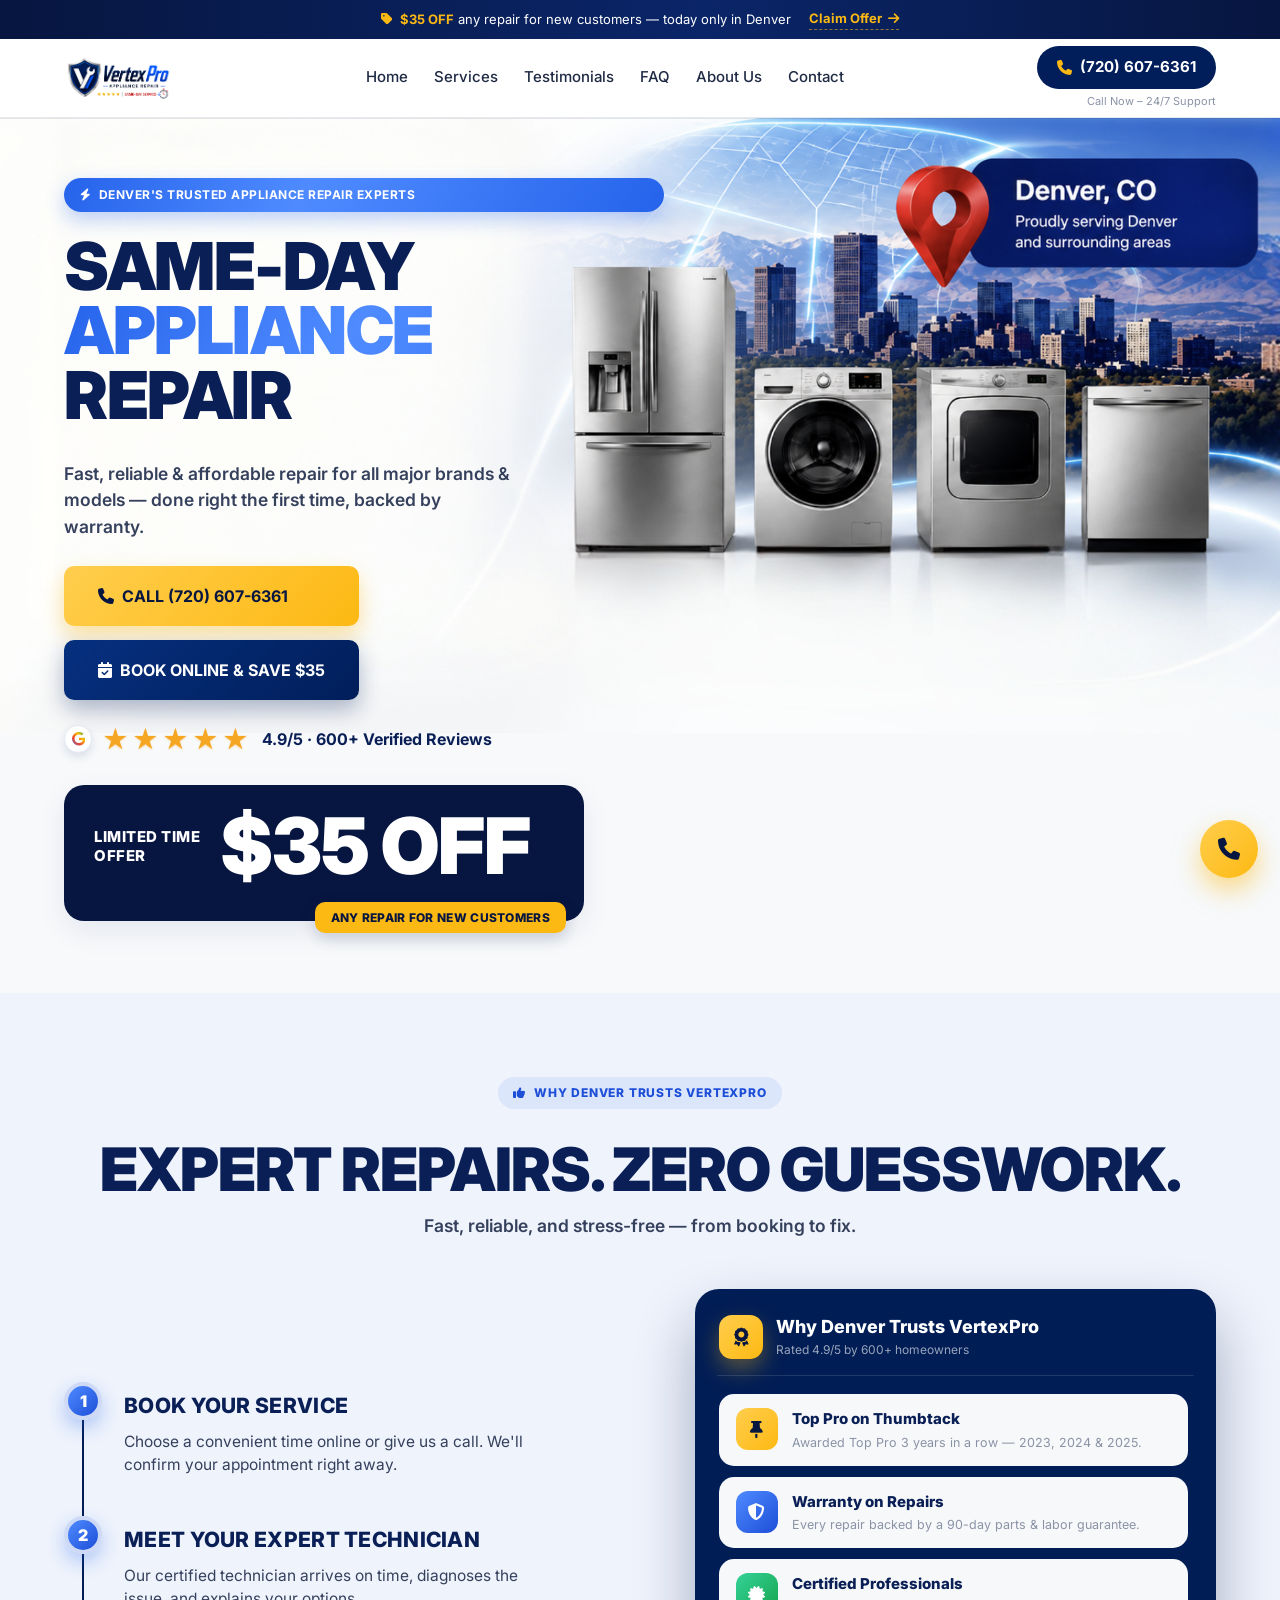
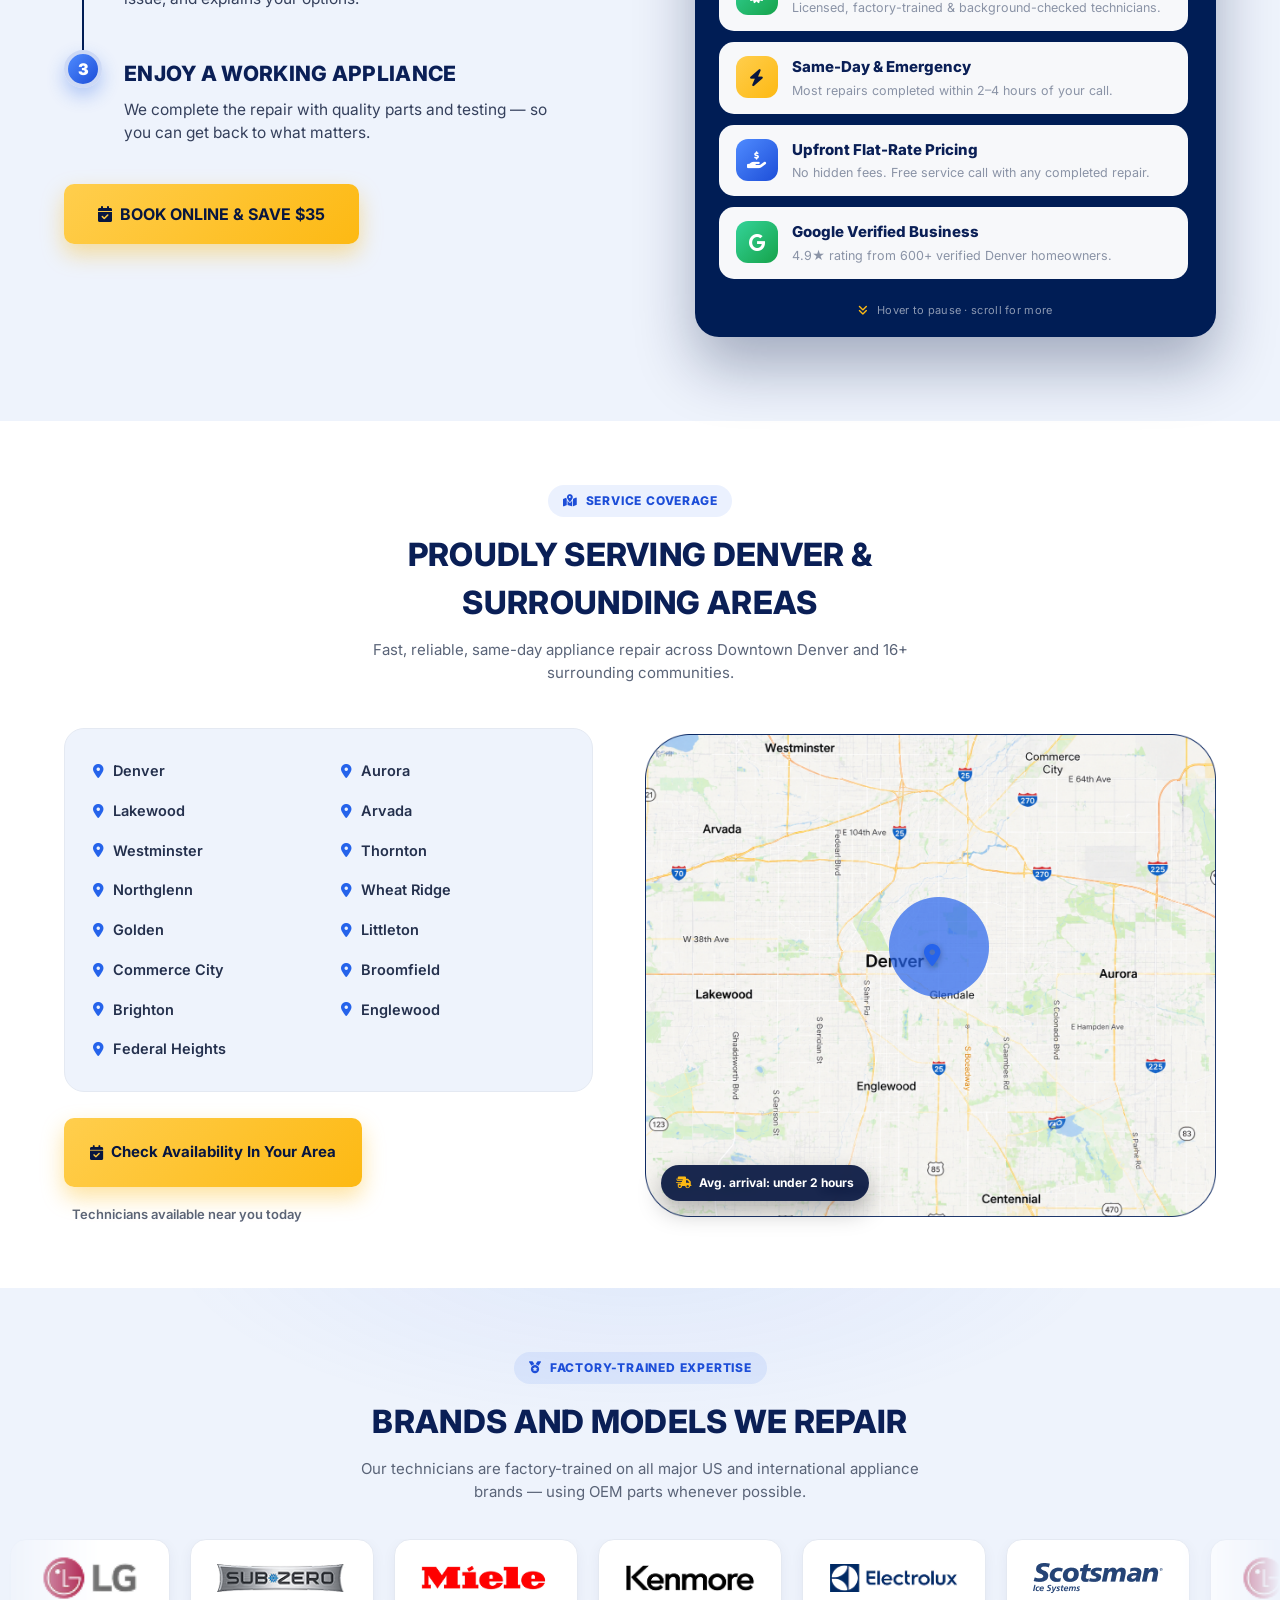
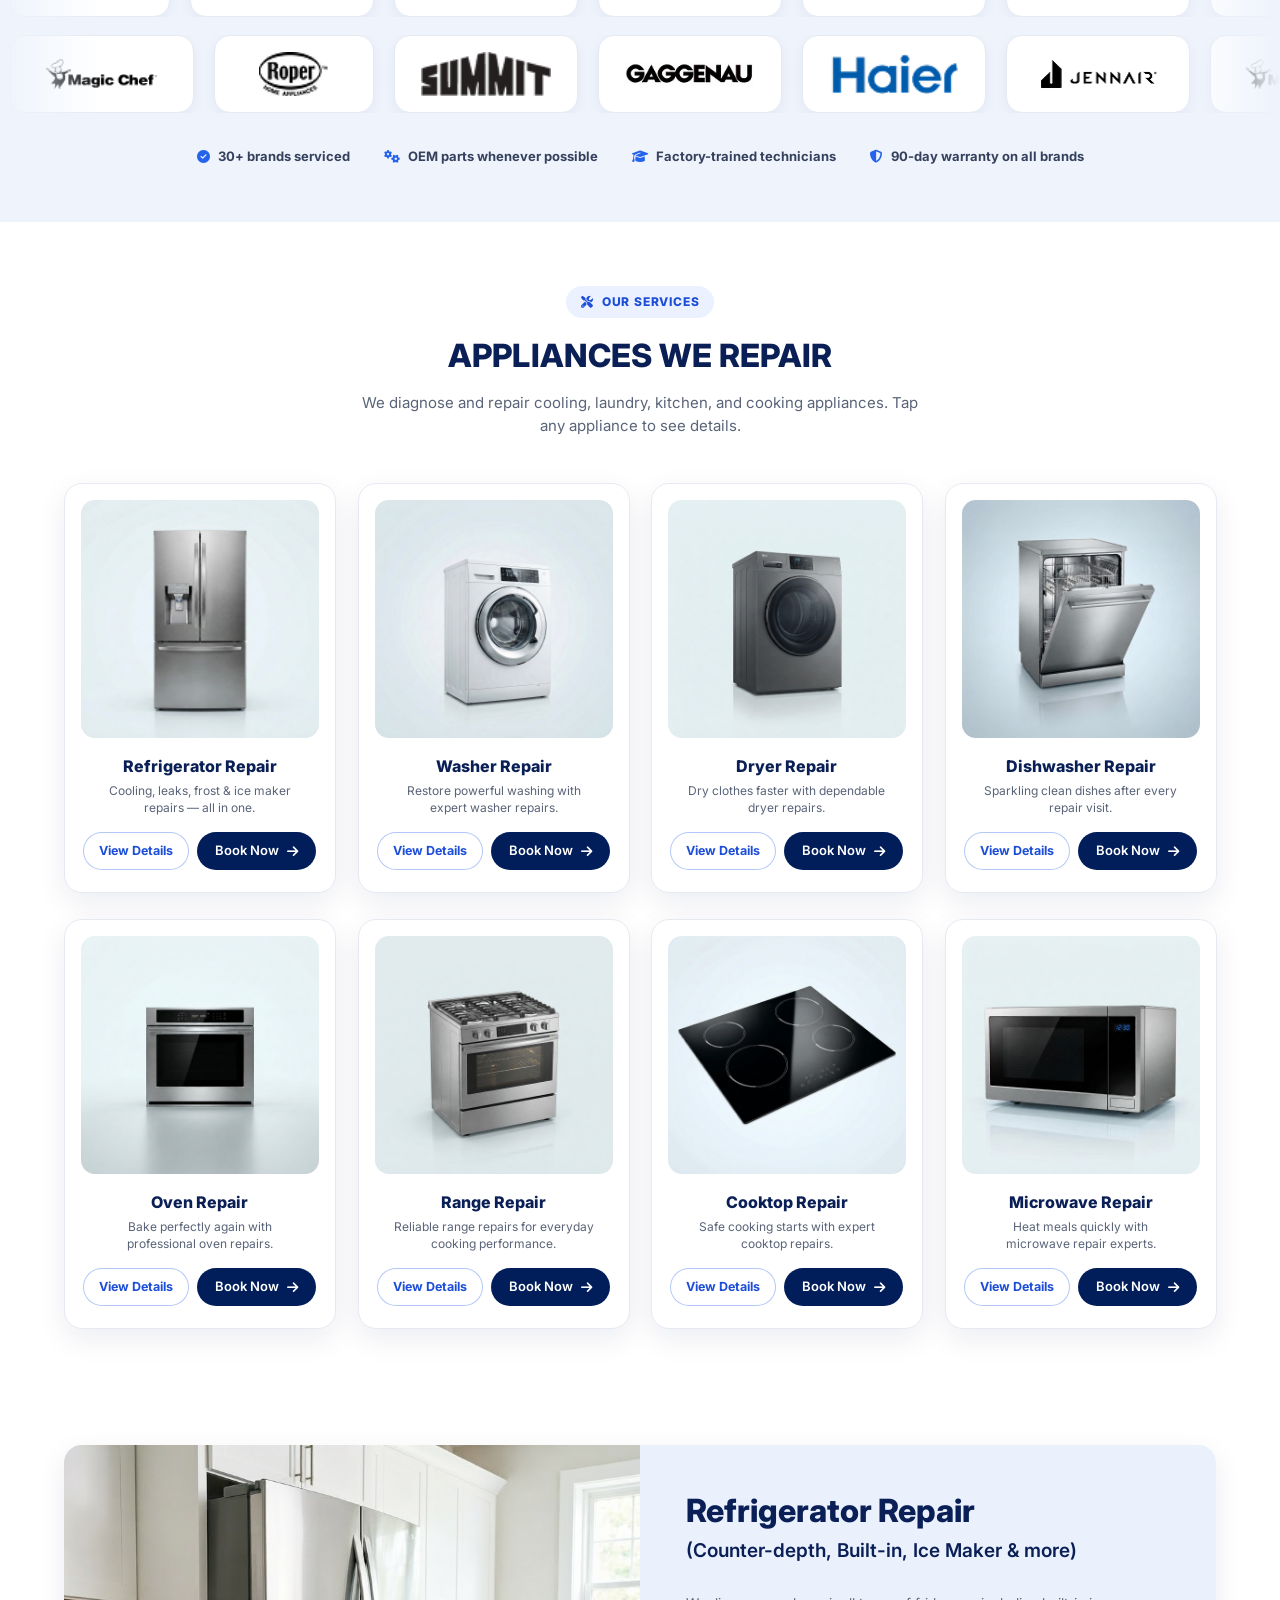
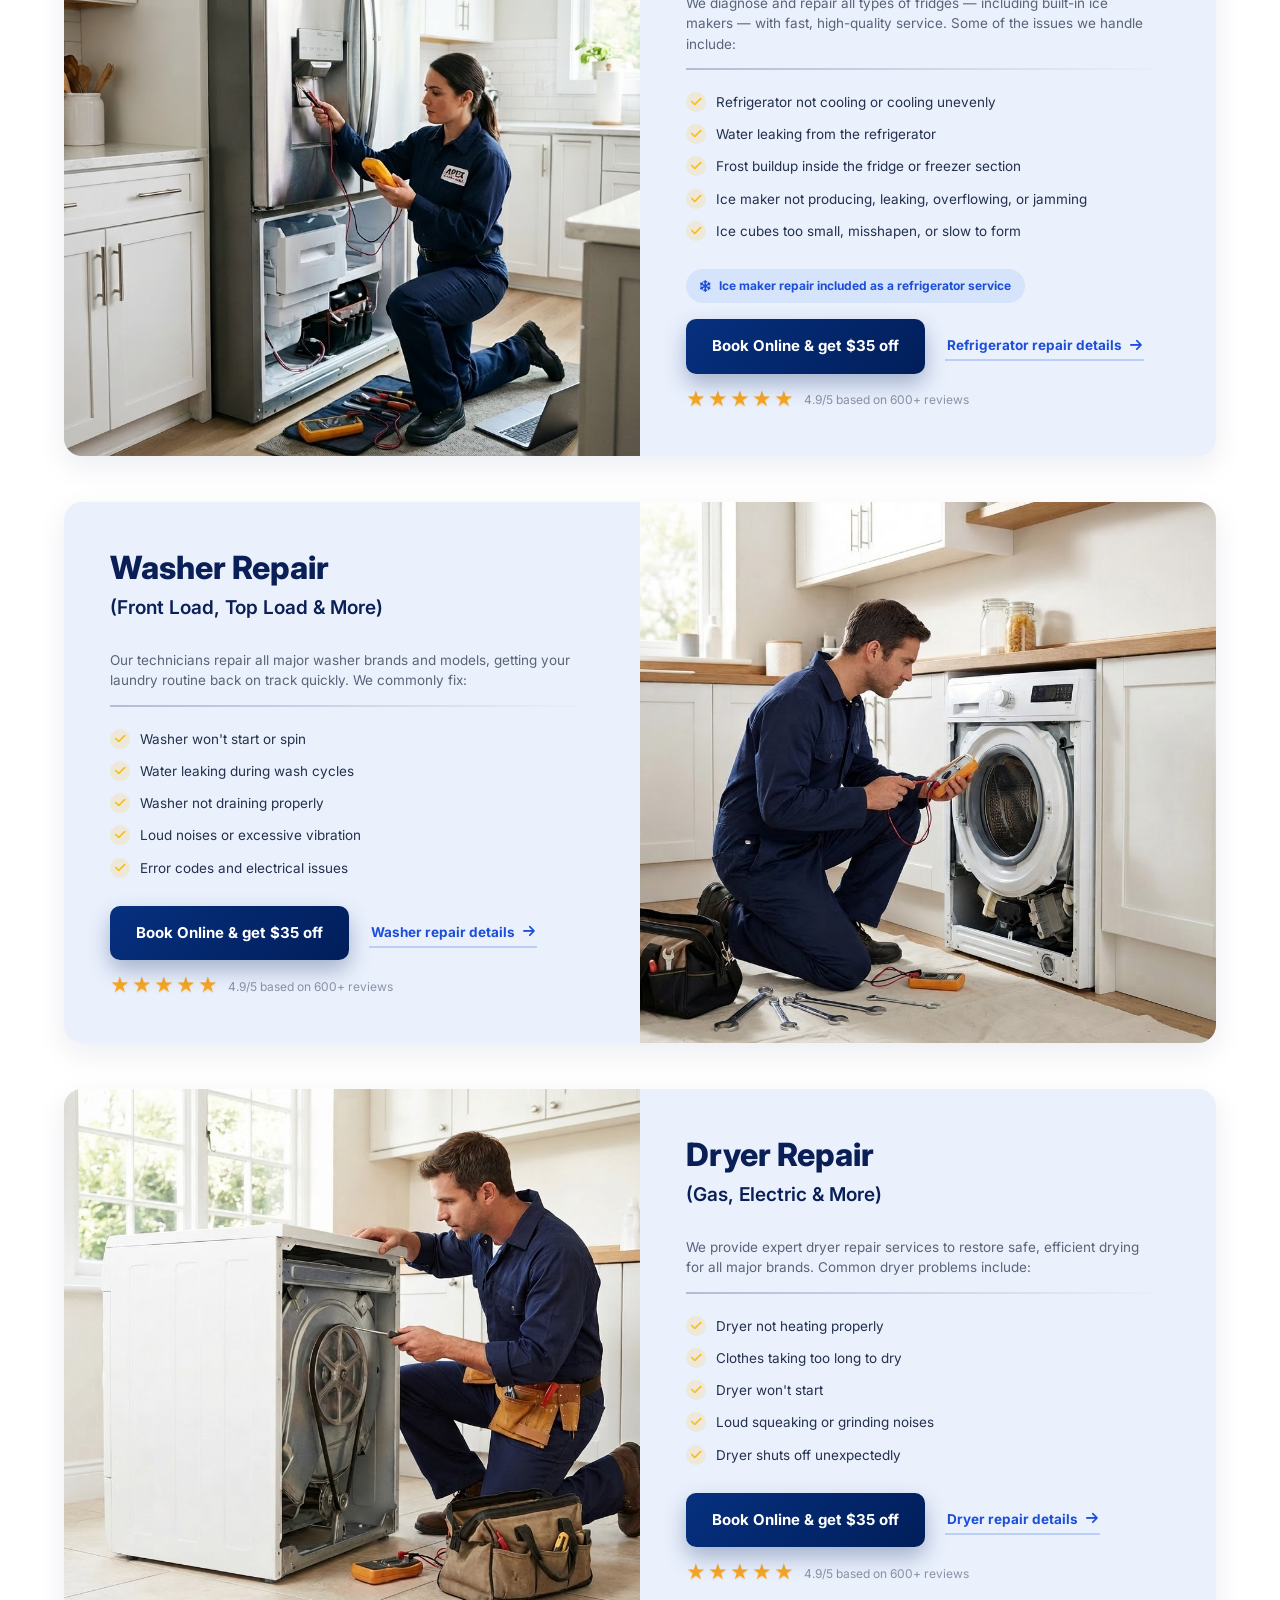
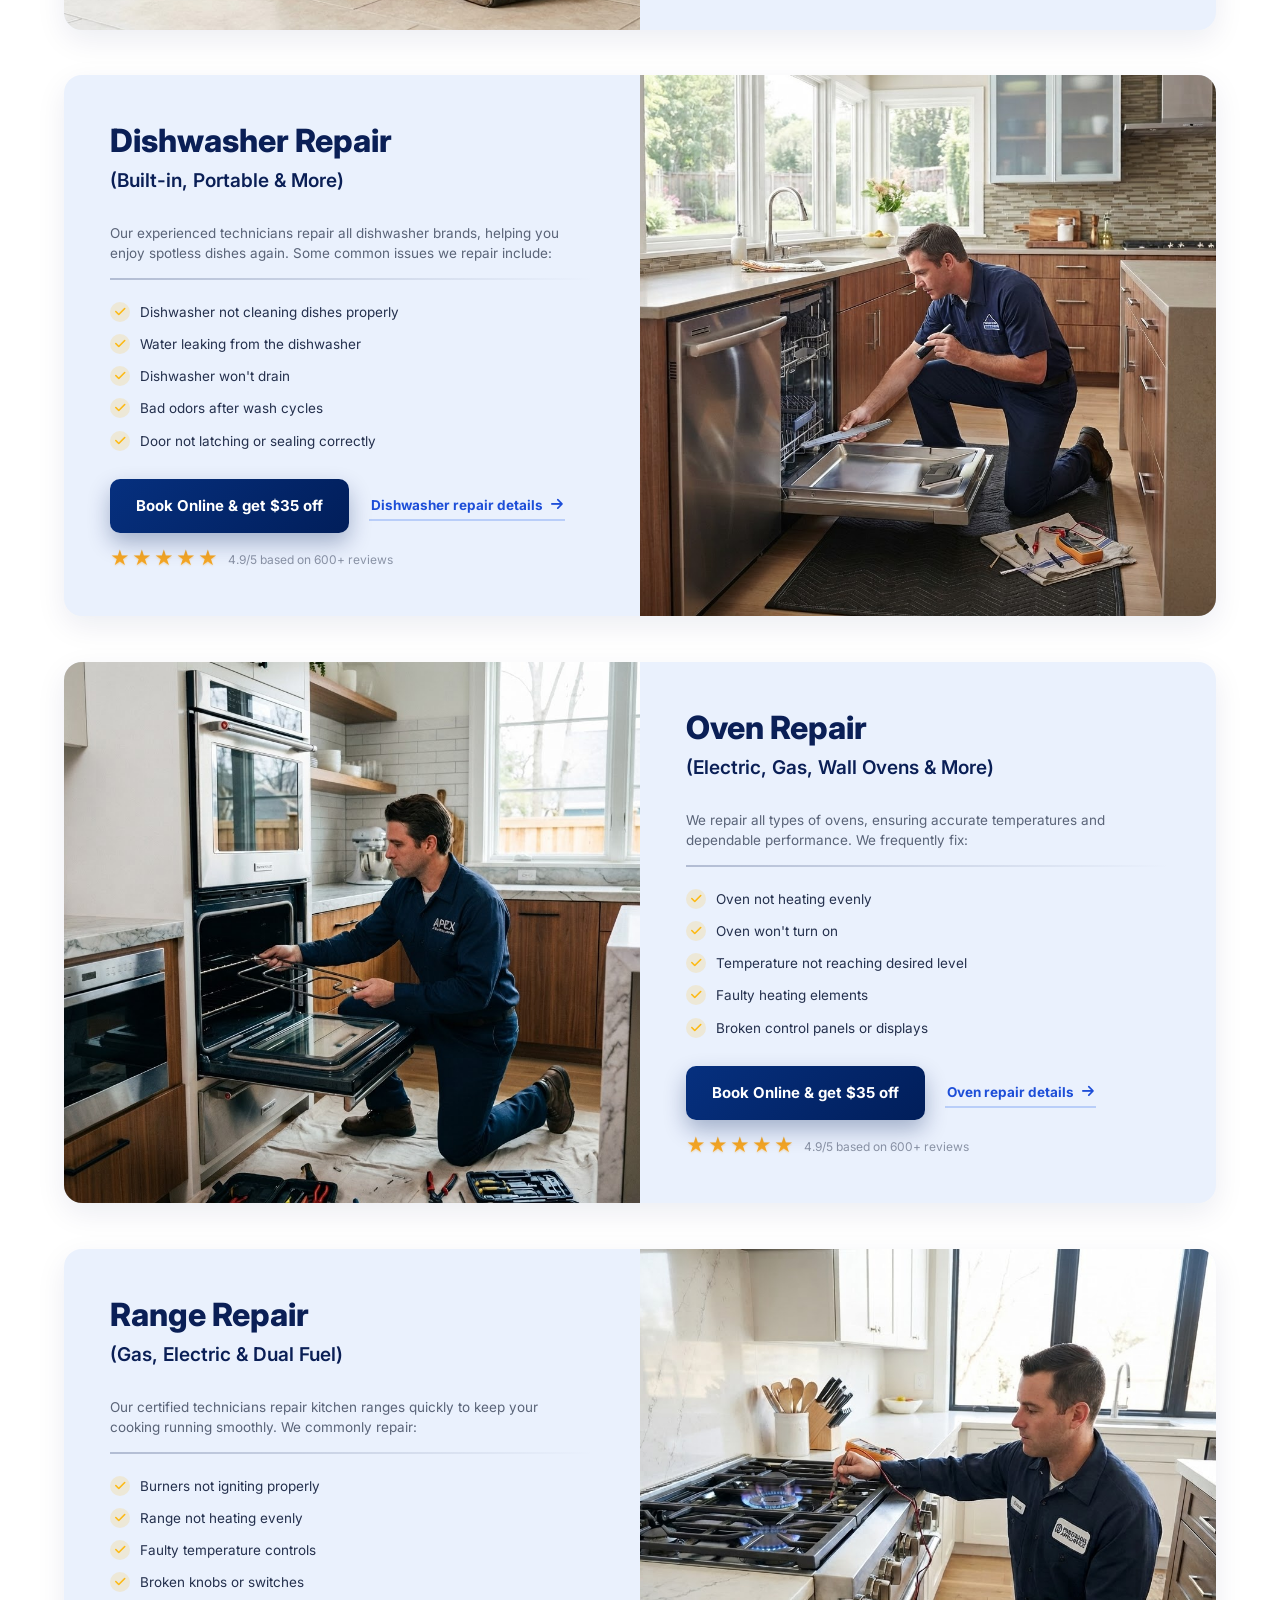
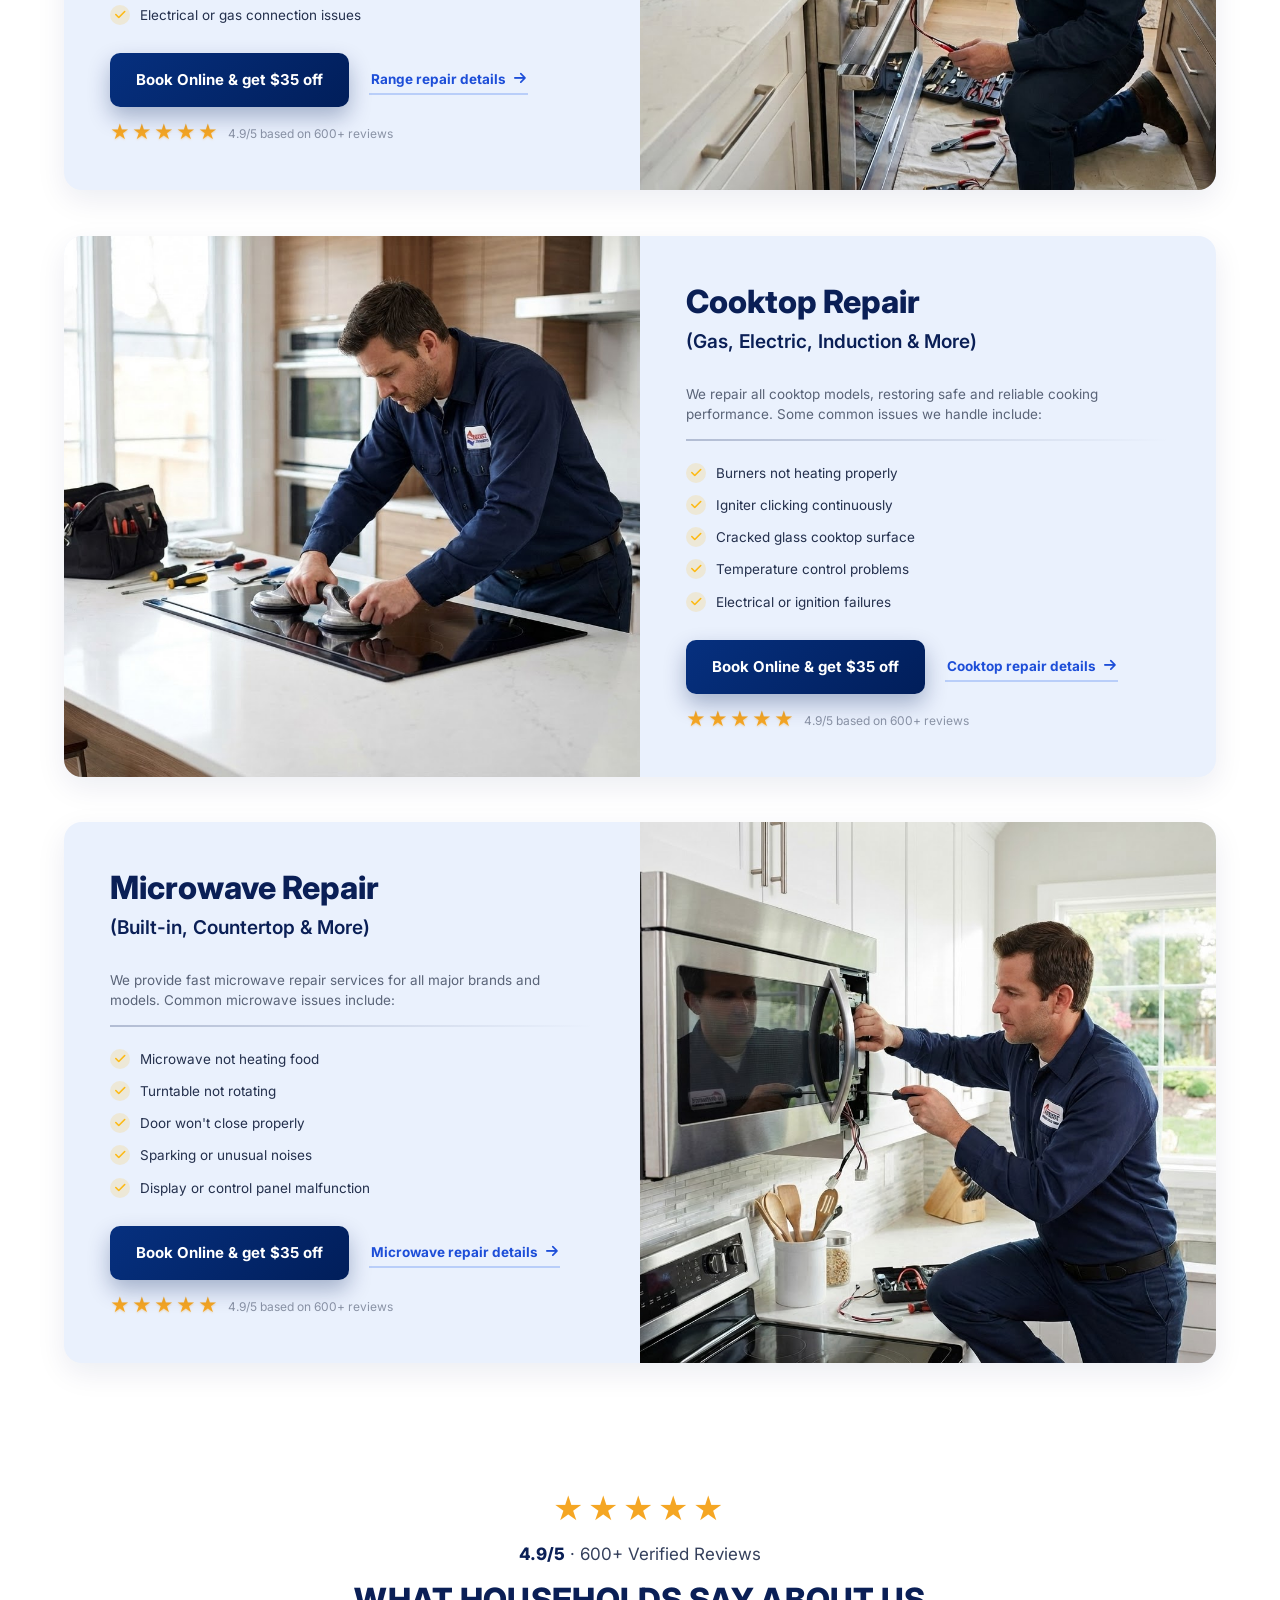
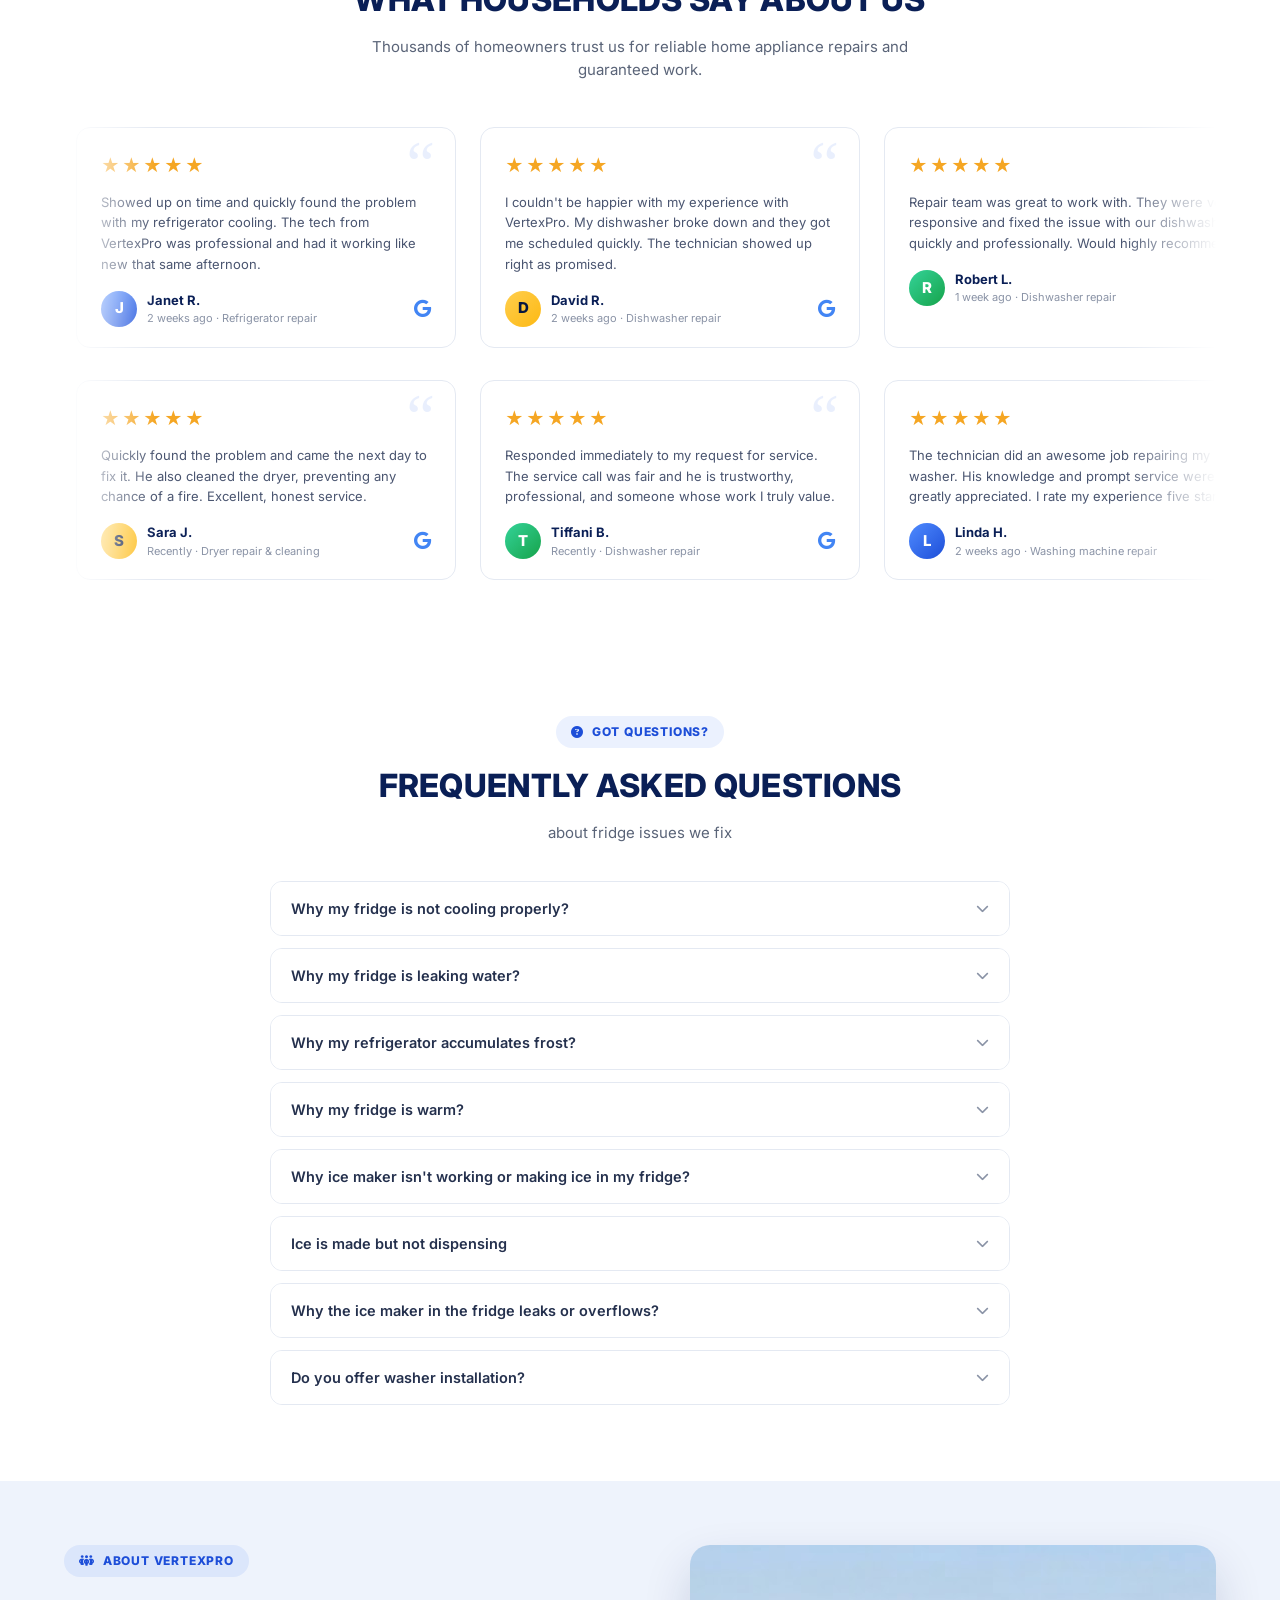
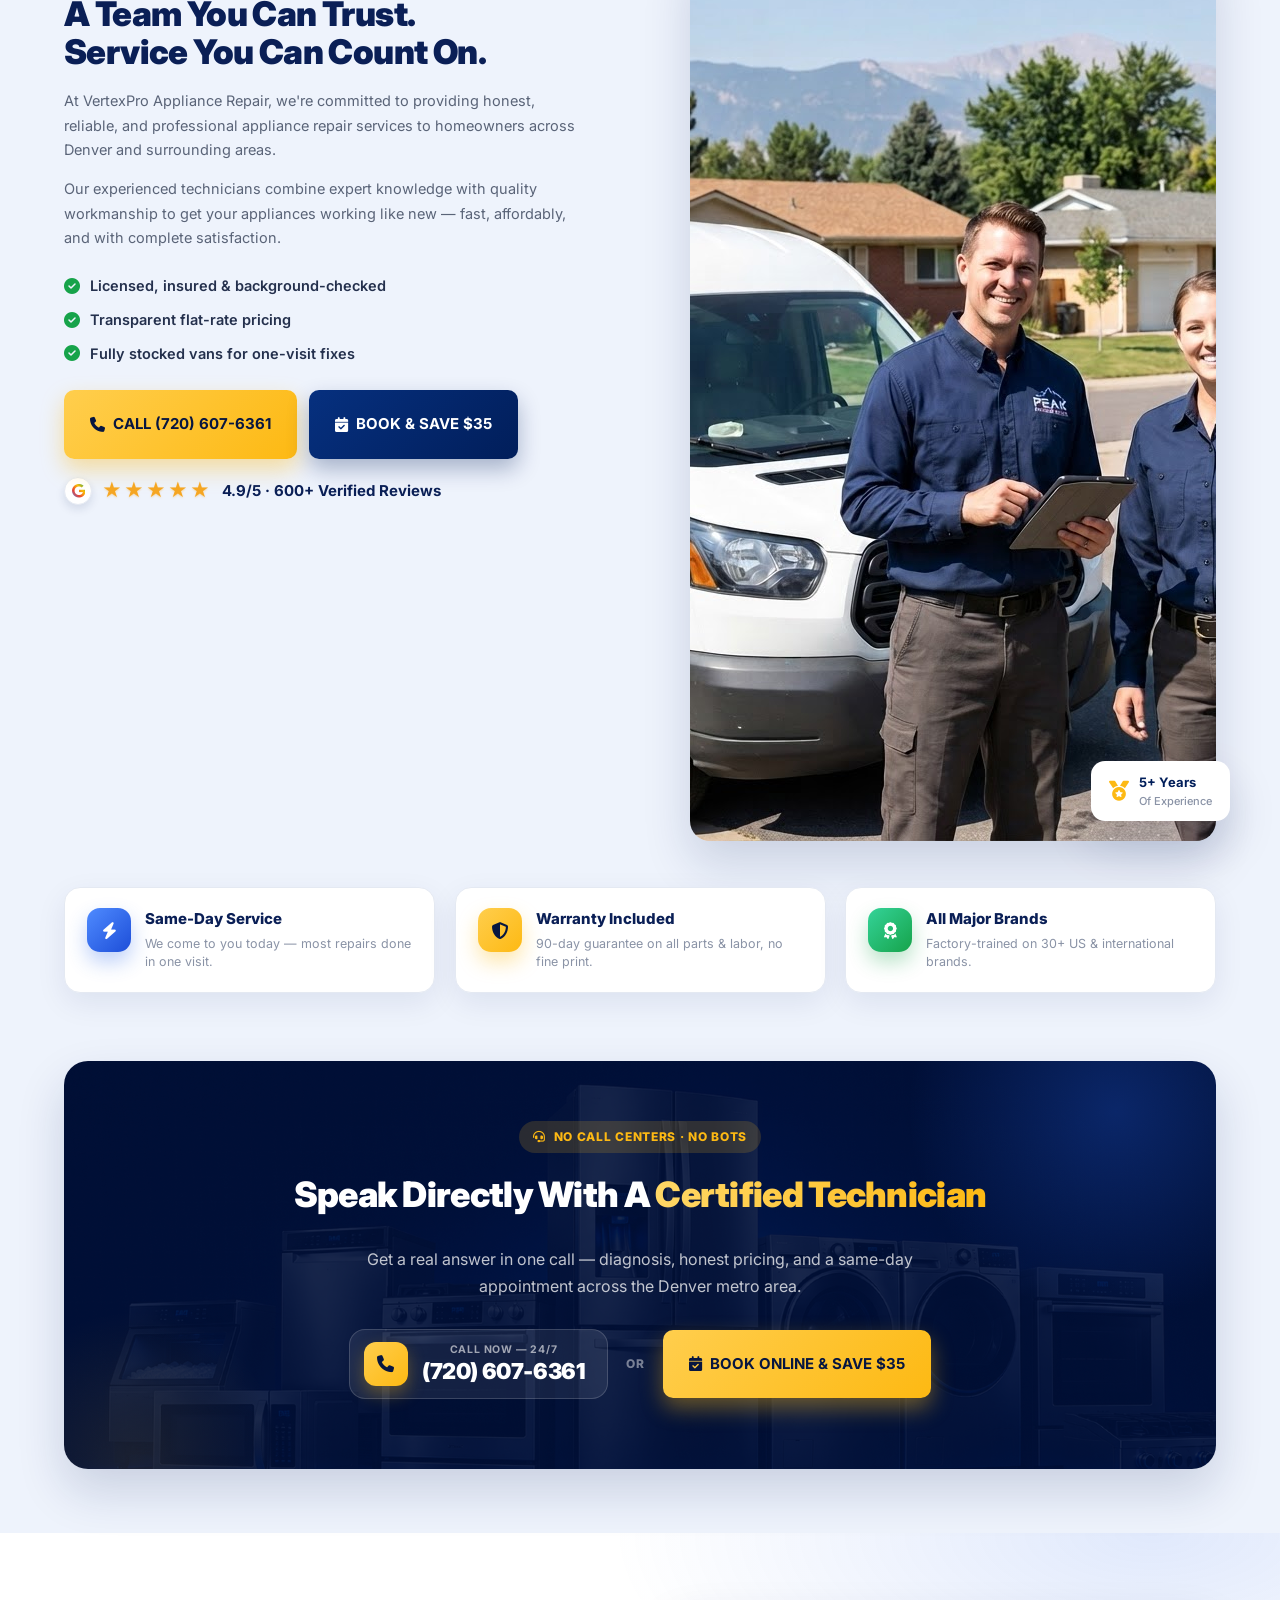
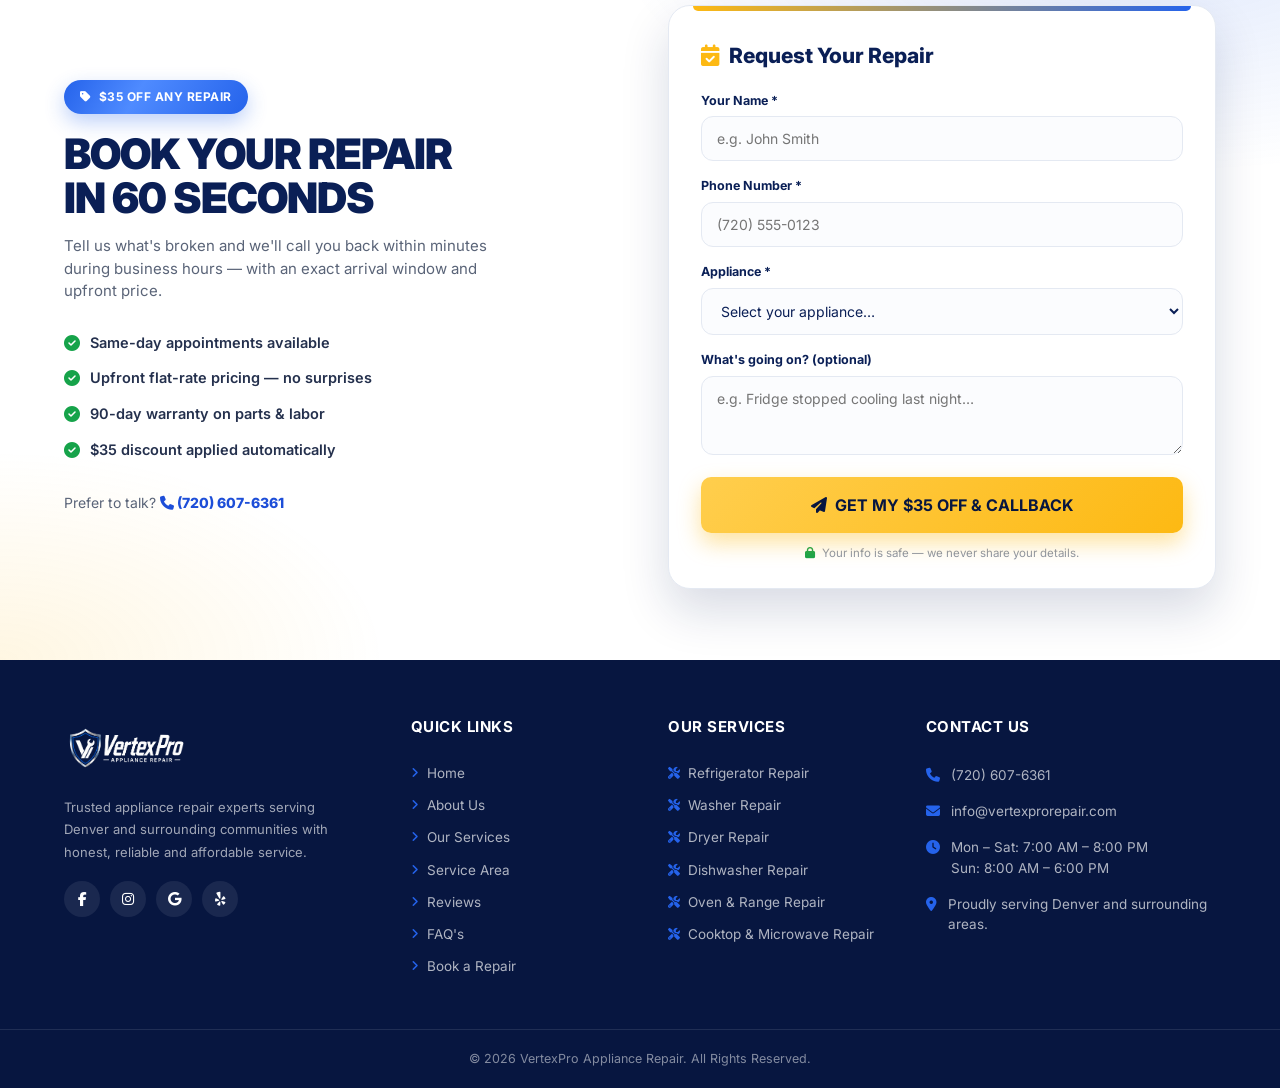
==== index.html @ 07f2de68 "hero section + 2nd section fix + area list change" ====
<!doctype html>
<html lang="en">
  <head>
    <meta charset="UTF-8" />
    <meta name="viewport" content="width=device-width, initial-scale=1.0" />
    <title>
      VertexPro Appliance Repair | Same-Day Appliance Repair in Denver, CO — $35
      OFF
    </title>
    <meta
      name="description"
      content="Denver's trusted same-day appliance repair. Refrigerator, washer, dryer, dishwasher, oven, range, cooktop & microwave. 4.9/5 from 600+ reviews. $35 OFF your first repair — call (720) 607-6361."
    />

    <!-- Open Graph / Facebook Ads -->
    <meta property="og:type" content="website" />
    <meta property="og:site_name" content="VertexPro Appliance Repair" />
    <meta
      property="og:title"
      content="Same-Day Appliance Repair in Denver — $35 OFF Any Repair"
    />
    <meta
      property="og:description"
      content="Top Pro on Thumbtack · 4.9/5 from 600+ verified reviews · Warranty on every repair. Book online in 1 minute or call (720) 607-6361."
    />
    <meta property="og:image" content="images/og-cover.jpg" />
    <meta property="og:image:width" content="1376" />
    <meta property="og:image:height" content="768" />
    <meta property="og:locale" content="en_US" />

    <!-- Twitter -->
    <meta name="twitter:card" content="summary_large_image" />
    <meta
      name="twitter:title"
      content="Same-Day Appliance Repair in Denver — $35 OFF Any Repair"
    />
    <meta
      name="twitter:description"
      content="Top Pro on Thumbtack · 4.9/5 from 600+ verified reviews · Warranty on every repair."
    />
    <meta name="twitter:image" content="images/og-cover.jpg" />

    <meta name="theme-color" content="#071640" />

    <link rel="preconnect" href="https://fonts.googleapis.com" />
    <link rel="preconnect" href="https://fonts.gstatic.com" crossorigin />
    <link
      href="https://fonts.googleapis.com/css2?family=Inter:wght@400;500;600;700;800;900&display=swap"
      rel="stylesheet"
    />
    <link
      rel="stylesheet"
      href="https://cdn.jsdelivr.net/npm/@fortawesome/fontawesome-free@6.4.0/css/all.min.css"
    />
    <link rel="stylesheet" href="./index.css" />
    <link rel="icon" type="image/png" href="images/logo.png" />

    <!-- Local Business structured data -->
    <script type="application/ld+json">
      {
        "@context": "https://schema.org",
        "@type": "HomeAndConstructionBusiness",
        "name": "VertexPro Appliance Repair",
        "image": "images/og-cover.jpg",
        "telephone": "+1-720-607-6361",
        "email": "info@vertexprorepair.com",
        "priceRange": "$$",
        "address": {
          "@type": "PostalAddress",
          "addressLocality": "Denver",
          "addressRegion": "CO",
          "addressCountry": "US"
        },
        "areaServed": "Denver, CO and surrounding areas",
        "aggregateRating": {
          "@type": "AggregateRating",
          "ratingValue": "4.9",
          "reviewCount": "600"
        },
        "openingHours": ["Mo-Sa 07:00-20:00", "Su 08:00-18:00"]
      }
    </script>
  </head>
  <body>
    <!-- ===================== TOP OFFER BAR ===================== -->
    <div class="offer-bar" id="offer-bar">
      <div class="container">
        <span class="offer-text"
          ><i class="fa-solid fa-tag"></i> <strong>$35 OFF</strong> any repair
          for new customers — today only in Denver</span
        >
        <a href="#book" class="offer-link"
          >Claim Offer <i class="fa-solid fa-arrow-right"></i
        ></a>
      </div>
    </div>

    <!-- ===================== NAVBAR ===================== -->
    <header class="navbar" id="navbar">
      <div class="container">
        <a href="#" class="nav-logo" aria-label="VertexPro Appliance Repair">
          <img
            src="images/logo.png"
            alt="VertexPro Appliance Repair logo"
            width="190"
            height="64"
          />
        </a>
        <nav aria-label="Main navigation">
          <ul class="nav-menu" id="nav-menu">
            <li><a href="#">Home</a></li>
            <li><a href="#services">Services</a></li>
            <li><a href="#reviews">Testimonials</a></li>
            <li><a href="#faq">FAQ</a></li>
            <li><a href="#about">About Us</a></li>
            <li><a href="#book">Contact</a></li>
          </ul>
        </nav>
        <div class="nav-cta">
          <a href="tel:+17206076361" class="nav-phone"
            ><i class="fa-solid fa-phone"></i> (720) 607-6361</a
          >
          <div class="nav-support">Call Now – 24/7 Support</div>
        </div>
        <button
          class="nav-burger"
          id="nav-burger"
          aria-label="Open menu"
          aria-expanded="false"
        >
          <i class="fa-solid fa-bars"></i>
        </button>
      </div>
    </header>

    <!-- ===================== HERO (2 balanced columns) ===================== -->
    <section class="hero" id="hero-section">
      <div class="container hero-grid">
        <!-- Left: message + CTAs -->
        <div class="hero-left">
          <span class="hero-pill"
            ><i class="fa-solid fa-bolt"></i> Denver's Trusted Appliance Repair
            Experts</span
          >
          <h1 class="hero-title">
            Same-Day<br /><span class="accent">Appliance</span> Repair
          </h1>
          <p class="hero-sub">
            Fast, reliable &amp; affordable repair for all major brands &amp;
            models — done right the first time, backed by warranty.
          </p>

          <div class="hero-actions">
            <a href="tel:+17206076361" class="btn btn-gold btn-lg"
              ><i class="fa-solid fa-phone"></i> CALL (720) 607-6361</a
            >
            <a href="#book" class="btn btn-navy btn-lg"
              ><i class="fa-solid fa-calendar-check"></i> BOOK ONLINE &amp; SAVE
              $35</a
            >
          </div>

          <div class="hero-reviews">
            <span class="g-badge" aria-hidden="true"
              ><i class="fa-brands fa-google"></i
            ></span>
            <span class="stars-inline stars-lg" aria-label="5 star rating"
              >★★★★★</span
            >
            <span>4.9/5 · 600+ Verified Reviews</span>
          </div>

          <div
            class="hero-coupon"
            role="img"
            aria-label="Limited time offer: $35 off any repair for new customers"
          >
            <span class="coupon-tag">Limited Time<br />Offer</span>
            <span class="coupon-amount">$35 OFF</span>
            <span class="coupon-badge">Any Repair for New Customers</span>
          </div>
        </div>
      </div>
    </section>

    <!-- ===================== WHY / HOW IT WORKS ===================== -->
    <section class="why" id="why">
      <div class="container">
        <div class="why-head reveal">
          <span class="section-eyebrow"
            ><i class="fa-solid fa-thumbs-up"></i> Why Denver Trusts
            VertexPro</span
          >
          <h2 class="why-title">Expert Repairs. Zero Guesswork.</h2>
          <p class="why-sub">
            Fast, reliable, and stress-free — from booking to fix.
          </p>
        </div>

        <div class="why-grid">
          <!-- Left: 3-step process + CTA -->
          <div class="why-left reveal from-left">
            <ol class="steps">
              <li class="step">
                <span class="step-num">1</span>
                <div class="step-body">
                  <h3>Book Your Service</h3>
                  <p>
                    Choose a convenient time online or give us a call. We'll
                    confirm your appointment right away.
                  </p>
                </div>
              </li>
              <li class="step">
                <span class="step-num">2</span>
                <div class="step-body">
                  <h3>Meet Your Expert Technician</h3>
                  <p>
                    Our certified technician arrives on time, diagnoses the
                    issue, and explains your options.
                  </p>
                </div>
              </li>
              <li class="step">
                <span class="step-num">3</span>
                <div class="step-body">
                  <h3>Enjoy a Working Appliance</h3>
                  <p>
                    We complete the repair with quality parts and testing — so
                    you can get back to what matters.
                  </p>
                </div>
              </li>
            </ol>
            <a href="#book" class="btn btn-gold btn-lg"
              ><i class="fa-solid fa-calendar-check"></i> BOOK ONLINE &amp; SAVE
              $35</a
            >
          </div>

          <!-- Right: wide scrollable trust panel -->
          <aside class="hero-card" aria-label="Why Denver trusts VertexPro">
            <div class="hero-card-head">
              <span class="hc-award"><i class="fa-solid fa-award"></i></span>
              <div class="hc-head-text">
                <h4>Why Denver Trusts VertexPro</h4>
                <span class="hc-head-sub">Rated 4.9/5 by 600+ homeowners</span>
              </div>
            </div>

            <div
              class="hero-card-scroll"
              id="trust-scroll"
              tabindex="0"
              aria-label="Trust points — scrolls automatically, hover to pause"
            >
              <div class="trust-track" id="trust-track">
                <div class="trust-row">
                  <span class="trust-icon ti-gold"
                    ><i class="fa-solid fa-thumbtack"></i
                  ></span>
                  <div>
                    <h5>Top Pro on Thumbtack</h5>
                    <p>
                      Awarded Top Pro 3 years in a row — 2023, 2024 &amp; 2025.
                    </p>
                  </div>
                </div>
                <div class="trust-row">
                  <span class="trust-icon ti-blue"
                    ><i class="fa-solid fa-shield-halved"></i
                  ></span>
                  <div>
                    <h5>Warranty on Repairs</h5>
                    <p>
                      Every repair backed by a 90-day parts &amp; labor
                      guarantee.
                    </p>
                  </div>
                </div>
                <div class="trust-row">
                  <span class="trust-icon ti-green"
                    ><i class="fa-solid fa-certificate"></i
                  ></span>
                  <div>
                    <h5>Certified Professionals</h5>
                    <p>
                      Licensed, factory-trained &amp; background-checked
                      technicians.
                    </p>
                  </div>
                </div>
                <div class="trust-row">
                  <span class="trust-icon ti-gold"
                    ><i class="fa-solid fa-bolt"></i
                  ></span>
                  <div>
                    <h5>Same-Day &amp; Emergency</h5>
                    <p>Most repairs completed within 2–4 hours of your call.</p>
                  </div>
                </div>
                <div class="trust-row">
                  <span class="trust-icon ti-blue"
                    ><i class="fa-solid fa-hand-holding-dollar"></i
                  ></span>
                  <div>
                    <h5>Upfront Flat-Rate Pricing</h5>
                    <p>
                      No hidden fees. Free service call with any completed
                      repair.
                    </p>
                  </div>
                </div>
                <div class="trust-row">
                  <span class="trust-icon ti-green"
                    ><i class="fa-brands fa-google"></i
                  ></span>
                  <div>
                    <h5>Google Verified Business</h5>
                    <p>4.9★ rating from 600+ verified Denver homeowners.</p>
                  </div>
                </div>
                <div class="trust-row">
                  <span class="trust-icon ti-gold"
                    ><i class="fa-solid fa-screwdriver-wrench"></i
                  ></span>
                  <div>
                    <h5>All Major Brands</h5>
                    <p>
                      LG, Samsung, Whirlpool, GE, Bosch, Sub-Zero &amp; 30+
                      more.
                    </p>
                  </div>
                </div>
                <div class="trust-row">
                  <span class="trust-icon ti-blue"
                    ><i class="fa-solid fa-house-circle-check"></i
                  ></span>
                  <div>
                    <h5>Respect for Your Home</h5>
                    <p>
                      Clean workspace, shoe covers &amp; friendly, on-time pros.
                    </p>
                  </div>
                </div>
              </div>
            </div>

            <div class="hero-card-foot">
              <i class="fa-solid fa-angles-down"></i> Hover to pause · scroll for
              more
            </div>
          </aside>
        </div>
      </div>
    </section>

    <!-- ===================== SERVICE AREA (merged — list + map design) ===================== -->
    <section class="area" id="area">
      <div class="container">
        <div class="area-head reveal">
          <span class="section-eyebrow"
            ><i class="fa-solid fa-map-location-dot"></i> Service Coverage</span
          >
          <h2 class="section-title">
            Proudly Serving Denver &amp; Surrounding Areas
          </h2>
          <p class="section-sub">
            Fast, reliable, same-day appliance repair across Downtown Denver and
            16+ surrounding communities.
          </p>
        </div>
        <div class="area-inner">
          <div class="area-left reveal from-left">
            <div class="area-lists">
              <div><i class="fa-solid fa-location-dot"></i> Denver</div>
              <div><i class="fa-solid fa-location-dot"></i> Aurora</div>
              <div><i class="fa-solid fa-location-dot"></i> Lakewood</div>
              <div><i class="fa-solid fa-location-dot"></i> Arvada</div>
              <div><i class="fa-solid fa-location-dot"></i> Westminster</div>
              <div><i class="fa-solid fa-location-dot"></i> Thornton</div>
              <div><i class="fa-solid fa-location-dot"></i> Northglenn</div>
              <div><i class="fa-solid fa-location-dot"></i> Wheat Ridge</div>
              <div><i class="fa-solid fa-location-dot"></i> Golden</div>
              <div><i class="fa-solid fa-location-dot"></i> Littleton</div>
              <div><i class="fa-solid fa-location-dot"></i> Commerce City</div>
              <div><i class="fa-solid fa-location-dot"></i> Broomfield</div>
              <div><i class="fa-solid fa-location-dot"></i> Brighton</div>
              <div><i class="fa-solid fa-location-dot"></i> Englewood</div>
              <div><i class="fa-solid fa-location-dot"></i> Federal Heights</div>
            </div>
            <div class="area-cta-row">
              <a href="#book" class="btn btn-gold"
                ><i class="fa-solid fa-calendar-check"></i> Check Availability
                In Your Area</a
              >
              <span class="area-note"
                ><span class="live-dot"></span> Technicians available near you
                today</span
              >
            </div>
          </div>
          <div class="area-map reveal from-right zoom">
            <img
              src="images/location.png"
              alt="Denver service area map"
              loading="lazy"
            />
            <span class="map-pin"
              ><i class="fa-solid fa-location-dot"></i
            ></span>
            <span class="map-tag"
              ><i class="fa-solid fa-truck-fast"></i> Avg. arrival: under 2
              hours</span
            >
          </div>
        </div>
      </div>
    </section>

    <!-- ===================== BRANDS ===================== -->
    <section class="brands">
      <div class="container">
        <span class="section-eyebrow reveal"
          ><i class="fa-solid fa-medal"></i> Factory-Trained Expertise</span
        >
        <h2 class="section-title reveal">Brands and Models We Repair</h2>
        <p class="section-sub reveal d1">
          Our technicians are factory-trained on all major US and international
          appliance brands — using OEM parts whenever possible.
        </p>
      </div>

      <div class="brands-wrap reveal d2">
        <div class="brands-track">
          <span class="brand-chip"
            ><img
              class="brand-logo"
              src="images/logos/LG.png"
              alt="LG logo"
              loading="lazy"
          /></span>
          <span class="brand-chip"
            ><img
              class="brand-logo"
              src="images/logos/Sub%20Zero.png"
              alt="Sub-Zero logo"
              loading="lazy"
          /></span>
          <span class="brand-chip"
            ><img
              class="brand-logo"
              src="images/logos/Miele.png"
              alt="Miele logo"
              loading="lazy"
          /></span>
          <span class="brand-chip"
            ><img
              class="brand-logo"
              src="images/logos/Kenmore.png"
              alt="Kenmore logo"
              loading="lazy"
          /></span>
          <span class="brand-chip"
            ><img
              class="brand-logo"
              src="images/logos/Electrolux.png"
              alt="Electrolux logo"
              loading="lazy"
          /></span>
          <span class="brand-chip"
            ><img
              class="brand-logo"
              src="images/logos/Scotsman%20Ice%20Systems.png"
              alt="Scotsman Ice Systems logo"
              loading="lazy"
          /></span>
          <!-- duplicate for seamless marquee -->
          <span class="brand-chip"
            ><img
              class="brand-logo"
              src="images/logos/LG.png"
              alt="LG logo"
              loading="lazy"
          /></span>
          <span class="brand-chip"
            ><img
              class="brand-logo"
              src="images/logos/Sub%20Zero.png"
              alt="Sub-Zero logo"
              loading="lazy"
          /></span>
          <span class="brand-chip"
            ><img
              class="brand-logo"
              src="images/logos/Miele.png"
              alt="Miele logo"
              loading="lazy"
          /></span>
          <span class="brand-chip"
            ><img
              class="brand-logo"
              src="images/logos/Kenmore.png"
              alt="Kenmore logo"
              loading="lazy"
          /></span>
          <span class="brand-chip"
            ><img
              class="brand-logo"
              src="images/logos/Electrolux.png"
              alt="Electrolux logo"
              loading="lazy"
          /></span>
          <span class="brand-chip"
            ><img
              class="brand-logo"
              src="images/logos/Scotsman%20Ice%20Systems.png"
              alt="Scotsman Ice Systems logo"
              loading="lazy"
          /></span>
        </div>
      </div>

      <div class="brands-wrap brands-wrap-reverse reveal d3">
        <div class="brands-track brands-track-reverse">
          <span class="brand-chip"
            ><img
              class="brand-logo"
              src="images/logos/Magic%20Chef.png"
              alt="Magic Chef logo"
              loading="lazy"
          /></span>
          <span class="brand-chip"
            ><img
              class="brand-logo"
              src="images/logos/Roper.png"
              alt="Roper logo"
              loading="lazy"
          /></span>
          <span class="brand-chip"
            ><img
              class="brand-logo"
              src="images/logos/Summit.png"
              alt="Summit logo"
              loading="lazy"
          /></span>
          <span class="brand-chip"
            ><img
              class="brand-logo"
              src="images/logos/Gaggenau.png"
              alt="Gaggenau logo"
              loading="lazy"
          /></span>
          <span class="brand-chip"
            ><img
              class="brand-logo"
              src="images/logos/Haier.png"
              alt="Haier logo"
              loading="lazy"
          /></span>
          <span class="brand-chip"
            ><img
              class="brand-logo"
              src="images/logos/Jennair.png"
              alt="Jenn-Air logo"
              loading="lazy"
          /></span>
          <!-- duplicate for seamless marquee -->
          <span class="brand-chip"
            ><img
              class="brand-logo"
              src="images/logos/Magic%20Chef.png"
              alt="Magic Chef logo"
              loading="lazy"
          /></span>
          <span class="brand-chip"
            ><img
              class="brand-logo"
              src="images/logos/Roper.png"
              alt="Roper logo"
              loading="lazy"
          /></span>
          <span class="brand-chip"
            ><img
              class="brand-logo"
              src="images/logos/Summit.png"
              alt="Summit logo"
              loading="lazy"
          /></span>
          <span class="brand-chip"
            ><img
              class="brand-logo"
              src="images/logos/Gaggenau.png"
              alt="Gaggenau logo"
              loading="lazy"
          /></span>
          <span class="brand-chip"
            ><img
              class="brand-logo"
              src="images/logos/Haier.png"
              alt="Haier logo"
              loading="lazy"
          /></span>
          <span class="brand-chip"
            ><img
              class="brand-logo"
              src="images/logos/Jennair.png"
              alt="Jenn-Air logo"
              loading="lazy"
          /></span>
        </div>
      </div>

      <div class="container">
        <div class="brands-strip reveal d3">
          <span
            ><i class="fa-solid fa-circle-check"></i> 30+ brands serviced</span
          >
          <span
            ><i class="fa-solid fa-gears"></i> OEM parts whenever possible</span
          >
          <span
            ><i class="fa-solid fa-graduation-cap"></i> Factory-trained
            technicians</span
          >
          <span
            ><i class="fa-solid fa-shield-halved"></i> 90-day warranty on all
            brands</span
          >
        </div>
      </div>
    </section>

    <!-- ===================== APPLIANCES WE REPAIR (real product photos) ===================== -->
    <section class="appliances" id="services">
      <div class="container">
        <span class="section-eyebrow reveal"
          ><i class="fa-solid fa-screwdriver-wrench"></i> Our Services</span
        >
        <h2 class="section-title reveal">Appliances We Repair</h2>
        <p class="section-sub reveal d1">
          We diagnose and repair cooling, laundry, kitchen, and cooking
          appliances. Tap any appliance to see details.
        </p>
        <div class="appliance-grid">
          <article class="appliance-card reveal zoom">
            <a
              href="service.html?s=refrigerator"
              class="thumb-link"
              aria-label="Refrigerator repair details"
            >
              <div class="thumb">
                <img
                  src="images/appliance-refrigerator.jpg"
                  alt="Stainless steel refrigerator"
                  loading="lazy"
                  width="512"
                  height="512"
                />
              </div>
            </a>
            <h4>Refrigerator Repair</h4>
            <p>Cooling, leaks, frost &amp; ice maker repairs — all in one.</p>
            <div class="card-ctas">
              <a href="service.html?s=refrigerator" class="btn btn-pill-outline"
                >View Details</a
              >
              <a href="#book" class="btn btn-pill-navy"
                >Book Now <i class="fa-solid fa-arrow-right"></i
              ></a>
            </div>
          </article>
          <article class="appliance-card reveal zoom d1">
            <a
              href="service.html?s=washer"
              class="thumb-link"
              aria-label="Washer repair details"
            >
              <div class="thumb">
                <img
                  src="images/appliance-washer.jpg"
                  alt="Front-load washing machine"
                  loading="lazy"
                  width="512"
                  height="512"
                />
              </div>
            </a>
            <h4>Washer Repair</h4>
            <p>Restore powerful washing with expert washer repairs.</p>
            <div class="card-ctas">
              <a href="service.html?s=washer" class="btn btn-pill-outline"
                >View Details</a
              >
              <a href="#book" class="btn btn-pill-navy"
                >Book Now <i class="fa-solid fa-arrow-right"></i
              ></a>
            </div>
          </article>
          <article class="appliance-card reveal zoom d2">
            <a
              href="service.html?s=dryer"
              class="thumb-link"
              aria-label="Dryer repair details"
            >
              <div class="thumb">
                <img
                  src="images/appliance-dryer.jpg"
                  alt="Front-load clothes dryer"
                  loading="lazy"
                  width="512"
                  height="512"
                />
              </div>
            </a>
            <h4>Dryer Repair</h4>
            <p>Dry clothes faster with dependable dryer repairs.</p>
            <div class="card-ctas">
              <a href="service.html?s=dryer" class="btn btn-pill-outline"
                >View Details</a
              >
              <a href="#book" class="btn btn-pill-navy"
                >Book Now <i class="fa-solid fa-arrow-right"></i
              ></a>
            </div>
          </article>
          <article class="appliance-card reveal zoom d3">
            <a
              href="service.html?s=dishwasher"
              class="thumb-link"
              aria-label="Dishwasher repair details"
            >
              <div class="thumb">
                <img
                  src="images/appliance-dishwasher.jpg"
                  alt="Built-in stainless dishwasher"
                  loading="lazy"
                  width="512"
                  height="512"
                />
              </div>
            </a>
            <h4>Dishwasher Repair</h4>
            <p>Sparkling clean dishes after every repair visit.</p>
            <div class="card-ctas">
              <a href="service.html?s=dishwasher" class="btn btn-pill-outline"
                >View Details</a
              >
              <a href="#book" class="btn btn-pill-navy"
                >Book Now <i class="fa-solid fa-arrow-right"></i
              ></a>
            </div>
          </article>
          <article class="appliance-card reveal zoom">
            <a
              href="service.html?s=oven"
              class="thumb-link"
              aria-label="Oven repair details"
            >
              <div class="thumb">
                <img
                  src="images/appliance-oven.jpg"
                  alt="Built-in wall oven"
                  loading="lazy"
                  width="512"
                  height="512"
                />
              </div>
            </a>
            <h4>Oven Repair</h4>
            <p>Bake perfectly again with professional oven repairs.</p>
            <div class="card-ctas">
              <a href="service.html?s=oven" class="btn btn-pill-outline"
                >View Details</a
              >
              <a href="#book" class="btn btn-pill-navy"
                >Book Now <i class="fa-solid fa-arrow-right"></i
              ></a>
            </div>
          </article>
          <article class="appliance-card reveal zoom d1">
            <a
              href="service.html?s=range"
              class="thumb-link"
              aria-label="Range repair details"
            >
              <div class="thumb">
                <img
                  src="images/appliance-range.jpg"
                  alt="Stainless steel gas range"
                  loading="lazy"
                  width="512"
                  height="512"
                />
              </div>
            </a>
            <h4>Range Repair</h4>
            <p>Reliable range repairs for everyday cooking performance.</p>
            <div class="card-ctas">
              <a href="service.html?s=range" class="btn btn-pill-outline"
                >View Details</a
              >
              <a href="#book" class="btn btn-pill-navy"
                >Book Now <i class="fa-solid fa-arrow-right"></i
              ></a>
            </div>
          </article>
          <article class="appliance-card reveal zoom d2">
            <a
              href="service.html?s=cooktop"
              class="thumb-link"
              aria-label="Cooktop repair details"
            >
              <div class="thumb">
                <img
                  src="images/appliance-cooktop.jpg"
                  alt="Black glass induction cooktop"
                  loading="lazy"
                  width="512"
                  height="512"
                />
              </div>
            </a>
            <h4>Cooktop Repair</h4>
            <p>Safe cooking starts with expert cooktop repairs.</p>
            <div class="card-ctas">
              <a href="service.html?s=cooktop" class="btn btn-pill-outline"
                >View Details</a
              >
              <a href="#book" class="btn btn-pill-navy"
                >Book Now <i class="fa-solid fa-arrow-right"></i
              ></a>
            </div>
          </article>
          <article class="appliance-card reveal zoom d3">
            <a
              href="service.html?s=microwave"
              class="thumb-link"
              aria-label="Microwave repair details"
            >
              <div class="thumb">
                <img
                  src="images/appliance-microwave.jpg"
                  alt="Stainless steel microwave"
                  loading="lazy"
                  width="512"
                  height="512"
                />
              </div>
            </a>
            <h4>Microwave Repair</h4>
            <p>Heat meals quickly with microwave repair experts.</p>
            <div class="card-ctas">
              <a href="service.html?s=microwave" class="btn btn-pill-outline"
                >View Details</a
              >
              <a href="#book" class="btn btn-pill-navy"
                >Book Now <i class="fa-solid fa-arrow-right"></i
              ></a>
            </div>
          </article>
        </div>
      </div>
    </section>

    <!-- ===================== SERVICE SECTIONS ===================== -->
    <section class="services">
      <div class="container">
        <!-- Refrigerator (Ice maker folded in) — image LEFT -->
        <article class="service reveal">
          <div class="service-photo">
            <img
              src="images/service-refrigerator.jpg"
              alt="Technician repairing a refrigerator ice maker"
              loading="lazy"
              width="1200"
              height="896"
            />
          </div>
          <div class="service-body">
            <h3>Refrigerator Repair</h3>
            <div class="service-subhead">
              (Counter-depth, Built-in, Ice Maker &amp; more)
            </div>
            <p class="service-desc">
              We diagnose and repair all types of fridges — including built-in
              ice makers — with fast, high-quality service. Some of the issues
              we handle include:
            </p>
            <div class="service-divider"></div>
            <ul class="service-list">
              <li>
                <i class="fa-solid fa-check"></i> Refrigerator not cooling or
                cooling unevenly
              </li>
              <li>
                <i class="fa-solid fa-check"></i> Water leaking from the
                refrigerator
              </li>
              <li>
                <i class="fa-solid fa-check"></i> Frost buildup inside the
                fridge or freezer section
              </li>
              <li>
                <i class="fa-solid fa-check"></i> Ice maker not producing,
                leaking, overflowing, or jamming
              </li>
              <li>
                <i class="fa-solid fa-check"></i> Ice cubes too small,
                misshapen, or slow to form
              </li>
            </ul>
            <span class="service-feature-note"
              ><i class="fa-solid fa-snowflake"></i> Ice maker repair included
              as a refrigerator service</span
            >
            <div class="service-cta">
              <div class="service-cta-row">
                <a href="#book" class="btn btn-navy"
                  >Book Online &amp; get $35 off</a
                >
                <a href="service.html?s=refrigerator" class="btn-detail"
                  >Refrigerator repair details
                  <i class="fa-solid fa-arrow-right"></i
                ></a>
              </div>
              <div class="service-rating">
                <span class="stars-inline">★★★★★</span> 4.9/5 based on 600+
                reviews
              </div>
            </div>
          </div>
        </article>

        <!-- Washer — image RIGHT -->
        <article class="service img-right reveal">
          <div class="service-photo">
            <img
              src="images/service-washer.jpg"
              alt="Technician repairing a front-load washing machine"
              loading="lazy"
              width="1200"
              height="896"
            />
          </div>
          <div class="service-body">
            <h3>Washer Repair</h3>
            <div class="service-subhead">(Front Load, Top Load &amp; More)</div>
            <p class="service-desc">
              Our technicians repair all major washer brands and models, getting
              your laundry routine back on track quickly. We commonly fix:
            </p>
            <div class="service-divider"></div>
            <ul class="service-list">
              <li>
                <i class="fa-solid fa-check"></i> Washer won't start or spin
              </li>
              <li>
                <i class="fa-solid fa-check"></i> Water leaking during wash
                cycles
              </li>
              <li>
                <i class="fa-solid fa-check"></i> Washer not draining properly
              </li>
              <li>
                <i class="fa-solid fa-check"></i> Loud noises or excessive
                vibration
              </li>
              <li>
                <i class="fa-solid fa-check"></i> Error codes and electrical
                issues
              </li>
            </ul>
            <div class="service-cta">
              <div class="service-cta-row">
                <a href="#book" class="btn btn-navy"
                  >Book Online &amp; get $35 off</a
                >
                <a href="service.html?s=washer" class="btn-detail"
                  >Washer repair details <i class="fa-solid fa-arrow-right"></i
                ></a>
              </div>
              <div class="service-rating">
                <span class="stars-inline">★★★★★</span> 4.9/5 based on 600+
                reviews
              </div>
            </div>
          </div>
        </article>

        <!-- Dryer — image LEFT -->
        <article class="service reveal">
          <div class="service-photo">
            <img
              src="images/service-dryer.jpg"
              alt="Technician servicing a clothes dryer"
              loading="lazy"
              width="1200"
              height="896"
            />
          </div>
          <div class="service-body">
            <h3>Dryer Repair</h3>
            <div class="service-subhead">(Gas, Electric &amp; More)</div>
            <p class="service-desc">
              We provide expert dryer repair services to restore safe, efficient
              drying for all major brands. Common dryer problems include:
            </p>
            <div class="service-divider"></div>
            <ul class="service-list">
              <li>
                <i class="fa-solid fa-check"></i> Dryer not heating properly
              </li>
              <li>
                <i class="fa-solid fa-check"></i> Clothes taking too long to dry
              </li>
              <li><i class="fa-solid fa-check"></i> Dryer won't start</li>
              <li>
                <i class="fa-solid fa-check"></i> Loud squeaking or grinding
                noises
              </li>
              <li>
                <i class="fa-solid fa-check"></i> Dryer shuts off unexpectedly
              </li>
            </ul>
            <div class="service-cta">
              <div class="service-cta-row">
                <a href="#book" class="btn btn-navy"
                  >Book Online &amp; get $35 off</a
                >
                <a href="service.html?s=dryer" class="btn-detail"
                  >Dryer repair details <i class="fa-solid fa-arrow-right"></i
                ></a>
              </div>
              <div class="service-rating">
                <span class="stars-inline">★★★★★</span> 4.9/5 based on 600+
                reviews
              </div>
            </div>
          </div>
        </article>

        <!-- Dishwasher — image RIGHT -->
        <article class="service img-right reveal">
          <div class="service-photo">
            <img
              src="images/service-dishwasher.jpg"
              alt="Technician repairing a built-in dishwasher"
              loading="lazy"
              width="1200"
              height="896"
            />
          </div>
          <div class="service-body">
            <h3>Dishwasher Repair</h3>
            <div class="service-subhead">(Built-in, Portable &amp; More)</div>
            <p class="service-desc">
              Our experienced technicians repair all dishwasher brands, helping
              you enjoy spotless dishes again. Some common issues we repair
              include:
            </p>
            <div class="service-divider"></div>
            <ul class="service-list">
              <li>
                <i class="fa-solid fa-check"></i> Dishwasher not cleaning dishes
                properly
              </li>
              <li>
                <i class="fa-solid fa-check"></i> Water leaking from the
                dishwasher
              </li>
              <li><i class="fa-solid fa-check"></i> Dishwasher won't drain</li>
              <li>
                <i class="fa-solid fa-check"></i> Bad odors after wash cycles
              </li>
              <li>
                <i class="fa-solid fa-check"></i> Door not latching or sealing
                correctly
              </li>
            </ul>
            <div class="service-cta">
              <div class="service-cta-row">
                <a href="#book" class="btn btn-navy"
                  >Book Online &amp; get $35 off</a
                >
                <a href="service.html?s=dishwasher" class="btn-detail"
                  >Dishwasher repair details
                  <i class="fa-solid fa-arrow-right"></i
                ></a>
              </div>
              <div class="service-rating">
                <span class="stars-inline">★★★★★</span> 4.9/5 based on 600+
                reviews
              </div>
            </div>
          </div>
        </article>

        <!-- Oven — image LEFT -->
        <article class="service reveal">
          <div class="service-photo">
            <img
              src="images/service-oven.jpg"
              alt="Technician repairing a built-in wall oven"
              loading="lazy"
              width="1200"
              height="896"
            />
          </div>
          <div class="service-body">
            <h3>Oven Repair</h3>
            <div class="service-subhead">
              (Electric, Gas, Wall Ovens &amp; More)
            </div>
            <p class="service-desc">
              We repair all types of ovens, ensuring accurate temperatures and
              dependable performance. We frequently fix:
            </p>
            <div class="service-divider"></div>
            <ul class="service-list">
              <li><i class="fa-solid fa-check"></i> Oven not heating evenly</li>
              <li><i class="fa-solid fa-check"></i> Oven won't turn on</li>
              <li>
                <i class="fa-solid fa-check"></i> Temperature not reaching
                desired level
              </li>
              <li><i class="fa-solid fa-check"></i> Faulty heating elements</li>
              <li>
                <i class="fa-solid fa-check"></i> Broken control panels or
                displays
              </li>
            </ul>
            <div class="service-cta">
              <div class="service-cta-row">
                <a href="#book" class="btn btn-navy"
                  >Book Online &amp; get $35 off</a
                >
                <a href="service.html?s=oven" class="btn-detail"
                  >Oven repair details <i class="fa-solid fa-arrow-right"></i
                ></a>
              </div>
              <div class="service-rating">
                <span class="stars-inline">★★★★★</span> 4.9/5 based on 600+
                reviews
              </div>
            </div>
          </div>
        </article>

        <!-- Range — image RIGHT -->
        <article class="service img-right reveal">
          <div class="service-photo">
            <img
              src="images/service-range.jpg"
              alt="Technician servicing a gas range"
              loading="lazy"
              width="1200"
              height="896"
            />
          </div>
          <div class="service-body">
            <h3>Range Repair</h3>
            <div class="service-subhead">(Gas, Electric &amp; Dual Fuel)</div>
            <p class="service-desc">
              Our certified technicians repair kitchen ranges quickly to keep
              your cooking running smoothly. We commonly repair:
            </p>
            <div class="service-divider"></div>
            <ul class="service-list">
              <li>
                <i class="fa-solid fa-check"></i> Burners not igniting properly
              </li>
              <li>
                <i class="fa-solid fa-check"></i> Range not heating evenly
              </li>
              <li>
                <i class="fa-solid fa-check"></i> Faulty temperature controls
              </li>
              <li>
                <i class="fa-solid fa-check"></i> Broken knobs or switches
              </li>
              <li>
                <i class="fa-solid fa-check"></i> Electrical or gas connection
                issues
              </li>
            </ul>
            <div class="service-cta">
              <div class="service-cta-row">
                <a href="#book" class="btn btn-navy"
                  >Book Online &amp; get $35 off</a
                >
                <a href="service.html?s=range" class="btn-detail"
                  >Range repair details <i class="fa-solid fa-arrow-right"></i
                ></a>
              </div>
              <div class="service-rating">
                <span class="stars-inline">★★★★★</span> 4.9/5 based on 600+
                reviews
              </div>
            </div>
          </div>
        </article>

        <!-- Cooktop — image LEFT -->
        <article class="service reveal">
          <div class="service-photo">
            <img
              src="images/service-cooktop.jpg"
              alt="Technician repairing an induction cooktop"
              loading="lazy"
              width="1200"
              height="896"
            />
          </div>
          <div class="service-body">
            <h3>Cooktop Repair</h3>
            <div class="service-subhead">
              (Gas, Electric, Induction &amp; More)
            </div>
            <p class="service-desc">
              We repair all cooktop models, restoring safe and reliable cooking
              performance. Some common issues we handle include:
            </p>
            <div class="service-divider"></div>
            <ul class="service-list">
              <li>
                <i class="fa-solid fa-check"></i> Burners not heating properly
              </li>
              <li>
                <i class="fa-solid fa-check"></i> Igniter clicking continuously
              </li>
              <li>
                <i class="fa-solid fa-check"></i> Cracked glass cooktop surface
              </li>
              <li>
                <i class="fa-solid fa-check"></i> Temperature control problems
              </li>
              <li>
                <i class="fa-solid fa-check"></i> Electrical or ignition
                failures
              </li>
            </ul>
            <div class="service-cta">
              <div class="service-cta-row">
                <a href="#book" class="btn btn-navy"
                  >Book Online &amp; get $35 off</a
                >
                <a href="service.html?s=cooktop" class="btn-detail"
                  >Cooktop repair details <i class="fa-solid fa-arrow-right"></i
                ></a>
              </div>
              <div class="service-rating">
                <span class="stars-inline">★★★★★</span> 4.9/5 based on 600+
                reviews
              </div>
            </div>
          </div>
        </article>

        <!-- Microwave — image RIGHT -->
        <article class="service img-right reveal">
          <div class="service-photo">
            <img
              src="images/service-microwave.jpg"
              alt="Technician repairing a built-in microwave"
              loading="lazy"
              width="1200"
              height="896"
            />
          </div>
          <div class="service-body">
            <h3>Microwave Repair</h3>
            <div class="service-subhead">(Built-in, Countertop &amp; More)</div>
            <p class="service-desc">
              We provide fast microwave repair services for all major brands and
              models. Common microwave issues include:
            </p>
            <div class="service-divider"></div>
            <ul class="service-list">
              <li>
                <i class="fa-solid fa-check"></i> Microwave not heating food
              </li>
              <li><i class="fa-solid fa-check"></i> Turntable not rotating</li>
              <li>
                <i class="fa-solid fa-check"></i> Door won't close properly
              </li>
              <li>
                <i class="fa-solid fa-check"></i> Sparking or unusual noises
              </li>
              <li>
                <i class="fa-solid fa-check"></i> Display or control panel
                malfunction
              </li>
            </ul>
            <div class="service-cta">
              <div class="service-cta-row">
                <a href="#book" class="btn btn-navy"
                  >Book Online &amp; get $35 off</a
                >
                <a href="service.html?s=microwave" class="btn-detail"
                  >Microwave repair details
                  <i class="fa-solid fa-arrow-right"></i
                ></a>
              </div>
              <div class="service-rating">
                <span class="stars-inline">★★★★★</span> 4.9/5 based on 600+
                reviews
              </div>
            </div>
          </div>
        </article>
      </div>
    </section>

    <!-- ===================== REVIEWS ===================== -->
    <section class="reviews" id="reviews">
      <div class="container">
        <div class="reviews-stars reveal">
          <span>★</span><span>★</span><span>★</span><span>★</span><span>★</span>
        </div>
        <div class="reviews-agg reveal d1">
          <strong>4.9/5</strong> · 600+ Verified Reviews
        </div>
        <h2 class="section-title reveal d1">What Households Say About Us</h2>
        <p class="section-sub reveal d2">
          Thousands of homeowners trust us for reliable home appliance repairs
          and guaranteed work.
        </p>
        <div class="reviews-marquee">
          <div class="marquee-row marquee-left">
            <div class="marquee-track">
              <article class="review-card">
                <div class="r-stars">★★★★★</div>
                <p class="r-text">
                  Showed up on time and quickly found the problem with my
                  refrigerator cooling. The tech from VertexPro was professional
                  and had it working like new that same afternoon.
                </p>
                <div class="review-foot">
                  <div class="review-person">
                    <span class="avatar av-blue">J</span>
                    <div>
                      <div class="r-name">Janet R.</div>
                      <div class="r-meta">
                        2 weeks ago · Refrigerator repair
                      </div>
                    </div>
                  </div>
                  <i
                    class="fa-brands fa-google r-google"
                    title="Google review"
                  ></i>
                </div>
              </article>
              <article class="review-card">
                <div class="r-stars">★★★★★</div>
                <p class="r-text">
                  I couldn't be happier with my experience with VertexPro. My
                  dishwasher broke down and they got me scheduled quickly. The
                  technician showed up right as promised.
                </p>
                <div class="review-foot">
                  <div class="review-person">
                    <span class="avatar av-gold">D</span>
                    <div>
                      <div class="r-name">David R.</div>
                      <div class="r-meta">2 weeks ago · Dishwasher repair</div>
                    </div>
                  </div>
                  <i
                    class="fa-brands fa-google r-google"
                    title="Google review"
                  ></i>
                </div>
              </article>
              <article class="review-card">
                <div class="r-stars">★★★★★</div>
                <p class="r-text">
                  Repair team was great to work with. They were very responsive
                  and fixed the issue with our dishwasher quickly and
                  professionally. Would highly recommend!
                </p>
                <div class="review-foot">
                  <div class="review-person">
                    <span class="avatar av-green">R</span>
                    <div>
                      <div class="r-name">Robert L.</div>
                      <div class="r-meta">1 week ago · Dishwasher repair</div>
                    </div>
                  </div>
                  <i
                    class="fa-brands fa-google r-google"
                    title="Google review"
                  ></i>
                </div>
              </article>
              <!-- duplicate set for seamless loop -->
              <article class="review-card" aria-hidden="true">
                <div class="r-stars">★★★★★</div>
                <p class="r-text">
                  Showed up on time and quickly found the problem with my
                  refrigerator cooling. The tech from VertexPro was professional
                  and had it working like new that same afternoon.
                </p>
                <div class="review-foot">
                  <div class="review-person">
                    <span class="avatar av-blue">J</span>
                    <div>
                      <div class="r-name">Janet R.</div>
                      <div class="r-meta">
                        2 weeks ago · Refrigerator repair
                      </div>
                    </div>
                  </div>
                  <i
                    class="fa-brands fa-google r-google"
                    title="Google review"
                  ></i>
                </div>
              </article>
              <article class="review-card" aria-hidden="true">
                <div class="r-stars">★★★★★</div>
                <p class="r-text">
                  I couldn't be happier with my experience with VertexPro. My
                  dishwasher broke down and they got me scheduled quickly. The
                  technician showed up right as promised.
                </p>
                <div class="review-foot">
                  <div class="review-person">
                    <span class="avatar av-gold">D</span>
                    <div>
                      <div class="r-name">David R.</div>
                      <div class="r-meta">2 weeks ago · Dishwasher repair</div>
                    </div>
                  </div>
                  <i
                    class="fa-brands fa-google r-google"
                    title="Google review"
                  ></i>
                </div>
              </article>
              <article class="review-card" aria-hidden="true">
                <div class="r-stars">★★★★★</div>
                <p class="r-text">
                  Repair team was great to work with. They were very responsive
                  and fixed the issue with our dishwasher quickly and
                  professionally. Would highly recommend!
                </p>
                <div class="review-foot">
                  <div class="review-person">
                    <span class="avatar av-green">R</span>
                    <div>
                      <div class="r-name">Robert L.</div>
                      <div class="r-meta">1 week ago · Dishwasher repair</div>
                    </div>
                  </div>
                  <i
                    class="fa-brands fa-google r-google"
                    title="Google review"
                  ></i>
                </div>
              </article>
            </div>
          </div>
          <div class="marquee-row marquee-right">
            <div class="marquee-track">
              <article class="review-card">
                <div class="r-stars">★★★★★</div>
                <p class="r-text">
                  Quickly found the problem and came the next day to fix it. He
                  also cleaned the dryer, preventing any chance of a fire.
                  Excellent, honest service.
                </p>
                <div class="review-foot">
                  <div class="review-person">
                    <span class="avatar av-gold">S</span>
                    <div>
                      <div class="r-name">Sara J.</div>
                      <div class="r-meta">
                        Recently · Dryer repair &amp; cleaning
                      </div>
                    </div>
                  </div>
                  <i
                    class="fa-brands fa-google r-google"
                    title="Google review"
                  ></i>
                </div>
              </article>
              <article class="review-card">
                <div class="r-stars">★★★★★</div>
                <p class="r-text">
                  Responded immediately to my request for service. The service
                  call was fair and he is trustworthy, professional, and someone
                  whose work I truly value.
                </p>
                <div class="review-foot">
                  <div class="review-person">
                    <span class="avatar av-green">T</span>
                    <div>
                      <div class="r-name">Tiffani B.</div>
                      <div class="r-meta">Recently · Dishwasher repair</div>
                    </div>
                  </div>
                  <i
                    class="fa-brands fa-google r-google"
                    title="Google review"
                  ></i>
                </div>
              </article>
              <article class="review-card">
                <div class="r-stars">★★★★★</div>
                <p class="r-text">
                  The technician did an awesome job repairing my washer. His
                  knowledge and prompt service were greatly appreciated. I rate
                  my experience five stars.
                </p>
                <div class="review-foot">
                  <div class="review-person">
                    <span class="avatar av-blue">L</span>
                    <div>
                      <div class="r-name">Linda H.</div>
                      <div class="r-meta">
                        2 weeks ago · Washing machine repair
                      </div>
                    </div>
                  </div>
                  <i
                    class="fa-brands fa-google r-google"
                    title="Google review"
                  ></i>
                </div>
              </article>
              <!-- duplicate set for seamless loop -->
              <article class="review-card" aria-hidden="true">
                <div class="r-stars">★★★★★</div>
                <p class="r-text">
                  Quickly found the problem and came the next day to fix it. He
                  also cleaned the dryer, preventing any chance of a fire.
                  Excellent, honest service.
                </p>
                <div class="review-foot">
                  <div class="review-person">
                    <span class="avatar av-gold">S</span>
                    <div>
                      <div class="r-name">Sara J.</div>
                      <div class="r-meta">
                        Recently · Dryer repair &amp; cleaning
                      </div>
                    </div>
                  </div>
                  <i
                    class="fa-brands fa-google r-google"
                    title="Google review"
                  ></i>
                </div>
              </article>
              <article class="review-card" aria-hidden="true">
                <div class="r-stars">★★★★★</div>
                <p class="r-text">
                  Responded immediately to my request for service. The service
                  call was fair and he is trustworthy, professional, and someone
                  whose work I truly value.
                </p>
                <div class="review-foot">
                  <div class="review-person">
                    <span class="avatar av-green">T</span>
                    <div>
                      <div class="r-name">Tiffani B.</div>
                      <div class="r-meta">Recently · Dishwasher repair</div>
                    </div>
                  </div>
                  <i
                    class="fa-brands fa-google r-google"
                    title="Google review"
                  ></i>
                </div>
              </article>
              <article class="review-card" aria-hidden="true">
                <div class="r-stars">★★★★★</div>
                <p class="r-text">
                  The technician did an awesome job repairing my washer. His
                  knowledge and prompt service were greatly appreciated. I rate
                  my experience five stars.
                </p>
                <div class="review-foot">
                  <div class="review-person">
                    <span class="avatar av-blue">L</span>
                    <div>
                      <div class="r-name">Linda H.</div>
                      <div class="r-meta">
                        2 weeks ago · Washing machine repair
                      </div>
                    </div>
                  </div>
                  <i
                    class="fa-brands fa-google r-google"
                    title="Google review"
                  ></i>
                </div>
              </article>
            </div>
          </div>
        </div>
      </div>
    </section>

    <!-- ===================== FAQ ===================== -->
    <section class="faq" id="faq">
      <div class="container">
        <span class="section-eyebrow reveal"
          ><i class="fa-solid fa-circle-question"></i> Got Questions?</span
        >
        <h2 class="section-title reveal">Frequently Asked Questions</h2>
        <p class="section-sub reveal d1">about fridge issues we fix</p>
        <div class="faq-list">
          <div class="faq-item reveal">
            <button class="faq-q">
              Why my fridge is not cooling properly?
              <i class="fa-solid fa-chevron-down"></i>
            </button>
            <div class="faq-a">
              A fridge that isn't cooling is often caused by dirty condenser
              coils, a faulty evaporator fan, a failing compressor, or a bad
              thermostat. Our technicians diagnose the exact cause and restore
              proper cooling — often the same day.
            </div>
          </div>
          <div class="faq-item reveal">
            <button class="faq-q">
              Why my fridge is leaking water?
              <i class="fa-solid fa-chevron-down"></i>
            </button>
            <div class="faq-a">
              Water leaks are commonly caused by a clogged defrost drain, a
              damaged water line, or a faulty water inlet valve. We locate the
              source and repair it to prevent further damage to your floors.
            </div>
          </div>
          <div class="faq-item reveal">
            <button class="faq-q">
              Why my refrigerator accumulates frost?
              <i class="fa-solid fa-chevron-down"></i>
            </button>
            <div class="faq-a">
              Frost buildup usually points to a faulty defrost heater, defrost
              timer, or a worn door gasket letting warm air in. We repair or
              replace the affected part to stop the frost.
            </div>
          </div>
          <div class="faq-item reveal">
            <button class="faq-q">
              Why my fridge is warm? <i class="fa-solid fa-chevron-down"></i>
            </button>
            <div class="faq-a">
              A warm fridge can result from a failed compressor, low
              refrigerant, blocked vents, or control board issues. Our team
              pinpoints the problem and gets your appliance cold again fast.
            </div>
          </div>
          <div class="faq-item reveal">
            <button class="faq-q">
              Why ice maker isn't working or making ice in my fridge?
              <i class="fa-solid fa-chevron-down"></i>
            </button>
            <div class="faq-a">
              Ice makers stop working due to a frozen water line, faulty water
              inlet valve, or a broken ice maker assembly. We service ice makers
              as part of our refrigerator repair for all major brands.
            </div>
          </div>
          <div class="faq-item reveal">
            <button class="faq-q">
              Ice is made but not dispensing
              <i class="fa-solid fa-chevron-down"></i>
            </button>
            <div class="faq-a">
              If ice is made but won't dispense, the dispenser motor, auger, or
              chute may be jammed or faulty. We repair the mechanism so
              dispensing works smoothly again.
            </div>
          </div>
          <div class="faq-item reveal">
            <button class="faq-q">
              Why the ice maker in the fridge leaks or overflows?
              <i class="fa-solid fa-chevron-down"></i>
            </button>
            <div class="faq-a">
              Overflowing ice makers are usually caused by a misaligned unit, a
              faulty fill valve, or incorrect water pressure. We adjust and
              repair for consistent, leak-free operation.
            </div>
          </div>
          <div class="faq-item reveal">
            <button class="faq-q">
              Do you offer washer installation?
              <i class="fa-solid fa-chevron-down"></i>
            </button>
            <div class="faq-a">
              Yes — in addition to repairs, our technicians can install and set
              up washers and most major home appliances safely and correctly.
              Call us to schedule.
            </div>
          </div>
        </div>
      </div>
    </section>

    <!-- ===================== ABOUT ===================== -->
    <section class="about" id="about">
      <div class="container">
        <div class="about-inner">
          <div class="about-text reveal from-left">
            <span class="section-eyebrow"
              ><i class="fa-solid fa-people-group"></i> About VertexPro</span
            >
            <h2 class="about-title">
              A Team You Can Trust.<br />Service You Can Count On.
            </h2>
            <p class="about-para">
              At VertexPro Appliance Repair, we're committed to providing
              honest, reliable, and professional appliance repair services to
              homeowners across Denver and surrounding areas.
            </p>
            <p class="about-para">
              Our experienced technicians combine expert knowledge with quality
              workmanship to get your appliances working like new — fast,
              affordably, and with complete satisfaction.
            </p>
            <ul class="about-checks">
              <li>
                <i class="fa-solid fa-circle-check"></i> Licensed, insured &amp;
                background-checked
              </li>
              <li>
                <i class="fa-solid fa-circle-check"></i> Transparent flat-rate
                pricing
              </li>
              <li>
                <i class="fa-solid fa-circle-check"></i> Fully stocked vans for
                one-visit fixes
              </li>
            </ul>
            <div class="about-actions">
              <a href="tel:+17206076361" class="btn btn-gold"
                ><i class="fa-solid fa-phone"></i> CALL (720) 607-6361</a
              >
              <a href="#book" class="btn btn-navy"
                ><i class="fa-solid fa-calendar-check"></i> BOOK &amp; SAVE
                $35</a
              >
            </div>
            <div class="about-reviews">
              <span class="g-badge" aria-hidden="true"
                ><i class="fa-brands fa-google"></i
              ></span>
              <span class="stars-inline">★★★★★</span>
              <span>4.9/5 · 600+ Verified Reviews</span>
            </div>
          </div>
          <div class="about-photo reveal from-right zoom">
            <img
              src="images/about-team.jpg"
              alt="VertexPro certified technicians with service van"
              loading="lazy"
              width="1200"
              height="896"
            />
            <div class="about-badge">
              <i class="fa-solid fa-medal"></i>
              <div>5+ Years<span>Of Experience</span></div>
            </div>
          </div>
        </div>
        <div class="about-features">
          <div class="about-feature reveal zoom">
            <div class="af-icon"><i class="fa-solid fa-bolt"></i></div>
            <div>
              <h5>Same-Day Service</h5>
              <p>We come to you today — most repairs done in one visit.</p>
            </div>
          </div>
          <div class="about-feature reveal zoom d1">
            <div class="af-icon af-gold">
              <i class="fa-solid fa-shield-halved"></i>
            </div>
            <div>
              <h5>Warranty Included</h5>
              <p>90-day guarantee on all parts &amp; labor, no fine print.</p>
            </div>
          </div>
          <div class="about-feature reveal zoom d2">
            <div class="af-icon af-green">
              <i class="fa-solid fa-award"></i>
            </div>
            <div>
              <h5>All Major Brands</h5>
              <p>Factory-trained on 30+ US &amp; international brands.</p>
            </div>
          </div>
        </div>
      </div>
    </section>

    <!-- ===================== DARK CTA ===================== -->
    <section class="cta-dark">
      <div class="container">
        <div class="cta-box reveal zoom">
          <div class="cta-main">
            <div class="cta-left">
              <span class="cta-eyebrow"
                ><i class="fa-solid fa-headset"></i> No call centers · No
                bots</span
              >
              <h2>
                Speak directly with a
                <span class="cta-gold">certified technician</span>
              </h2>
              <p class="cta-desc">
                Get a real answer in one call — diagnosis, honest pricing, and a
                same-day appointment across the Denver metro area.
              </p>
              <div class="cta-contact-row">
                <a href="tel:+17206076361" class="cta-phone"
                  ><span class="cta-phone-ic"
                    ><i class="fa-solid fa-phone"></i></span
                  ><span class="cta-phone-txt"
                    ><small>Call now — 24/7</small>(720) 607-6361</span
                  ></a
                >
                <span class="cta-or">or</span>
                <a href="#book" class="btn btn-gold"
                  ><i class="fa-solid fa-calendar-check"></i> BOOK ONLINE &amp;
                  SAVE $35</a
                >
              </div>
              <!-- <div class="cta-note"><span class="live-dot"></span> 53 appliance repairs booked in your area this week</div> -->
            </div>
          </div>
          <!-- <aside class="cta-cred" aria-label="Credentials">
            <div class="cred-row">
              <span class="cred-icon cred-gold"
                ><i class="fa-solid fa-award"></i
              ></span>
              <div>
                <h5>Top Pro on Thumbtack</h5>
                <p>Awarded 3 years in a row — 2023 · 2024 · 2025</p>
              </div>
            </div>
            <div class="cred-row">
              <span class="cred-icon cred-blue"
                ><i class="fa-brands fa-google"></i
              ></span>
              <div>
                <h5>Google Verified Business</h5>
                <p>4.9/5 rating from 600+ verified reviews</p>
              </div>
            </div>
            <div class="cred-row">
              <span class="cred-icon cred-green"
                ><i class="fa-solid fa-house-circle-check"></i
              ></span>
              <div>
                <h5>SuperPro on Housecall Pro</h5>
                <p>Recognized for outstanding service quality</p>
              </div>
            </div>
          </aside> -->
          <!-- <div class="cta-strip">
            <span><i class="fa-solid fa-star"></i> 4.9/5 · 600+ reviews</span>
            <span
              ><i class="fa-solid fa-shield-halved"></i> Warranty on every
              repair</span
            >
            <span><i class="fa-solid fa-bolt"></i> Same-day service</span>
            <span
              ><i class="fa-solid fa-file-invoice-dollar"></i> Upfront flat-rate
              pricing</span
            >
          </div> -->
          
        </div>
      </div>
    </section>

    <!-- ===================== BOOKING / LEAD FORM ===================== -->
    <section class="book" id="book">
      <div class="container book-inner">
        <div class="book-text reveal from-left">
          <span class="hero-pill"
            ><i class="fa-solid fa-tag"></i> $35 OFF Any Repair</span
          >
          <h2 class="book-title">Book Your Repair<br />in 60 Seconds</h2>
          <p class="book-sub">
            Tell us what's broken and we'll call you back within minutes during
            business hours — with an exact arrival window and upfront price.
          </p>
          <ul class="book-points">
            <li>
              <i class="fa-solid fa-circle-check"></i> Same-day appointments
              available
            </li>
            <li>
              <i class="fa-solid fa-circle-check"></i> Upfront flat-rate pricing
              — no surprises
            </li>
            <li>
              <i class="fa-solid fa-circle-check"></i> 90-day warranty on parts
              &amp; labor
            </li>
            <li>
              <i class="fa-solid fa-circle-check"></i> $35 discount applied
              automatically
            </li>
          </ul>
          <div class="book-or">
            Prefer to talk?
            <a href="tel:+17206076361"
              ><i class="fa-solid fa-phone"></i> (720) 607-6361</a
            >
          </div>
        </div>
        <form class="book-form reveal from-right" id="lead-form" novalidate>
          <h3>
            <i class="fa-solid fa-calendar-check"></i> Request Your Repair
          </h3>
          <div class="form-row">
            <label for="lead-name">Your Name *</label>
            <input
              type="text"
              id="lead-name"
              name="name"
              placeholder="e.g. John Smith"
              required
              autocomplete="name"
            />
          </div>
          <div class="form-row">
            <label for="lead-phone">Phone Number *</label>
            <input
              type="tel"
              id="lead-phone"
              name="phone"
              placeholder="(720) 555-0123"
              required
              autocomplete="tel"
            />
          </div>
          <div class="form-row">
            <label for="lead-appliance">Appliance *</label>
            <select id="lead-appliance" name="appliance" required>
              <option value="" disabled selected>Select your appliance…</option>
              <option>Refrigerator</option>
              <option>Washer</option>
              <option>Dryer</option>
              <option>Dishwasher</option>
              <option>Oven</option>
              <option>Range</option>
              <option>Cooktop</option>
              <option>Microwave</option>
              <option>Other</option>
            </select>
          </div>
          <div class="form-row">
            <label for="lead-message">What's going on? (optional)</label>
            <textarea
              id="lead-message"
              name="message"
              rows="3"
              placeholder="e.g. Fridge stopped cooling last night…"
            ></textarea>
          </div>
          <button
            type="submit"
            class="btn btn-gold btn-lg btn-block"
            id="lead-submit"
          >
            <i class="fa-solid fa-paper-plane"></i> GET MY $35 OFF &amp;
            CALLBACK
          </button>
          <p class="form-note">
            <i class="fa-solid fa-lock"></i> Your info is safe — we never share
            your details.
          </p>
          <div class="form-success" id="form-success" hidden>
            <i class="fa-solid fa-circle-check"></i>
            <h4>Request received!</h4>
            <p>
              Thanks — a VertexPro technician will call you back shortly. Your
              <strong>$35 discount</strong> is locked in.
            </p>
          </div>
        </form>
      </div>
    </section>

    <!-- ===================== FOOTER ===================== -->
    <footer class="footer" id="footer">
      <div class="container">
        <div class="footer-grid">
          <div class="footer-brand">
            <div class="footer-logo">
              <img
                src="images/logo-white.png"
                alt="VertexPro Appliance Repair"
                width="200"
                height="68"
                loading="lazy"
              />
            </div>
            <p class="footer-about">
              Trusted appliance repair experts serving Denver and surrounding
              communities with honest, reliable and affordable service.
            </p>
            <div class="footer-social">
              <a href="#" aria-label="Facebook"
                ><i class="fa-brands fa-facebook-f"></i
              ></a>
              <a href="#" aria-label="Instagram"
                ><i class="fa-brands fa-instagram"></i
              ></a>
              <a href="#" aria-label="Google"
                ><i class="fa-brands fa-google"></i
              ></a>
              <a href="#" aria-label="Yelp"
                ><i class="fa-brands fa-yelp"></i
              ></a>
            </div>
          </div>
          <div class="footer-col">
            <h4>QUICK LINKS</h4>
            <ul class="footer-links">
              <li>
                <a href="#"><i class="fa-solid fa-angle-right"></i> Home</a>
              </li>
              <li>
                <a href="#about"
                  ><i class="fa-solid fa-angle-right"></i> About Us</a
                >
              </li>
              <li>
                <a href="#services"
                  ><i class="fa-solid fa-angle-right"></i> Our Services</a
                >
              </li>
              <li>
                <a href="#area"
                  ><i class="fa-solid fa-angle-right"></i> Service Area</a
                >
              </li>
              <li>
                <a href="#reviews"
                  ><i class="fa-solid fa-angle-right"></i> Reviews</a
                >
              </li>
              <li>
                <a href="#faq"><i class="fa-solid fa-angle-right"></i> FAQ's</a>
              </li>
              <li>
                <a href="#book"
                  ><i class="fa-solid fa-angle-right"></i> Book a Repair</a
                >
              </li>
            </ul>
          </div>
          <div class="footer-col">
            <h4>OUR SERVICES</h4>
            <ul class="footer-links">
              <li>
                <a href="service.html?s=refrigerator"
                  ><i class="fa-solid fa-screwdriver-wrench"></i> Refrigerator
                  Repair</a
                >
              </li>
              <li>
                <a href="service.html?s=washer"
                  ><i class="fa-solid fa-screwdriver-wrench"></i> Washer
                  Repair</a
                >
              </li>
              <li>
                <a href="service.html?s=dryer"
                  ><i class="fa-solid fa-screwdriver-wrench"></i> Dryer
                  Repair</a
                >
              </li>
              <li>
                <a href="service.html?s=dishwasher"
                  ><i class="fa-solid fa-screwdriver-wrench"></i> Dishwasher
                  Repair</a
                >
              </li>
              <li>
                <a href="service.html?s=oven"
                  ><i class="fa-solid fa-screwdriver-wrench"></i> Oven &amp;
                  Range Repair</a
                >
              </li>
              <li>
                <a href="service.html?s=cooktop"
                  ><i class="fa-solid fa-screwdriver-wrench"></i> Cooktop &amp;
                  Microwave Repair</a
                >
              </li>
            </ul>
          </div>
          <div class="footer-col">
            <h4>CONTACT US</h4>
            <ul class="footer-links footer-contact">
              <li><i class="fa-solid fa-phone"></i> (720) 607-6361</li>
              <li>
                <i class="fa-solid fa-envelope"></i> info@vertexprorepair.com
              </li>
              <li>
                <i class="fa-solid fa-clock"></i> Mon – Sat: 7:00 AM – 8:00
                PM<br />Sun: 8:00 AM – 6:00 PM
              </li>
              <li>
                <i class="fa-solid fa-location-dot"></i> Proudly serving Denver
                and surrounding areas.
              </li>
            </ul>
          </div>
        </div>
      </div>
      <div class="footer-bottom">
        © 2026 VertexPro Appliance Repair. All Rights Reserved.
      </div>
    </footer>

    <!-- Floating call button -->
    <a href="tel:+17206076361" class="float-call" aria-label="Call VertexPro"
      ><i class="fa-solid fa-phone"></i
    ></a>

    <!-- Mobile sticky action bar -->
    <div class="mobile-bar">
      <a href="tel:+17206076361" class="mb-call"
        ><i class="fa-solid fa-phone"></i> Call Now</a
      >
      <a href="#book" class="mb-book"
        ><i class="fa-solid fa-calendar-check"></i> Book &amp; Save $35</a
      >
    </div>

    <script>
      // ---------- Sticky navbar shadow ----------
      var nav = document.getElementById("navbar");
      window.addEventListener(
        "scroll",
        function () {
          nav.classList.toggle("scrolled", window.scrollY > 12);
        },
        { passive: true },
      );

      // ---------- Mobile menu ----------
      var burger = document.getElementById("nav-burger");
      var menu = document.getElementById("nav-menu");
      burger.addEventListener("click", function () {
        var open = menu.classList.toggle("open");
        burger.setAttribute("aria-expanded", open);
        burger.querySelector("i").className = open
          ? "fa-solid fa-xmark"
          : "fa-solid fa-bars";
      });
      menu.querySelectorAll("a").forEach(function (a) {
        a.addEventListener("click", function () {
          menu.classList.remove("open");
          burger.querySelector("i").className = "fa-solid fa-bars";
        });
      });

      // ---------- Scroll reveal ----------
      var io = new IntersectionObserver(
        function (entries) {
          entries.forEach(function (e) {
            if (e.isIntersecting) {
              e.target.classList.add("in");
              io.unobserve(e.target);
            }
          });
        },
        { threshold: 0.14 },
      );
      document.querySelectorAll(".reveal, .service").forEach(function (el) {
        io.observe(el);
      });

      // ---------- Animated counters (hero stats) ----------
      var counterIO = new IntersectionObserver(
        function (entries) {
          entries.forEach(function (e) {
            if (!e.isIntersecting) return;
            counterIO.unobserve(e.target);
            var el = e.target,
              target = +el.dataset.count,
              suffix = el.dataset.suffix || "";
            var t0 = performance.now(),
              dur = 1600;
            (function tick(now) {
              var p = Math.min((now - t0) / dur, 1);
              var eased = 1 - Math.pow(1 - p, 3);
              el.textContent =
                Math.round(target * eased).toLocaleString() + suffix;
              if (p < 1) requestAnimationFrame(tick);
            })(t0);
          });
        },
        { threshold: 0.6 },
      );
      document.querySelectorAll(".stat-num").forEach(function (el) {
        counterIO.observe(el);
      });

      // ---------- Hero trust panel: infinite auto-scroll ----------
      (function () {
        var box = document.getElementById("trust-scroll");
        var track = document.getElementById("trust-track");
        if (!box || !track) return;
        track.innerHTML += track.innerHTML; // duplicate rows for seamless loop
        var paused = false,
          resumeTimer = null;
        function pause() {
          paused = true;
          clearTimeout(resumeTimer);
        }
        function resumeSoon() {
          clearTimeout(resumeTimer);
          resumeTimer = setTimeout(function () {
            paused = false;
          }, 1800);
        }
        box.addEventListener("mouseenter", pause);
        box.addEventListener("mouseleave", resumeSoon);
        box.addEventListener("touchstart", pause, { passive: true });
        box.addEventListener("touchend", resumeSoon);
        box.addEventListener(
          "wheel",
          function () {
            pause();
            resumeSoon();
          },
          { passive: true },
        );
        var speed = 0.45;
        var reduced = window.matchMedia(
          "(prefers-reduced-motion: reduce)",
        ).matches;
        if (reduced) return;
        (function loop() {
          if (!paused) {
            box.scrollTop += speed;
            var half = track.scrollHeight / 2;
            if (box.scrollTop >= half) box.scrollTop -= half;
          }
          requestAnimationFrame(loop);
        })();
      })();

      // ---------- FAQ accordion ----------
      document.querySelectorAll(".faq-q").forEach(function (btn) {
        btn.addEventListener("click", function () {
          var item = btn.closest(".faq-item");
          var wasOpen = item.classList.contains("open");
          document.querySelectorAll(".faq-item").forEach(function (i) {
            i.classList.remove("open");
          });
          if (!wasOpen) item.classList.add("open");
        });
      });

      // ---------- Lead form → RESTful Table API ----------
      (function () {
        var form = document.getElementById("lead-form");
        if (!form) return;
        var params = new URLSearchParams(location.search);
        var source =
          params.get("utm_source") ||
          (params.get("fbclid") ? "facebook-ad" : "organic");
        var campaign = params.get("utm_campaign");
        if (campaign) source += " / " + campaign;
        // Pre-select appliance when arriving from a detail page (?appliance=Washer)
        var pre = params.get("appliance");
        if (pre) {
          var sel = document.getElementById("lead-appliance");
          for (var i = 0; i < sel.options.length; i++) {
            if (sel.options[i].value.toLowerCase() === pre.toLowerCase()) {
              sel.selectedIndex = i;
              break;
            }
          }
        }

        form.addEventListener("submit", async function (ev) {
          ev.preventDefault();
          var name = document.getElementById("lead-name").value.trim();
          var phone = document.getElementById("lead-phone").value.trim();
          var appliance = document.getElementById("lead-appliance").value;
          var message = document.getElementById("lead-message").value.trim();
          if (!name || !phone || !appliance) {
            form.reportValidity();
            return;
          }

          var btn = document.getElementById("lead-submit");
          btn.disabled = true;
          btn.innerHTML =
            '<i class="fa-solid fa-spinner fa-spin"></i> Sending…';
          try {
            await fetch("tables/leads", {
              method: "POST",
              headers: { "Content-Type": "application/json" },
              body: JSON.stringify({
                name: name,
                phone: phone,
                appliance: appliance,
                message: message,
                source: source,
              }),
            });
            form
              .querySelectorAll(".form-row, .btn-block, .form-note, h3")
              .forEach(function (el) {
                el.style.display = "none";
              });
            document.getElementById("form-success").hidden = false;
          } catch (err) {
            btn.disabled = false;
            btn.innerHTML =
              '<i class="fa-solid fa-paper-plane"></i> GET MY $35 OFF &amp; CALLBACK';
            alert("Something went wrong — please call us at (720) 607-6361.");
          }
        });
      })();
    </script>
  </body>
</html>
---- index.css ----
/* ===================================================================
   VertexPro Appliance Repair — Premium Landing Page (v3 polish)
   Clean, centered, responsive + rich animation system.
   Optimized for Facebook-ad traffic (mobile CTA bar, lead form).
   =================================================================== */

:root {
  --navy: #0a1f56;
  --navy-deep: #071640;
  --navy-mid: #011e5a;
  --gold: #fdb913;
  --gold-hover: #e9a800;
  --blue: #2563eb;
  --blue-deep: #1d4ed8;
  --green: #16a34a;
  --light-blue-bg: #eef3fc;
  --light-blue-card: #eaf1fd;
  --text-dark: #0a1f56;
  --text-body: #5a6478;
  --text-muted: #8a93a6;
  --star: #f5a623;
  --white: #ffffff;
  --border: #e4e9f2;
  --max: 1200px;
  --shadow-soft: 0 10px 30px rgba(10, 31, 86, 0.08);
  --shadow-lift: 0 22px 48px rgba(10, 31, 86, 0.16);
}

* {
  box-sizing: border-box;
}

html {
  scroll-behavior: smooth;
}

body {
  margin: 0;
  font-family: "Inter", sans-serif;
  color: var(--text-body);
  background: var(--white);
  line-height: 1.5;
  -webkit-font-smoothing: antialiased;
  overflow-x: hidden;
}

img {
  max-width: 100%;
  display: block;
}
a {
  text-decoration: none;
  color: inherit;
}

.container {
  max-width: var(--max);
  margin: 0 auto;
  padding: 0 24px;
}

h1,
h2,
h3,
h4 {
  margin: 0;
  color: var(--text-dark);
}

/* ===================================================================
   ANIMATION SYSTEM
   =================================================================== */
.reveal {
  opacity: 0;
  transform: translateY(38px);
  transition:
    opacity 0.7s cubic-bezier(0.22, 0.61, 0.36, 1),
    transform 0.7s cubic-bezier(0.22, 0.61, 0.36, 1);
  will-change: opacity, transform;
}
.reveal.in {
  opacity: 1;
  transform: none;
}
.about-text.reveal.from-left.in {
  position: sticky;
  top: 100px;
}
.reveal.from-left {
  transform: translateX(-48px);
}
.reveal.from-right {
  transform: translateX(48px);
}
.reveal.from-left.in,
.reveal.from-right.in {
  transform: none;
}
.reveal.zoom {
  transform: scale(0.9);
}
.reveal.zoom.in {
  transform: none;
}

.d1 {
  transition-delay: 0.08s;
}
.d2 {
  transition-delay: 0.16s;
}
.d3 {
  transition-delay: 0.24s;
}
.d4 {
  transition-delay: 0.32s;
}
.d5 {
  transition-delay: 0.4s;
}

@media (prefers-reduced-motion: reduce) {
  .reveal {
    opacity: 1 !important;
    transform: none !important;
    transition: none !important;
  }
  * {
    animation: none !important;
  }
}

@keyframes floatY {
  0%,
  100% {
    transform: translateY(0);
  }
  50% {
    transform: translateY(-10px);
  }
}
@keyframes pulseGlow {
  0%,
  100% {
    box-shadow: 0 0 0 0 rgba(253, 185, 19, 0.55);
  }
  70% {
    box-shadow: 0 0 0 16px rgba(253, 185, 19, 0);
  }
}

@keyframes pulseGlowBlue {
  0%,
  100% {
    box-shadow: 0 0 0 0 #071640;
  }
  70% {
    box-shadow: 0 0 0 16px rgba(253, 185, 19, 0);
  }
}
@keyframes shimmer {
  0% {
    background-position: -200% 0;
  }
  100% {
    background-position: 200% 0;
  }
}
@keyframes marquee {
  from {
    transform: translateX(0);
  }
  to {
    transform: translateX(-50%);
  }
}
@keyframes ripple {
  0% {
    transform: scale(0.5);
    opacity: 0.55;
  }
  100% {
    transform: scale(2.4);
    opacity: 0;
  }
}
@keyframes starPop {
  0% {
    transform: scale(0) rotate(-30deg);
    opacity: 0;
  }
  70% {
    transform: scale(1.25) rotate(6deg);
  }
  100% {
    transform: scale(1) rotate(0);
    opacity: 1;
  }
}
@keyframes fadeInUp {
  from {
    opacity: 0;
    transform: translateY(22px);
  }
  to {
    opacity: 1;
    transform: none;
  }
}
@keyframes blink {
  0%,
  100% {
    opacity: 1;
  }
  50% {
    opacity: 0.35;
  }
}
@keyframes nudgeDown {
  0%,
  100% {
    transform: translateY(0);
  }
  50% {
    transform: translateY(3px);
  }
}

/* ---------- Buttons ---------- */
.btn {
  display: inline-flex;
  align-items: center;
  gap: 8px;
  border: none;
  cursor: pointer;
  font-family: inherit;
  font-weight: 700;
  border-radius: 10px;
  transition:
    transform 0.18s ease,
    box-shadow 0.25s ease,
    background 0.2s;
  text-decoration: none;
  white-space: nowrap;
  position: relative;
  overflow: hidden;
}
.btn::after {
  content: "";
  position: absolute;
  top: 0;
  left: -120%;
  width: 60%;
  height: 100%;
  background: linear-gradient(
    120deg,
    transparent,
    rgba(255, 255, 255, 0.45),
    transparent
  );
  transform: skewX(-20deg);
  transition: left 0.6s ease;
}
.btn:hover::after {
  left: 130%;
}
.btn:hover {
  transform: translateY(-3px);
}
.btn:active {
  transform: translateY(-1px);
}

.btn-gold {
  background: linear-gradient(135deg, #ffce4d, var(--gold));
  color: var(--navy-deep);
  padding: 23px 26px;
  font-size: 15px;
  box-shadow: 0 10px 22px rgba(253, 185, 19, 0.4);
}
.btn-gold:hover {
  box-shadow: 0 16px 30px rgba(253, 185, 19, 0.55);
}

.btn-navy {
  background: linear-gradient(135deg, #06307f, var(--navy-mid));
  color: #fff;
  padding: 16px 26px;
  font-size: 15px;
  box-shadow: 0 10px 22px rgba(1, 30, 90, 0.3);
}
.btn-navy:hover {
  box-shadow: 0 16px 30px rgba(1, 30, 90, 0.42);
}

.btn-lg {
  padding: 18px 34px;
  font-size: 16px;
}
.btn-block {
  width: 100%;
  justify-content: center;
}

.btn-pill-navy {
  background: var(--navy-mid);
  color: #fff;
  padding: 9px 18px;
  font-size: 13px;
  border-radius: 22px;
  font-weight: 600;
}
.btn-pill-navy i {
  transition: transform 0.25s;
}
.btn-pill-navy:hover i {
  transform: translateX(4px);
}

/* Section eyebrow chip */
.section-eyebrow {
  display: inline-flex;
  align-items: center;
  gap: 8px;
  background: rgba(37, 99, 235, 0.09);
  color: var(--blue-deep);
  font-size: 12px;
  font-weight: 800;
  letter-spacing: 0.8px;
  text-transform: uppercase;
  padding: 7px 15px;
  border-radius: 20px;
  margin-bottom: 14px;
}
.section-eyebrow i {
  font-size: 12px;
}

/* Detail-link text button */
.btn-detail {
  display: inline-flex;
  align-items: center;
  gap: 8px;
  color: var(--blue-deep);
  font-weight: 700;
  font-size: 13.5px;
  border-bottom: 2px solid rgba(37, 99, 235, 0.25);
  padding: 4px 2px;
  transition:
    gap 0.2s,
    border-color 0.2s;
}
.btn-detail:hover {
  gap: 12px;
  border-color: var(--blue);
}

/* Stars */
.stars-inline {
  color: var(--star);
  letter-spacing: 2px;
  font-size: 19px;
  text-shadow: 0 1px 2px rgba(245, 166, 35, 0.35);
}
.stars-lg {
  font-size: 26px;
  letter-spacing: 3px;
}

/* Google circular badge (replaces misused thumbtack png) */
.g-badge {
  width: 28px;
  height: 28px;
  border-radius: 50%;
  background: #fff;
  border: 1px solid var(--border);
  display: inline-flex;
  align-items: center;
  justify-content: center;
  box-shadow: 0 4px 10px rgba(10, 31, 86, 0.12);
  flex-shrink: 0;
}
.g-badge i {
  font-size: 14px;
  background: linear-gradient(45deg, #4285f4, #ea4335, #fbbc05, #34a853);
  -webkit-background-clip: text;
  background-clip: text;
  color: transparent;
}

/* Live availability dot */
/* .live-dot {
  width: 9px; height: 9px; border-radius: 50%; display: inline-block;
  background: #34d399; box-shadow: 0 0 0 3px rgba(52,211,153,.25);
  animation: blink 1.8s ease-in-out infinite;
} */

/* ===================================================================
   TOP OFFER BAR
   =================================================================== */
.offer-bar {
  background: linear-gradient(
    90deg,
    var(--navy-deep),
    #0a2568 55%,
    var(--navy-deep)
  );
  color: #fff;
  font-size: 13px;
  padding: 9px 0;
}
.offer-bar .container {
  display: flex;
  align-items: center;
  justify-content: center;
  gap: 18px;
  flex-wrap: wrap;
}
.offer-text i {
  color: var(--gold);
  margin-right: 4px;
}
.offer-text strong {
  color: var(--gold);
}
.offer-link {
  color: var(--gold);
  font-weight: 700;
  display: inline-flex;
  align-items: center;
  gap: 6px;
  border-bottom: 1px dashed rgba(253, 185, 19, 0.55);
  transition: gap 0.2s;
}
.offer-link:hover {
  gap: 10px;
}

/* ===================================================================
   NAVBAR
   =================================================================== */
.navbar {
  background: rgba(255, 255, 255, 0.92);
  backdrop-filter: saturate(160%) blur(10px);
  border-bottom: 1px solid var(--border);
  position: sticky;
  top: 0;
  z-index: 100;
  transition: box-shadow 0.3s;
}
.navbar.scrolled {
  box-shadow: 0 8px 26px rgba(10, 31, 86, 0.1);
}
.navbar .container {
  display: flex;
  align-items: center;
  justify-content: space-between;
  height: 78px;
  gap: 18px;
}
.nav-logo {
  display: flex;
  align-items: center;
}
.nav-logo img {
  height: 56px;
  width: auto;
  object-fit: contain;
  transition: transform 0.3s;
}
.nav-logo:hover img {
  transform: scale(1.04);
}
.nav-menu {
  display: flex;
  align-items: center;
  gap: 26px;
  list-style: none;
  margin: 0;
  padding: 0;
  font-size: 15px;
  font-weight: 500;
  color: #1f2a44;
}
.nav-menu a {
  position: relative;
  padding: 4px 0;
}
.nav-menu a::after {
  content: "";
  position: absolute;
  left: 0;
  bottom: -2px;
  width: 0;
  height: 2px;
  background: var(--blue);
  transition: width 0.3s;
}
.nav-menu a:hover {
  color: var(--blue);
}
.nav-menu a:hover::after {
  width: 100%;
}
.nav-cta {
  text-align: right;
}
.nav-phone {
  display: inline-flex;
  align-items: center;
  gap: 8px;
  background: var(--navy-mid);
  color: #fff;
  padding: 10px 20px;
  border-radius: 26px;
  font-weight: 700;
  font-size: 15px;
  transition:
    transform 0.2s,
    box-shadow 0.25s;
}
.nav-phone:hover {
  transform: translateY(-2px);
  box-shadow: 0 10px 22px rgba(1, 30, 90, 0.35);
}
.nav-phone i {
  color: var(--gold);
  animation: floatY 2.4s ease-in-out infinite;
}
.nav-support {
  font-size: 11px;
  color: #8a93a6;
  margin-top: 4px;
}
.nav-burger {
  display: none;
  background: none;
  border: 1px solid var(--border);
  border-radius: 10px;
  width: 42px;
  height: 42px;
  font-size: 17px;
  color: var(--navy);
  cursor: pointer;
}

/* ===================================================================
   HERO
   =================================================================== */
.hero {
  position: relative;
  display: flex;
  align-items: center;
  min-height: 720px;
  background:
    url("images/hero-section-bg.png") right top / contain no-repeat,
    #f7f9fb;
  padding: 60px 0 72px;
  overflow: hidden;
}
.hero::before,
.hero::after {
  content: "";
  position: absolute;
  border-radius: 50%;
  filter: blur(4px);
  opacity: 0.5;
  z-index: 0;
  display: none; /* hidden: hero now uses a full-bleed photo background */
}
.hero::before {
  width: 240px;
  height: 240px;
  background: radial-gradient(circle, rgba(37, 99, 235, 0.25), transparent 70%);
  top: -60px;
  right: 8%;
  animation: floatY 7s ease-in-out infinite;
}
.hero::after {
  width: 180px;
  height: 180px;
  background: radial-gradient(
    circle,
    rgba(253, 185, 19, 0.28),
    transparent 70%
  );
  bottom: 4%;
  left: 44%;
  animation: floatY 9s ease-in-out infinite reverse;
}
.hero-grid {
  position: relative;
  z-index: 1;
  display: block;
  width: 100%;
}
.hero-left {
  display: flex;
  flex-direction: column;
  justify-content: center;
  max-width: 600px;
}

.hero-pill {
  display: inline-flex;
  align-items: center;
  gap: 7px;
  /* background: linear-gradient(135deg, var(--blue), var(--blue-deep)); */
  background: linear-gradient(120deg, var(--blue), #4f8bff 40%, var(--blue));
  color: #fff;
  font-size: 12px;
  font-weight: 700;
  letter-spacing: 0.5px;
  padding: 8px 16px;
  border-radius: 22px;
  text-transform: uppercase;
  box-shadow: 0 8px 20px rgba(37, 99, 235, 0.3);
  animation: fadeInUp 0.7s both;
}
.hero-pill i {
  animation: floatY 2s ease-in-out infinite;
}
.hero-title {
  font-size: 66px;
  line-height: 0.98;
  font-weight: 900;
  letter-spacing: -1.5px;
  margin: 22px 0 16px;
  color: var(--text-dark);
  text-transform: uppercase;
  animation: fadeInUp 0.8s 0.1s both;
}
.hero-title .accent {
  background: linear-gradient(120deg, var(--blue), #4f8bff 40%, var(--blue));
  background-size: 200% auto;
  -webkit-background-clip: text;
  background-clip: text;
  color: transparent;
  animation: shimmer 4s linear infinite;
}
.hero-sub {
  font-size: 17.5px;
  font-weight: 600;
  color: #35405c;
  max-width: 460px;
  margin-bottom: 26px;
  animation: fadeInUp 0.8s 0.2s both;
}
.hero-actions {
  display: flex;
  flex-direction: column;
  width: max-content;
  gap: 14px;
  flex-wrap: wrap;
  margin-bottom: 20px;
  animation: fadeInUp 0.8s 0.3s both;
}
.hero-actions .btn-gold {
  animation: pulseGlow 2.6s infinite;
}
.hero-reviews {
  display: flex;
  align-items: center;
  gap: 10px;
  font-size: 16px;
  font-weight: 700;
  color: var(--text-dark);
  margin-bottom: 26px;
  animation: fadeInUp 0.8s 0.4s both;
}

/* Hero coupon banner */
.hero-coupon {
  position: relative;
  display: flex;
  align-items: center;
  gap: 20px;
  background: var(--navy-deep);
  border-radius: 20px;
  padding: 26px 30px 40px;
  max-width: 520px;
  box-shadow: var(--shadow-soft);
  animation:
    fadeInUp 0.8s 0.5s both,
    pulseGlowBlue 2s infinite;
}
.coupon-tag {
  flex: 0 0 auto;
  color: #fff;
  font-weight: 800;
  line-height: normal;
  font-size: 15px;
  letter-spacing: 0.5px;
  text-transform: uppercase;
}
.coupon-amount {
  flex: 1 1 auto;
  color: #fff;
  font-weight: 900;
  letter-spacing: -1px;
  font-size: clamp(44px, 8vw, 78px);
  line-height: 0.9;
  white-space: nowrap;
}
.coupon-badge {
  position: absolute;
  right: 18px;
  bottom: -12px;
  background: var(--gold);
  color: var(--navy-deep);
  font-weight: 800;
  text-transform: uppercase;
  letter-spacing: 0.3px;
  font-size: 12px;
  line-height: 1.1;
  padding: 9px 16px;
  border-radius: 10px;
  box-shadow: 0 6px 16px rgba(10, 31, 86, 0.18);
}

/* ---------- Hero right: wide trust panel (matches left column height) ---------- */
.hero-photo-badge {
  position: absolute;
  z-index: 2;
}
.badge-offer {
  left: 14px;
  bottom: 14px;
  background: var(--gold);
  color: var(--navy-deep);
  border-radius: 12px;
  padding: 8px 14px;
  line-height: 1.15;
  box-shadow: 0 10px 24px rgba(0, 0, 0, 0.25);
  animation: floatY 5s ease-in-out infinite;
}
.badge-offer .bo-amount {
  display: block;
  font-size: 20px;
  font-weight: 900;
  letter-spacing: -0.5px;
}
.badge-offer .bo-tag {
  display: block;
  font-size: 9px;
  font-weight: 700;
  text-transform: uppercase;
  letter-spacing: 0.4px;
}

/* Trust panel with auto-scroll */
.hero-card {
  /* background: linear-gradient(160deg, #0a2568, var(--navy-deep)); */
  background: #001d55;
  border-radius: 24px;
  padding: 26px 22px 16px;
  display: flex;
  flex-direction: column;
  box-shadow: 0 30px 60px rgba(7, 22, 64, 0.32);
  animation: fadeInUp 0.9s 0.35s both;
  min-width: 0;
  position: relative;
  overflow: hidden;
}
/* .hero-card::before {
  content: ""; position: absolute; width: 260px; height: 260px; border-radius: 50%;
  background: radial-gradient(circle, rgba(37,99,235,.35), transparent 70%);
  top: -100px; right: -70px; pointer-events: none;
} */
.hero-card > * {
  position: relative;
  z-index: 1;
}
.hero-card-head {
  display: flex;
  align-items: center;
  gap: 13px;
  padding: 0 2px 16px;
  border-bottom: 1px solid rgba(255, 255, 255, 0.12);
  margin-bottom: 14px;
}
.hc-award {
  flex-shrink: 0;
  width: 44px;
  height: 44px;
  border-radius: 13px;
  background: linear-gradient(135deg, #ffce4d, var(--gold));
  color: var(--navy-deep);
  display: inline-flex;
  align-items: center;
  justify-content: center;
  font-size: 19px;
  box-shadow: 0 10px 22px rgba(253, 185, 19, 0.35);
}
.hc-head-text {
  flex: 1;
}
.hero-card-head h4 {
  color: #fff;
  font-size: 18px;
  font-weight: 800;
  line-height: 1.2;
  margin: 0;
}
.hc-head-sub {
  display: block;
  font-size: 12px;
  color: rgba(255, 255, 255, 0.6);
  margin-top: 3px;
}

.hero-card-scroll {
  flex: 1;
  min-height: 300px;
  max-height: 500px;
  overflow-y: auto;
  scrollbar-width: thin;
  scrollbar-color: rgba(255, 255, 255, 0.25) transparent;
  overscroll-behavior: contain;
}
.hero-card-scroll::-webkit-scrollbar {
  width: 5px;
}
.hero-card-scroll::-webkit-scrollbar-thumb {
  background: rgba(255, 255, 255, 0.22);
  border-radius: 4px;
}
.trust-track {
  display: flex;
  flex-direction: column;
  gap: 11px;
  padding: 4px 6px 4px 2px;
}

.trust-row {
  background: rgba(255, 255, 255, 0.97);
  border-radius: 15px;
  padding: 14px 17px;
  display: flex;
  align-items: flex-start;
  gap: 14px;
  transition:
    transform 0.3s,
    box-shadow 0.3s;
}
.trust-row:hover {
  transform: translateX(5px) scale(1.02);
  box-shadow: 0 12px 24px rgba(0, 0, 0, 0.18);
}
.trust-row h5 {
  font-size: 15px;
  font-weight: 800;
  color: var(--text-dark);
  margin: 0 0 3px;
}
.trust-row p {
  font-size: 12.5px;
  color: var(--text-muted);
  margin: 0;
  line-height: 1.45;
}
.trust-icon {
  flex-shrink: 0;
  width: 42px;
  height: 42px;
  border-radius: 12px;
  display: inline-flex;
  align-items: center;
  justify-content: center;
  font-size: 17px;
  color: #fff;
}
.ti-gold {
  background: linear-gradient(135deg, #ffce4d, var(--gold));
  color: var(--navy-deep);
}
.ti-blue {
  background: linear-gradient(135deg, #4f8bff, var(--blue-deep));
}
.ti-green {
  background: linear-gradient(135deg, #34d399, var(--green));
}

.hero-card-foot {
  text-align: center;
  font-size: 11px;
  color: rgba(255, 255, 255, 0.55);
  padding: 12px 0 2px;
  letter-spacing: 0.3px;
}
.hero-card-foot i {
  animation: nudgeDown 1.6s ease-in-out infinite;
  margin-right: 5px;
  color: var(--gold);
}

/* ===================================================================
   WHY / HOW IT WORKS (3-step process + trust panel)
   =================================================================== */
.why {
  background: var(--light-blue-bg);
  padding: 84px 0;
}
.why-head {
  text-align: center;
  margin-bottom: 50px;
}
.why-title {
  font-size: clamp(34px, 5vw, 60px);
  font-weight: 900;
  line-height: 1;
  letter-spacing: -1px;
  text-transform: uppercase;
  margin: 16px 0 14px;
  color: var(--text-dark);
}
.why-sub {
  font-size: 17.5px;
  font-weight: 600;
  color: #35405c;
  margin: 0;
}
.why-grid {
  display: grid;
  grid-template-columns: 1fr 0.9fr;
  gap: 52px;
  align-items: center;
}
.why-left {
  display: flex;
  flex-direction: column;
  justify-content: center;
}

/* 3-step timeline */
.steps {
  list-style: none;
  margin: 0 0 40px;
  padding: 0;
  display: flex;
  flex-direction: column;
  gap: 40px;
}
.step {
  position: relative;
  display: flex;
  align-items: flex-start;
  gap: 22px;
}
.step:not(:last-child)::before {
  content: "";
  position: absolute;
  left: 18px;
  top: 25px;
  bottom: -40px;
  width: 2px;
  background: #001d55;
  z-index: 0;
}
.step-num {
  position: relative;
  z-index: 1;
  flex-shrink: 0;
  width: 58px;
  height: 58px;
  border-radius: 50%;
  display: inline-flex;
  align-items: center;
  justify-content: center;
  font-size: 22px;
  font-weight: 900;
  color: #fff;
  background: linear-gradient(135deg, #06307f, var(--navy-mid));
  border: 4px solid #cdd9f5;
  box-shadow: 0 8px 20px rgba(1, 30, 90, 0.25);
}
.step-body h3 {
  font-size: 21px;
  font-weight: 800;
  text-transform: uppercase;
  letter-spacing: 0.3px;
  color: var(--text-dark);
  margin: 8px 0 8px;
}
.step-body p {
  font-size: 15.5px;
  color: #35405c;
  line-height: 1.5;
  margin: 0;
  max-width: 430px;
}
/* Match the hero CTA hover + pulse animation on this section's button */
.why-left .btn-gold {
  align-self: flex-start;
  animation: pulseGlow 2.6s infinite;
}

/* ===================================================================
   SERVICE AREA (single merged section — placed right after hero)
   =================================================================== */
.area {
  background: #fff;
  padding: 64px 0;
}
.area-head {
  text-align: center;
  max-width: 640px;
  margin: 0 auto;
}
.area-inner {
  display: grid;
  grid-template-columns: 1fr 1.08fr;
  gap: 52px;
  margin-top: 44px;
  align-items: center;
  text-align: left;
}
.area-left {
  display: flex;
  flex-direction: column;
  gap: 26px;
}
.area-lists {
  display: grid;
  grid-template-columns: 1fr 1fr;
  gap: 4px 26px;
  background: var(--light-blue-bg);
  border: 1px solid var(--border);
  border-radius: 20px;
  padding: 24px 28px;
}
.area-lists div {
  display: flex;
  align-items: center;
  gap: 9px;
  font-size: 14.5px;
  font-weight: 600;
  color: #24304d;
  padding: 7px 0;
  transition:
    transform 0.2s,
    color 0.2s;
}
.area-lists div:hover {
  transform: translateX(5px);
  color: var(--blue);
}
.area-lists i {
  color: var(--blue);
  font-size: 14px;
}
.area-cta-row {
  display: flex;
  align-items: center;
  gap: 18px;
  flex-wrap: wrap;
}
.area-note {
  display: inline-flex;
  align-items: center;
  gap: 8px;
  font-size: 13px;
  font-weight: 600;
  color: var(--text-body);
}
.area-map {
  position: relative;
}
.area-map img {
  width: 100%;
  border-radius: 20px;
  /* box-shadow: var(--shadow-lift); */
}
.map-tag {
  position: absolute;
  left: 16px;
  bottom: 16px;
  z-index: 2;
  background: rgba(7, 22, 64, 0.92);
  color: #fff;
  font-size: 12px;
  font-weight: 700;
  padding: 9px 15px;
  border-radius: 24px;
  display: inline-flex;
  align-items: center;
  gap: 8px;
  box-shadow: 0 10px 24px rgba(0, 0, 0, 0.28);
  backdrop-filter: blur(4px);
}
.map-tag i {
  color: var(--gold);
}
.map-pin {
  position: absolute;
  top: 44%;
  /* left: 55%; */
  left: 45%;
  width: 26px;
  height: 26px;
  transform: translate(-50%, -50%);
}
.map-pin::before,
.map-pin::after {
  content: "";
  position: absolute;
  inset: 0;
  margin: auto;
  /* width: 26px;
  height: 26px; */
  width: 100px;
  height: 100px;
  border-radius: 50%;
  background: rgba(37, 99, 235, 0.45);
  animation: ripple 2.4s ease-out infinite;
}
.map-pin::after {
  animation-delay: 1.2s;
}
.map-pin i {
  position: absolute;
  inset: 0;
  top: 10px;
  left: 35px;
  margin: auto;
  color: var(--blue);
  font-size: 22px;
  z-index: 2;
  filter: drop-shadow(0 2px 3px rgba(0, 0, 0, 0.3));
}

/* ===================================================================
   BRANDS — professional dual-row marquee with brand chips
   =================================================================== */
.brands {
  background:
    radial-gradient(
      800px 320px at 50% -10%,
      rgba(37, 99, 235, 0.08),
      transparent 60%
    ),
    var(--light-blue-bg);
  padding: 64px 0 56px;
  text-align: center;
}
.section-title {
  font-size: 32px;
  font-weight: 800;
  letter-spacing: 0.3px;
  text-transform: uppercase;
  color: var(--text-dark);
}
.section-sub {
  font-size: 15px;
  color: var(--text-body);
  max-width: 580px;
  margin: 12px auto 0;
}
.brands-wrap {
  margin-top: 36px;
  position: relative;
  overflow: hidden;
  -webkit-mask-image: linear-gradient(
    90deg,
    transparent,
    #000 8%,
    #000 92%,
    transparent
  );
  mask-image: linear-gradient(
    90deg,
    transparent,
    #000 8%,
    #000 92%,
    transparent
  );
}
.brands-wrap-reverse {
  margin-top: 18px;
}
.brands-track {
  display: flex;
  width: max-content;
  animation: marquee 34s linear infinite;
}
.brands-track-reverse {
  animation-direction: reverse;
  animation-duration: 40s;
}
.brands-wrap:hover .brands-track {
  animation-play-state: paused;
}

.brand-chip {
  flex: 0 0 auto;
  margin: 0 10px;
  padding: 16px 26px;
  border-radius: 16px;
  background: #fff;
  border: 1px solid var(--border);
  display: flex;
  align-items: center;
  justify-content: center;
  min-width: 160px;
  box-shadow: 0 4px 14px rgba(10, 31, 86, 0.05);
  transition:
    transform 0.3s,
    box-shadow 0.3s,
    border-color 0.3s;
}
.brand-chip:hover {
  transform: translateY(-5px);
  box-shadow: var(--shadow-lift);
  border-color: rgba(37, 99, 235, 0.35);
}
.brand-mono {
  flex-shrink: 0;
  width: 46px;
  height: 46px;
  border-radius: 13px;
  display: inline-flex;
  align-items: center;
  justify-content: center;
  font-weight: 900;
  font-size: 17px;
  letter-spacing: -0.5px;
  color: #fff;
}
.bm-blue {
  background: linear-gradient(135deg, #4f8bff, var(--blue-deep));
}
.bm-navy {
  background: linear-gradient(135deg, #16336e, var(--navy-deep));
}
.bm-gold {
  background: linear-gradient(135deg, #ffce4d, var(--gold));
  color: var(--navy-deep);
}
.bm-red {
  background: linear-gradient(135deg, #f0716f, #c8102e);
}
.brand-logo {
  flex-shrink: 0;
  width: auto;
  height: 44px;
  max-width: 130px;
  object-fit: contain;
  display: block;
}
.brand-info {
  text-align: left;
  line-height: 1.2;
}
.brand-info strong {
  display: block;
  font-size: 15.5px;
  font-weight: 800;
  color: var(--text-dark);
}
.brand-info em {
  display: block;
  font-style: normal;
  font-size: 11px;
  font-weight: 600;
  color: var(--text-muted);
  margin-top: 2px;
}

.brands-strip {
  margin-top: 34px;
  display: flex;
  justify-content: center;
  gap: 14px 34px;
  flex-wrap: wrap;
  font-size: 13px;
  font-weight: 700;
  color: #35405c;
}
.brands-strip span {
  display: inline-flex;
  align-items: center;
  gap: 8px;
}
.brands-strip i {
  color: var(--blue);
}

/* ===================================================================
   APPLIANCES WE REPAIR GRID (real product photos + detail CTAs)
   =================================================================== */
.appliances {
  background: #fff;
  padding: 64px 0 72px;
  text-align: center;
}
.appliance-grid {
  display: grid;
  grid-template-columns: repeat(4, 1fr);
  gap: 26px 22px;
  margin-top: 46px;
}
.appliance-card {
  text-align: center;
  background: #fff;
  border-radius: 18px;
  padding: 16px 16px 22px;
  border: 1px solid var(--border);
  box-shadow: var(--shadow-soft);
  transition:
    transform 0.35s cubic-bezier(0.22, 0.61, 0.36, 1),
    box-shadow 0.35s,
    border-color 0.35s;
  display: flex;
  flex-direction: column;
}
.appliance-card:hover {
  transform: translateY(-10px);
  box-shadow: var(--shadow-lift);
  border-color: rgba(37, 99, 235, 0.35);
}
.thumb-link {
  display: block;
}
.appliance-card .thumb {
  border-radius: 14px;
  overflow: hidden;
  margin-bottom: 16px;
  background: #f2f6fd;
  aspect-ratio: 1 / 1;
}
.appliance-card .thumb img {
  width: 100%;
  height: 100%;
  object-fit: cover;
  transition: transform 0.5s cubic-bezier(0.22, 0.61, 0.36, 1);
}
.appliance-card:hover .thumb img {
  transform: scale(1.08);
}
.appliance-card h4 {
  font-size: 16px;
  font-weight: 800;
  color: var(--text-dark);
  margin-bottom: 4px;
}
.appliance-card h4 a {
  transition: color 0.2s;
}
.appliance-card p {
  font-size: 12px;
  color: var(--text-body);
  margin: 0 auto 16px;
  max-width: 200px;
  line-height: 1.45;
}
.card-ctas {
  display: flex;
  gap: 8px;
  justify-content: center;
  margin-top: auto;
  flex-wrap: wrap;
}
.btn-pill-outline {
  background: #fff;
  color: var(--blue-deep);
  border: 1.5px solid rgba(37, 99, 235, 0.35);
  padding: 8px 15px;
  font-size: 12.5px;
  border-radius: 22px;
  font-weight: 700;
}
.btn-pill-outline:hover {
  background: rgba(37, 99, 235, 0.07);
  border-color: var(--blue);
}

/* ===================================================================
   ALTERNATING SERVICE SECTIONS
   =================================================================== */
.services {
  padding: 44px 0;
}
.service {
  display: grid;
  grid-template-columns: 1fr 1fr;
  gap: 0;
  background: var(--light-blue-card);
  border-radius: 18px;
  overflow: hidden;
  margin-bottom: 46px;
  align-items: stretch;
  box-shadow: var(--shadow-soft);
  transition:
    transform 0.35s,
    box-shadow 0.35s;
}
.service:hover {
  transform: translateY(-6px);
  box-shadow: var(--shadow-lift);
}
.service-photo {
  min-height: 340px;
  overflow: hidden;
}
.service-photo img {
  width: 100%;
  height: 100%;
  object-fit: cover;
  transition: transform 1.1s cubic-bezier(0.22, 0.61, 0.36, 1);
}
.service:hover .service-photo img {
  transform: scale(1.07);
}
.service-body {
  padding: 42px 46px;
  display: flex;
  flex-direction: column;
  justify-content: center;
}
.service-body h3 {
  font-size: 32px;
  font-weight: 800;
  color: var(--text-dark);
  margin-bottom: 2px;
}
.service-body .service-subhead {
  font-size: 19px;
  font-weight: 600;
  color: var(--text-dark);
  margin-bottom: 14px;
}
.service-body .service-desc {
  font-size: 13.5px;
  color: var(--text-body);
  margin-bottom: 14px;
  max-width: 470px;
}
.service-divider {
  width: 100%;
  height: 2px;
  background: linear-gradient(90deg, rgba(10, 31, 86, 0.25), transparent);
  margin-bottom: 16px;
}
.service-list {
  list-style: none;
  margin: 0 0 22px;
  padding: 0;
}
.service-list li {
  display: flex;
  align-items: center;
  gap: 10px;
  font-size: 13.5px;
  color: #24304d;
  padding: 6px 0;
  opacity: 0;
  transform: translateX(-14px);
}
.service.in .service-list li {
  animation: fadeInUp 0.5s forwards;
}
.service.in .service-list li:nth-child(1) {
  animation-delay: 0.1s;
}
.service.in .service-list li:nth-child(2) {
  animation-delay: 0.2s;
}
.service.in .service-list li:nth-child(3) {
  animation-delay: 0.3s;
}
.service.in .service-list li:nth-child(4) {
  animation-delay: 0.4s;
}
.service.in .service-list li:nth-child(5) {
  animation-delay: 0.5s;
}
.service-list li i {
  color: var(--gold);
  font-size: 12px;
  flex-shrink: 0;
  width: 20px;
  height: 20px;
  border-radius: 50%;
  background: rgba(253, 185, 19, 0.16);
  display: inline-flex;
  align-items: center;
  justify-content: center;
}
.service-feature-note {
  display: inline-flex;
  align-items: center;
  gap: 8px;
  align-self: flex-start;
  background: rgba(37, 99, 235, 0.1);
  color: var(--blue-deep);
  font-size: 12px;
  font-weight: 700;
  padding: 8px 14px;
  border-radius: 20px;
  margin-bottom: 16px;
}
.service-cta {
  display: flex;
  flex-direction: column;
  gap: 12px;
  align-items: flex-start;
}
.service-cta-row {
  display: flex;
  align-items: center;
  gap: 20px;
  flex-wrap: wrap;
}
.service-rating {
  display: flex;
  align-items: center;
  gap: 8px;
  font-size: 12px;
  color: var(--text-muted);
}

.service.img-right .service-photo {
  order: 2;
}
.service.img-right .service-body {
  order: 1;
}

/* ===================================================================
   REVIEWS
   =================================================================== */
.reviews {
  padding: 34px 0 68px;
  text-align: center;
}
.reviews-stars {
  color: var(--star);
  font-size: 30px;
  letter-spacing: 4px;
  margin-bottom: 10px;
}
.reviews-stars span {
  display: inline-block;
  animation: starPop 0.5s both;
}
.reviews-stars span:nth-child(2) {
  animation-delay: 0.1s;
}
.reviews-stars span:nth-child(3) {
  animation-delay: 0.2s;
}
.reviews-stars span:nth-child(4) {
  animation-delay: 0.3s;
}
.reviews-stars span:nth-child(5) {
  animation-delay: 0.4s;
}
.reviews-agg {
  font-size: 17px;
  color: #35405c;
  margin-bottom: 8px;
}
.reviews-agg strong {
  color: var(--navy);
  font-weight: 800;
}
.reviews-marquee {
  margin-top: 42px;
  text-align: left;
  display: flex;
  flex-direction: column;
  gap: 24px;
  -webkit-mask-image: linear-gradient(
    90deg,
    transparent,
    #000 8%,
    #000 92%,
    transparent
  );
  mask-image: linear-gradient(
    90deg,
    transparent,
    #000 8%,
    #000 92%,
    transparent
  );
}
.marquee-row {
  overflow: hidden;
}
.marquee-track {
  display: flex;
  gap: 24px;
  width: max-content;
  padding: 4px 12px;
}
.marquee-left .marquee-track {
  animation: marquee-scroll-left 40s linear infinite;
}
.marquee-right .marquee-track {
  animation: marquee-scroll-right 40s linear infinite;
}
.marquee-row:hover .marquee-track {
  animation-play-state: paused;
}
@keyframes marquee-scroll-left {
  from {
    transform: translateX(0);
  }
  to {
    transform: translateX(-50%);
  }
}
@keyframes marquee-scroll-right {
  from {
    transform: translateX(-50%);
  }
  to {
    transform: translateX(0);
  }
}
@media (prefers-reduced-motion: reduce) {
  .marquee-track {
    animation: none !important;
  }
}
.review-card {
  flex: 0 0 clamp(300px, 32vw, 380px);
  background: #fff;
  border: 1px solid var(--border);
  border-radius: 14px;
  padding: 24px 24px 20px;
  /* box-shadow: var(--shadow-soft); */
  transition:
    transform 0.35s,
    box-shadow 0.35s;
  position: relative;
}
.review-card::before {
  content: "\201C";
  position: absolute;
  top: 4px;
  right: 20px;
  font-family: Georgia, serif;
  font-size: 64px;
  color: rgba(37, 99, 235, 0.1);
  line-height: 1;
}
.review-card:hover {
  transform: translateY(-8px);
  box-shadow: var(--shadow-lift);
}
.review-card .r-stars {
  color: var(--star);
  font-size: 18px;
  letter-spacing: 2px;
  margin-bottom: 12px;
}
.review-card .r-text {
  font-size: 13px;
  color: #4a5570;
  line-height: 1.6;
  margin-bottom: 16px;
}
.review-foot {
  display: flex;
  align-items: center;
  justify-content: space-between;
  gap: 10px;
}
.review-person {
  display: flex;
  align-items: center;
  gap: 10px;
}
.avatar {
  width: 36px;
  height: 36px;
  border-radius: 50%;
  flex-shrink: 0;
  display: inline-flex;
  align-items: center;
  justify-content: center;
  font-weight: 800;
  font-size: 15px;
  color: #fff;
}
.av-blue {
  background: linear-gradient(135deg, #4f8bff, var(--blue-deep));
}
.av-gold {
  background: linear-gradient(135deg, #ffce4d, var(--gold));
  color: var(--navy-deep);
}
.av-green {
  background: linear-gradient(135deg, #34d399, var(--green));
}
.review-foot .r-name {
  font-size: 13px;
  font-weight: 700;
  color: var(--text-dark);
}
.review-foot .r-meta {
  font-size: 11px;
  color: var(--text-muted);
}
.r-google {
  font-size: 18px;
  color: #4285f4;
}

/* ===================================================================
   FAQ
   =================================================================== */
.faq {
  background: #fff;
  padding: 64px 0;
  text-align: center;
}
.faq-list {
  max-width: 740px;
  margin: 36px auto 0;
  text-align: left;
}
.faq-item {
  border: 1px solid var(--border);
  border-radius: 12px;
  margin-bottom: 12px;
  overflow: hidden;
  transition:
    box-shadow 0.3s,
    border-color 0.3s;
}
.faq-item:hover {
  box-shadow: var(--shadow-soft);
}
.faq-item.open {
  border-color: var(--blue);
  box-shadow: 0 10px 26px rgba(37, 99, 235, 0.12);
}
.faq-q {
  width: 100%;
  background: #fff;
  border: none;
  cursor: pointer;
  font-family: inherit;
  display: flex;
  align-items: center;
  justify-content: space-between;
  gap: 16px;
  padding: 18px 20px;
  font-size: 14.5px;
  font-weight: 600;
  color: #24304d;
  text-align: left;
  transition: background 0.2s;
}
.faq-item.open .faq-q {
  background: #f6f9ff;
  color: var(--blue-deep);
}
.faq-q i {
  color: var(--text-muted);
  font-size: 13px;
  transition: transform 0.3s;
  flex-shrink: 0;
}
.faq-item.open .faq-q i {
  transform: rotate(180deg);
  color: var(--blue);
}
.faq-a {
  max-height: 0;
  overflow: hidden;
  transition:
    max-height 0.35s ease,
    padding 0.35s ease;
  font-size: 13.5px;
  color: var(--text-body);
  line-height: 1.6;
  padding: 0 20px;
}
.faq-item.open .faq-a {
  max-height: 260px;
  padding: 0 20px 18px;
}

/* ===================================================================
   ABOUT (rebalanced layout)
   =================================================================== */
.about {
  background: var(--light-blue-bg);
  padding: 64px 0 68px;
}
.about-inner {
  display: grid;
  grid-template-columns: 1.04fr 0.96fr;
  gap: 56px;
  /* align-items: center; */
  align-items: start;
  position: relative;
}
.about-title {
  font-size: 34px;
  font-weight: 900;
  letter-spacing: -0.6px;
  line-height: 1.12;
  color: var(--text-dark);
  margin: 4px 0 18px;
}
.about-inner p.about-para {
  font-size: 14.5px;
  color: var(--text-body);
  margin: 0 0 14px;
  line-height: 1.7;
  max-width: 520px;
}
.about-checks {
  list-style: none;
  margin: 18px 0 4px;
  padding: 0;
}
.about-checks li {
  display: flex;
  align-items: center;
  gap: 10px;
  padding: 6px 0;
  font-size: 14.5px;
  font-weight: 600;
  color: #24304d;
}
.about-checks li i {
  color: var(--green);
  font-size: 16px;
}
.about-actions {
  display: flex;
  gap: 12px;
  flex-wrap: wrap;
  margin: 20px 0 18px;
}
.about-reviews {
  display: flex;
  align-items: center;
  gap: 10px;
  font-size: 15px;
  font-weight: 700;
  color: var(--text-dark);
}

/* feature cards row under the grid */
.about-features {
  display: grid;
  grid-template-columns: repeat(3, 1fr);
  gap: 20px;
  margin-top: 46px;
}
.about-feature {
  display: flex;
  align-items: flex-start;
  gap: 14px;
  background: #fff;
  border: 1px solid var(--border);
  border-radius: 16px;
  padding: 20px 22px;
  box-shadow: var(--shadow-soft);
  transition:
    transform 0.3s,
    box-shadow 0.3s;
}
.about-feature:hover {
  transform: translateY(-6px);
  box-shadow: var(--shadow-lift);
}
.about-feature .af-icon {
  width: 44px;
  height: 44px;
  border-radius: 13px;
  flex-shrink: 0;
  background: linear-gradient(135deg, #4f8bff, var(--blue-deep));
  color: #fff;
  display: flex;
  align-items: center;
  justify-content: center;
  font-size: 17px;
  box-shadow: 0 10px 20px rgba(37, 99, 235, 0.3);
}
.about-feature .af-gold {
  background: linear-gradient(135deg, #ffce4d, var(--gold));
  color: var(--navy-deep);
  box-shadow: 0 10px 20px rgba(253, 185, 19, 0.35);
}
.about-feature .af-green {
  background: linear-gradient(135deg, #34d399, var(--green));
  box-shadow: 0 10px 20px rgba(22, 163, 74, 0.3);
}
.about-feature h5 {
  font-size: 15px;
  font-weight: 800;
  color: var(--text-dark);
  margin: 0 0 4px;
}
.about-feature p {
  font-size: 12.5px;
  color: var(--text-muted);
  margin: 0;
  line-height: 1.5;
}
.about-photo {
  position: relative;
}
.about-photo img {
  width: 100%;
  border-radius: 20px;
  object-fit: cover;
  box-shadow: var(--shadow-lift);
}
.about-badge {
  position: absolute;
  bottom: 20px;
  right: -14px;
  background: #fff;
  border-radius: 14px;
  padding: 12px 18px;
  box-shadow: var(--shadow-lift);
  display: flex;
  align-items: center;
  gap: 10px;
  font-size: 13px;
  font-weight: 700;
  color: var(--navy-mid);
  animation: floatY 5s ease-in-out infinite;
}
.about-badge i {
  color: var(--gold);
  font-size: 20px;
}
.about-badge span {
  font-weight: 500;
  font-size: 11px;
  color: var(--text-muted);
  display: block;
}

/* ===================================================================
   DARK CTA (clean professional conversion panel)
   =================================================================== */
.cta-dark {
  background: var(--light-blue-bg);
  padding: 0 0 64px;
}
.cta-box {
  /* background: linear-gradient(
    135deg,
    #0b2a74 0%,
    #081d55 55%,
    var(--navy-deep) 100%
  ); */
  background-image: url(images/opacity-loq.png);
  background-size: cover;
  background-position: center;
  background-repeat: no-repeat;
  border-radius: 24px;
  color: #fff;
  position: relative;
  overflow: hidden;
  box-shadow: var(--shadow-lift);
}
.cta-box::before {
  content: "";
  position: absolute;
  width: 420px;
  height: 420px;
  border-radius: 50%;
  background: radial-gradient(circle, rgba(37, 99, 235, 0.28), transparent 70%);
  top: -160px;
  right: -110px;
  z-index: 0;
}
.cta-box::after {
  content: "";
  position: absolute;
  width: 300px;
  height: 300px;
  border-radius: 50%;
  background: radial-gradient(circle, rgba(253, 185, 19, 0.1), transparent 70%);
  bottom: -140px;
  left: -80px;
  z-index: 0;
}
.cta-main {
  position: relative;
  z-index: 1;
  padding: 60px 54px 48px;
}
.cta-left {
  display: flex;
  flex-direction: column;
  align-items: center;
  text-align: center;
  max-width: 760px;
  margin: 0 auto;
}
.cta-eyebrow {
  display: inline-flex;
  align-items: center;
  gap: 8px;
  background: rgba(253, 185, 19, 0.16);
  color: var(--gold);
  font-size: 12px;
  font-weight: 800;
  letter-spacing: 0.7px;
  text-transform: uppercase;
  padding: 7px 14px;
  border-radius: 20px;
  margin-bottom: 22px;
}
.cta-box h2 {
  color: #fff;
  font-size: 35px;
  font-weight: 900;
  line-height: 1.12;
  letter-spacing: -0.7px;
  margin-bottom: 16px;
  max-width: 720px;
  text-transform: capitalize;
}
.cta-box h2 .cta-gold {
  background: linear-gradient(90deg, #ffd766, var(--gold));
  -webkit-background-clip: text;
  background-clip: text;
  -webkit-text-fill-color: transparent;
}
.cta-box .cta-desc {
  font-size: 16px;
  color: rgba(255, 255, 255, 0.75);
  line-height: 1.65;
  margin-bottom: 30px;
  max-width: 560px;
}

/* Call + Book action row */
.cta-contact-row {
  display: flex;
  align-items: center;
  justify-content: center;
  flex-wrap: wrap;
  gap: 18px;
  margin-bottom: 22px;
}
.cta-phone {
  display: inline-flex;
  align-items: center;
  gap: 14px;
  background: rgba(255, 255, 255, 0.08);
  border: 1px solid rgba(255, 255, 255, 0.16);
  border-radius: 16px;
  padding: 12px 22px 12px 14px;
  transition:
    background 0.2s,
    border-color 0.2s,
    transform 0.2s;
}
.cta-phone:hover {
  background: rgba(255, 255, 255, 0.13);
  border-color: rgba(253, 185, 19, 0.55);
  transform: translateY(-2px);
}
.cta-phone-ic {
  width: 44px;
  height: 44px;
  border-radius: 12px;
  flex: none;
  background: linear-gradient(135deg, #ffce4d, var(--gold));
  color: var(--navy-deep);
  display: inline-flex;
  align-items: center;
  justify-content: center;
  font-size: 17px;
  box-shadow: 0 8px 18px rgba(253, 185, 19, 0.32);
}
.cta-phone-txt {
  display: flex;
  flex-direction: column;
  line-height: 1.15;
  font-size: 22px;
  font-weight: 900;
  color: #fff;
  letter-spacing: -0.4px;
}
.cta-phone-txt small {
  font-size: 10.5px;
  font-weight: 700;
  letter-spacing: 0.8px;
  text-transform: uppercase;
  color: rgba(255, 255, 255, 0.6);
  margin-bottom: 3px;
}
.cta-or {
  font-size: 12px;
  font-weight: 800;
  letter-spacing: 0.8px;
  text-transform: uppercase;
  color: rgba(255, 255, 255, 0.45);
}
.cta-note {
  font-size: 11.5px;
  color: rgba(255, 255, 255, 0.6);
  display: flex;
  align-items: center;
  gap: 8px;
}

/* Credentials row (full-width, 3 columns) */
.cta-cred {
  position: relative;
  z-index: 1;
  display: grid;
  grid-template-columns: repeat(3, 1fr);
  gap: 18px;
  padding: 0 54px 8px;
}
.cred-row {
  display: flex;
  align-items: center;
  gap: 14px;
  background: rgba(255, 255, 255, 0.05);
  border: 1px solid rgba(255, 255, 255, 0.1);
  border-radius: 14px;
  padding: 18px 20px;
  transition:
    background 0.2s,
    border-color 0.2s,
    transform 0.2s;
}
.cred-row:hover {
  background: rgba(255, 255, 255, 0.09);
  border-color: rgba(255, 255, 255, 0.22);
  transform: translateY(-3px);
}
.cred-icon {
  width: 40px;
  height: 40px;
  border-radius: 11px;
  flex: none;
  display: inline-flex;
  align-items: center;
  justify-content: center;
  font-size: 16px;
}
.cred-gold {
  background: linear-gradient(135deg, #ffce4d, var(--gold));
  color: var(--navy-deep);
}
.cred-blue {
  background: linear-gradient(135deg, #4f8bff, var(--blue-deep));
  color: #fff;
}
.cred-green {
  background: linear-gradient(135deg, #34d399, #0e9f6e);
  color: #fff;
}
.cta-cred h5 {
  color: #fff;
  font-size: 13.5px;
  font-weight: 800;
  margin: 1px 0 3px;
}
.cta-cred p {
  font-size: 11.5px;
  color: rgba(255, 255, 255, 0.62);
  margin: 0;
  line-height: 1.45;
}

/* Bottom trust strip */
.cta-strip {
  position: relative;
  z-index: 1;
  display: flex;
  flex-wrap: wrap;
  justify-content: space-between;
  gap: 12px 28px;
  padding: 18px 54px;
  border-top: 1px solid rgba(255, 255, 255, 0.12);
  background: rgba(0, 0, 0, 0.14);
}
.cta-strip span {
  display: inline-flex;
  align-items: center;
  gap: 9px;
  font-size: 12.5px;
  font-weight: 700;
  color: rgba(255, 255, 255, 0.82);
}
.cta-strip i {
  color: var(--gold);
  font-size: 13px;
}

/* ===================================================================
   BOOKING / LEAD FORM
   =================================================================== */
.book {
  background:
    radial-gradient(
      900px 400px at 90% 0%,
      rgba(37, 99, 235, 0.14),
      transparent 60%
    ),
    radial-gradient(
      700px 380px at 0% 100%,
      rgba(253, 185, 19, 0.12),
      transparent 55%
    ),
    #fff;
  padding: 72px 0;
}
.book-inner {
  display: grid;
  grid-template-columns: 1fr 1fr;
  gap: 56px;
  align-items: center;
}
.book-title {
  font-size: 42px;
  font-weight: 900;
  letter-spacing: -1px;
  line-height: 1.05;
  margin: 18px 0 14px;
  text-transform: uppercase;
}
.book-sub {
  font-size: 15px;
  color: var(--text-body);
  max-width: 440px;
  margin-bottom: 22px;
}
.book-points {
  list-style: none;
  margin: 0 0 24px;
  padding: 0;
}
.book-points li {
  display: flex;
  align-items: center;
  gap: 10px;
  padding: 7px 0;
  font-size: 14.5px;
  color: #24304d;
  font-weight: 600;
}
.book-points li i {
  color: var(--green);
  font-size: 16px;
}
.book-or {
  font-size: 14px;
  color: var(--text-body);
}
.book-or a {
  color: var(--blue-deep);
  font-weight: 800;
}
.book-or a:hover {
  text-decoration: underline;
}

.book-form {
  background: #fff;
  border: 1px solid var(--border);
  border-radius: 22px;
  padding: 34px 32px 26px;
  box-shadow: var(--shadow-lift);
  position: relative;
}
.book-form::before {
  content: "";
  position: absolute;
  top: 0;
  left: 24px;
  right: 24px;
  height: 5px;
  background: linear-gradient(90deg, var(--gold), var(--blue));
  border-radius: 0 0 6px 6px;
}
.book-form h3 {
  font-size: 21px;
  font-weight: 800;
  margin-bottom: 20px;
  display: flex;
  align-items: center;
  gap: 10px;
}
.book-form h3 i {
  color: var(--gold);
}
.form-row {
  margin-bottom: 16px;
}
.form-row label {
  display: block;
  font-size: 12.5px;
  font-weight: 700;
  color: var(--text-dark);
  margin-bottom: 6px;
}
.form-row input,
.form-row select,
.form-row textarea {
  width: 100%;
  border: 1.5px solid var(--border);
  border-radius: 12px;
  padding: 13px 15px;
  font-family: inherit;
  font-size: 14px;
  color: var(--text-dark);
  background: #fbfcfe;
  transition:
    border-color 0.2s,
    box-shadow 0.2s,
    background 0.2s;
}
.form-row input:focus,
.form-row select:focus,
.form-row textarea:focus {
  outline: none;
  border-color: var(--blue);
  background: #fff;
  box-shadow: 0 0 0 4px rgba(37, 99, 235, 0.12);
}
.form-row textarea {
  resize: vertical;
  min-height: 74px;
}
.form-note {
  font-size: 11.5px;
  color: var(--text-muted);
  text-align: center;
  margin: 12px 0 0;
}
.form-note i {
  color: var(--green);
  margin-right: 4px;
}
.form-success {
  text-align: center;
  padding: 26px 8px 14px;
  animation: fadeInUp 0.5s both;
}
.form-success i {
  font-size: 52px;
  color: var(--green);
  margin-bottom: 12px;
}
.form-success h4 {
  font-size: 22px;
  margin-bottom: 8px;
}
.form-success p {
  font-size: 14px;
  color: var(--text-body);
}

/* ===================================================================
   FOOTER
   =================================================================== */
.footer {
  background: var(--navy-deep);
  color: rgba(255, 255, 255, 0.72);
  padding: 56px 0 0;
}
.footer-grid {
  display: grid;
  grid-template-columns: 1.4fr 1fr 1fr 1.3fr;
  gap: 34px;
}
.footer-logo img {
  height: 64px;
  width: auto;
  margin-bottom: 16px;
  object-fit: contain;
}
.footer-about {
  font-size: 13px;
  line-height: 1.7;
  color: rgba(255, 255, 255, 0.62);
  max-width: 280px;
}
.footer-social {
  display: flex;
  gap: 10px;
  margin-top: 18px;
}
.footer-social a {
  width: 36px;
  height: 36px;
  border-radius: 50%;
  background: rgba(255, 255, 255, 0.08);
  display: flex;
  align-items: center;
  justify-content: center;
  color: #fff;
  font-size: 14px;
  transition:
    background 0.25s,
    transform 0.25s;
}
.footer-social a:hover {
  background: var(--blue);
  transform: translateY(-4px);
}
.footer-col h4 {
  color: #fff;
  font-size: 15px;
  font-weight: 700;
  margin-bottom: 18px;
  letter-spacing: 0.5px;
}
.footer-links {
  list-style: none;
  margin: 0;
  padding: 0;
}
.footer-links li {
  padding: 6px 0;
  font-size: 13.5px;
}
.footer-links li a {
  display: flex;
  align-items: center;
  gap: 8px;
  color: rgba(255, 255, 255, 0.68);
  transition:
    color 0.2s,
    transform 0.2s;
}
.footer-links li a:hover {
  color: #fff;
  transform: translateX(5px);
}
.footer-links li i {
  color: var(--blue);
  font-size: 12px;
}
.footer-contact li {
  display: flex;
  align-items: flex-start;
  gap: 11px;
  padding: 8px 0;
  font-size: 13.5px;
  color: rgba(255, 255, 255, 0.68);
}
.footer-contact li i {
  color: var(--blue);
  margin-top: 3px;
  font-size: 14px;
}
.footer-bottom {
  margin-top: 46px;
  border-top: 1px solid rgba(255, 255, 255, 0.1);
  padding: 20px 0;
  text-align: center;
  font-size: 12.5px;
  color: rgba(255, 255, 255, 0.5);
}

/* ===================================================================
   SERVICE DETAIL PAGE
   =================================================================== */
.detail-hero {
  background:
    radial-gradient(
      1100px 500px at 82% -10%,
      rgba(37, 99, 235, 0.12),
      transparent 60%
    ),
    radial-gradient(
      800px 400px at -5% 110%,
      rgba(253, 185, 19, 0.1),
      transparent 55%
    ),
    var(--light-blue-bg);
  padding: 34px 0 60px;
}
.crumbs {
  font-size: 13px;
  color: var(--text-muted);
  margin-bottom: 26px;
  display: flex;
  align-items: center;
  gap: 9px;
  flex-wrap: wrap;
}
.crumbs a {
  color: var(--blue-deep);
  font-weight: 600;
}
.crumbs a:hover {
  text-decoration: underline;
}
.crumbs i {
  font-size: 10px;
}
.crumbs span {
  font-weight: 700;
  color: var(--text-dark);
}
.detail-hero-grid {
  display: grid;
  grid-template-columns: 1.05fr 0.95fr;
  gap: 48px;
  align-items: center;
}
.detail-title {
  font-size: 48px;
  font-weight: 900;
  letter-spacing: -1px;
  line-height: 1.04;
  text-transform: uppercase;
  margin: 20px 0 12px;
}
.detail-sub {
  font-size: 16px;
  font-weight: 600;
  color: #35405c;
  margin-bottom: 20px;
  max-width: 460px;
}
.detail-hero .hero-reviews {
  margin-bottom: 22px;
}
.detail-hero-photo {
  margin: 0;
  position: relative;
  border-radius: 22px;
  overflow: hidden;
  box-shadow: 0 30px 60px rgba(7, 22, 64, 0.28);
  animation: fadeInUp 0.8s 0.15s both;
}
.detail-hero-photo img {
  width: 100%;
  height: 100%;
  object-fit: cover;
}

.detail-content {
  background: #fff;
  padding: 64px 0 72px;
}
.detail-grid {
  display: grid;
  grid-template-columns: 1.55fr 1fr;
  gap: 52px;
  align-items: start;
}
.detail-h2 {
  font-size: 26px;
  font-weight: 800;
  margin: 0 0 20px;
  letter-spacing: -0.3px;
}
.detail-h2 + .detail-steps,
.detail-issues {
  margin-bottom: 40px;
}
.detail-issues {
  list-style: none;
  margin: 0 0 44px;
  padding: 0;
}
.detail-issues li {
  display: flex;
  align-items: center;
  gap: 12px;
  padding: 11px 16px;
  margin-bottom: 9px;
  background: var(--light-blue-bg);
  border: 1px solid var(--border);
  border-radius: 12px;
  font-size: 14.5px;
  font-weight: 600;
  color: #24304d;
  animation: fadeInUp 0.5s both;
}
.detail-issues li i {
  color: var(--gold);
  font-size: 12px;
  flex-shrink: 0;
  width: 22px;
  height: 22px;
  border-radius: 50%;
  background: rgba(253, 185, 19, 0.18);
  display: inline-flex;
  align-items: center;
  justify-content: center;
}
.detail-steps {
  list-style: none;
  margin: 0 0 32px;
  padding: 0;
}
.detail-steps li {
  display: flex;
  align-items: flex-start;
  gap: 16px;
  padding: 13px 0;
}
.step-num {
  flex-shrink: 0;
  width: 38px;
  height: 38px;
  border-radius: 50%;
  background: linear-gradient(135deg, #4f8bff, var(--blue-deep));
  color: #fff;
  display: inline-flex;
  align-items: center;
  justify-content: center;
  font-weight: 900;
  font-size: 16px;
  box-shadow: 0 8px 18px rgba(37, 99, 235, 0.3);
}
.detail-steps h5 {
  font-size: 15.5px;
  font-weight: 800;
  color: var(--text-dark);
  margin: 0 0 3px;
}
.detail-steps p {
  font-size: 13.5px;
  color: var(--text-body);
  margin: 0;
  line-height: 1.55;
}
.detail-note {
  display: inline-flex;
  align-items: center;
  gap: 10px;
  background: rgba(37, 99, 235, 0.1);
  color: var(--blue-deep);
  font-size: 13.5px;
  font-weight: 700;
  padding: 12px 18px;
  border-radius: 14px;
}
.detail-side {
  display: flex;
  flex-direction: column;
  gap: 20px;
  position: sticky;
  top: 100px;
}
.side-card {
  background: #fff;
  border: 1px solid var(--border);
  border-radius: 18px;
  padding: 24px 24px 22px;
  box-shadow: var(--shadow-soft);
}
.side-card h4 {
  font-size: 17px;
  font-weight: 800;
  margin-bottom: 8px;
  display: flex;
  align-items: center;
  gap: 9px;
}
.side-card h4 i {
  color: var(--gold);
}
.side-card p {
  font-size: 13px;
  color: var(--text-body);
  margin: 0 0 16px;
}
.side-card .btn-block {
  margin-bottom: 10px;
  justify-content: center;
}
.side-rating {
  text-align: center;
  font-size: 12px;
  color: var(--text-muted);
  display: flex;
  align-items: center;
  justify-content: center;
  gap: 8px;
  margin-top: 4px;
}
.side-trust {
  display: flex;
  flex-direction: column;
  gap: 12px;
}
.side-trust div {
  display: flex;
  align-items: center;
  gap: 11px;
  font-size: 13.5px;
  font-weight: 600;
  color: #24304d;
}
.side-trust i {
  color: var(--blue);
  width: 20px;
  text-align: center;
}
.side-links ul {
  list-style: none;
  margin: 0;
  padding: 0;
}
.side-links li {
  padding: 5px 0;
}
.side-links a {
  display: flex;
  align-items: center;
  gap: 9px;
  font-size: 13.5px;
  font-weight: 600;
  color: var(--text-body);
  transition:
    color 0.2s,
    transform 0.2s;
}
.side-links a:hover {
  color: var(--blue-deep);
  transform: translateX(4px);
}
.side-links a i {
  color: var(--blue);
  font-size: 12px;
}

/* Floating call button */
.float-call {
  position: fixed;
  right: 22px;
  bottom: 22px;
  z-index: 90;
  width: 58px;
  height: 58px;
  border-radius: 50%;
  background: linear-gradient(135deg, #ffce4d, var(--gold));
  color: var(--navy-deep);
  display: flex;
  align-items: center;
  justify-content: center;
  font-size: 22px;
  box-shadow: 0 12px 26px rgba(253, 185, 19, 0.5);
  animation: pulseGlow 2.4s infinite;
  transition: transform 0.25s;
}
.float-call:hover {
  transform: scale(1.1) rotate(8deg);
}

/* Mobile sticky action bar (hidden on desktop) */
.mobile-bar {
  display: none;
  position: fixed;
  left: 0;
  right: 0;
  bottom: 0;
  z-index: 95;
  background: rgba(7, 22, 64, 0.97);
  backdrop-filter: blur(8px);
  padding: 10px 12px calc(10px + env(safe-area-inset-bottom));
  gap: 10px;
  box-shadow: 0 -8px 24px rgba(0, 0, 0, 0.25);
}
.mobile-bar a {
  flex: 1;
  display: inline-flex;
  align-items: center;
  justify-content: center;
  gap: 8px;
  padding: 13px 10px;
  border-radius: 12px;
  font-weight: 800;
  font-size: 14px;
}
.mb-call {
  background: linear-gradient(135deg, #ffce4d, var(--gold));
  color: var(--navy-deep);
}
.mb-book {
  background: linear-gradient(135deg, #4f8bff, var(--blue-deep));
  color: #fff;
}

/* ===================================================================
   RESPONSIVE
   =================================================================== */
@media (max-width: 1080px) {
  .hero {
    display: block;
    min-height: 0;
    background:
      radial-gradient(
        1100px 500px at 82% -10%,
        rgba(37, 99, 235, 0.12),
        transparent 60%
      ),
      radial-gradient(
        800px 400px at -5% 110%,
        rgba(253, 185, 19, 0.1),
        transparent 55%
      ),
      var(--light-blue-bg);
  }
  .hero-left {
    max-width: none;
  }
  .why-grid {
    grid-template-columns: 1fr;
    gap: 40px;
  }
  .hero-card {
    max-width: 640px;
    margin: 0 auto;
    width: 100%;
  }
  .hero-card-scroll {
    max-height: 340px;
  }
}
@media (max-width: 980px) {
  .about-inner,
  .area-inner,
  .book-inner,
  .detail-hero-grid,
  .detail-grid {
    grid-template-columns: 1fr;
  }
  .cta-cred {
    grid-template-columns: 1fr;
    gap: 12px;
  }
  .hero-title {
    font-size: 52px;
  }
  .appliance-grid {
    grid-template-columns: repeat(3, 1fr);
  }
  .review-card {
    flex-basis: 82vw;
  }
  .footer-grid {
    grid-template-columns: 1fr 1fr;
  }
  .service {
    grid-template-columns: 1fr;
  }
  .service.img-right .service-photo,
  .service.img-right .service-body {
    order: 0;
  }
  .service-photo {
    min-height: 250px;
  }
  .about-badge {
    right: 12px;
  }
  .about-features {
    grid-template-columns: 1fr;
  }
}
@media (max-width: 820px) {
  .nav-menu {
    display: none;
    position: absolute;
    top: 78px;
    left: 0;
    right: 0;
    flex-direction: column;
    align-items: flex-start;
    gap: 0;
    background: #fff;
    border-bottom: 1px solid var(--border);
    box-shadow: 0 20px 40px rgba(10, 31, 86, 0.14);
    padding: 8px 0;
  }
  .nav-menu.open {
    display: flex;
    animation: fadeInUp 0.3s both;
  }
  .nav-menu li {
    width: 100%;
  }
  .nav-menu a {
    display: block;
    padding: 13px 24px;
    width: 100%;
  }
  .nav-menu a::after {
    display: none;
  }
  .nav-burger {
    display: inline-flex;
    align-items: center;
    justify-content: center;
  }
  .nav-cta {
    display: none;
  }
}
@media (max-width: 720px) {
  .hero-card-scroll {
    min-height: 240px;
    max-height: 280px;
  }
}
@media (max-width: 620px) {
  .hero {
    padding-bottom: 56px;
  }
  .hero-title {
    font-size: 40px;
  }
  .hero-coupon {
    max-width: 100%;
    gap: 14px;
    padding: 22px 22px 38px;
  }
  .coupon-tag {
    font-size: 13px;
  }
  .coupon-badge {
    font-size: 11px;
    padding: 8px 13px;
  }
  .appliance-grid {
    grid-template-columns: repeat(2, 1fr);
  }
  .appliance-card .tile {
    width: 68px;
    height: 68px;
    font-size: 27px;
    border-radius: 18px;
  }
  .area-lists {
    grid-template-columns: 1fr;
    padding: 18px 20px;
  }
  .brand-chip {
    min-width: 130px;
    padding: 13px 20px;
  }
  .brand-mono {
    width: 40px;
    height: 40px;
    font-size: 15px;
  }
  .brand-logo {
    height: 36px;
    max-width: 110px;
  }
  .footer-grid {
    grid-template-columns: 1fr;
  }
  .service-body {
    padding: 30px 24px;
  }
  .cta-main {
    padding: 40px 24px 30px;
  }
  .cta-cred {
    padding: 0 24px 8px;
  }
  .cta-strip {
    padding: 16px 26px;
    justify-content: flex-start;
  }
  .cta-box h2 {
    font-size: 30px;
  }
  .cta-contact-row .btn {
    width: 100%;
    justify-content: center;
  }
  .cta-phone {
    width: 100%;
  }
  .cta-or {
    width: 100%;
    text-align: center;
  }
  .book-title {
    font-size: 32px;
  }
  .book-form {
    padding: 26px 20px 20px;
  }
  .mobile-bar {
    display: flex;
  }
  .float-call {
    bottom: 84px;
    right: 14px;
    width: 50px;
    height: 50px;
    font-size: 19px;
  }
  .footer {
    padding-bottom: 64px;
  }
  .offer-bar {
    font-size: 12px;
  }
}
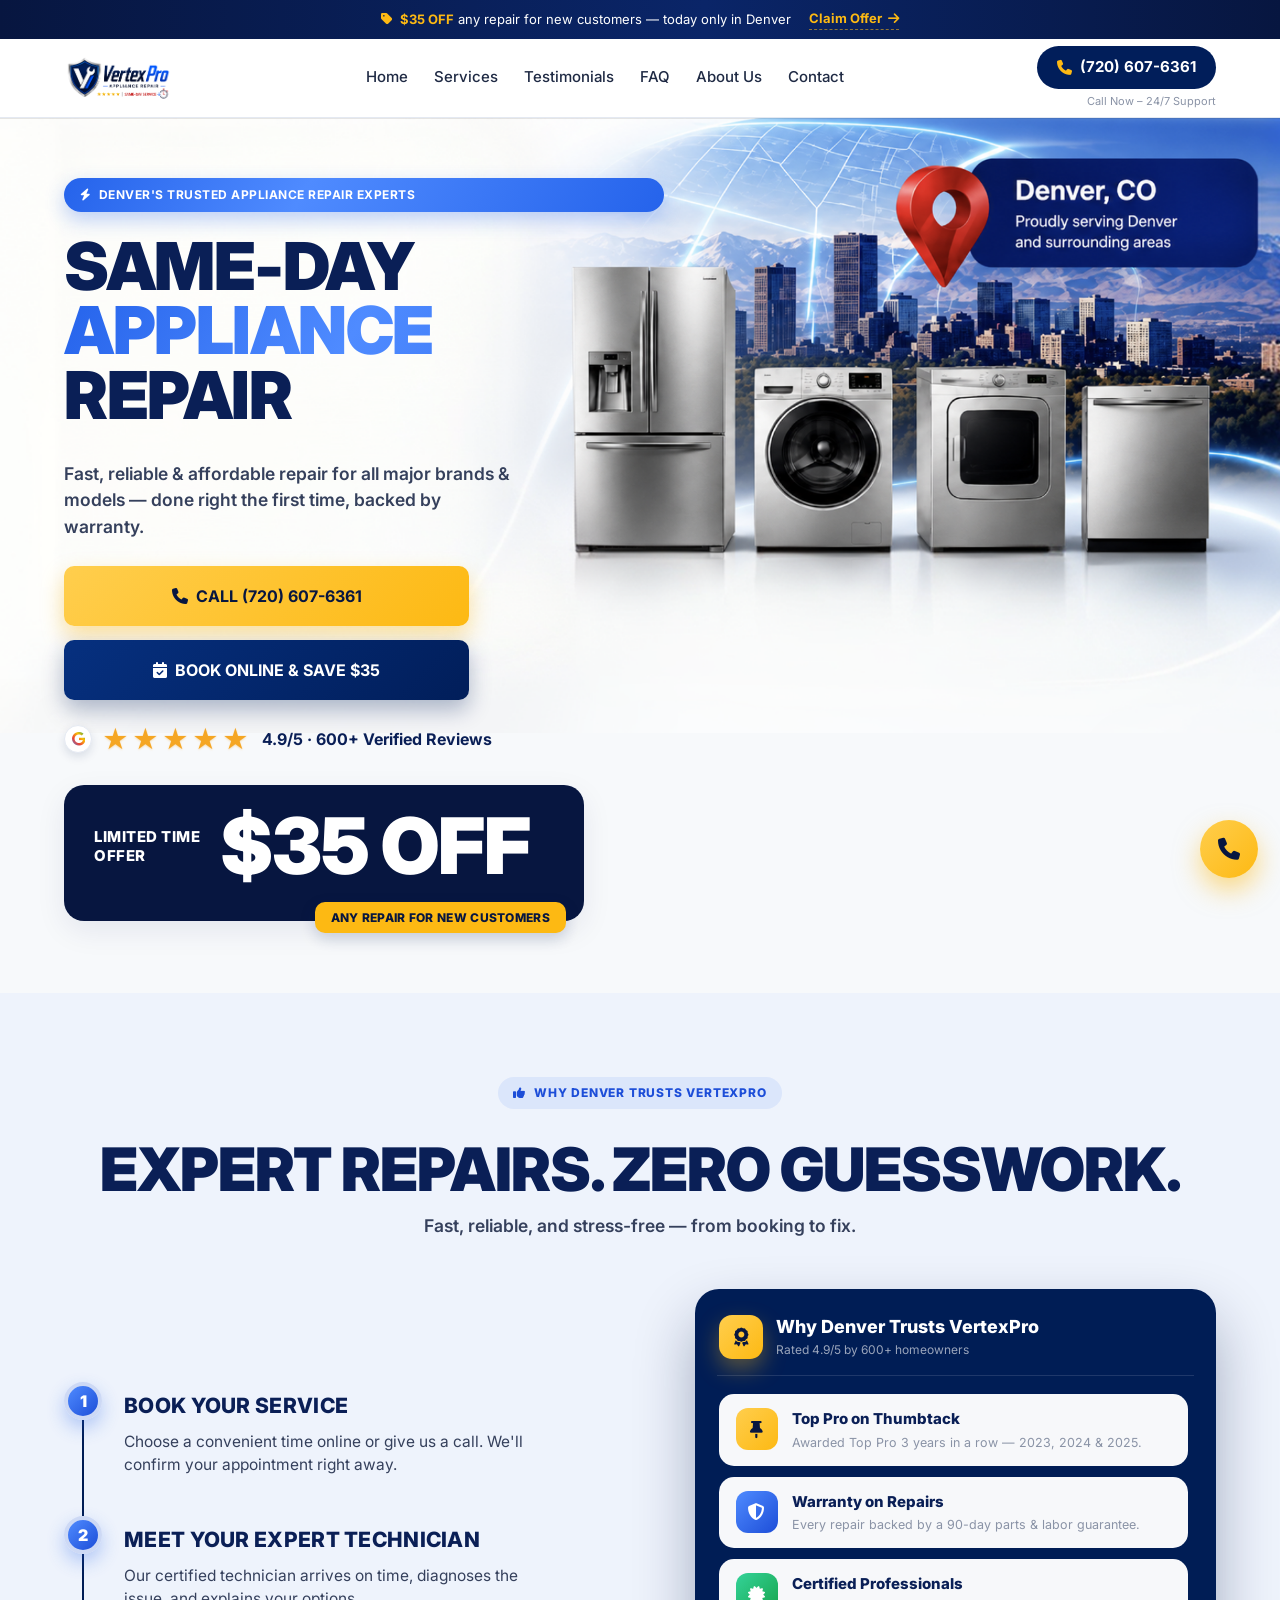
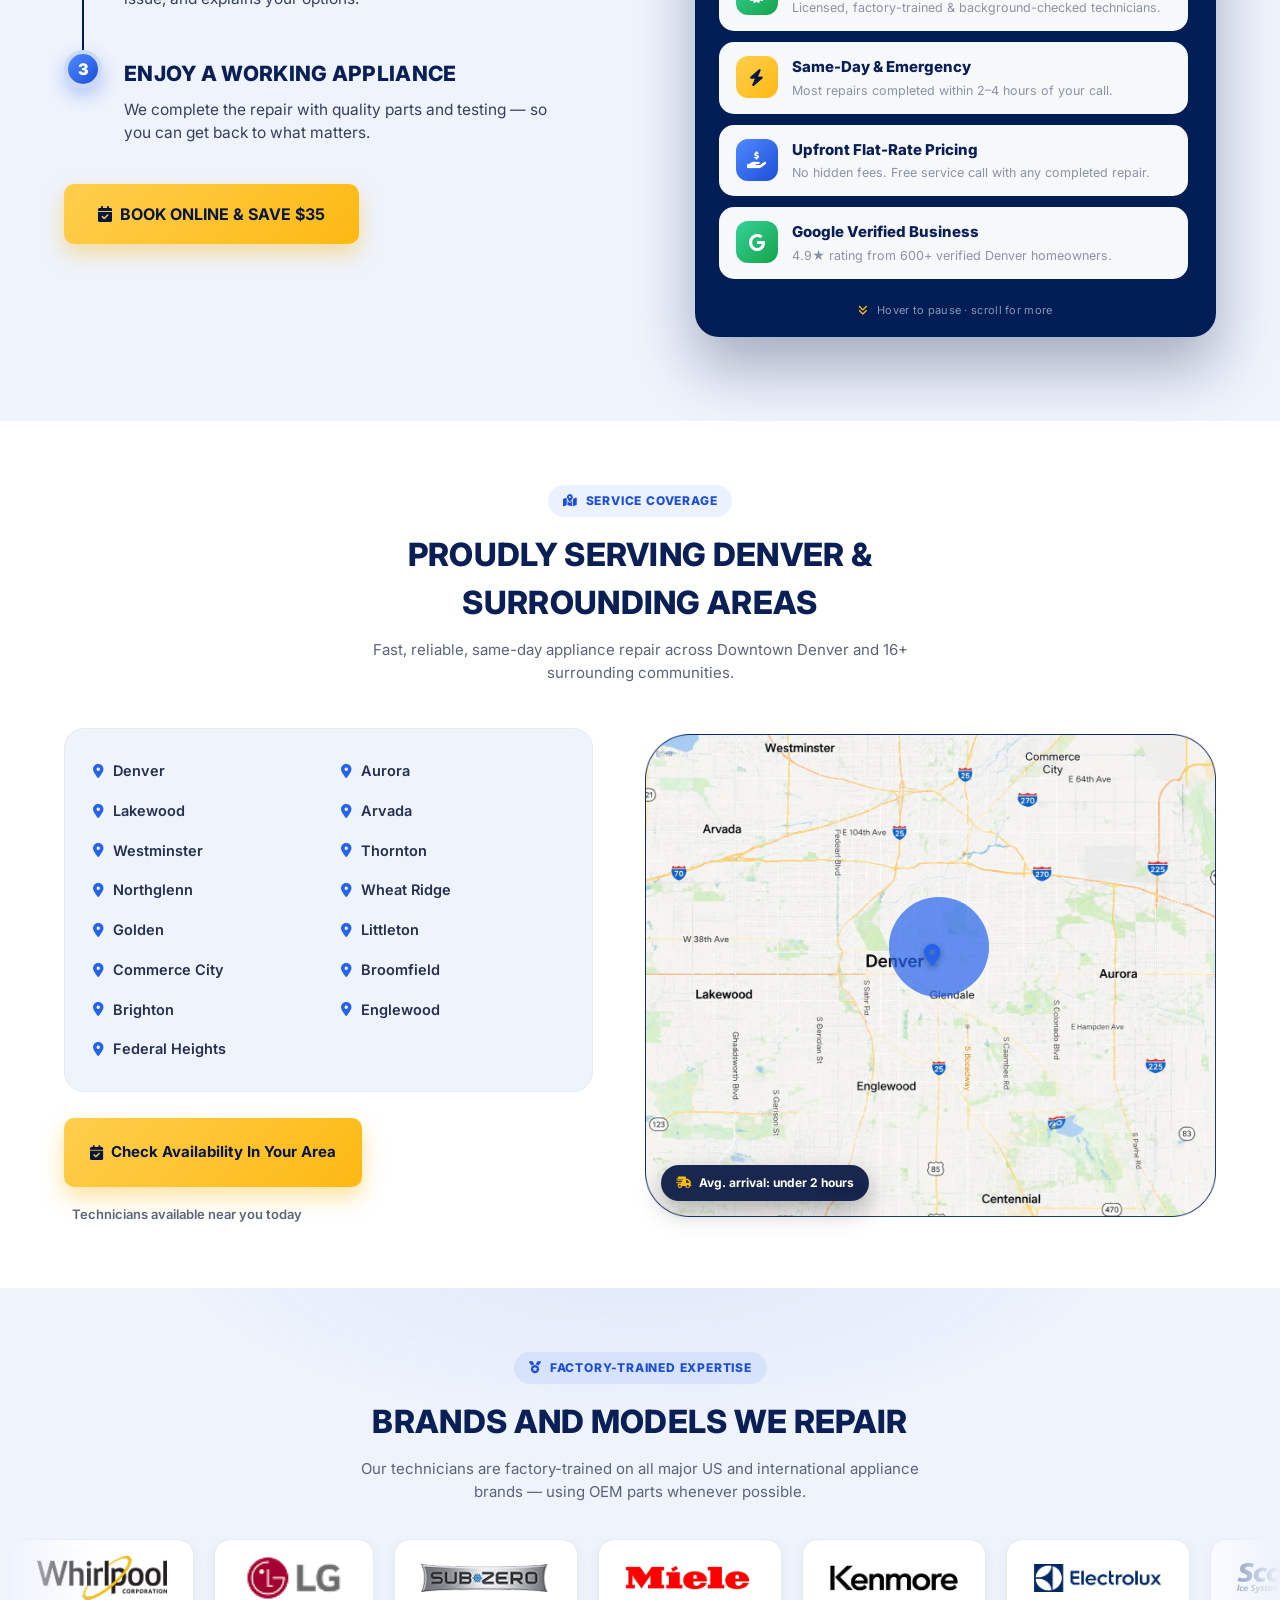
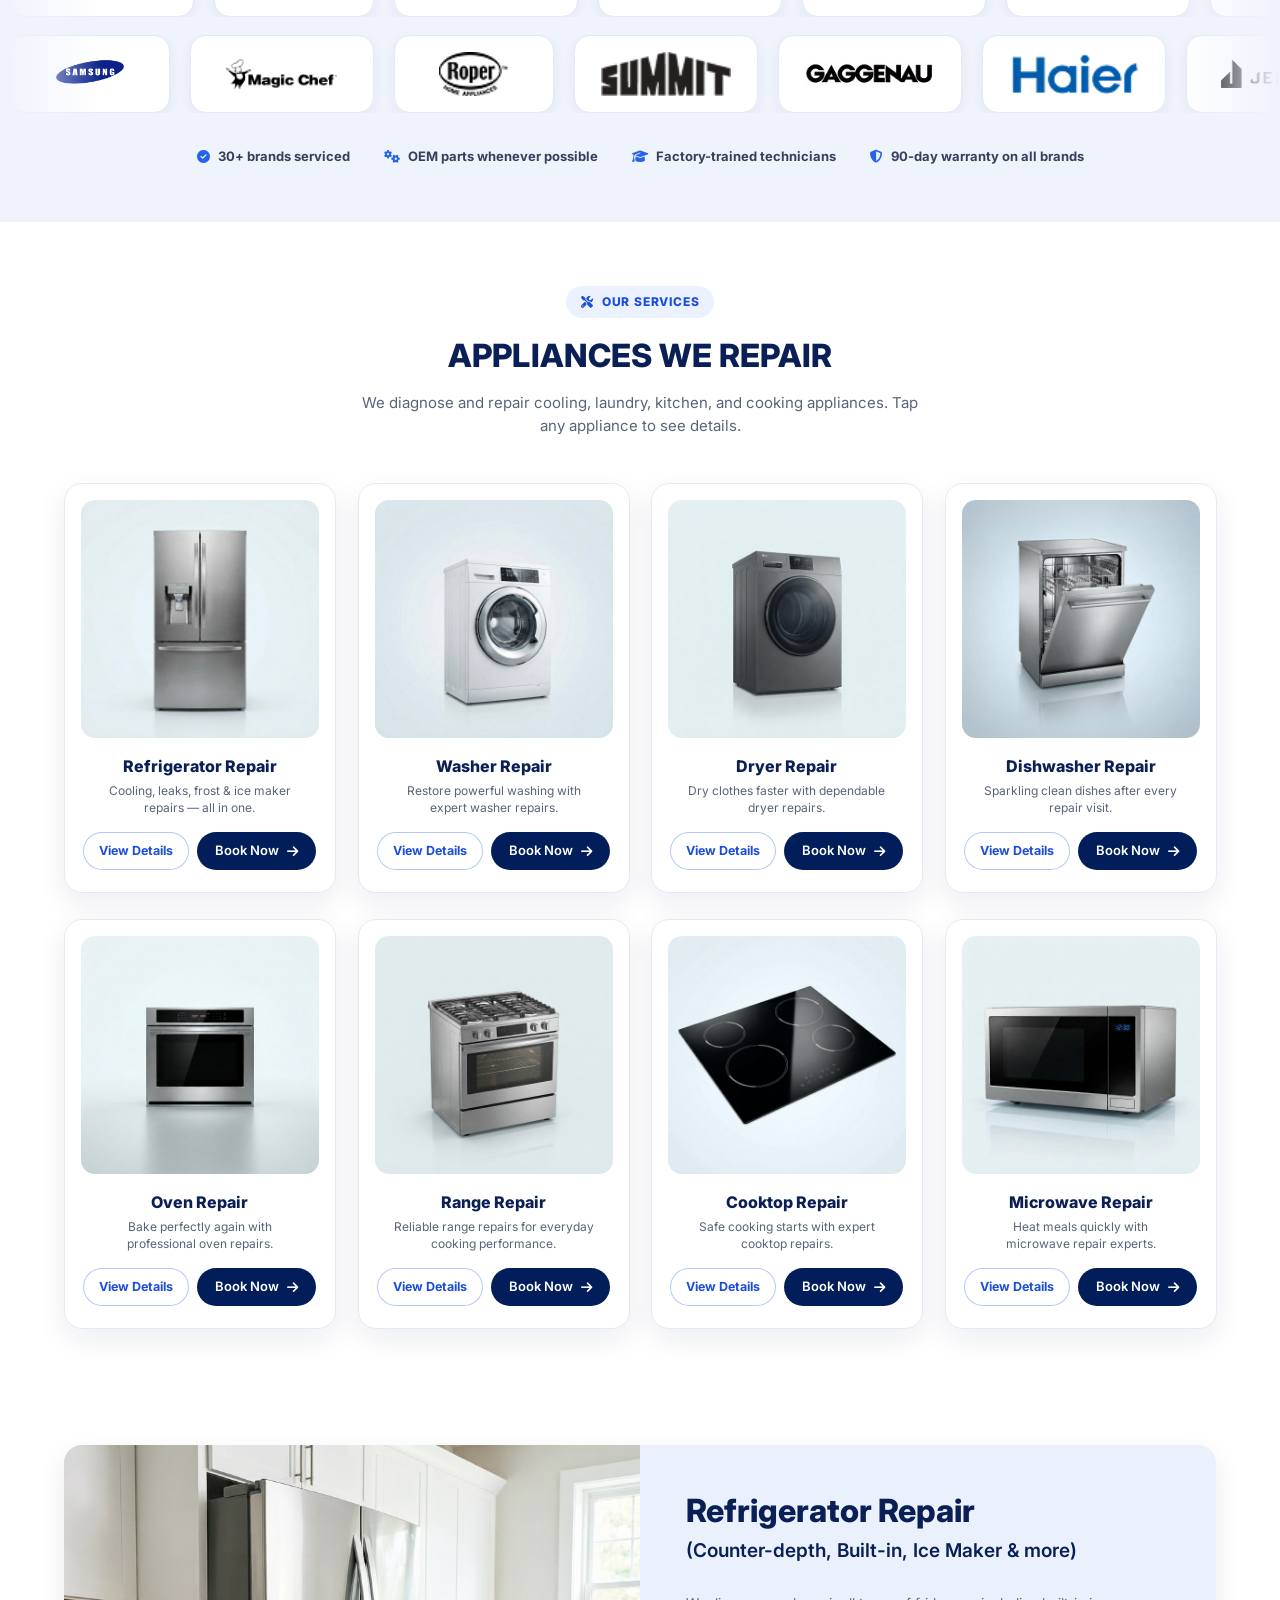
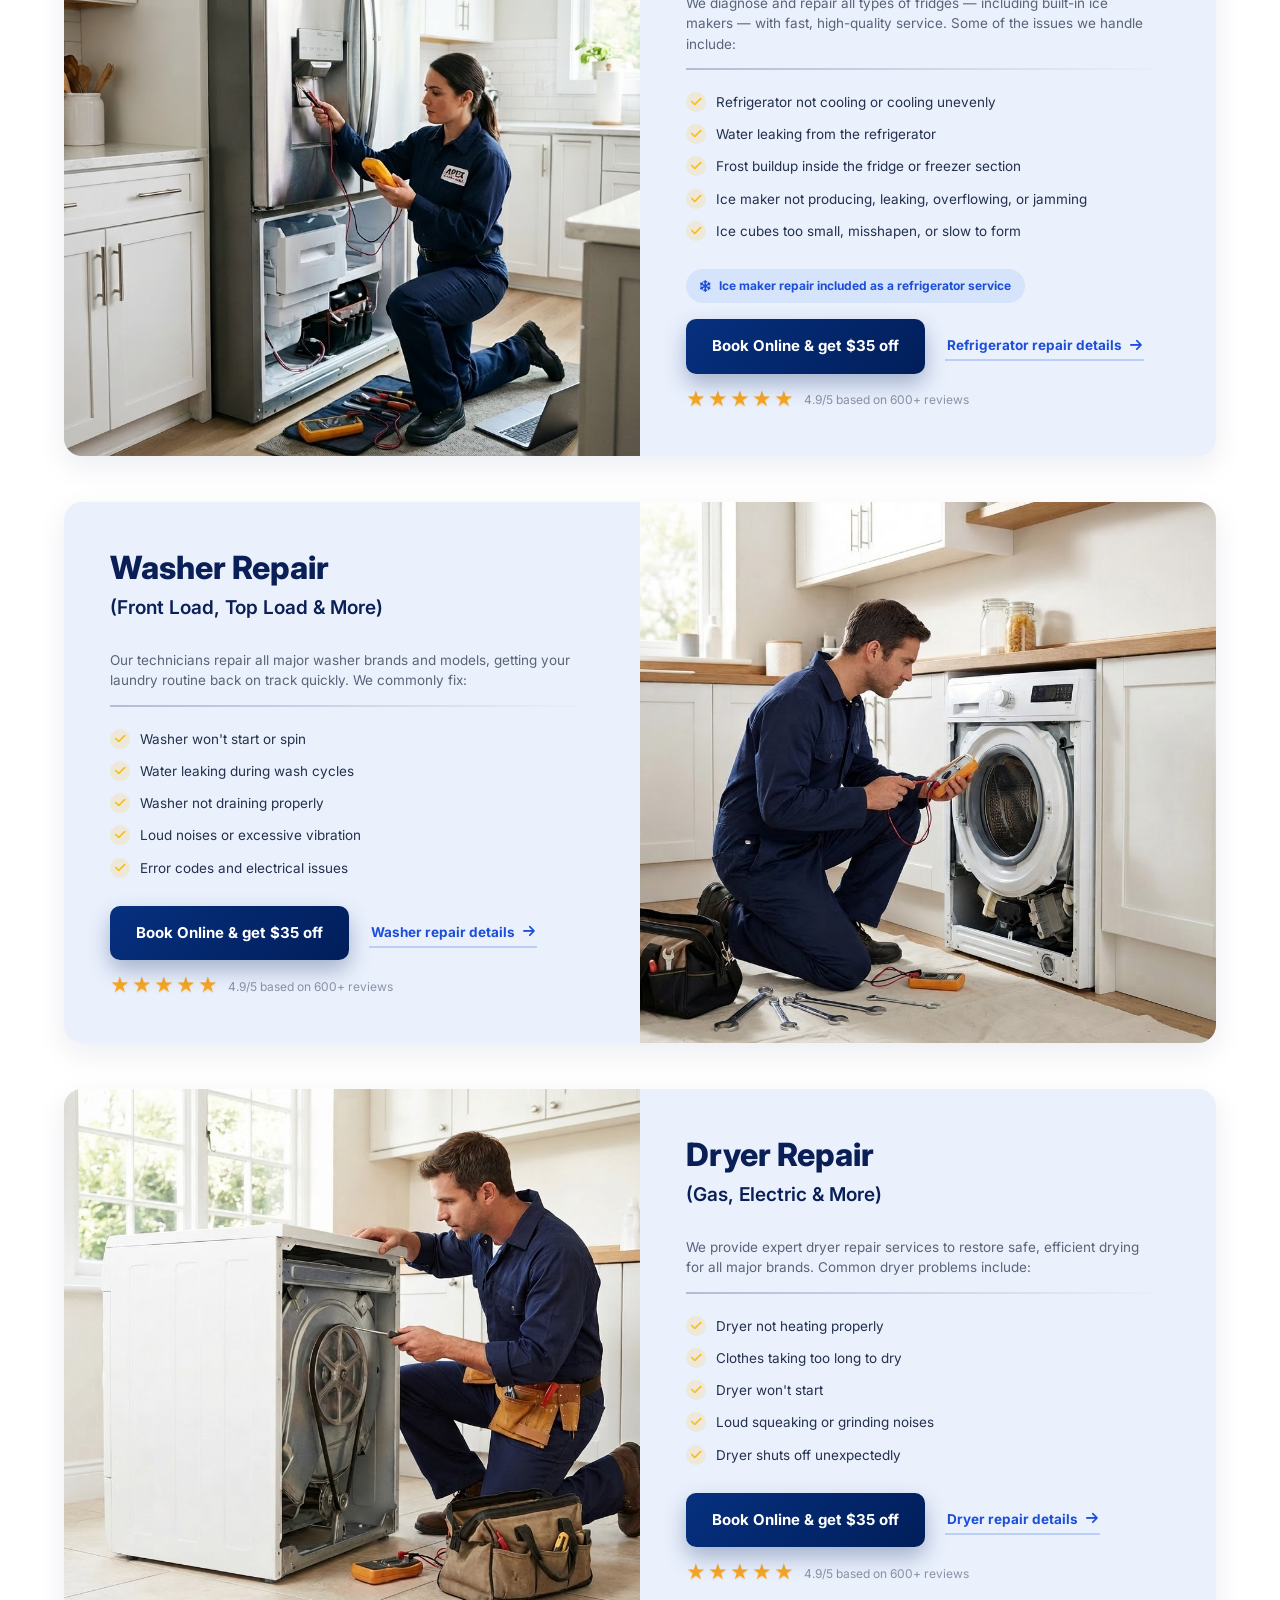
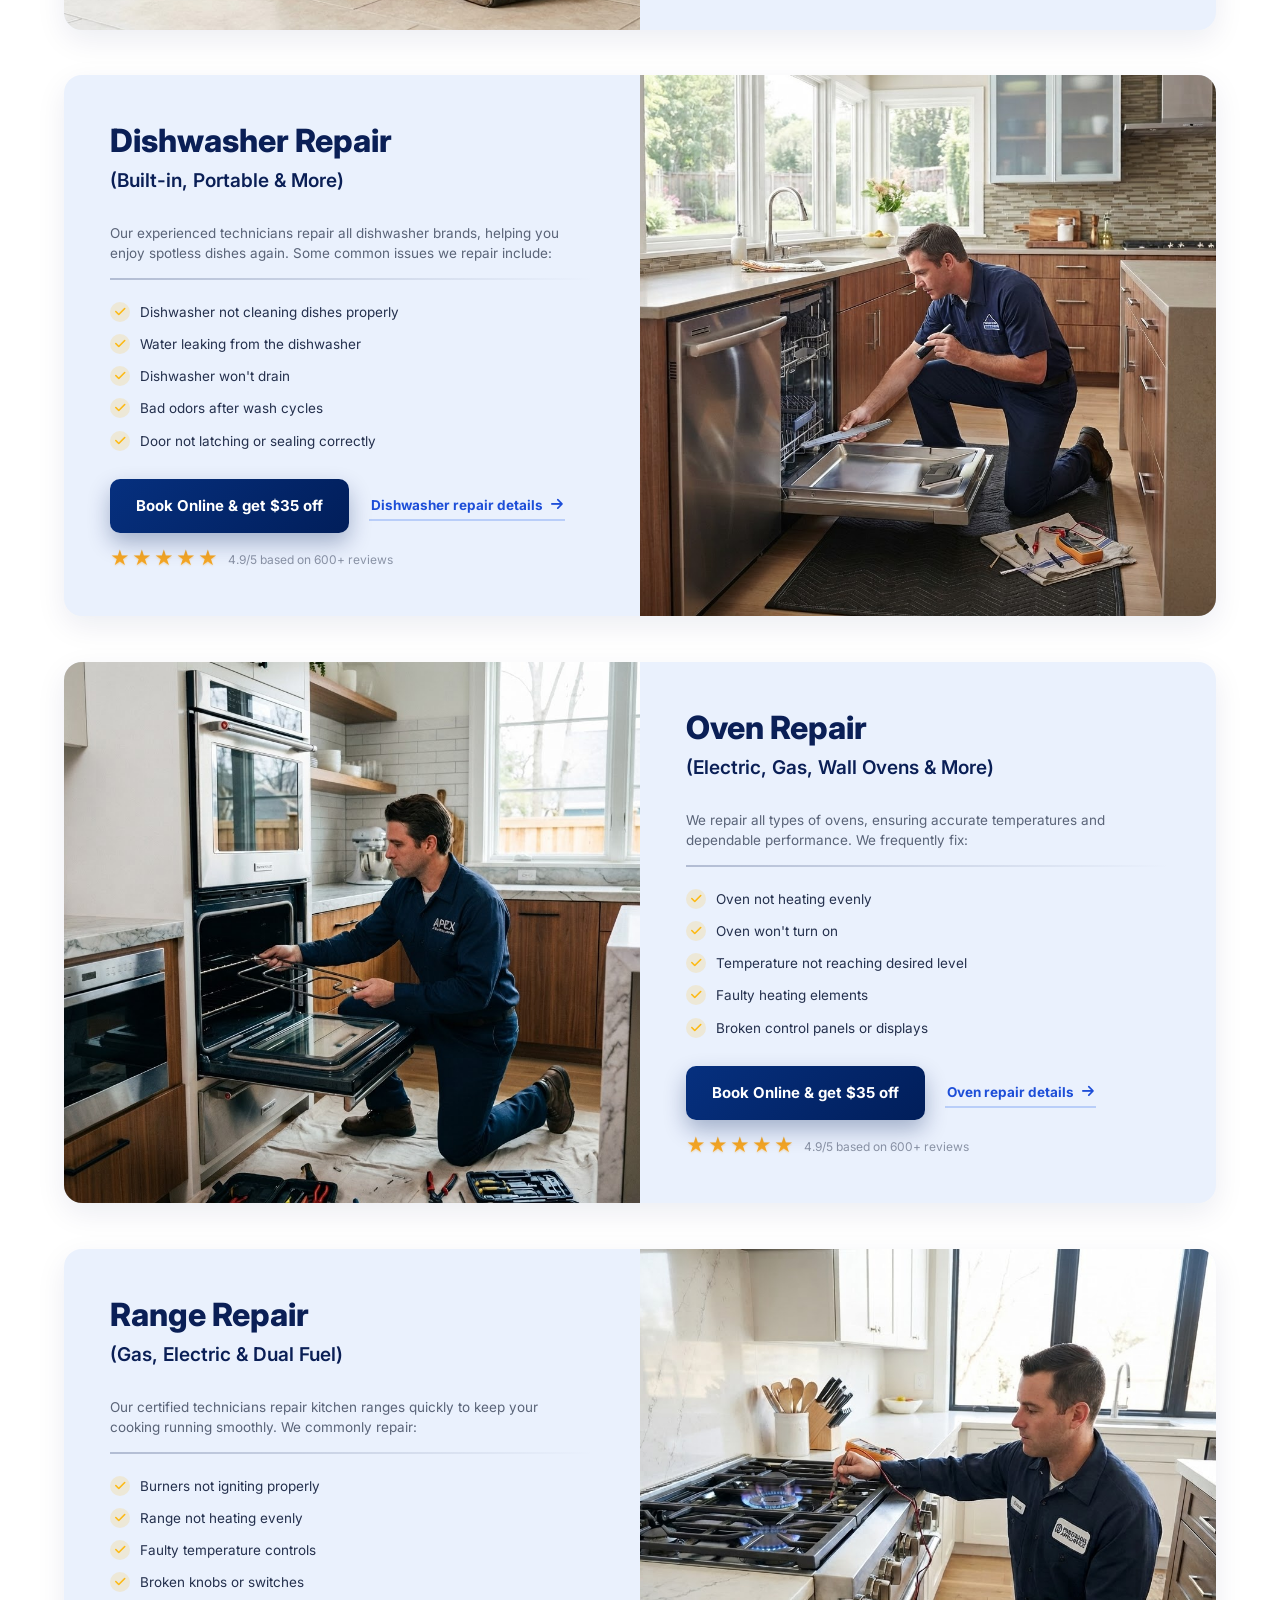
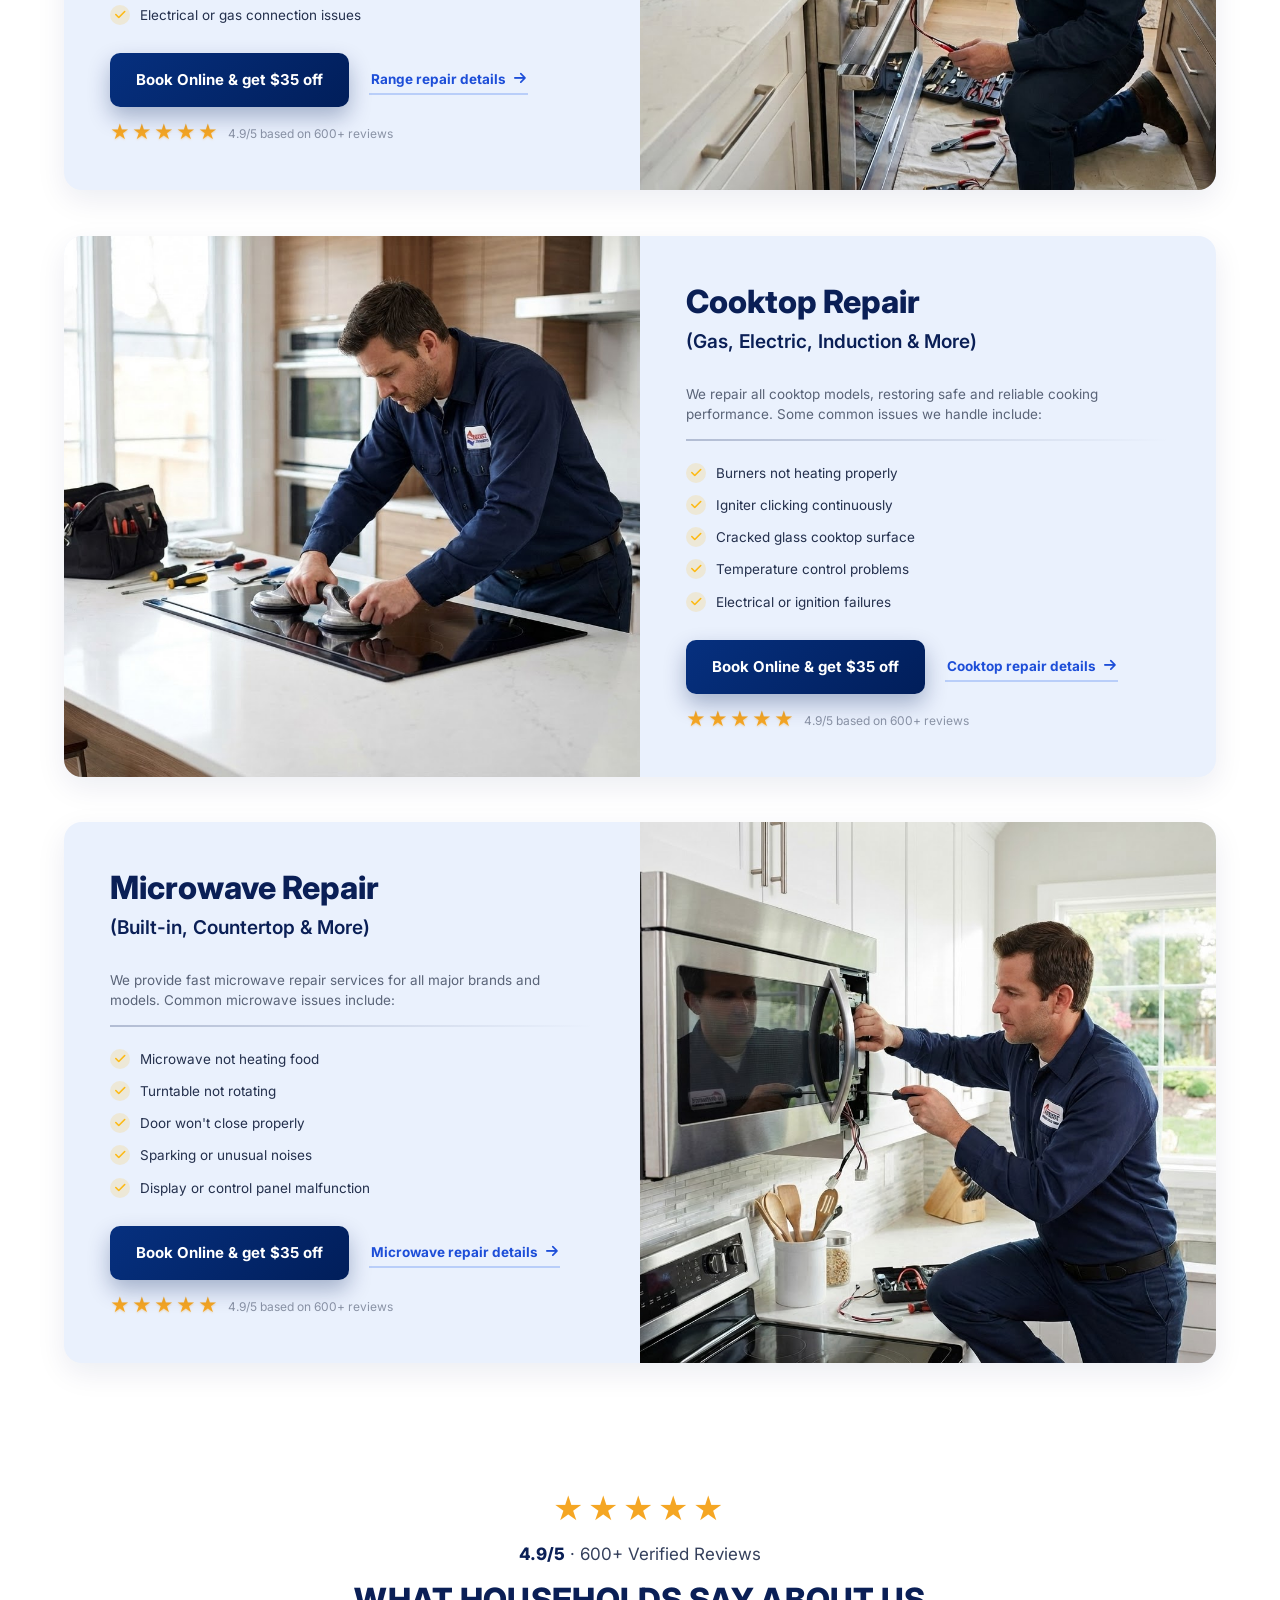
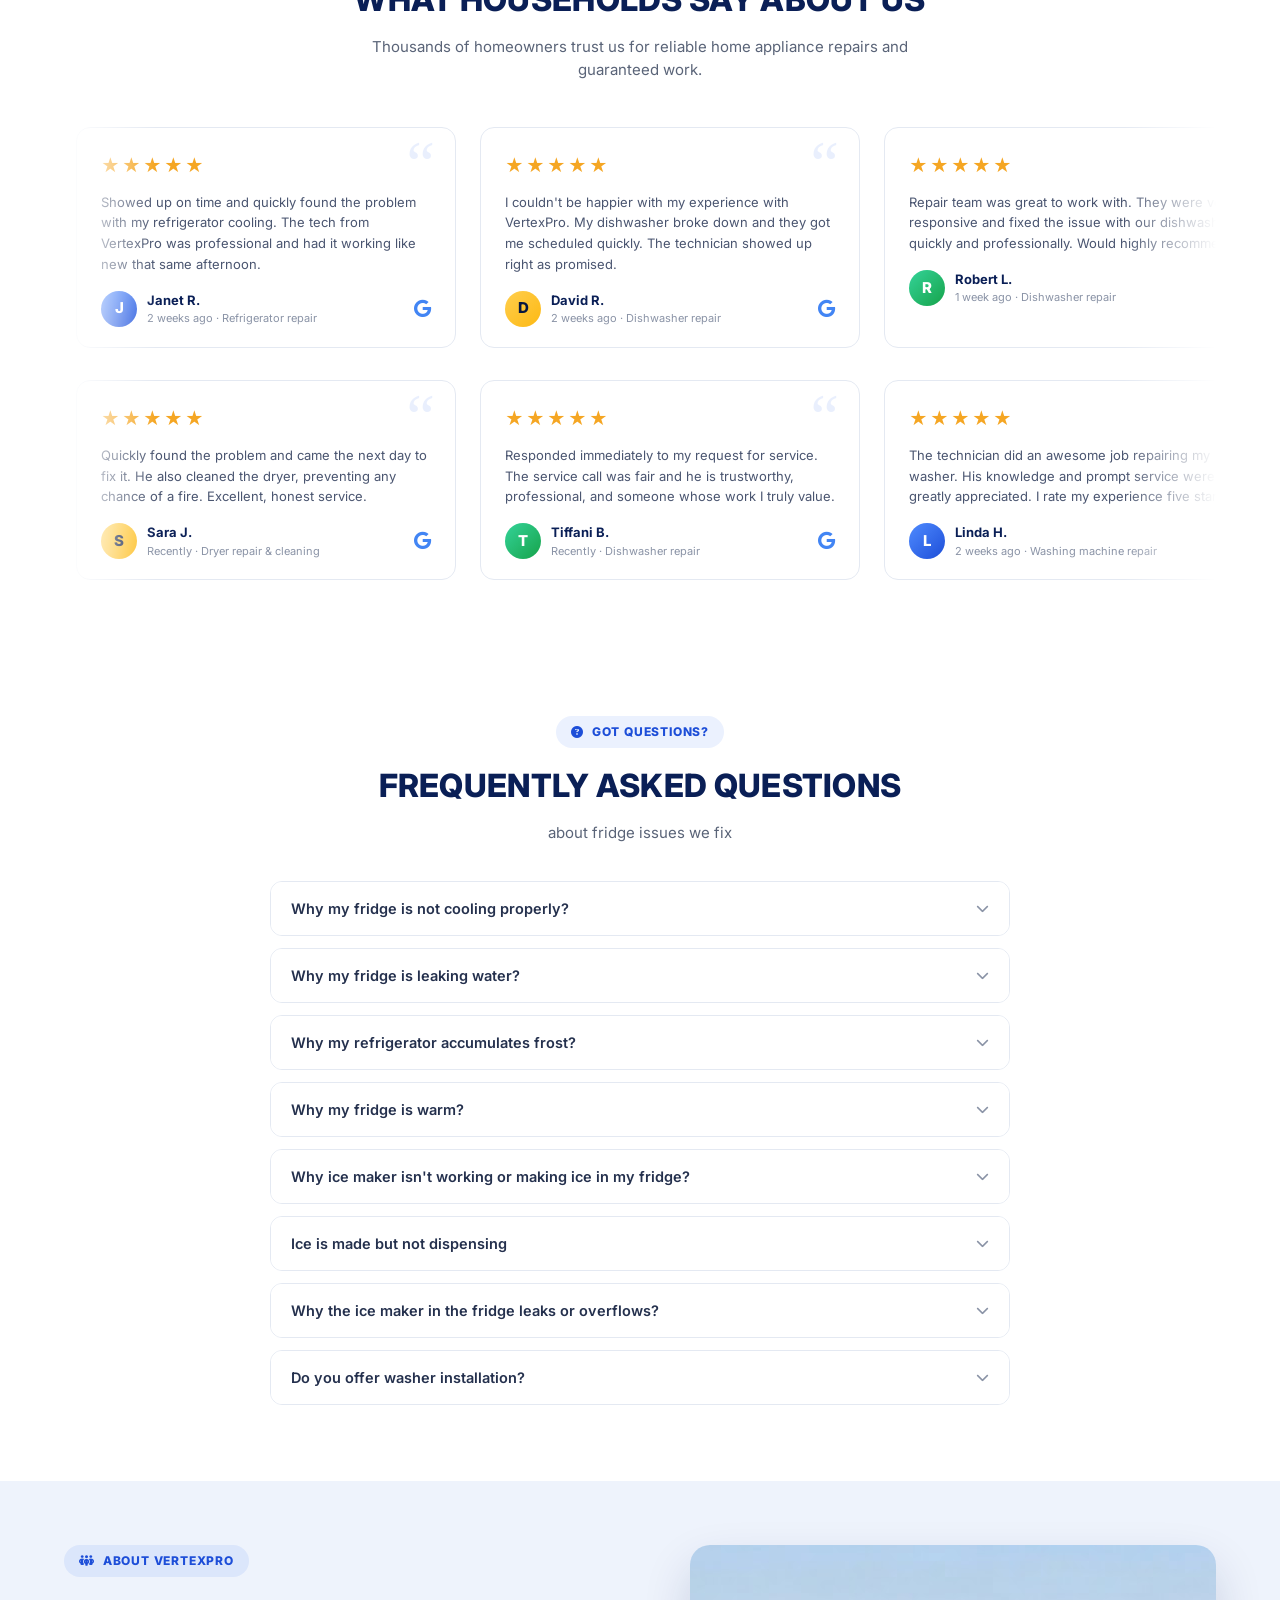
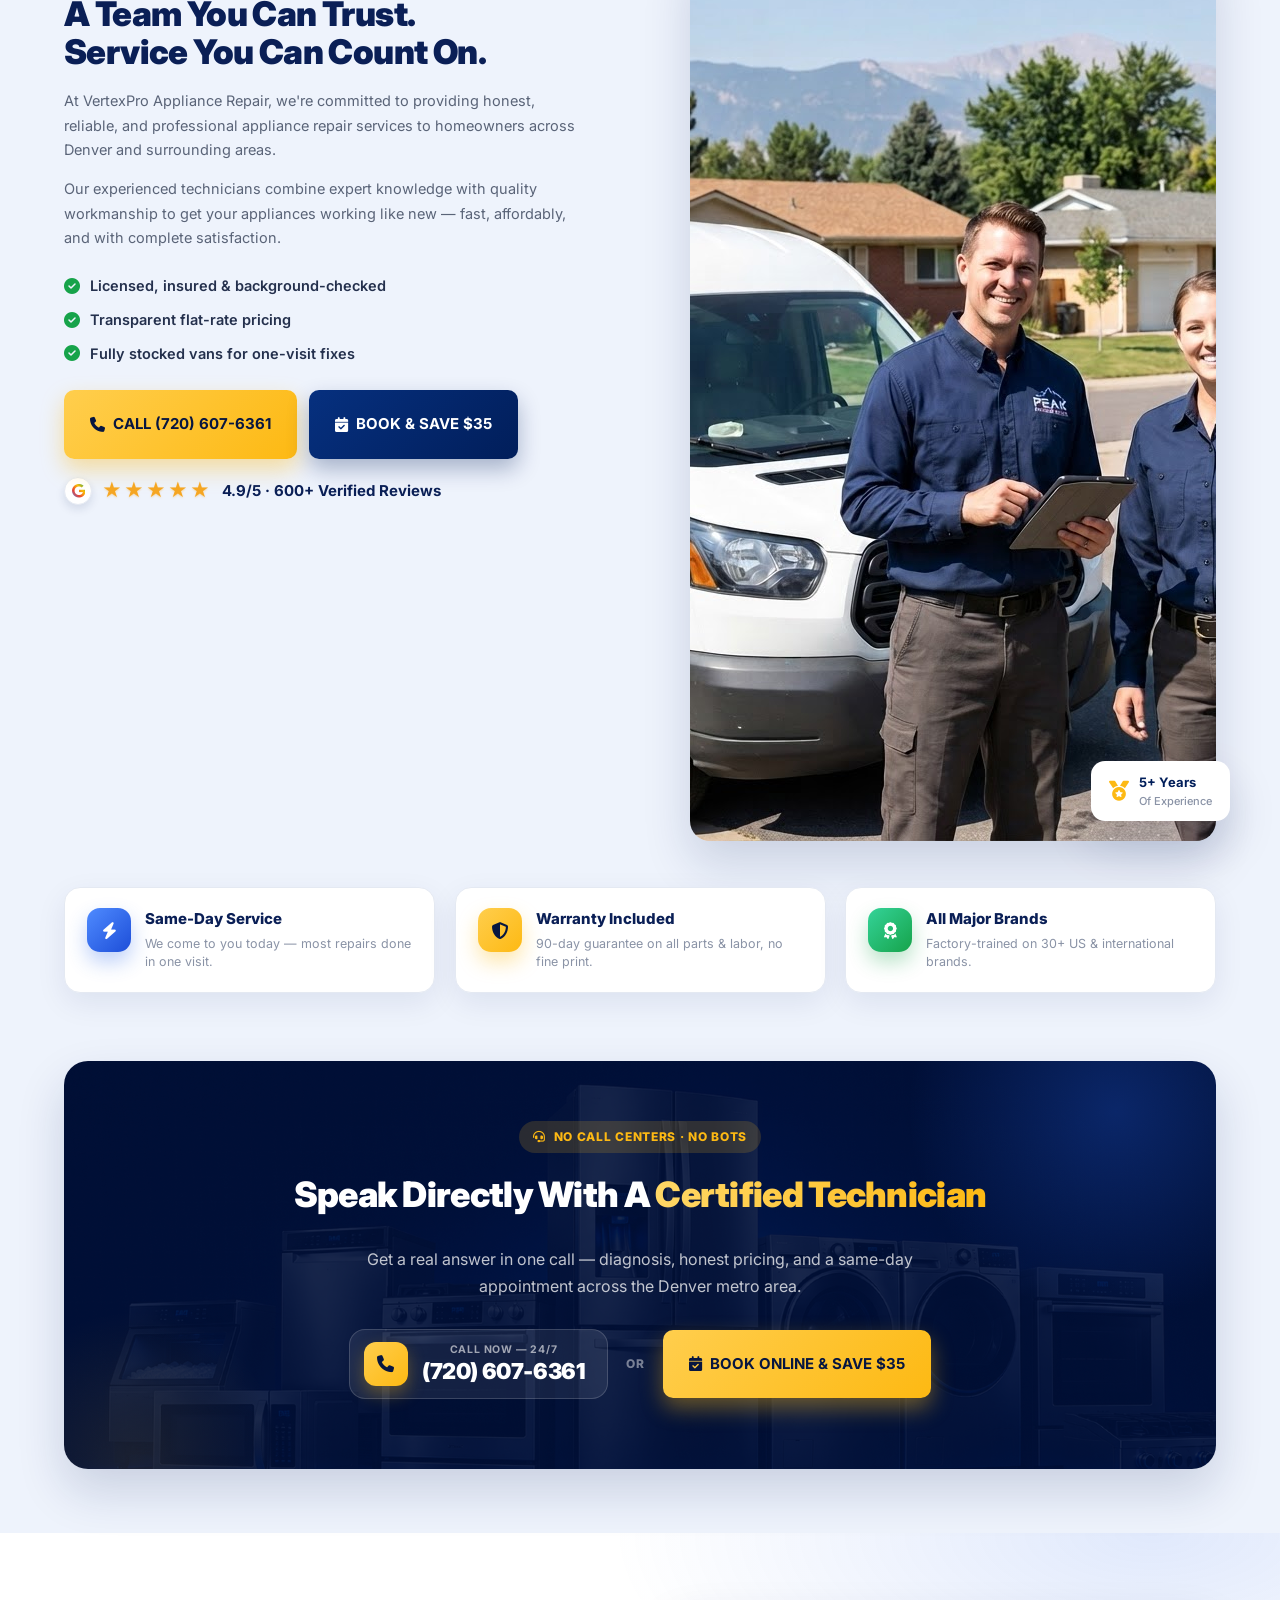
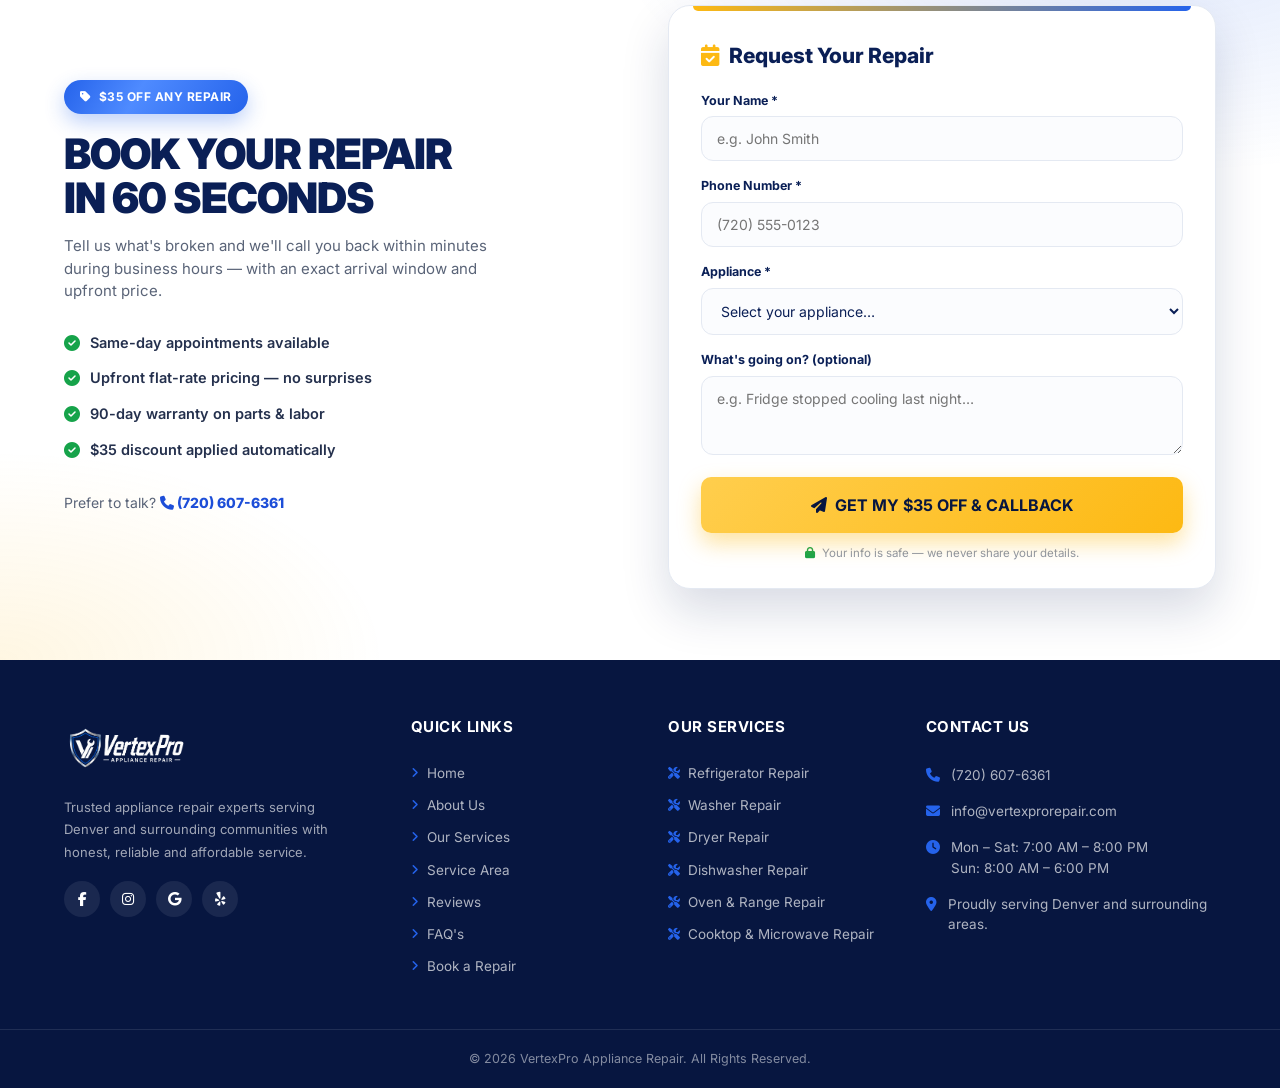
==== commit a6100858: "new logos added" ====
--- a/index.html
+++ b/index.html
@@ -436,6 +436,13 @@
           <span class="brand-chip"
             ><img
               class="brand-logo"
+              src="images/logos/whirlpool.png"
+              alt="Whirlpool logo"
+              loading="lazy"
+          /></span>
+          <span class="brand-chip"
+            ><img
+              class="brand-logo"
               src="images/logos/LG.png"
               alt="LG logo"
               loading="lazy"
@@ -479,6 +486,13 @@
           <span class="brand-chip"
             ><img
               class="brand-logo"
+              src="images/logos/whirlpool.png"
+              alt="Whirlpool logo"
+              loading="lazy"
+          /></span>
+          <span class="brand-chip"
+            ><img
+              class="brand-logo"
               src="images/logos/LG.png"
               alt="LG logo"
               loading="lazy"
@@ -526,6 +540,13 @@
           <span class="brand-chip"
             ><img
               class="brand-logo"
+              src="images/logos/samsung.png"
+              alt="Samsung logo"
+              loading="lazy"
+          /></span>
+          <span class="brand-chip"
+            ><img
+              class="brand-logo"
               src="images/logos/Magic%20Chef.png"
               alt="Magic Chef logo"
               loading="lazy"
@@ -566,6 +587,13 @@
               loading="lazy"
           /></span>
           <!-- duplicate for seamless marquee -->
+          <span class="brand-chip"
+            ><img
+              class="brand-logo"
+              src="images/logos/samsung.png"
+              alt="Samsung logo"
+              loading="lazy"
+          /></span>
           <span class="brand-chip"
             ><img
               class="brand-logo"
--- a/index.css
+++ b/index.css
@@ -230,6 +230,7 @@
 .btn {
   display: inline-flex;
   align-items: center;
+  justify-content: center;
   gap: 8px;
   border: none;
   cursor: pointer;
@@ -649,7 +650,7 @@
 .hero-actions {
   display: flex;
   flex-direction: column;
-  width: max-content;
+  width: 405px;
   gap: 14px;
   flex-wrap: wrap;
   margin-bottom: 20px;
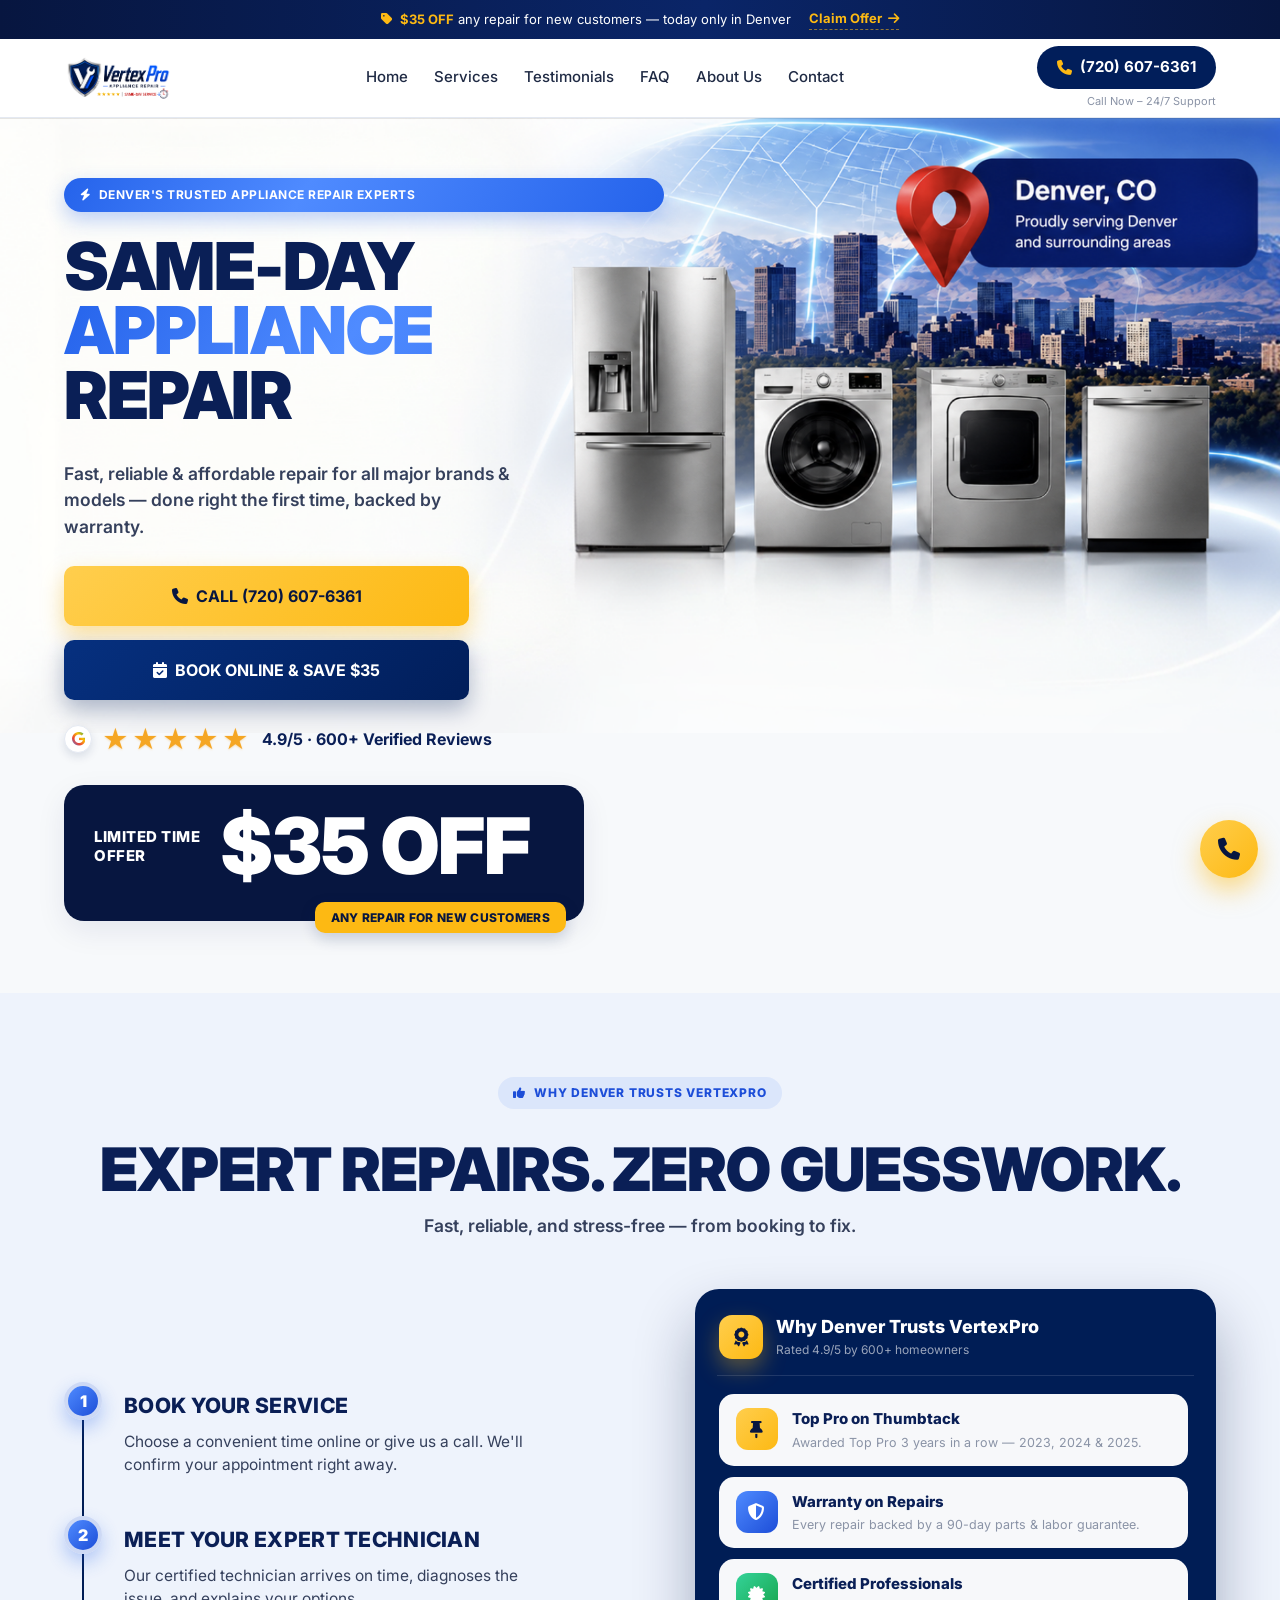
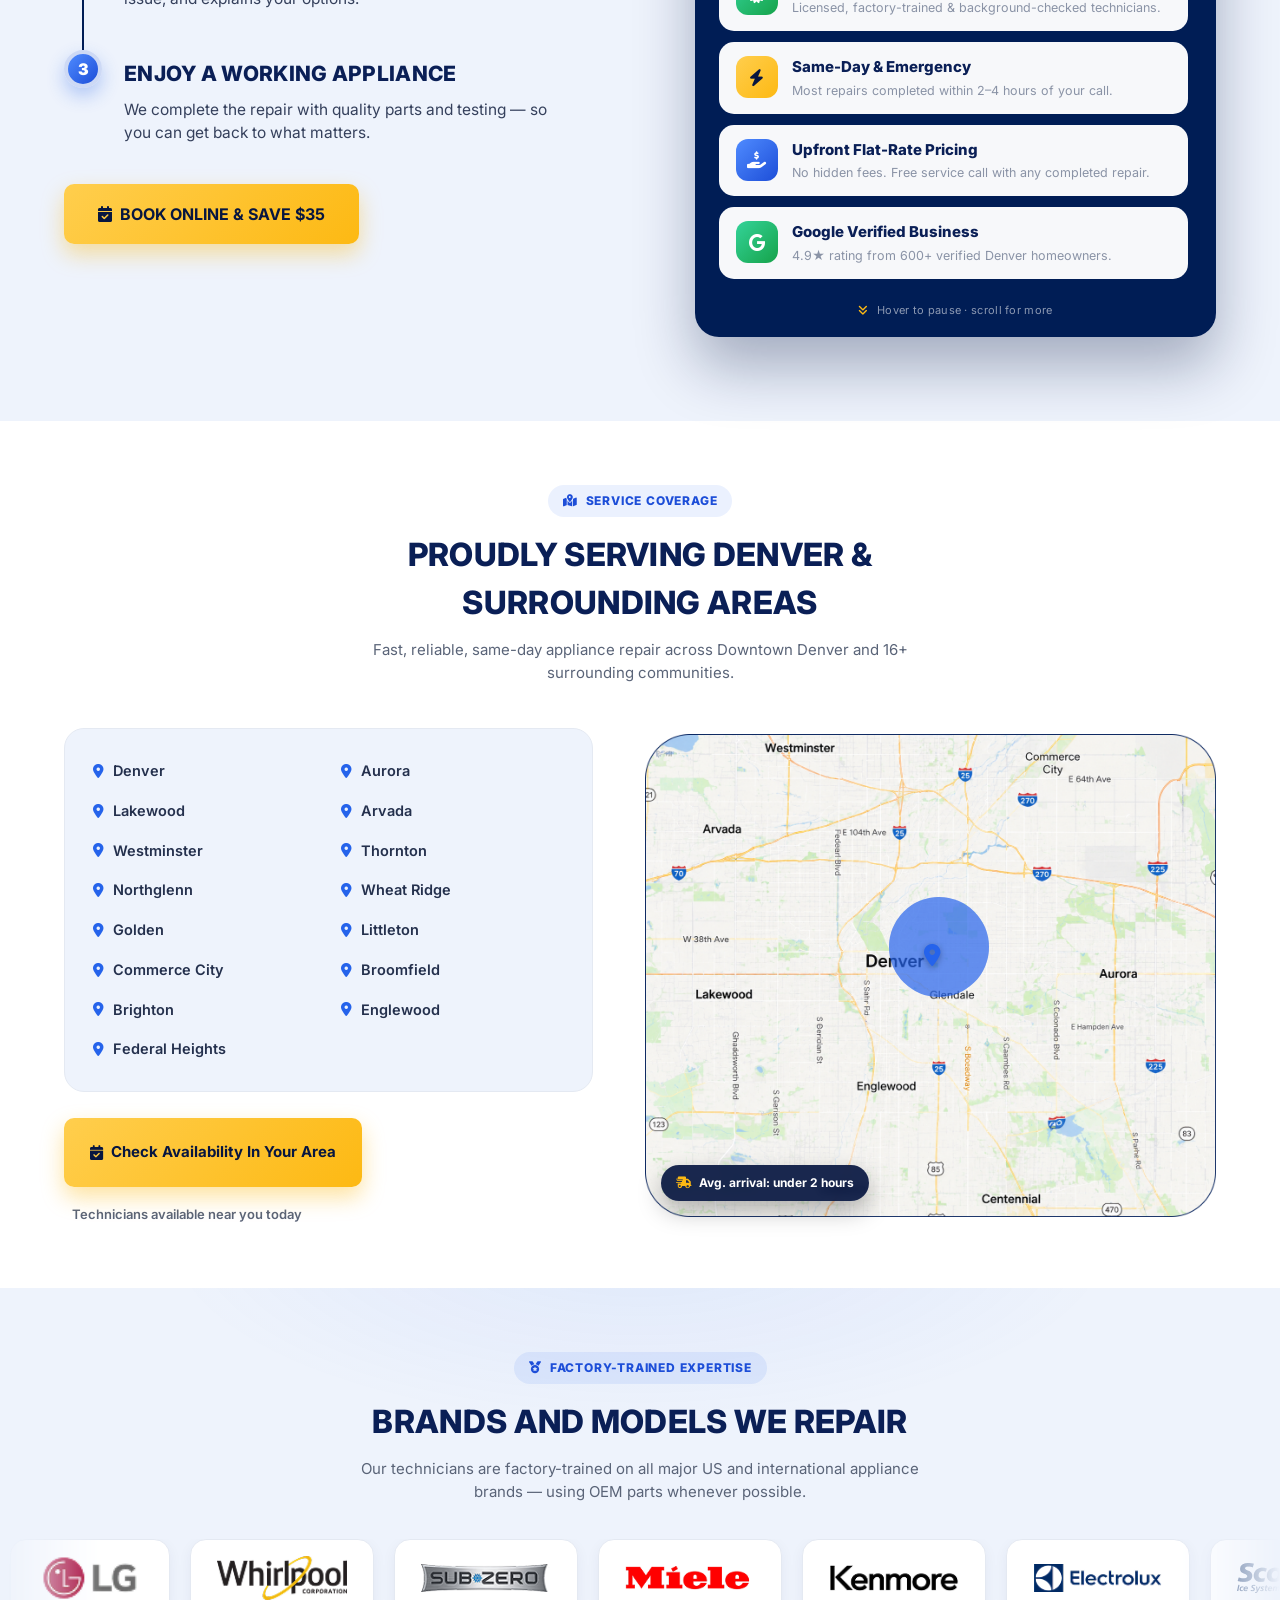
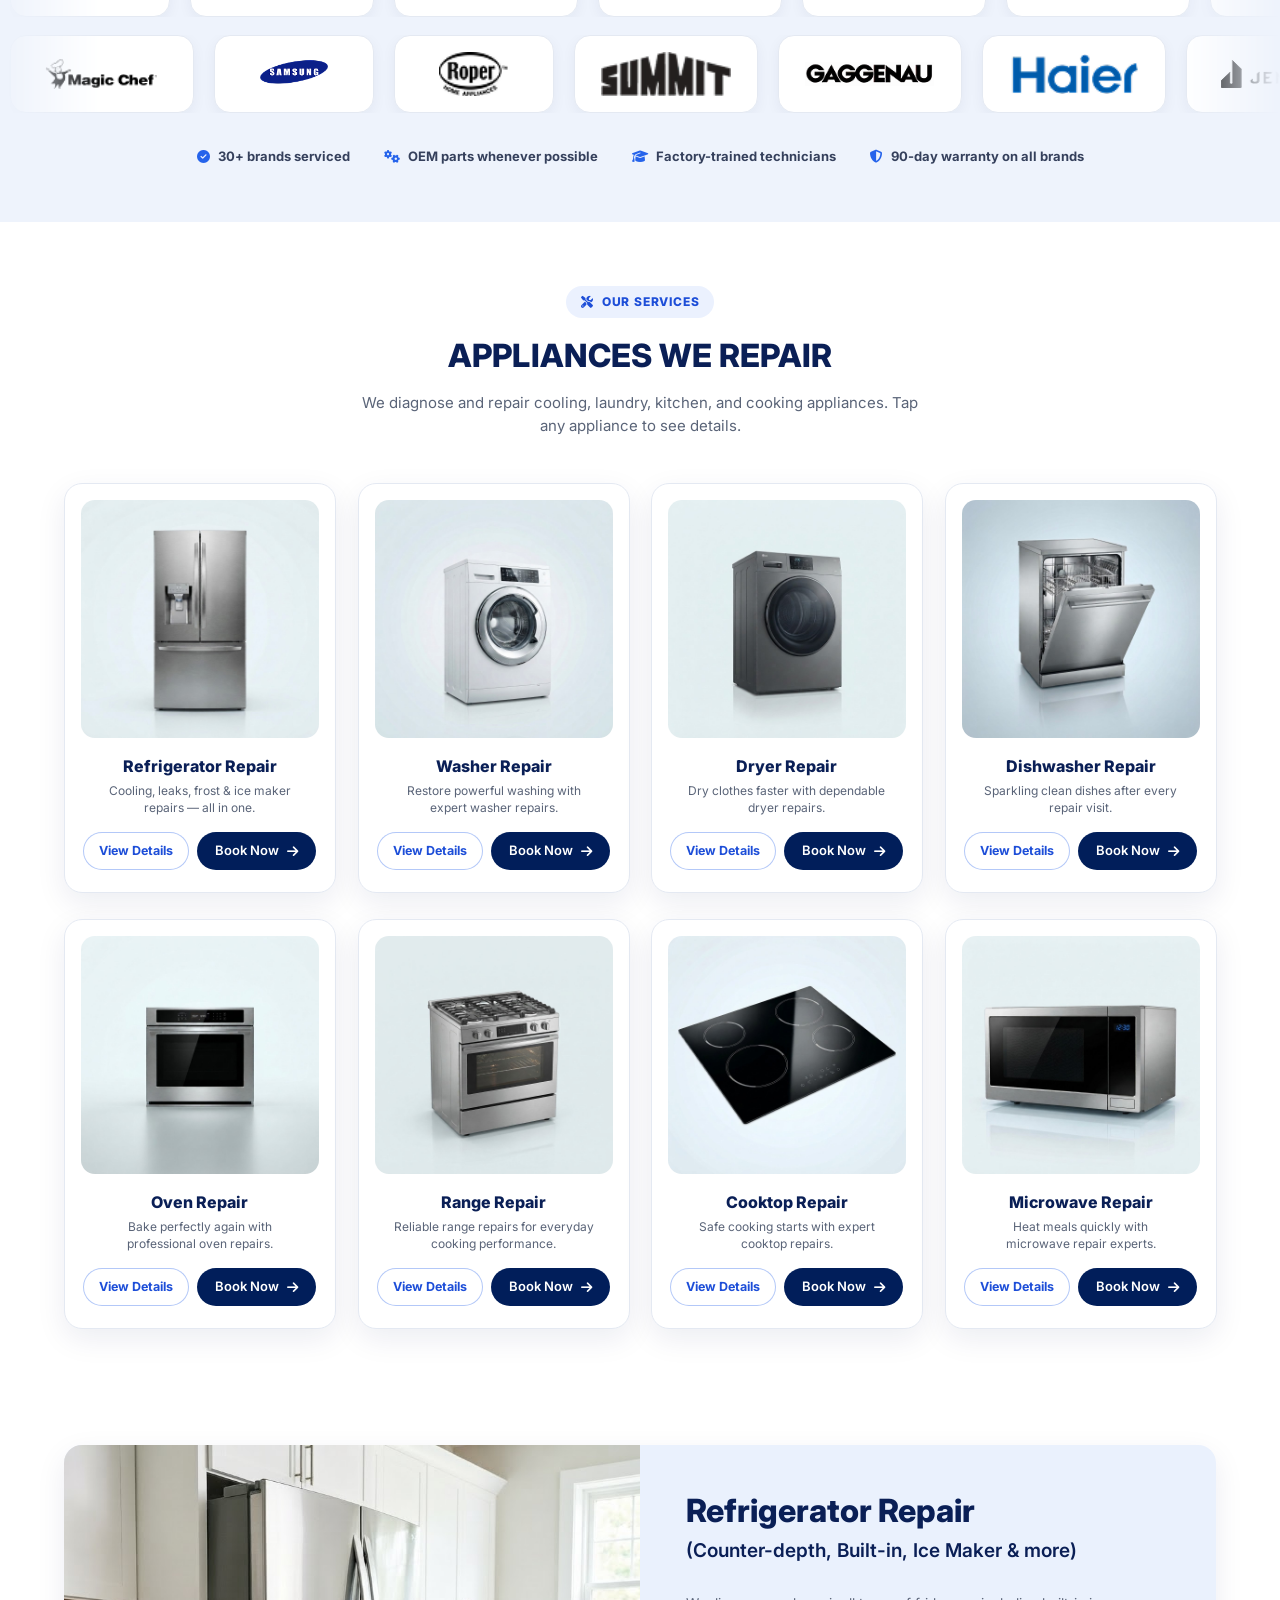
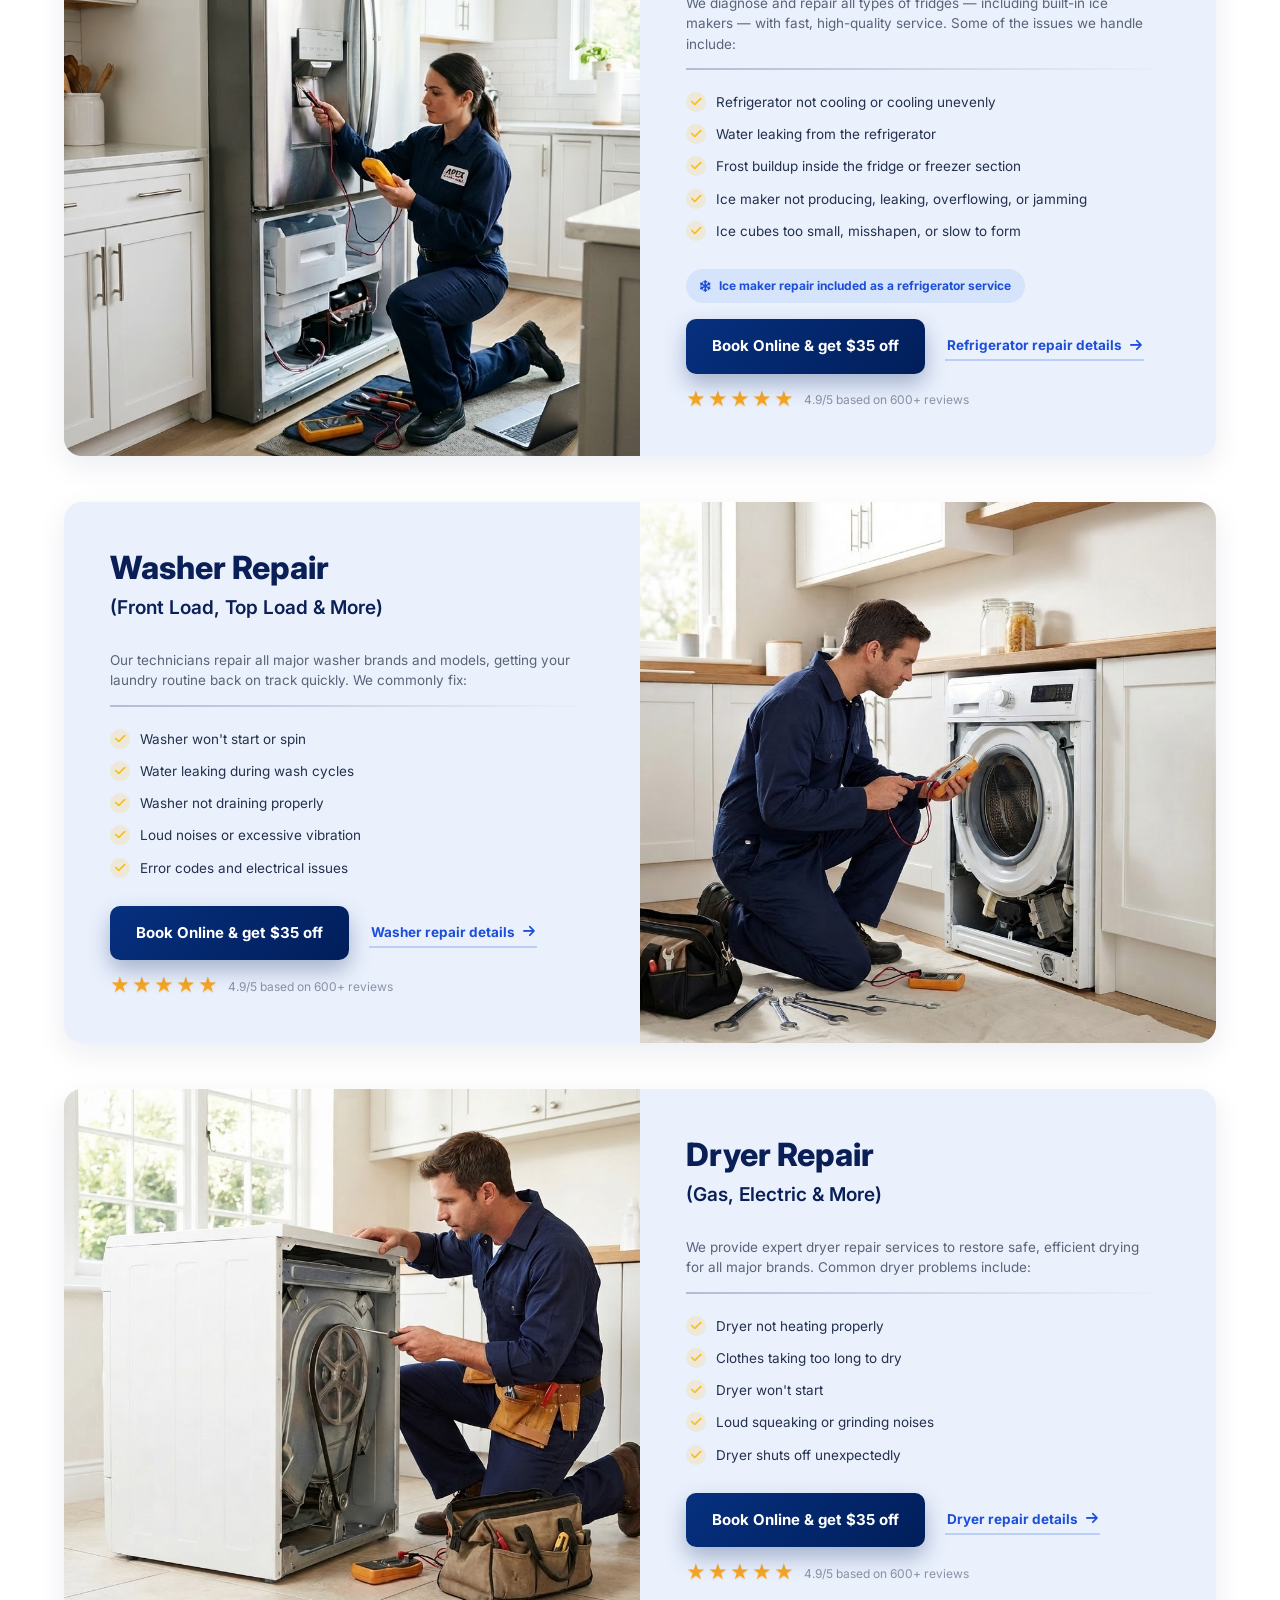
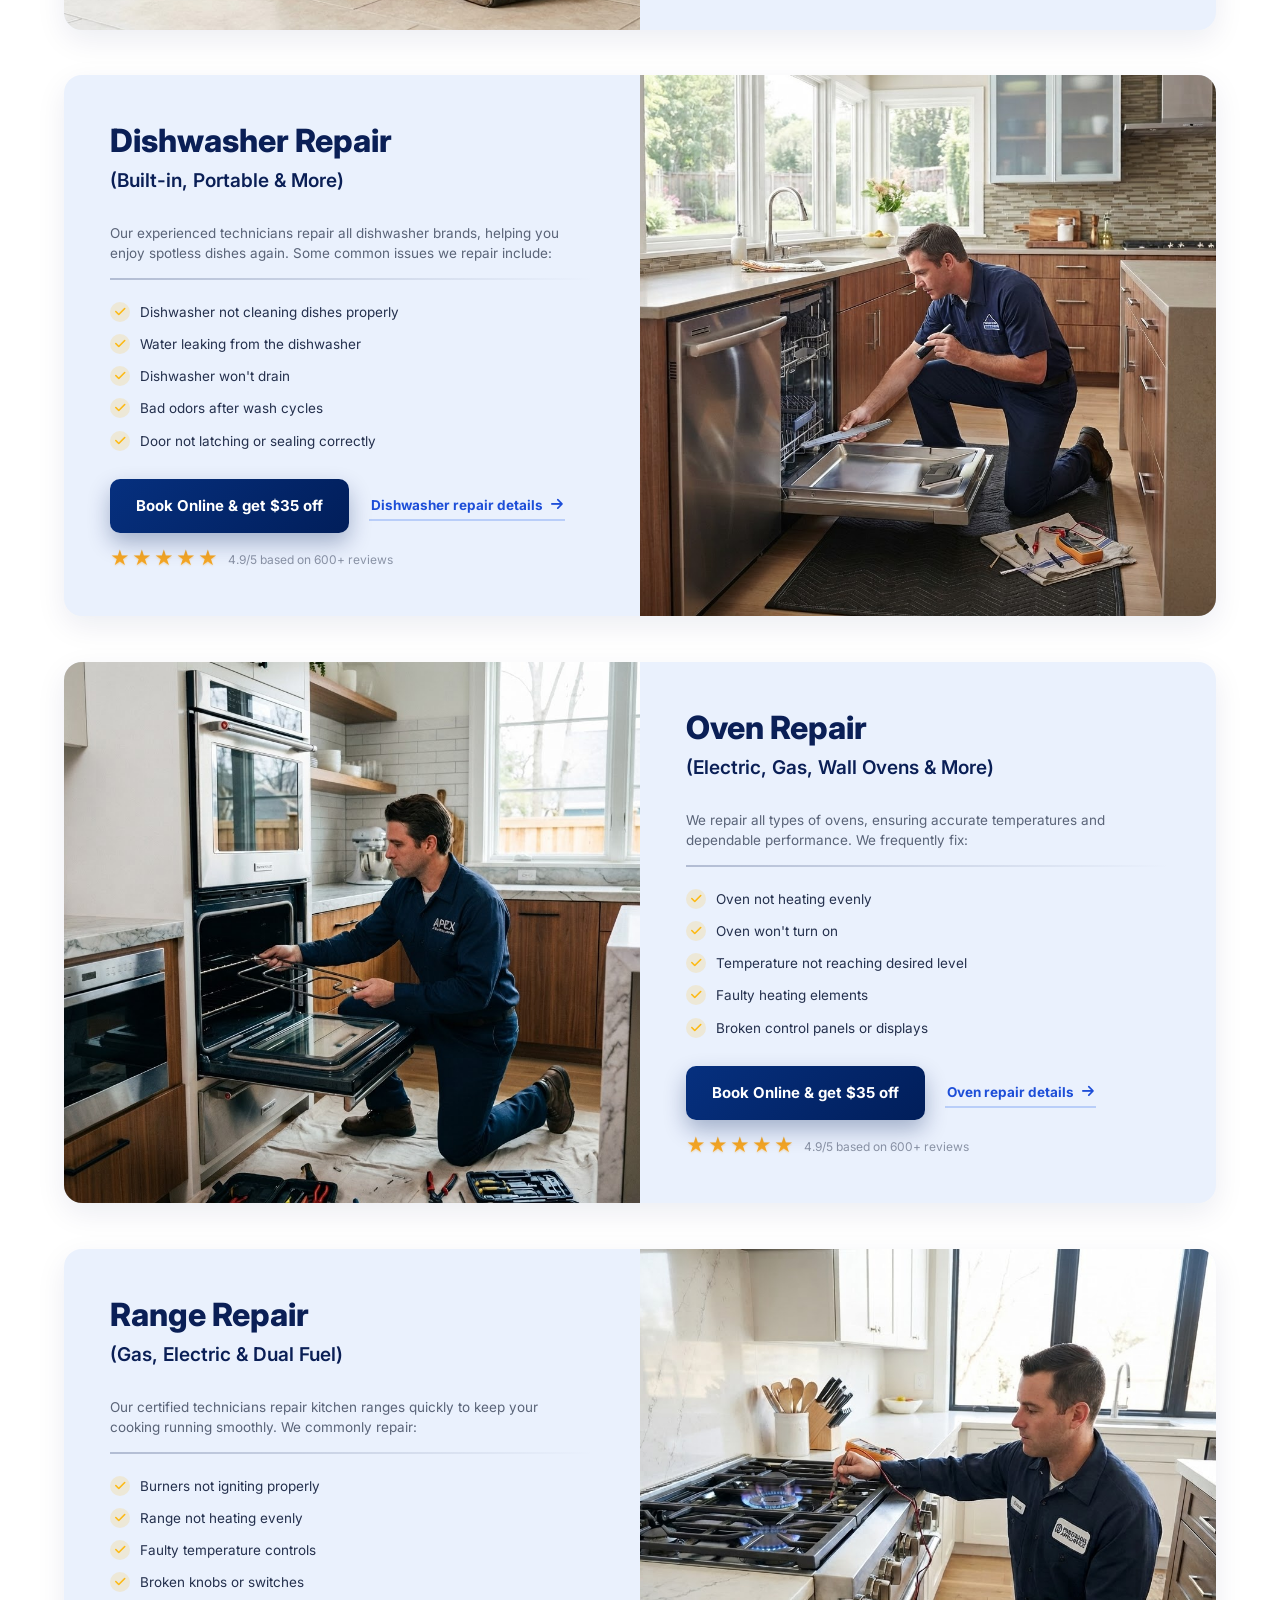
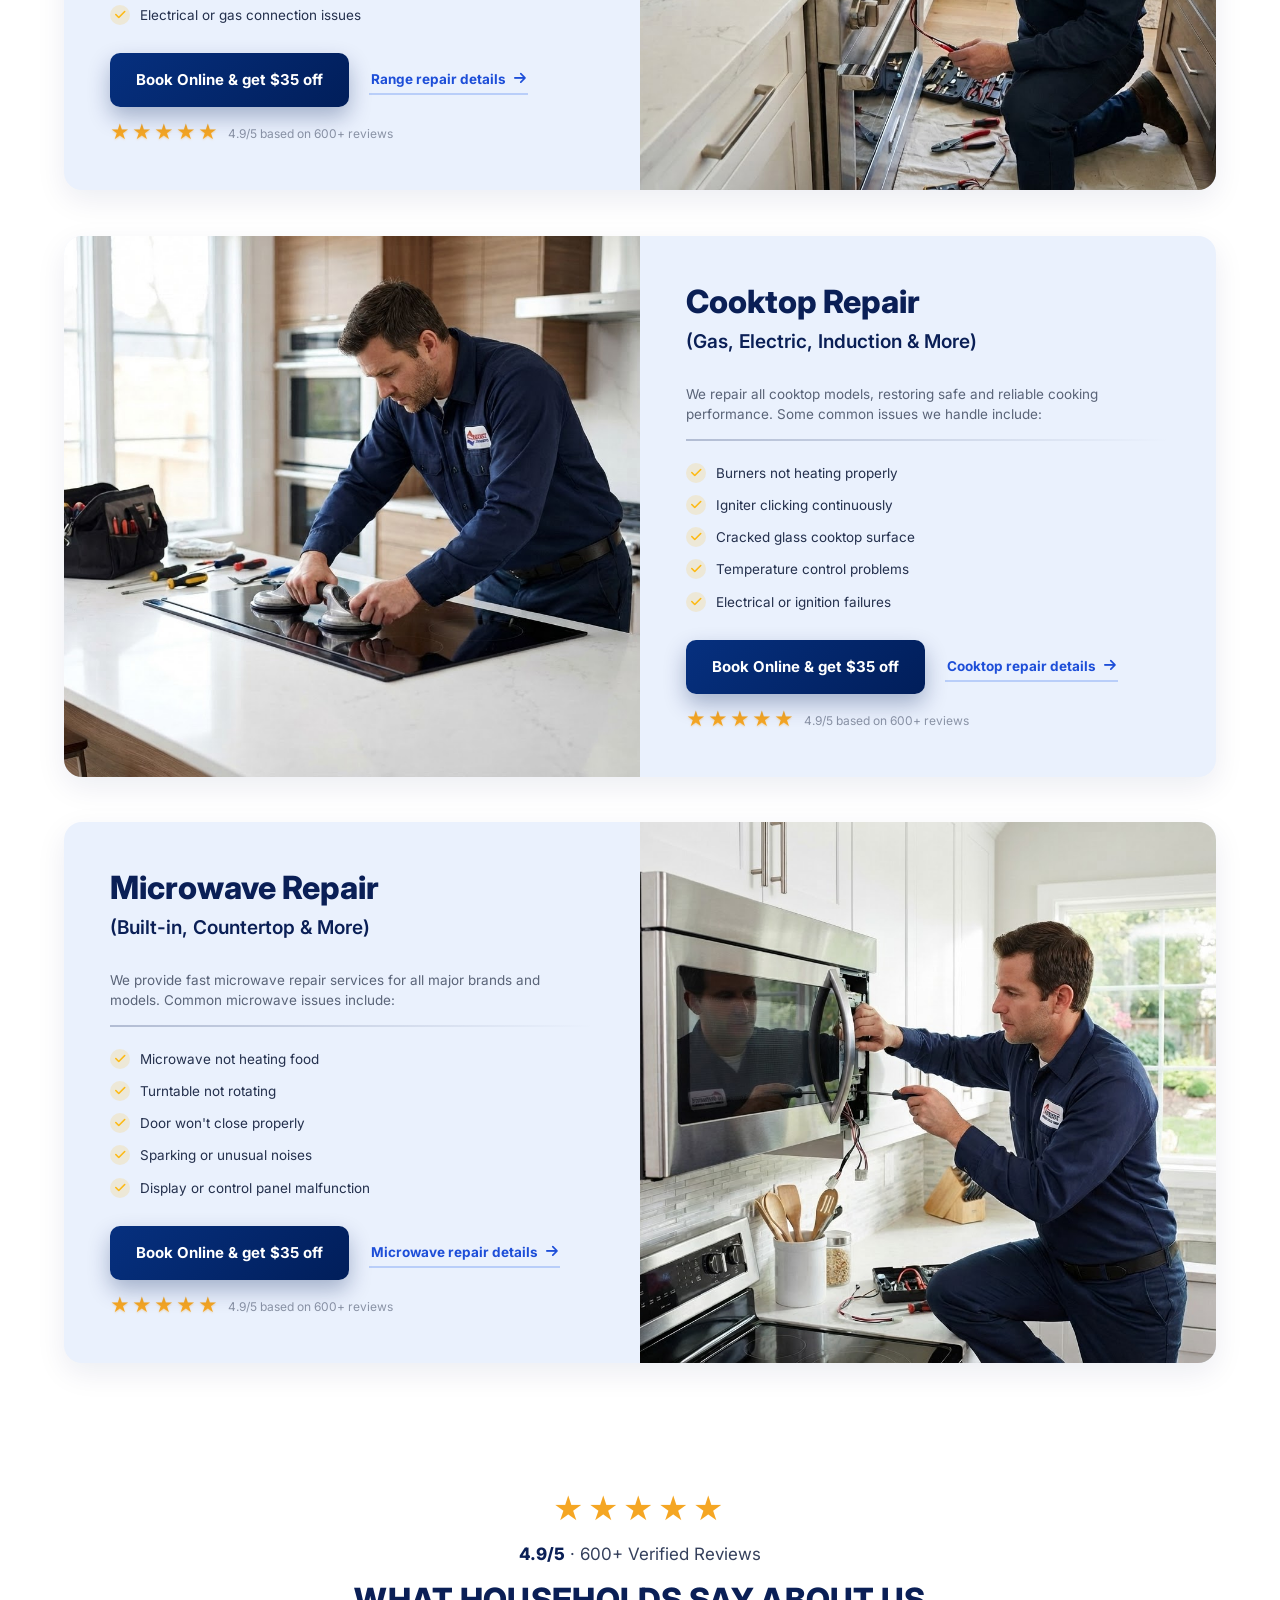
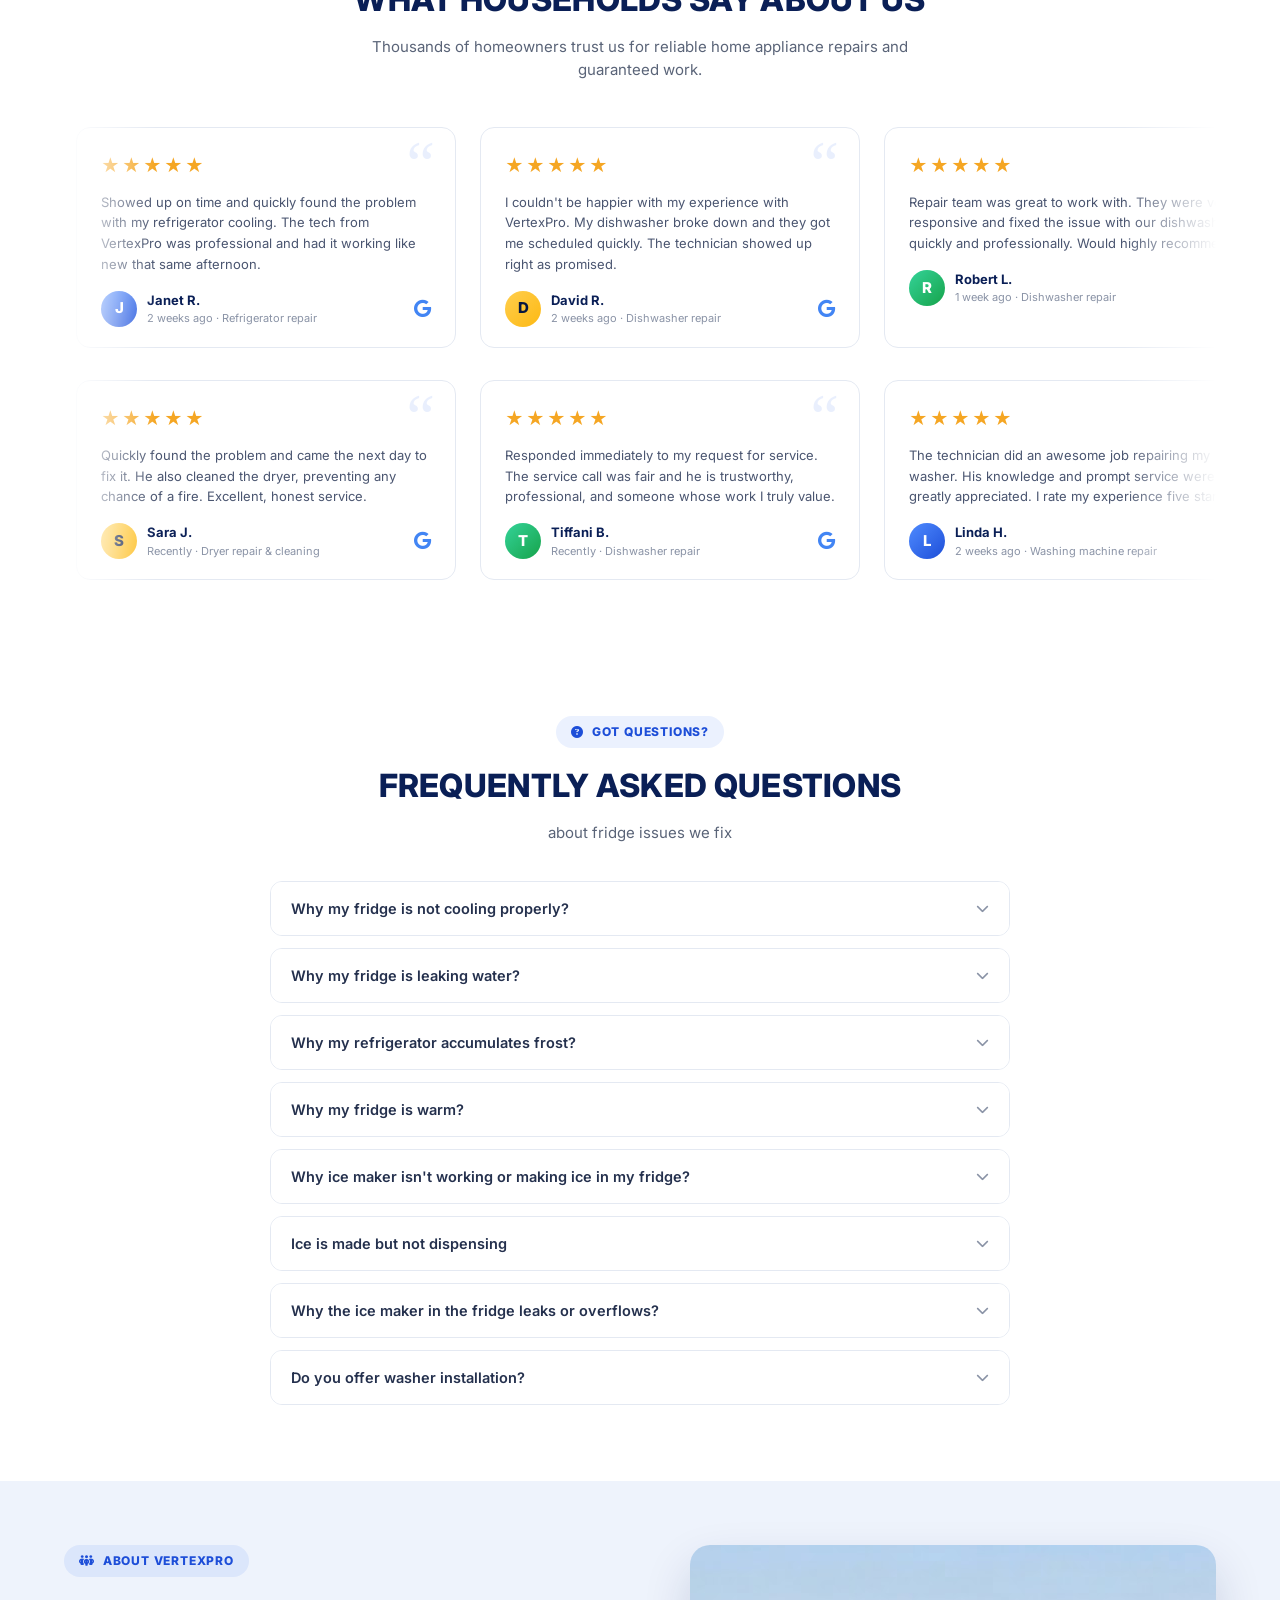
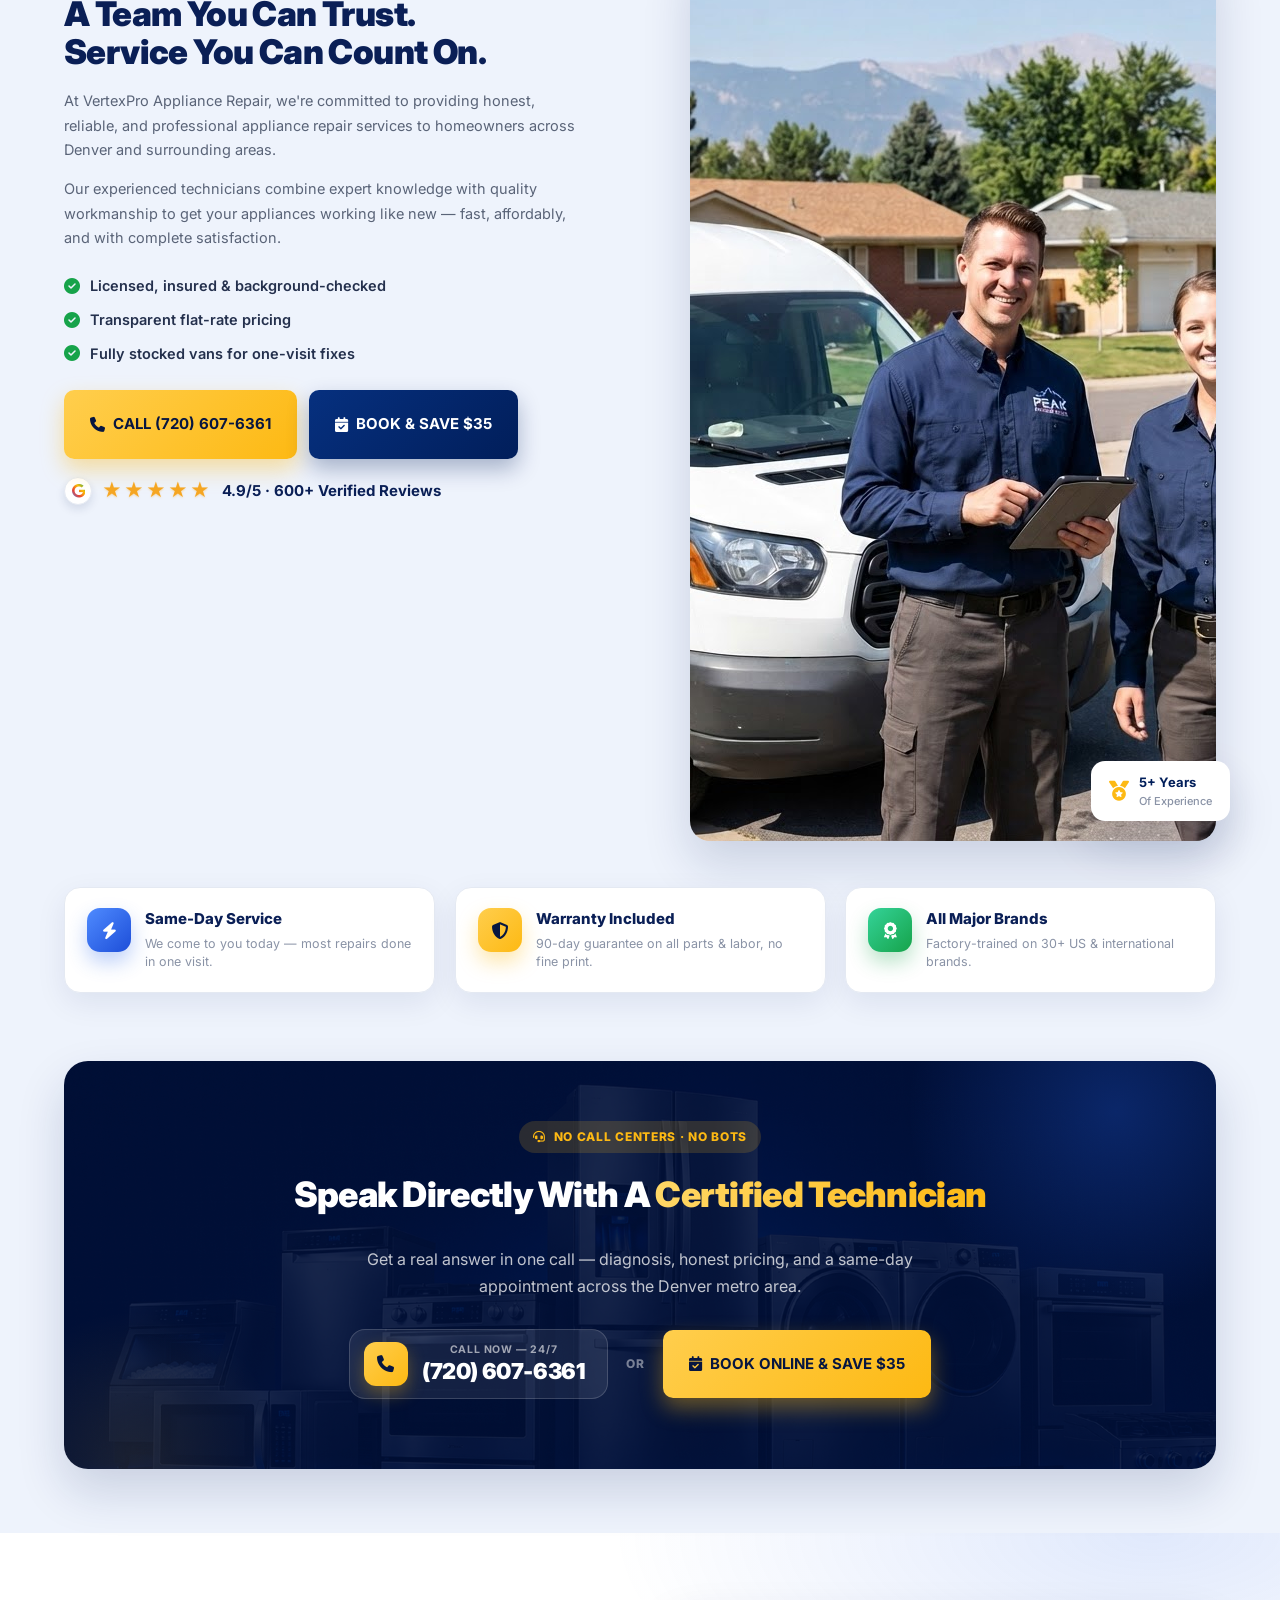
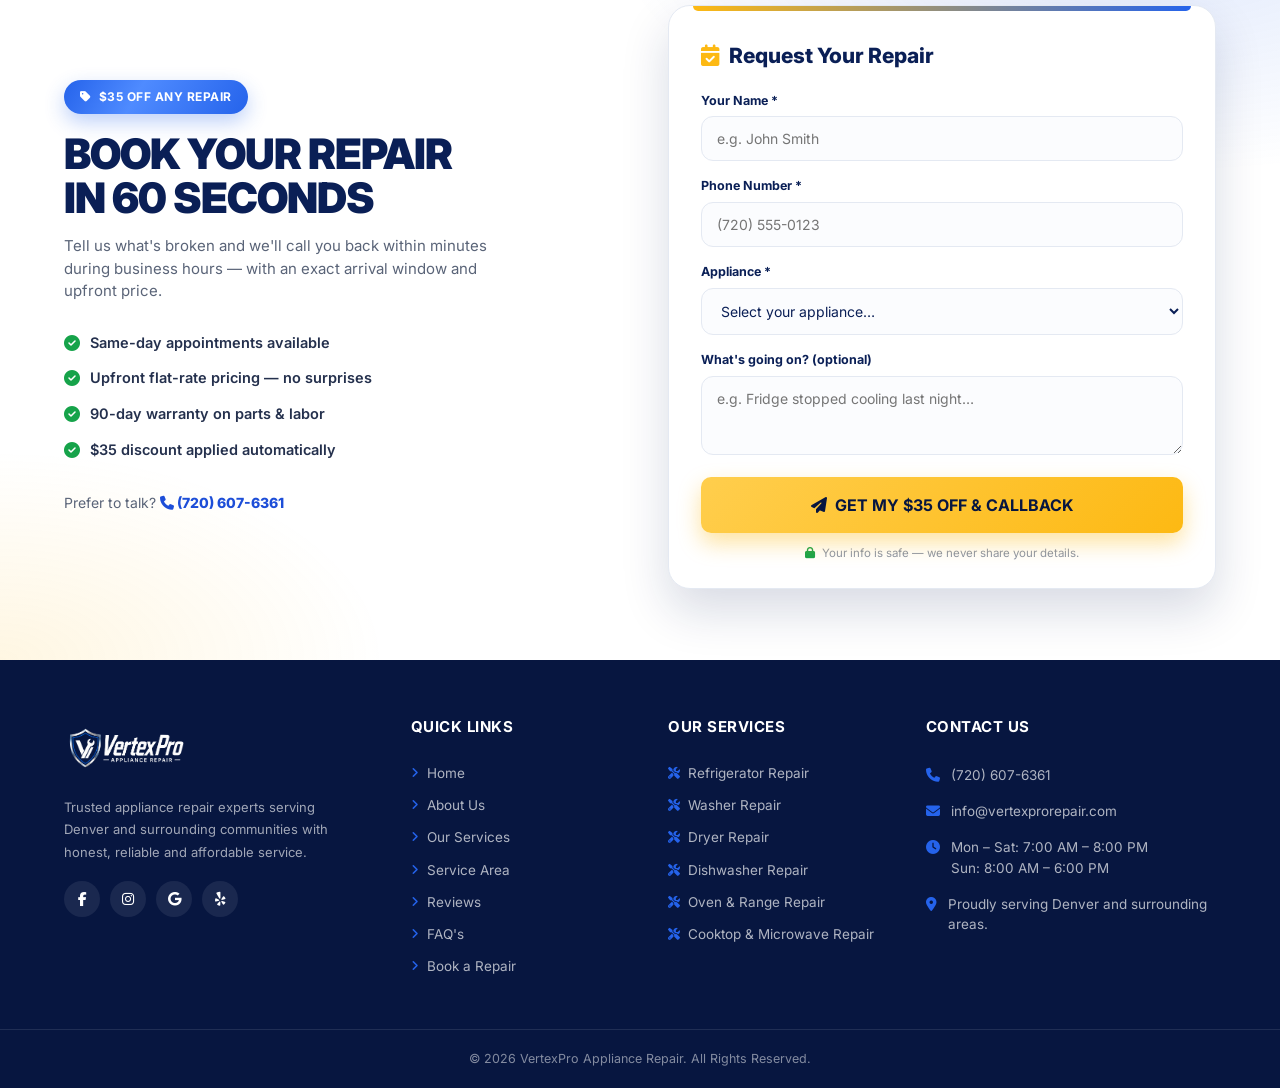
==== commit 6c7b8ec4: "logos position fixed" ====
--- a/index.html
+++ b/index.html
@@ -436,6 +436,13 @@
           <span class="brand-chip"
             ><img
               class="brand-logo"
+              src="images/logos/LG.png"
+              alt="LG logo"
+              loading="lazy"
+          /></span>
+          <span class="brand-chip"
+            ><img
+              class="brand-logo"
               src="images/logos/whirlpool.png"
               alt="Whirlpool logo"
               loading="lazy"
@@ -443,6 +450,42 @@
           <span class="brand-chip"
             ><img
               class="brand-logo"
+              src="images/logos/Sub%20Zero.png"
+              alt="Sub-Zero logo"
+              loading="lazy"
+          /></span>
+          <span class="brand-chip"
+            ><img
+              class="brand-logo"
+              src="images/logos/Miele.png"
+              alt="Miele logo"
+              loading="lazy"
+          /></span>
+          <span class="brand-chip"
+            ><img
+              class="brand-logo"
+              src="images/logos/Kenmore.png"
+              alt="Kenmore logo"
+              loading="lazy"
+          /></span>
+          <span class="brand-chip"
+            ><img
+              class="brand-logo"
+              src="images/logos/Electrolux.png"
+              alt="Electrolux logo"
+              loading="lazy"
+          /></span>
+          <span class="brand-chip"
+            ><img
+              class="brand-logo"
+              src="images/logos/Scotsman%20Ice%20Systems.png"
+              alt="Scotsman Ice Systems logo"
+              loading="lazy"
+          /></span>
+          <!-- duplicate for seamless marquee -->
+          <span class="brand-chip"
+            ><img
+              class="brand-logo"
               src="images/logos/LG.png"
               alt="LG logo"
               loading="lazy"
@@ -450,6 +493,13 @@
           <span class="brand-chip"
             ><img
               class="brand-logo"
+              src="images/logos/whirlpool.png"
+              alt="Whirlpool logo"
+              loading="lazy"
+          /></span>
+          <span class="brand-chip"
+            ><img
+              class="brand-logo"
               src="images/logos/Sub%20Zero.png"
               alt="Sub-Zero logo"
               loading="lazy"
@@ -482,56 +532,6 @@
               alt="Scotsman Ice Systems logo"
               loading="lazy"
           /></span>
-          <!-- duplicate for seamless marquee -->
-          <span class="brand-chip"
-            ><img
-              class="brand-logo"
-              src="images/logos/whirlpool.png"
-              alt="Whirlpool logo"
-              loading="lazy"
-          /></span>
-          <span class="brand-chip"
-            ><img
-              class="brand-logo"
-              src="images/logos/LG.png"
-              alt="LG logo"
-              loading="lazy"
-          /></span>
-          <span class="brand-chip"
-            ><img
-              class="brand-logo"
-              src="images/logos/Sub%20Zero.png"
-              alt="Sub-Zero logo"
-              loading="lazy"
-          /></span>
-          <span class="brand-chip"
-            ><img
-              class="brand-logo"
-              src="images/logos/Miele.png"
-              alt="Miele logo"
-              loading="lazy"
-          /></span>
-          <span class="brand-chip"
-            ><img
-              class="brand-logo"
-              src="images/logos/Kenmore.png"
-              alt="Kenmore logo"
-              loading="lazy"
-          /></span>
-          <span class="brand-chip"
-            ><img
-              class="brand-logo"
-              src="images/logos/Electrolux.png"
-              alt="Electrolux logo"
-              loading="lazy"
-          /></span>
-          <span class="brand-chip"
-            ><img
-              class="brand-logo"
-              src="images/logos/Scotsman%20Ice%20Systems.png"
-              alt="Scotsman Ice Systems logo"
-              loading="lazy"
-          /></span>
         </div>
       </div>
 
@@ -540,6 +540,13 @@
           <span class="brand-chip"
             ><img
               class="brand-logo"
+              src="images/logos/Magic%20Chef.png"
+              alt="Magic Chef logo"
+              loading="lazy"
+          /></span>
+          <span class="brand-chip"
+            ><img
+              class="brand-logo"
               src="images/logos/samsung.png"
               alt="Samsung logo"
               loading="lazy"
@@ -547,6 +554,42 @@
           <span class="brand-chip"
             ><img
               class="brand-logo"
+              src="images/logos/Roper.png"
+              alt="Roper logo"
+              loading="lazy"
+          /></span>
+          <span class="brand-chip"
+            ><img
+              class="brand-logo"
+              src="images/logos/Summit.png"
+              alt="Summit logo"
+              loading="lazy"
+          /></span>
+          <span class="brand-chip"
+            ><img
+              class="brand-logo"
+              src="images/logos/Gaggenau.png"
+              alt="Gaggenau logo"
+              loading="lazy"
+          /></span>
+          <span class="brand-chip"
+            ><img
+              class="brand-logo"
+              src="images/logos/Haier.png"
+              alt="Haier logo"
+              loading="lazy"
+          /></span>
+          <span class="brand-chip"
+            ><img
+              class="brand-logo"
+              src="images/logos/Jennair.png"
+              alt="Jenn-Air logo"
+              loading="lazy"
+          /></span>
+          <!-- duplicate for seamless marquee -->
+          <span class="brand-chip"
+            ><img
+              class="brand-logo"
               src="images/logos/Magic%20Chef.png"
               alt="Magic Chef logo"
               loading="lazy"
@@ -554,51 +597,8 @@
           <span class="brand-chip"
             ><img
               class="brand-logo"
-              src="images/logos/Roper.png"
-              alt="Roper logo"
-              loading="lazy"
-          /></span>
-          <span class="brand-chip"
-            ><img
-              class="brand-logo"
-              src="images/logos/Summit.png"
-              alt="Summit logo"
-              loading="lazy"
-          /></span>
-          <span class="brand-chip"
-            ><img
-              class="brand-logo"
-              src="images/logos/Gaggenau.png"
-              alt="Gaggenau logo"
-              loading="lazy"
-          /></span>
-          <span class="brand-chip"
-            ><img
-              class="brand-logo"
-              src="images/logos/Haier.png"
-              alt="Haier logo"
-              loading="lazy"
-          /></span>
-          <span class="brand-chip"
-            ><img
-              class="brand-logo"
-              src="images/logos/Jennair.png"
-              alt="Jenn-Air logo"
-              loading="lazy"
-          /></span>
-          <!-- duplicate for seamless marquee -->
-          <span class="brand-chip"
-            ><img
-              class="brand-logo"
               src="images/logos/samsung.png"
               alt="Samsung logo"
-              loading="lazy"
-          /></span>
-          <span class="brand-chip"
-            ><img
-              class="brand-logo"
-              src="images/logos/Magic%20Chef.png"
-              alt="Magic Chef logo"
               loading="lazy"
           /></span>
           <span class="brand-chip"
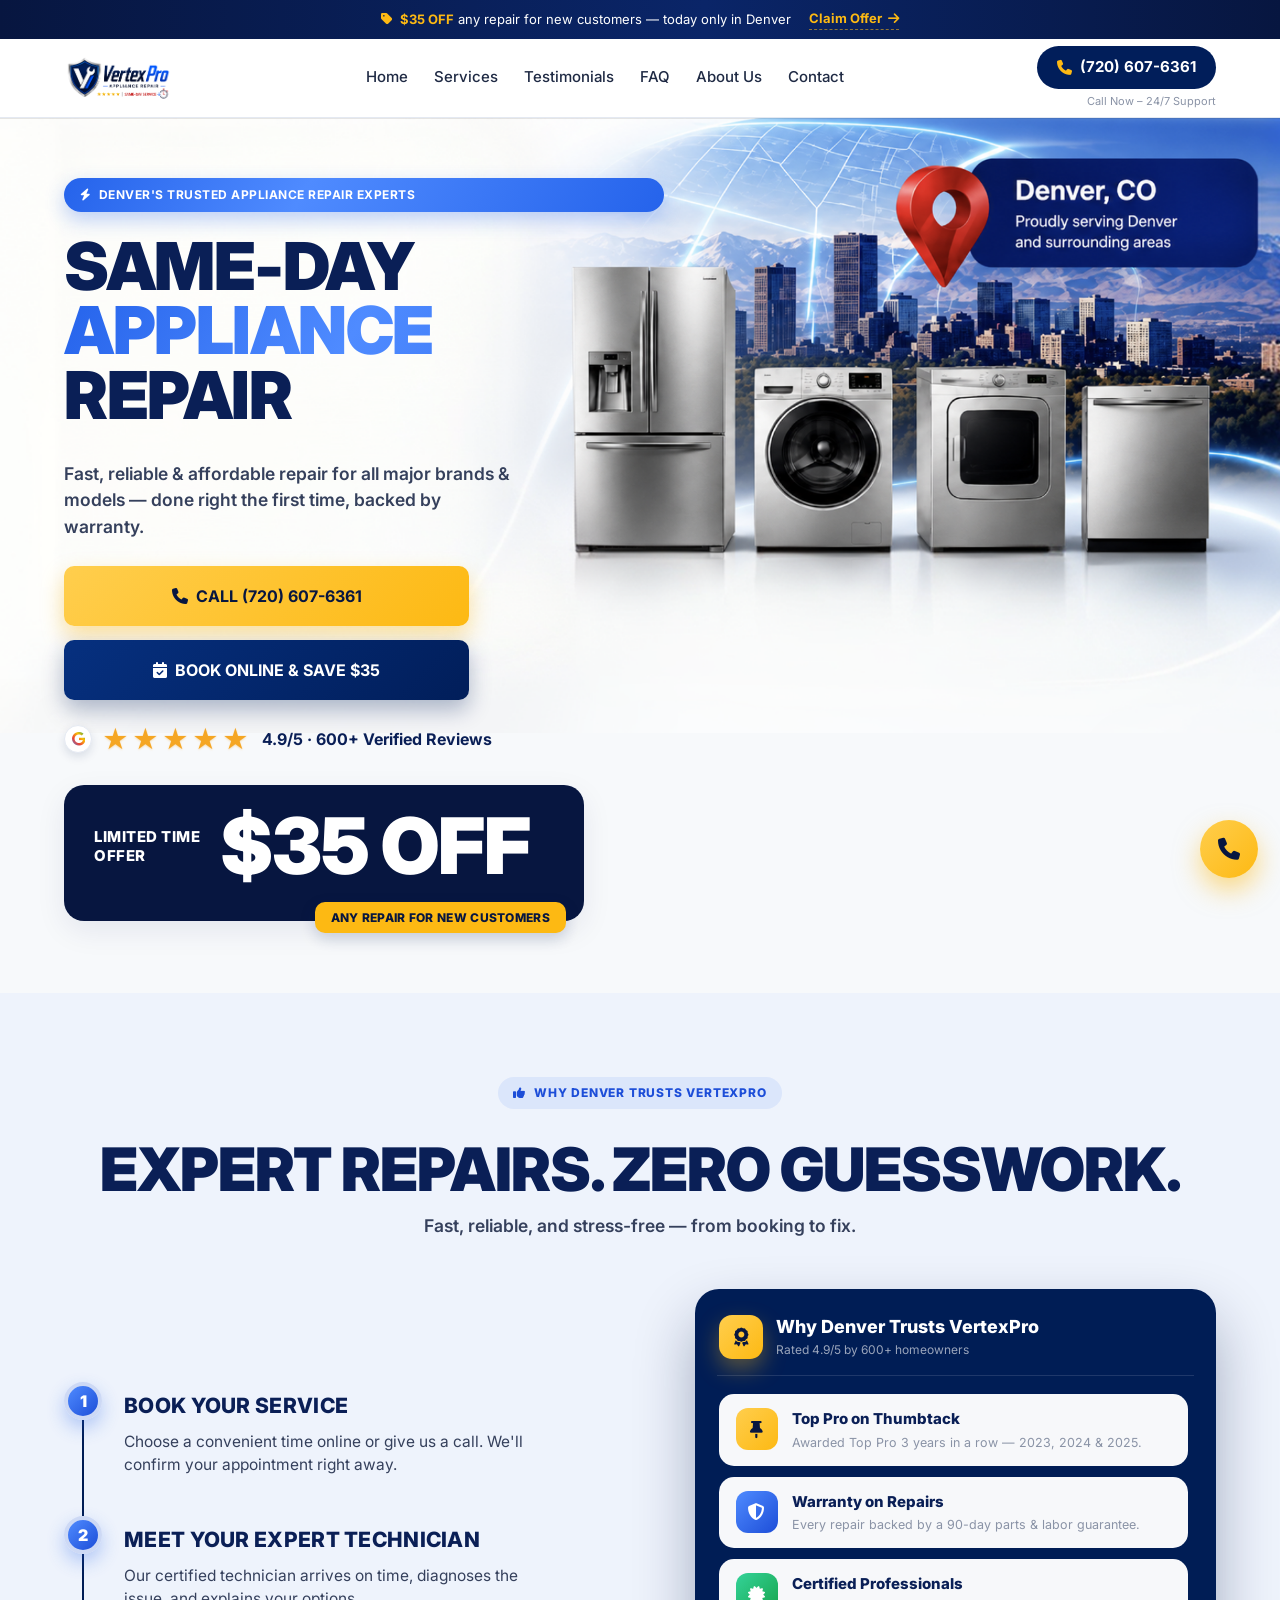
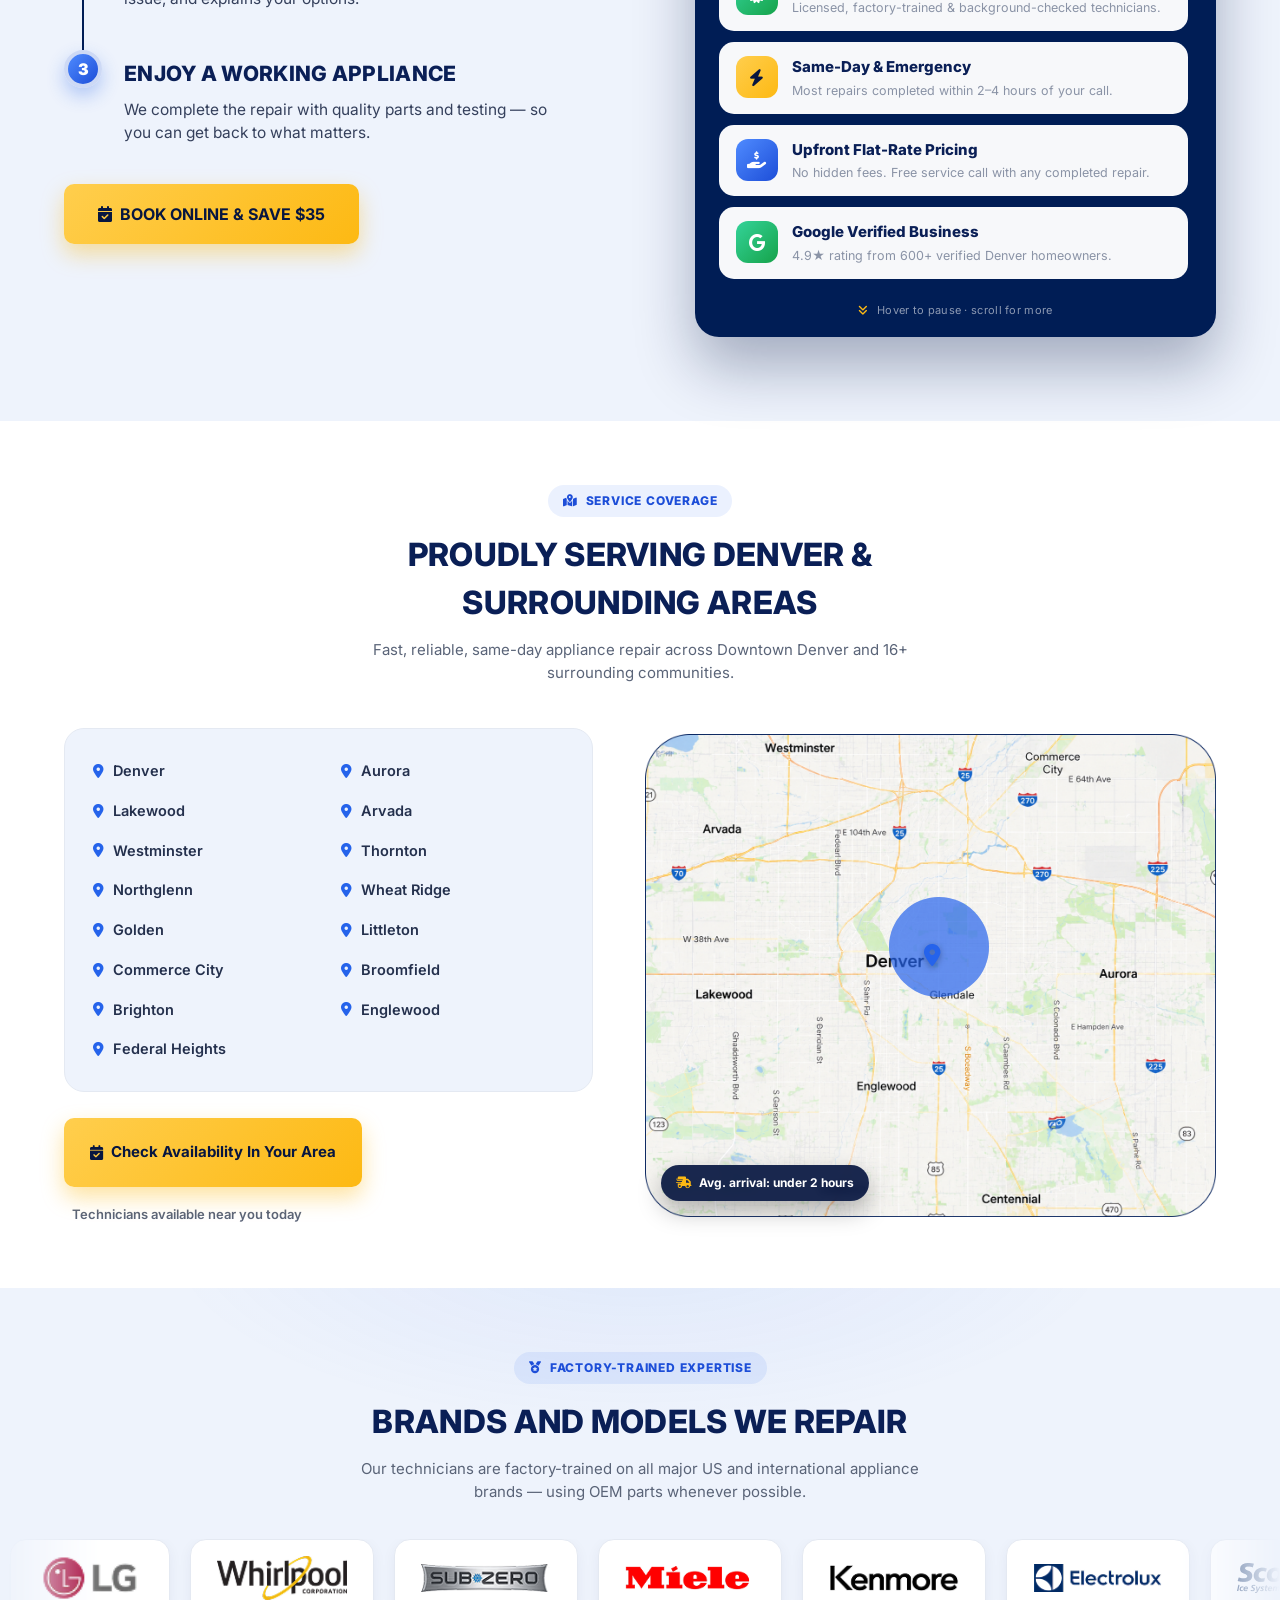
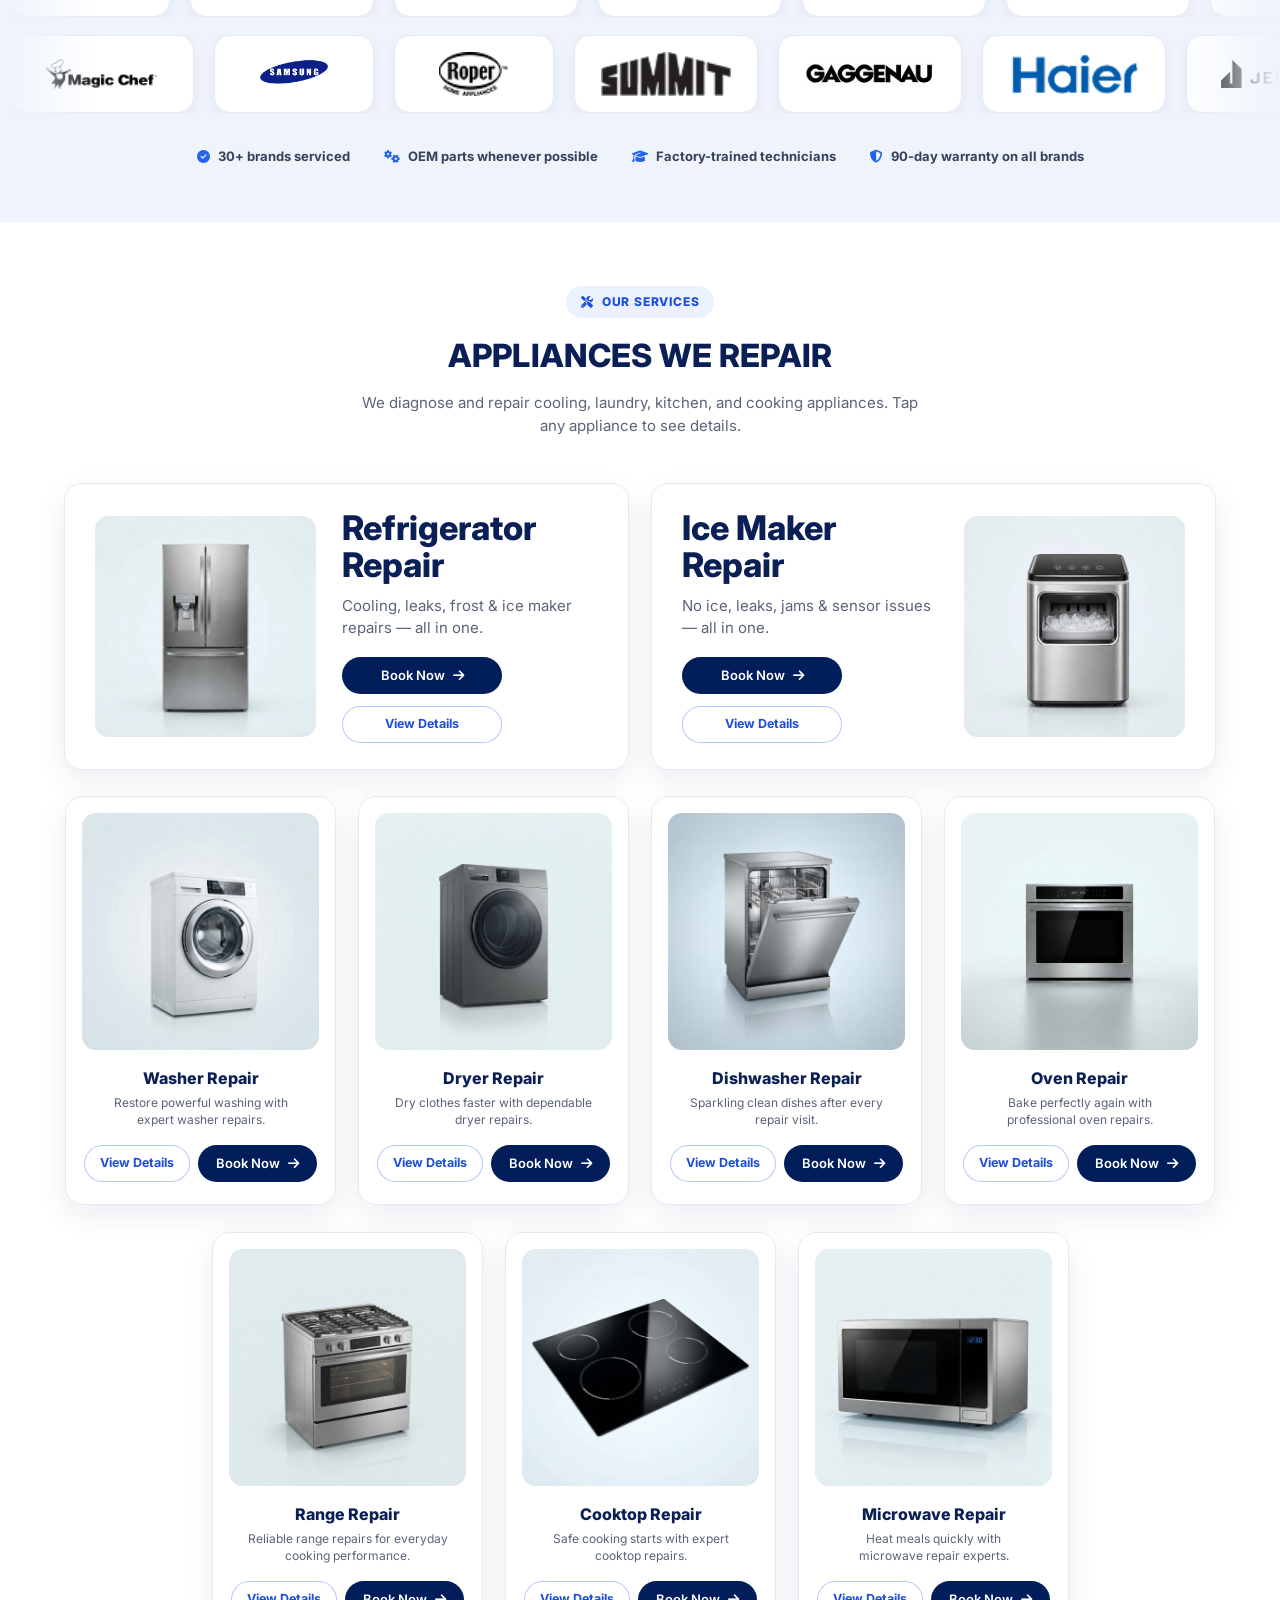
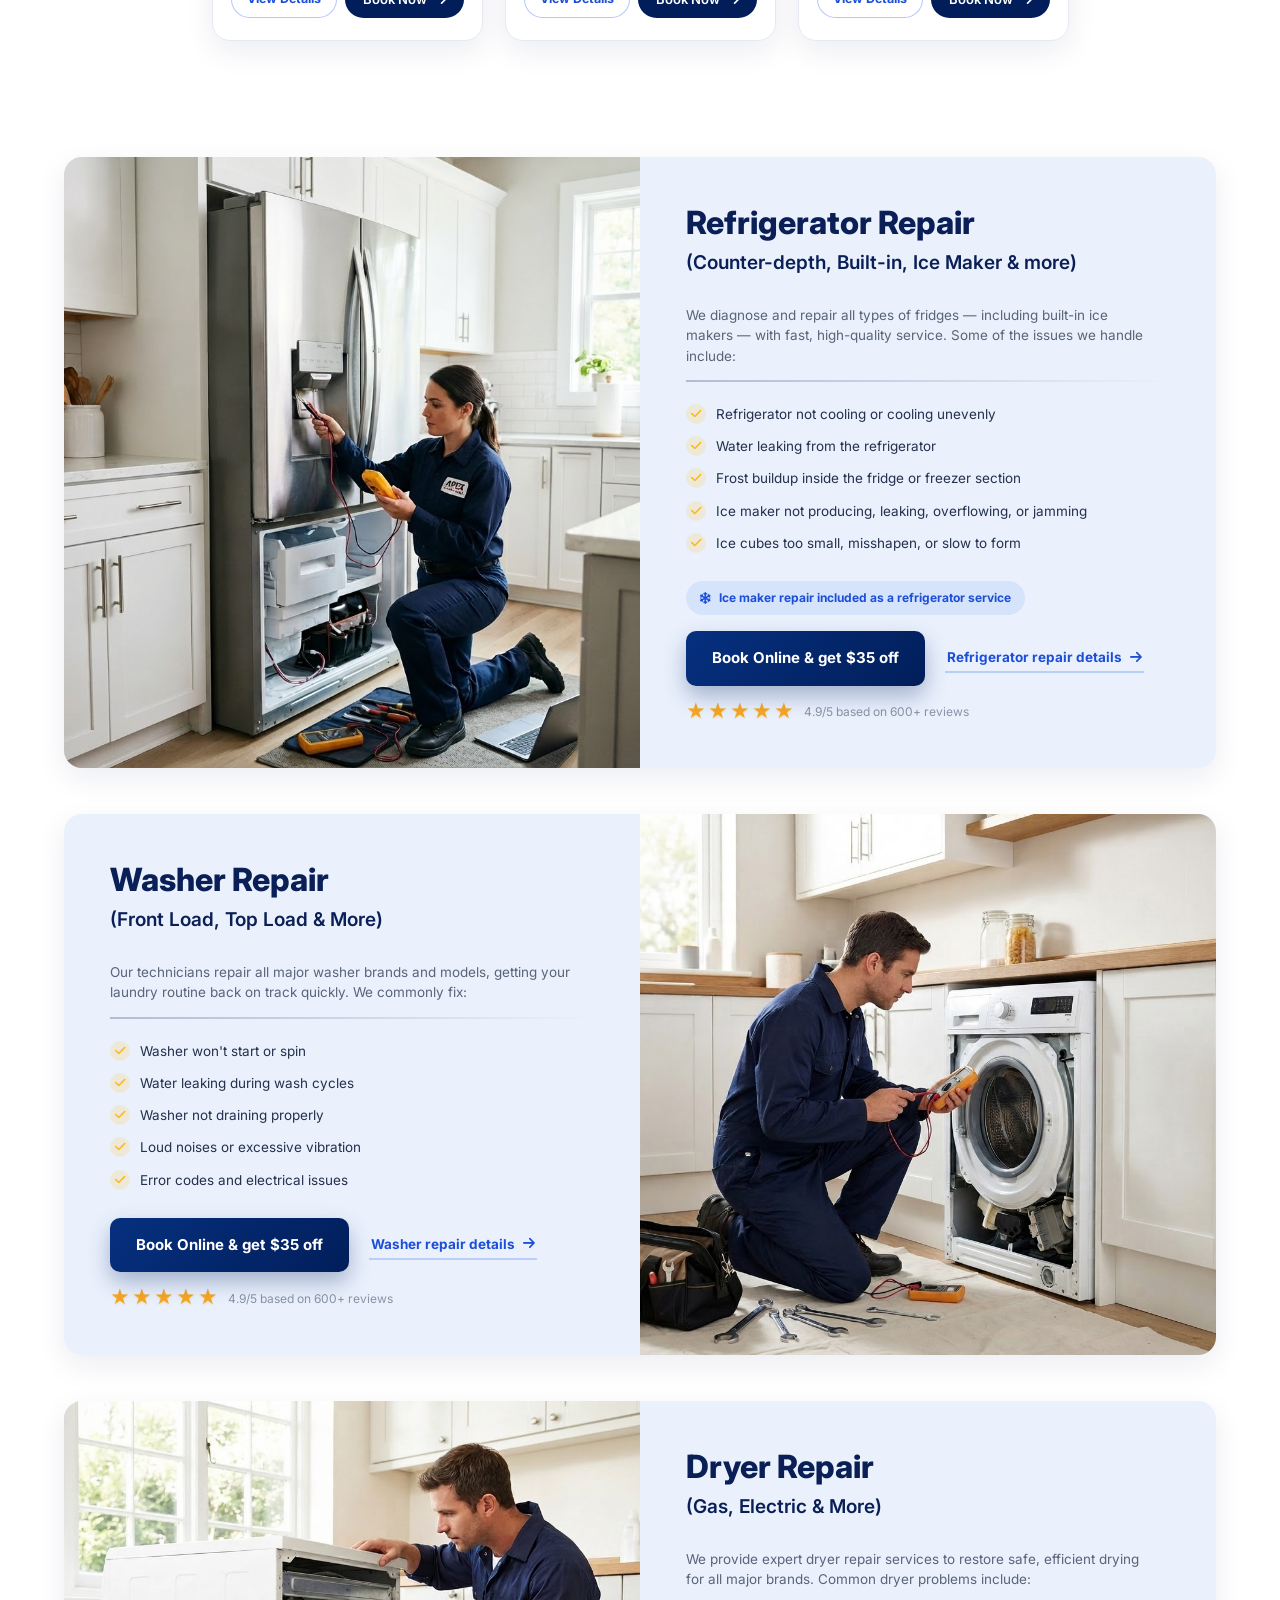
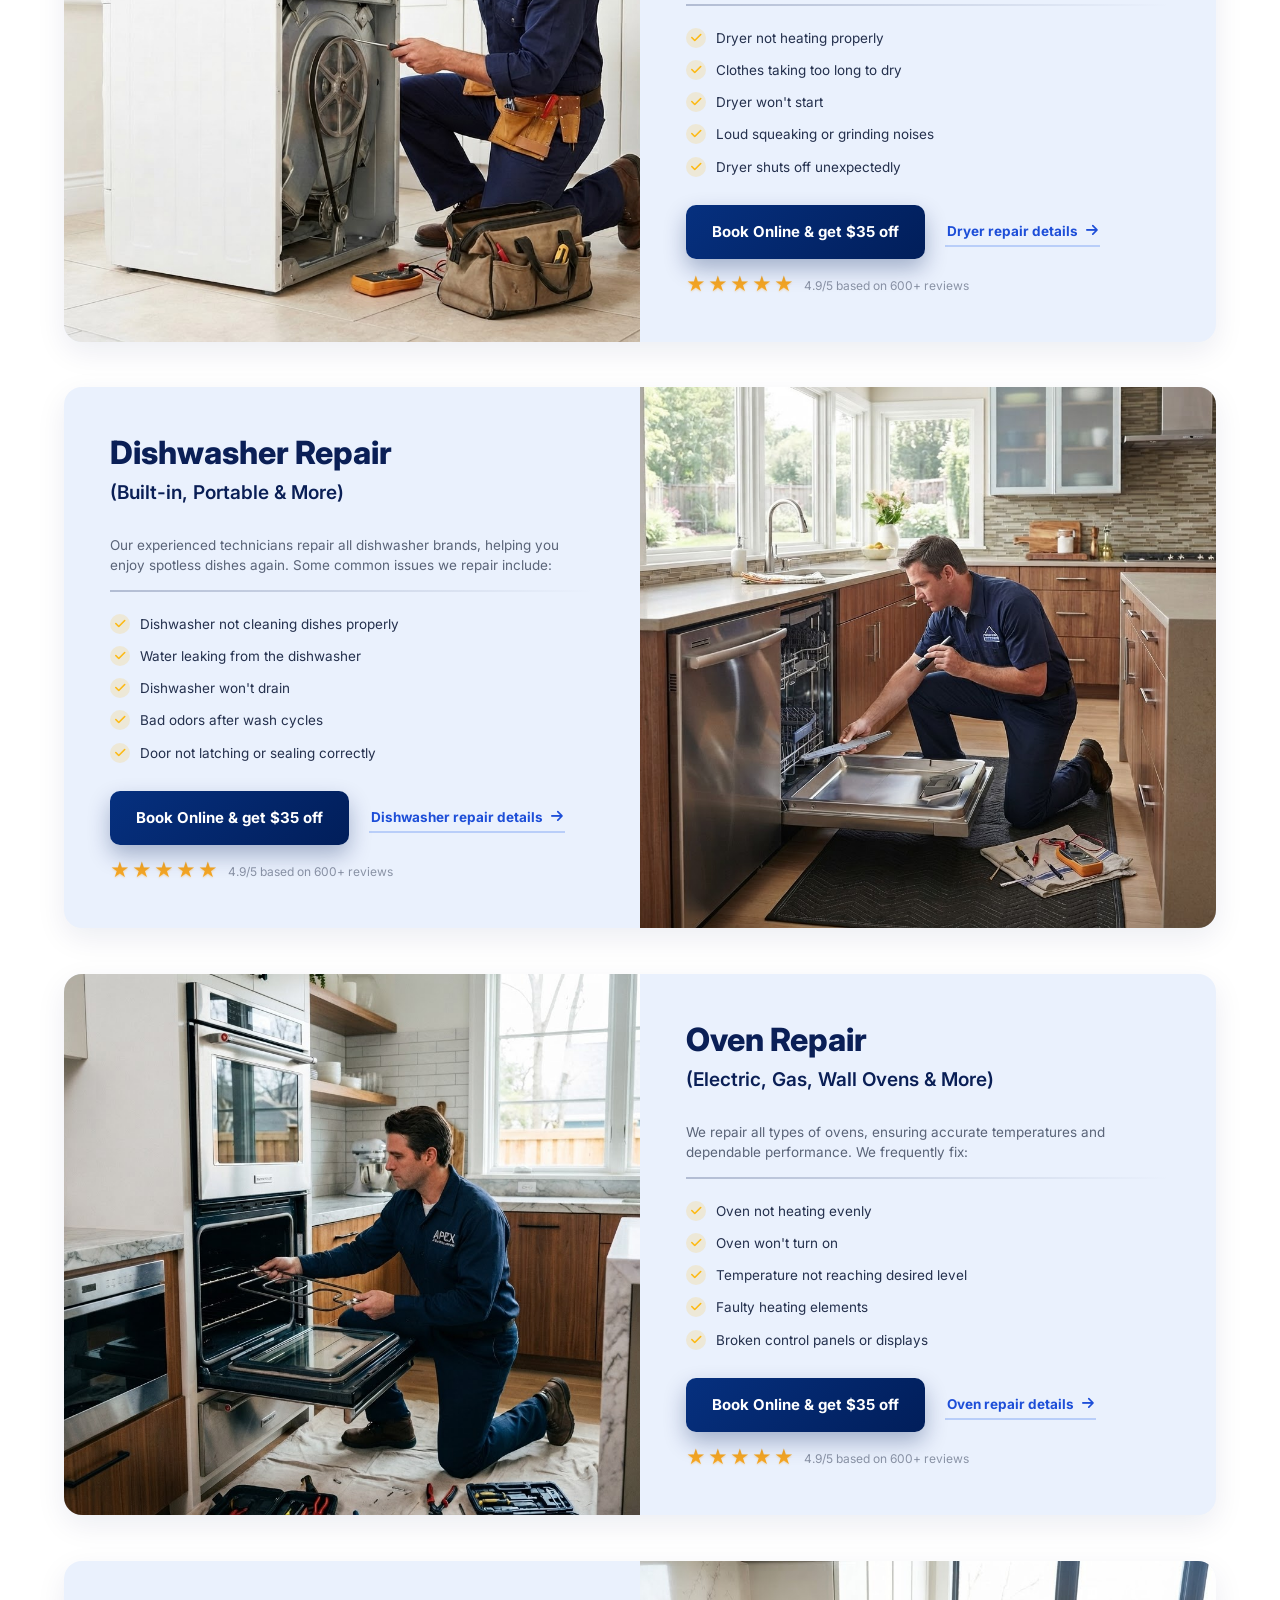
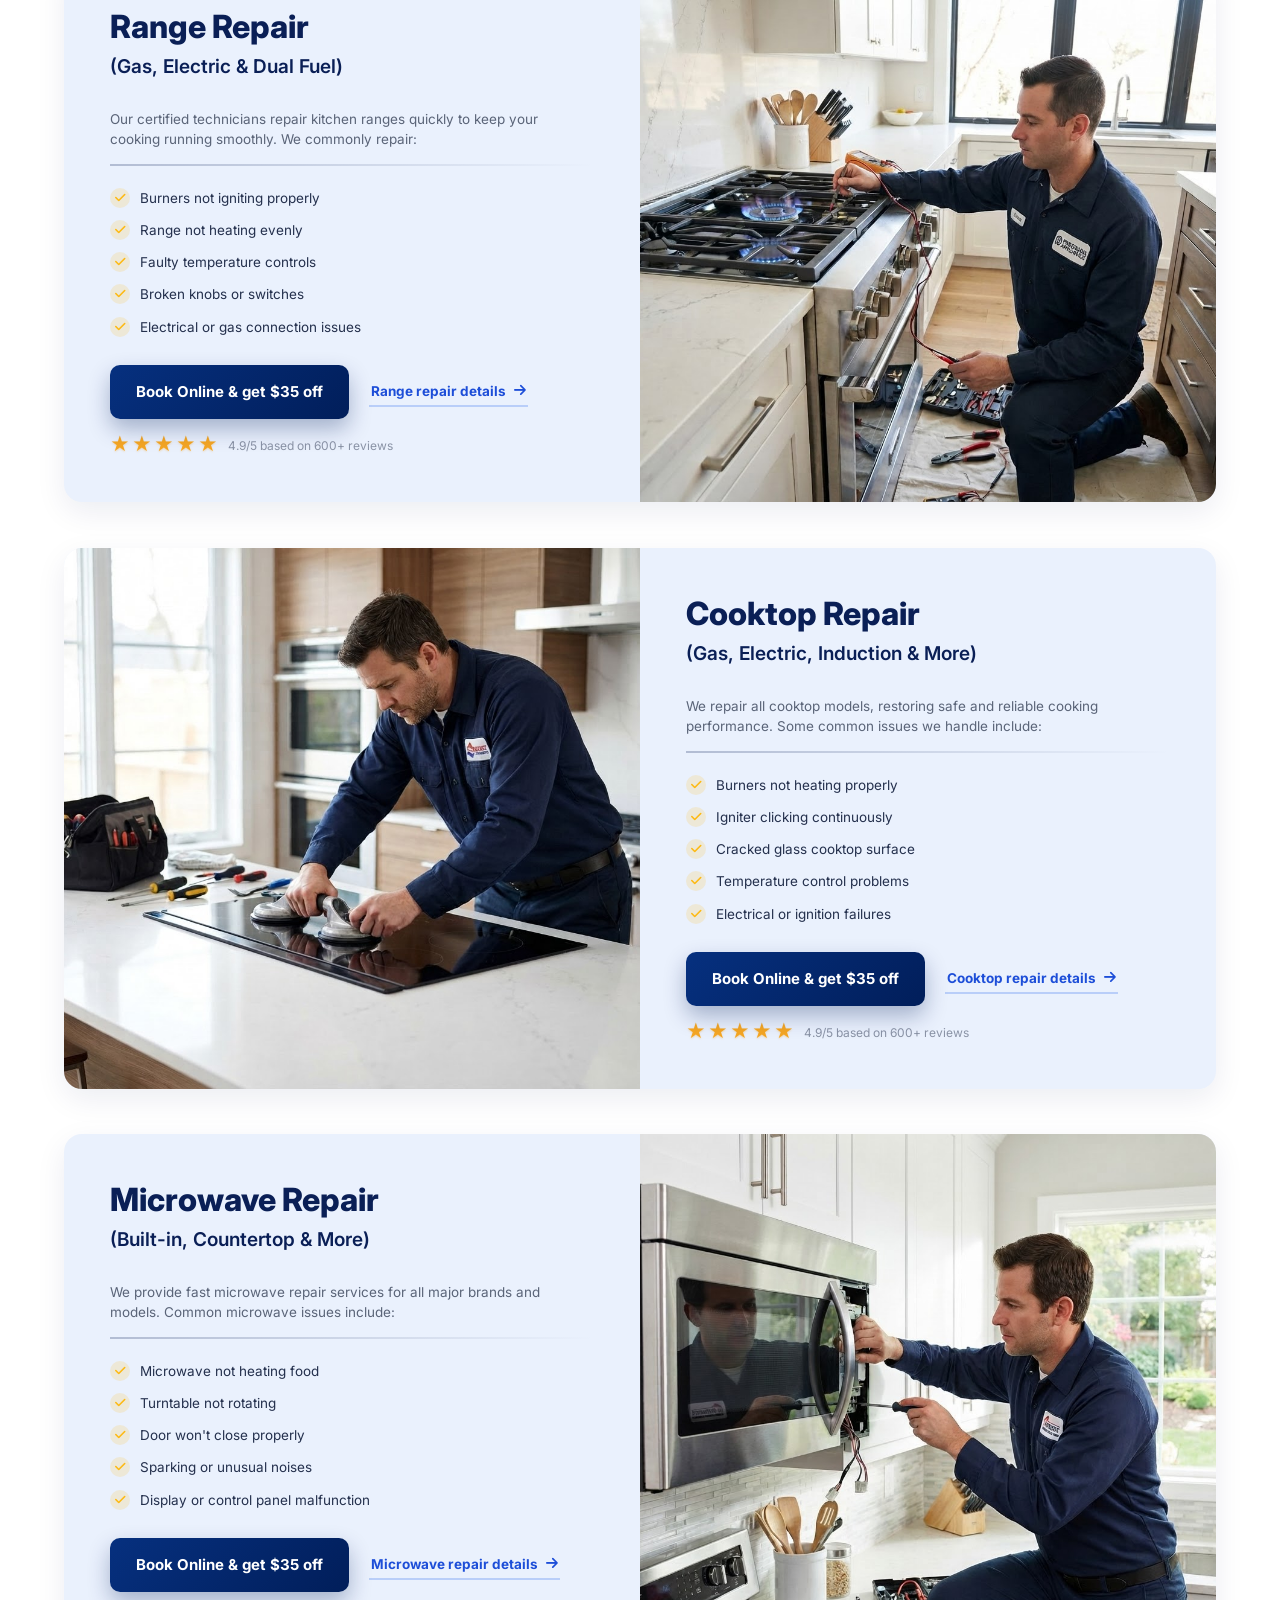
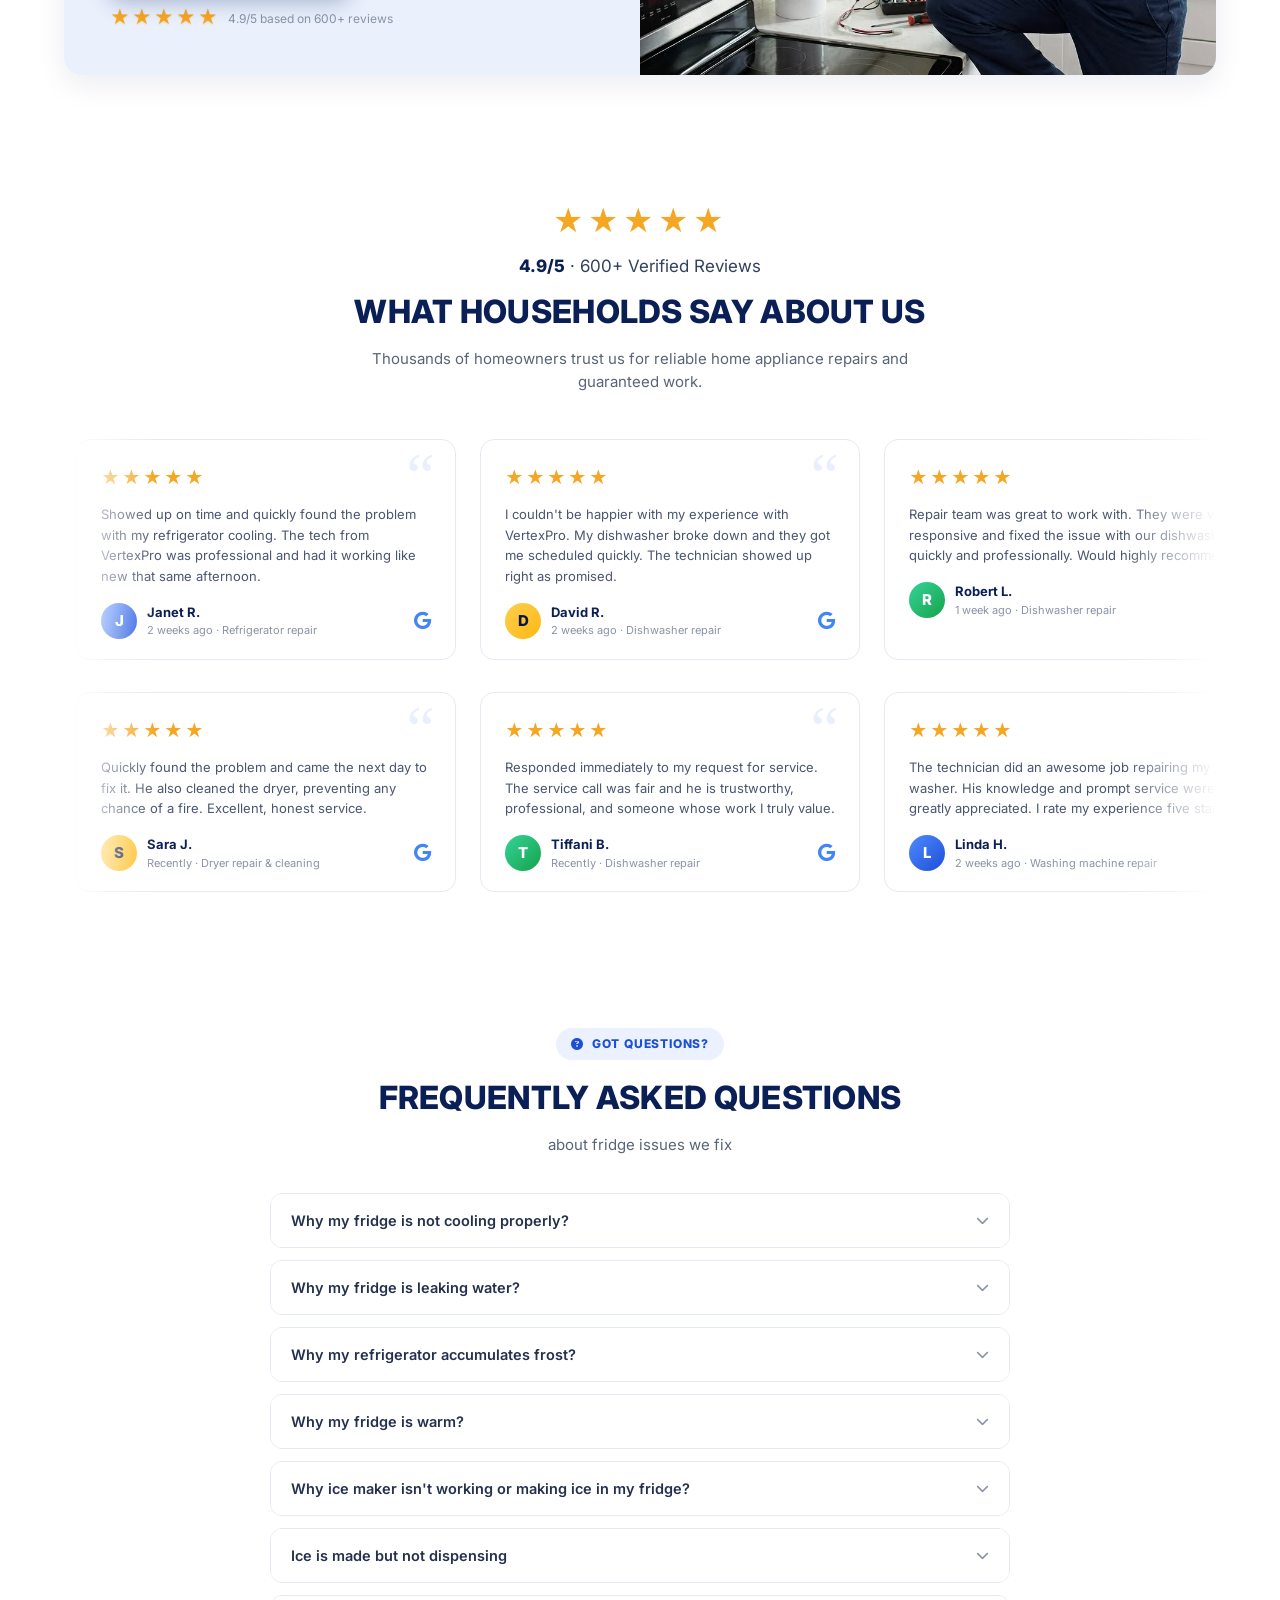
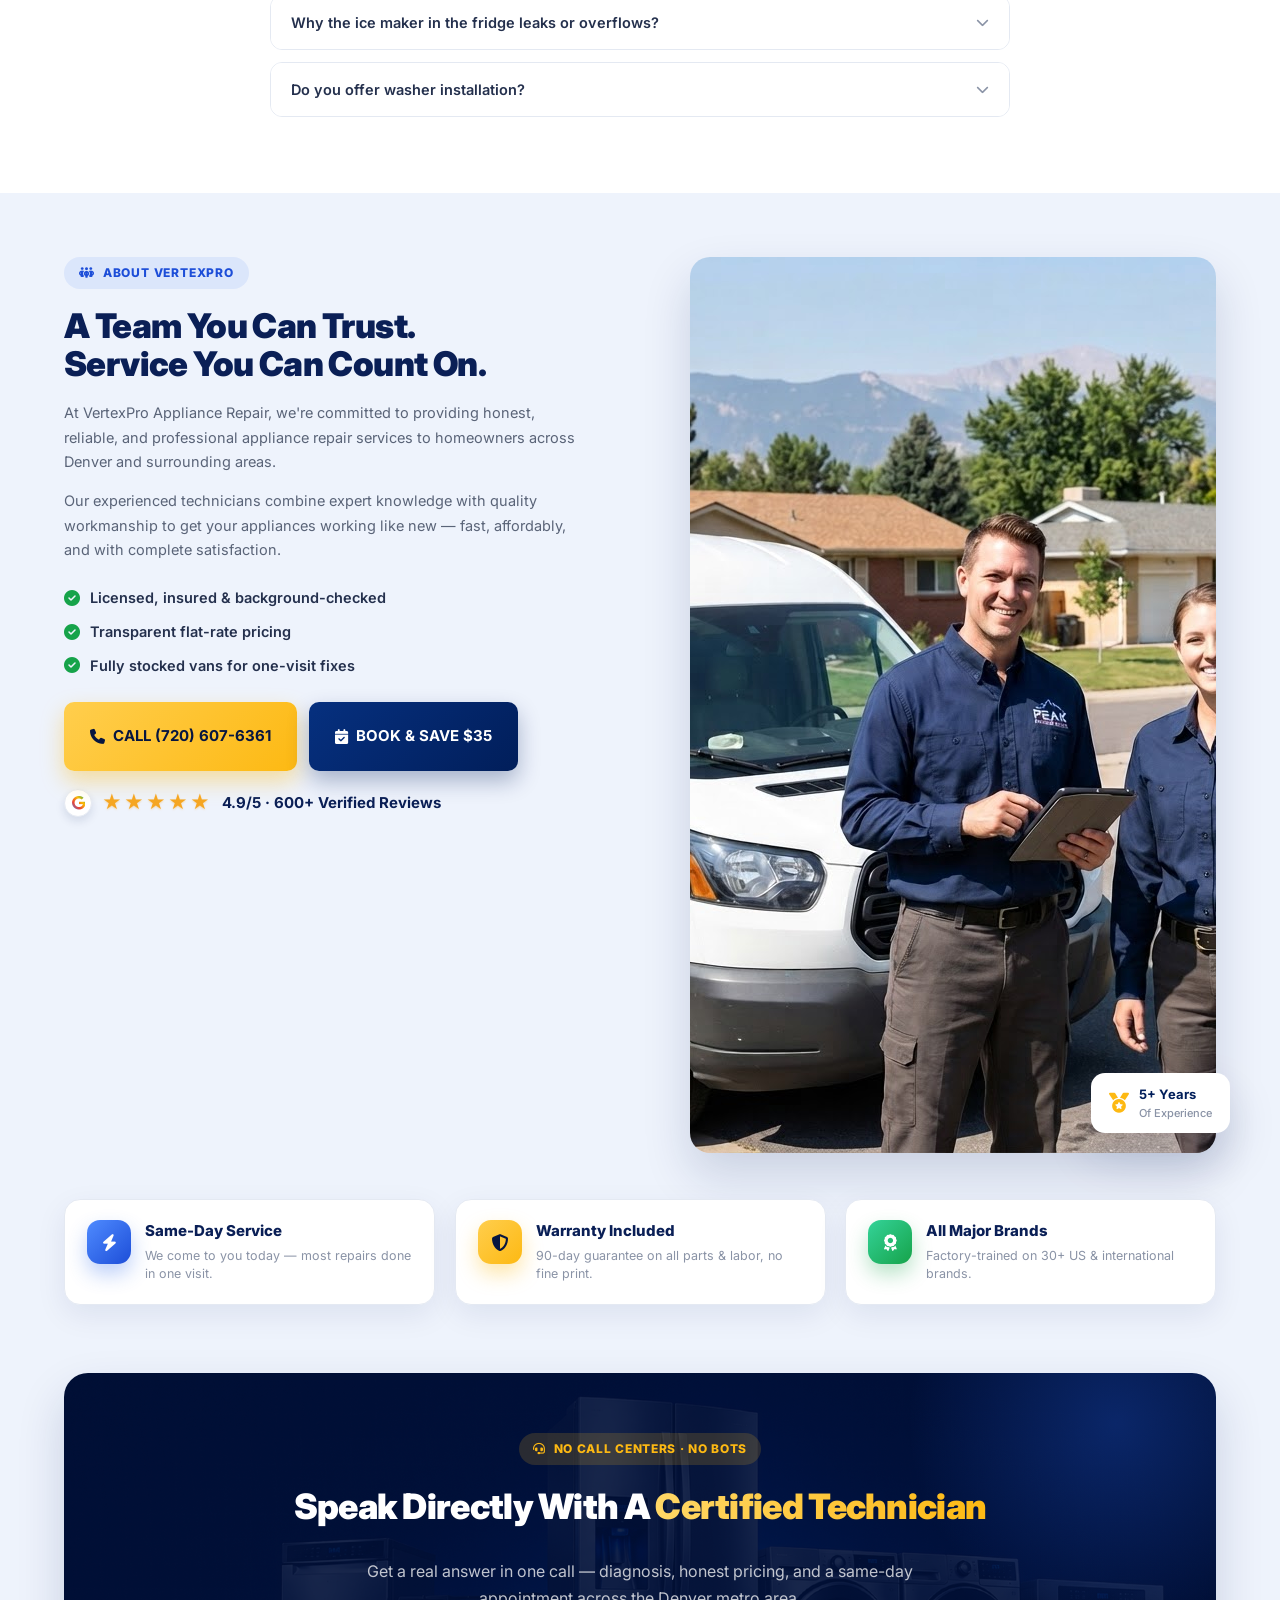
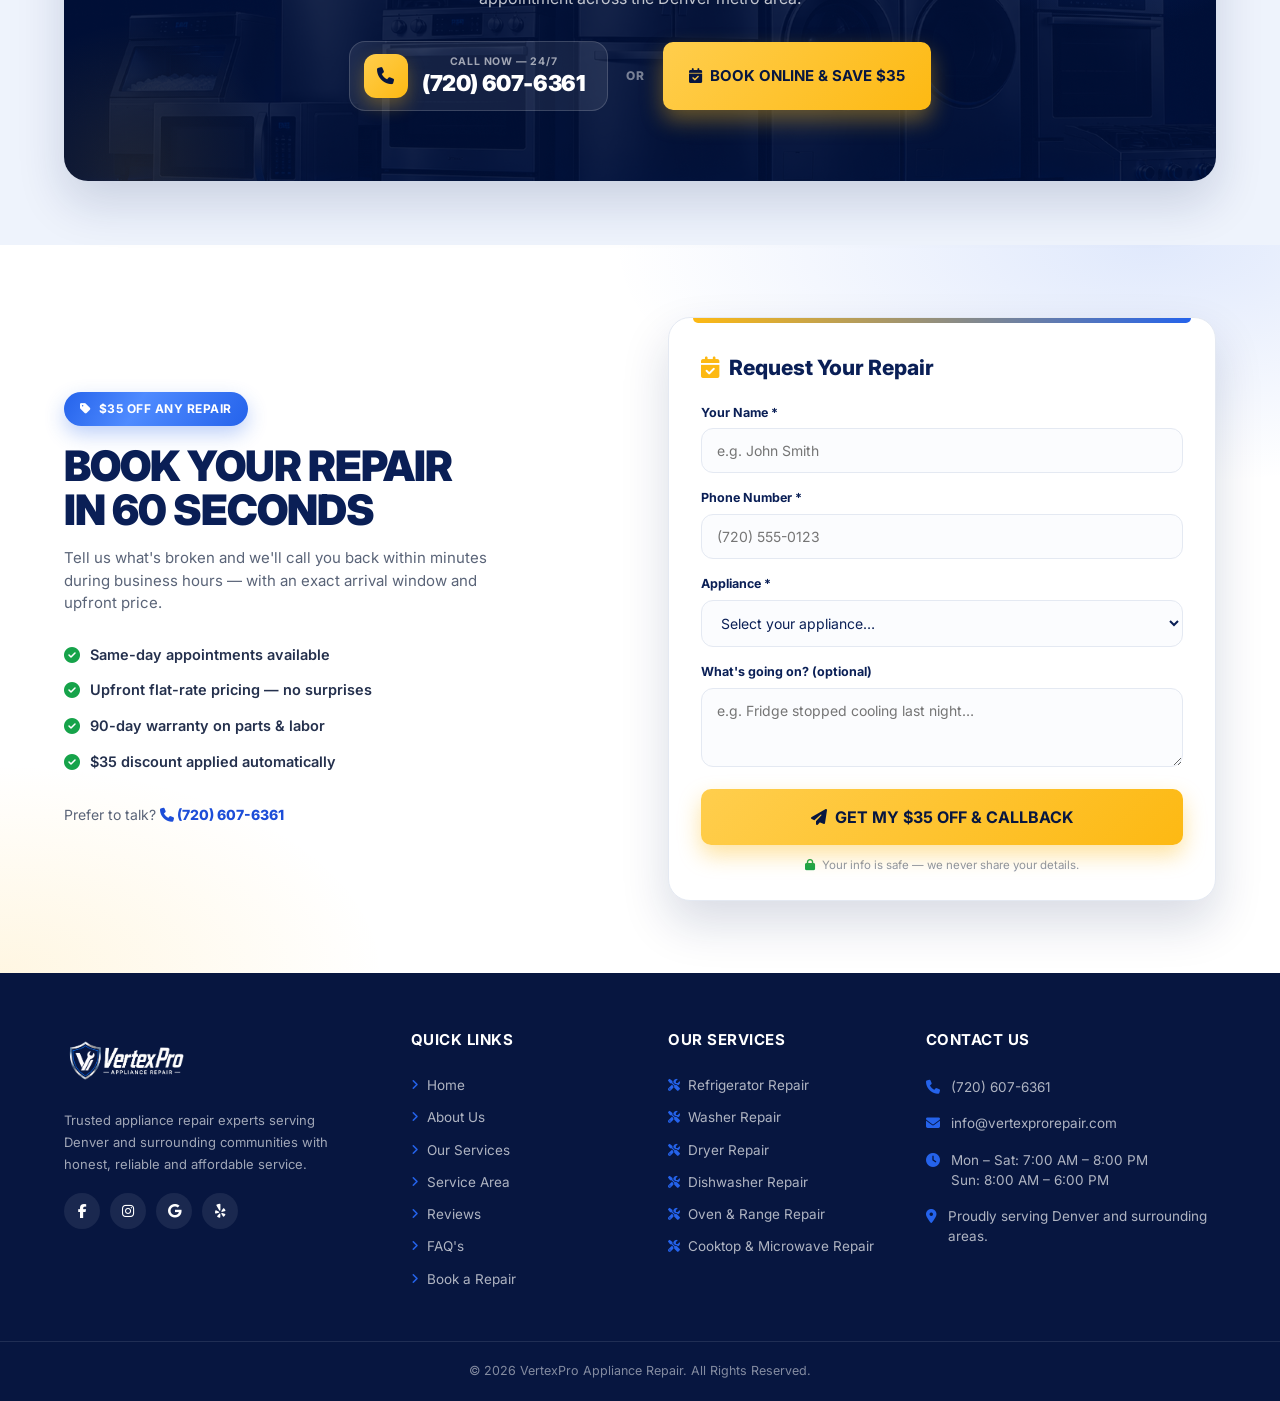
==== commit 3d1dd516: "main appliance card mak ethem prominent + appliance card center allign" ====
--- a/index.html
+++ b/index.html
@@ -671,10 +671,10 @@
           appliances. Tap any appliance to see details.
         </p>
         <div class="appliance-grid">
-          <article class="appliance-card reveal zoom">
+          <article class="appliance-card featured reveal zoom">
             <a
               href="service.html?s=refrigerator"
-              class="thumb-link"
+              class="thumb-link feat-media"
               aria-label="Refrigerator repair details"
             >
               <div class="thumb">
@@ -687,15 +687,48 @@
                 />
               </div>
             </a>
-            <h4>Refrigerator Repair</h4>
-            <p>Cooling, leaks, frost &amp; ice maker repairs — all in one.</p>
-            <div class="card-ctas">
-              <a href="service.html?s=refrigerator" class="btn btn-pill-outline"
-                >View Details</a
-              >
-              <a href="#book" class="btn btn-pill-navy"
-                >Book Now <i class="fa-solid fa-arrow-right"></i
-              ></a>
+            <div class="feat-body">
+              <h4>Refrigerator Repair</h4>
+              <p>Cooling, leaks, frost &amp; ice maker repairs — all in one.</p>
+              <div class="card-ctas">
+                <a href="#book" class="btn btn-pill-navy"
+                  >Book Now <i class="fa-solid fa-arrow-right"></i
+                ></a>
+                <a
+                  href="service.html?s=refrigerator"
+                  class="btn btn-pill-outline"
+                  >View Details</a
+                >
+              </div>
+            </div>
+          </article>
+          <article class="appliance-card featured img-right reveal zoom">
+            <a
+              href="service.html?s=ice-maker"
+              class="thumb-link feat-media"
+              aria-label="Ice maker repair details"
+            >
+              <div class="thumb">
+                <img
+                  src="images/appliance-icemaker.png"
+                  alt="Stainless steel countertop ice maker"
+                  loading="lazy"
+                  width="512"
+                  height="512"
+                />
+              </div>
+            </a>
+            <div class="feat-body">
+              <h4>Ice Maker Repair</h4>
+              <p>No ice, leaks, jams &amp; sensor issues — all in one.</p>
+              <div class="card-ctas">
+                <a href="#book" class="btn btn-pill-navy"
+                  >Book Now <i class="fa-solid fa-arrow-right"></i
+                ></a>
+                <a href="service.html?s=ice-maker" class="btn btn-pill-outline"
+                  >View Details</a
+                >
+              </div>
             </div>
           </article>
           <article class="appliance-card reveal zoom d1">
--- a/index.css
+++ b/index.css
@@ -1295,10 +1295,15 @@
   text-align: center;
 }
 .appliance-grid {
-  display: grid;
-  grid-template-columns: repeat(4, 1fr);
+  display: flex;
+  flex-wrap: wrap;
+  justify-content: center;
   gap: 26px 22px;
   margin-top: 46px;
+}
+/* 4 across (gap 22px): each card = 25% minus its share of the gaps */
+.appliance-card {
+  flex: 0 1 calc(25% - 17px);
 }
 .appliance-card {
   text-align: center;
@@ -1318,6 +1323,55 @@
   transform: translateY(-10px);
   box-shadow: var(--shadow-lift);
   border-color: rgba(37, 99, 235, 0.35);
+}
+/* Featured cards (Refrigerator + Ice Maker) span 2 columns, horizontal layout */
+.appliance-card.featured {
+  flex: 0 1 calc(50% - 11px);
+  flex-direction: row;
+  align-items: center;
+  text-align: left;
+  gap: 26px;
+  padding: 26px 30px;
+}
+.appliance-card.featured.img-right {
+  flex-direction: row-reverse;
+}
+.appliance-card.featured .feat-media {
+  flex: 0 0 44%;
+  max-width: 44%;
+}
+.appliance-card.featured .thumb {
+  margin-bottom: 0;
+}
+.appliance-card.featured .feat-body {
+  flex: 1;
+  min-width: 0;
+  display: flex;
+  flex-direction: column;
+  align-items: flex-start;
+  gap: 12px;
+}
+.appliance-card.featured h4 {
+  font-size: clamp(24px, 3vw, 34px);
+  line-height: 1.08;
+  margin: 0;
+}
+.appliance-card.featured p {
+  font-size: 15px;
+  margin: 0;
+  max-width: 340px;
+}
+.appliance-card.featured .card-ctas {
+  flex-direction: column;
+  align-items: flex-start;
+  justify-content: flex-start;
+  gap: 12px;
+  margin-top: 6px;
+  width: 100%;
+}
+.appliance-card.featured .card-ctas .btn {
+  min-width: 160px;
+  text-align: center;
 }
 .thumb-link {
   display: block;
@@ -2842,8 +2896,13 @@
   .hero-title {
     font-size: 52px;
   }
-  .appliance-grid {
-    grid-template-columns: repeat(3, 1fr);
+  /* 3 across on tablet */
+  .appliance-card {
+    flex: 0 1 calc(33.333% - 15px);
+  }
+  /* Featured cards span the full width on tablet */
+  .appliance-card.featured {
+    flex: 1 1 100%;
   }
   .review-card {
     flex-basis: 82vw;
@@ -2933,7 +2992,36 @@
     padding: 8px 13px;
   }
   .appliance-grid {
-    grid-template-columns: repeat(2, 1fr);
+    gap: 18px 16px;
+  }
+  /* 2 across on phones */
+  .appliance-card {
+    flex: 0 1 calc(50% - 8px);
+  }
+  /* Featured cards go full width and stack image over content */
+  .appliance-card.featured,
+  .appliance-card.featured.img-right {
+    flex: 1 1 100%;
+    flex-direction: column;
+    align-items: center;
+    text-align: center;
+    padding: 20px;
+    gap: 18px;
+  }
+  .appliance-card.featured .feat-media {
+    flex: 0 0 auto;
+    width: 62%;
+    max-width: 260px;
+  }
+  .appliance-card.featured .feat-body {
+    align-items: center;
+    width: 100%;
+  }
+  .appliance-card.featured p {
+    max-width: 100%;
+  }
+  .appliance-card.featured .card-ctas {
+    align-items: center;
   }
   .appliance-card .tile {
     width: 68px;
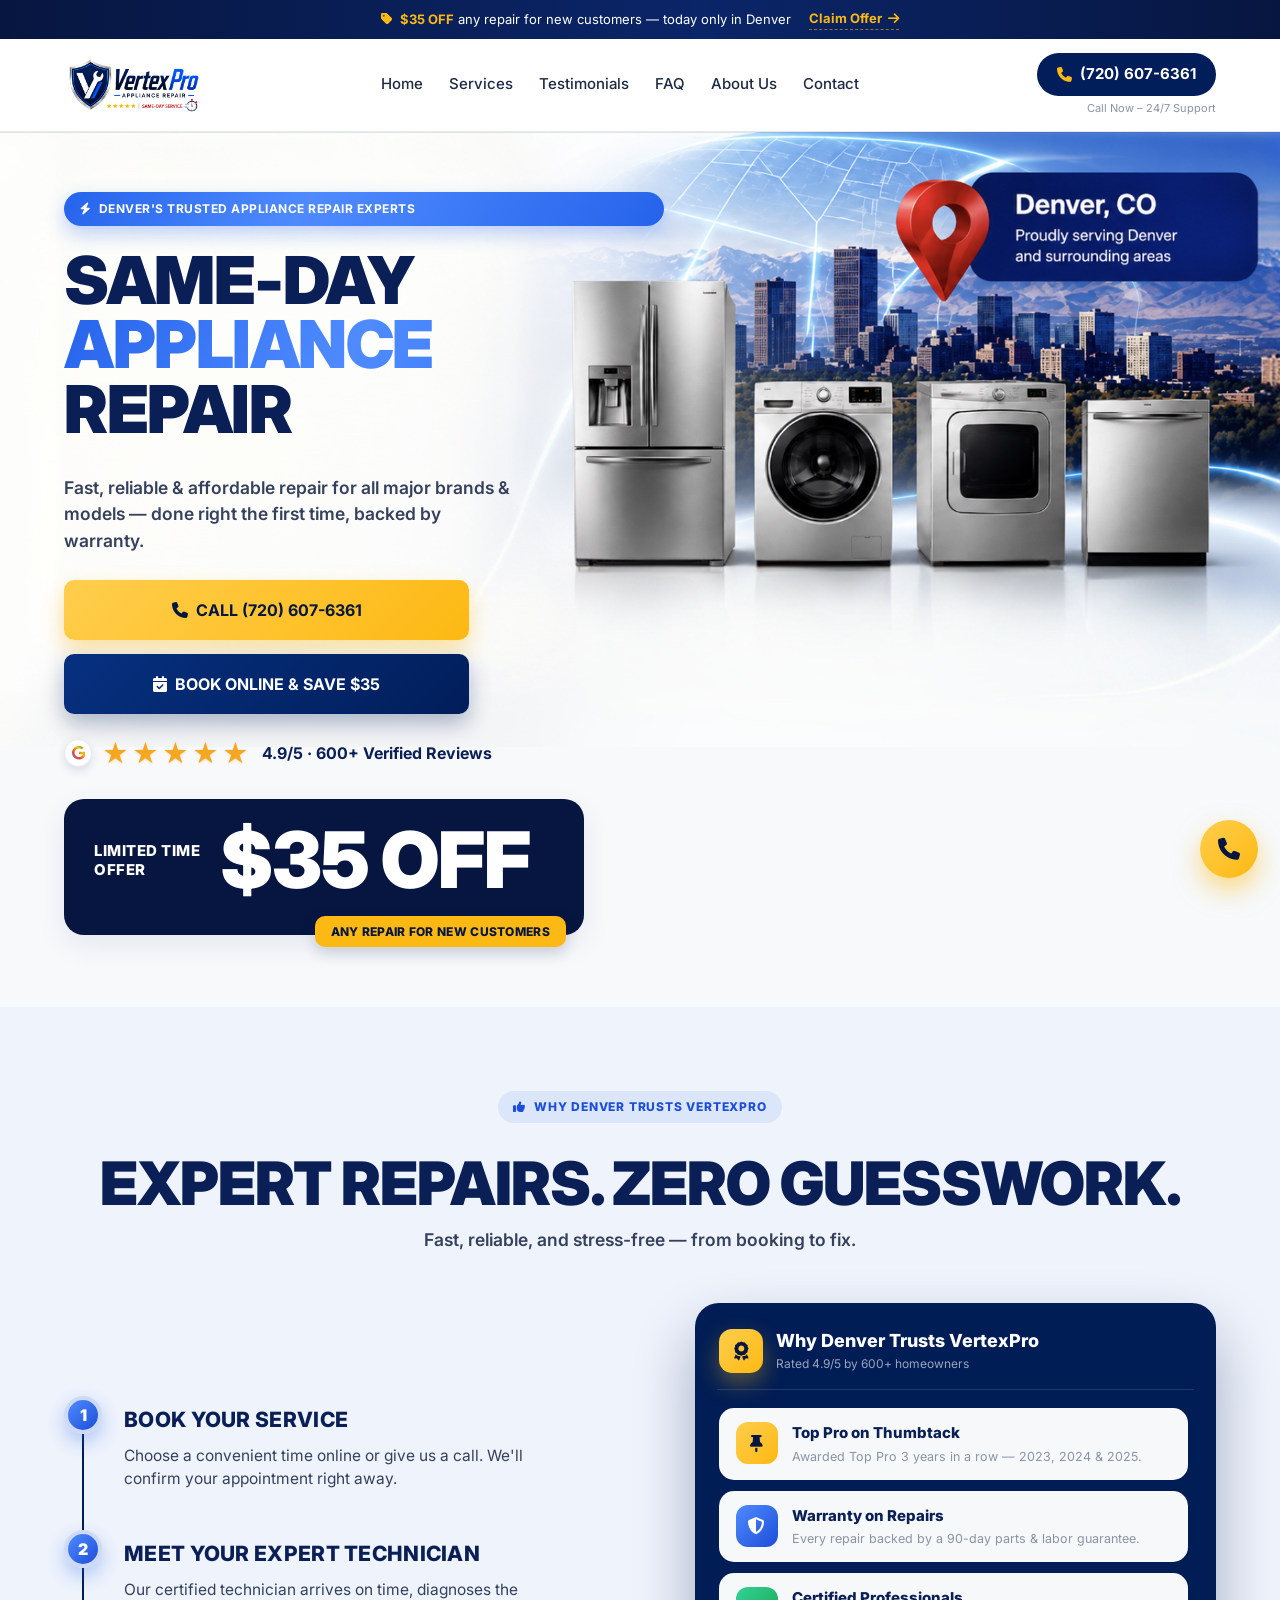
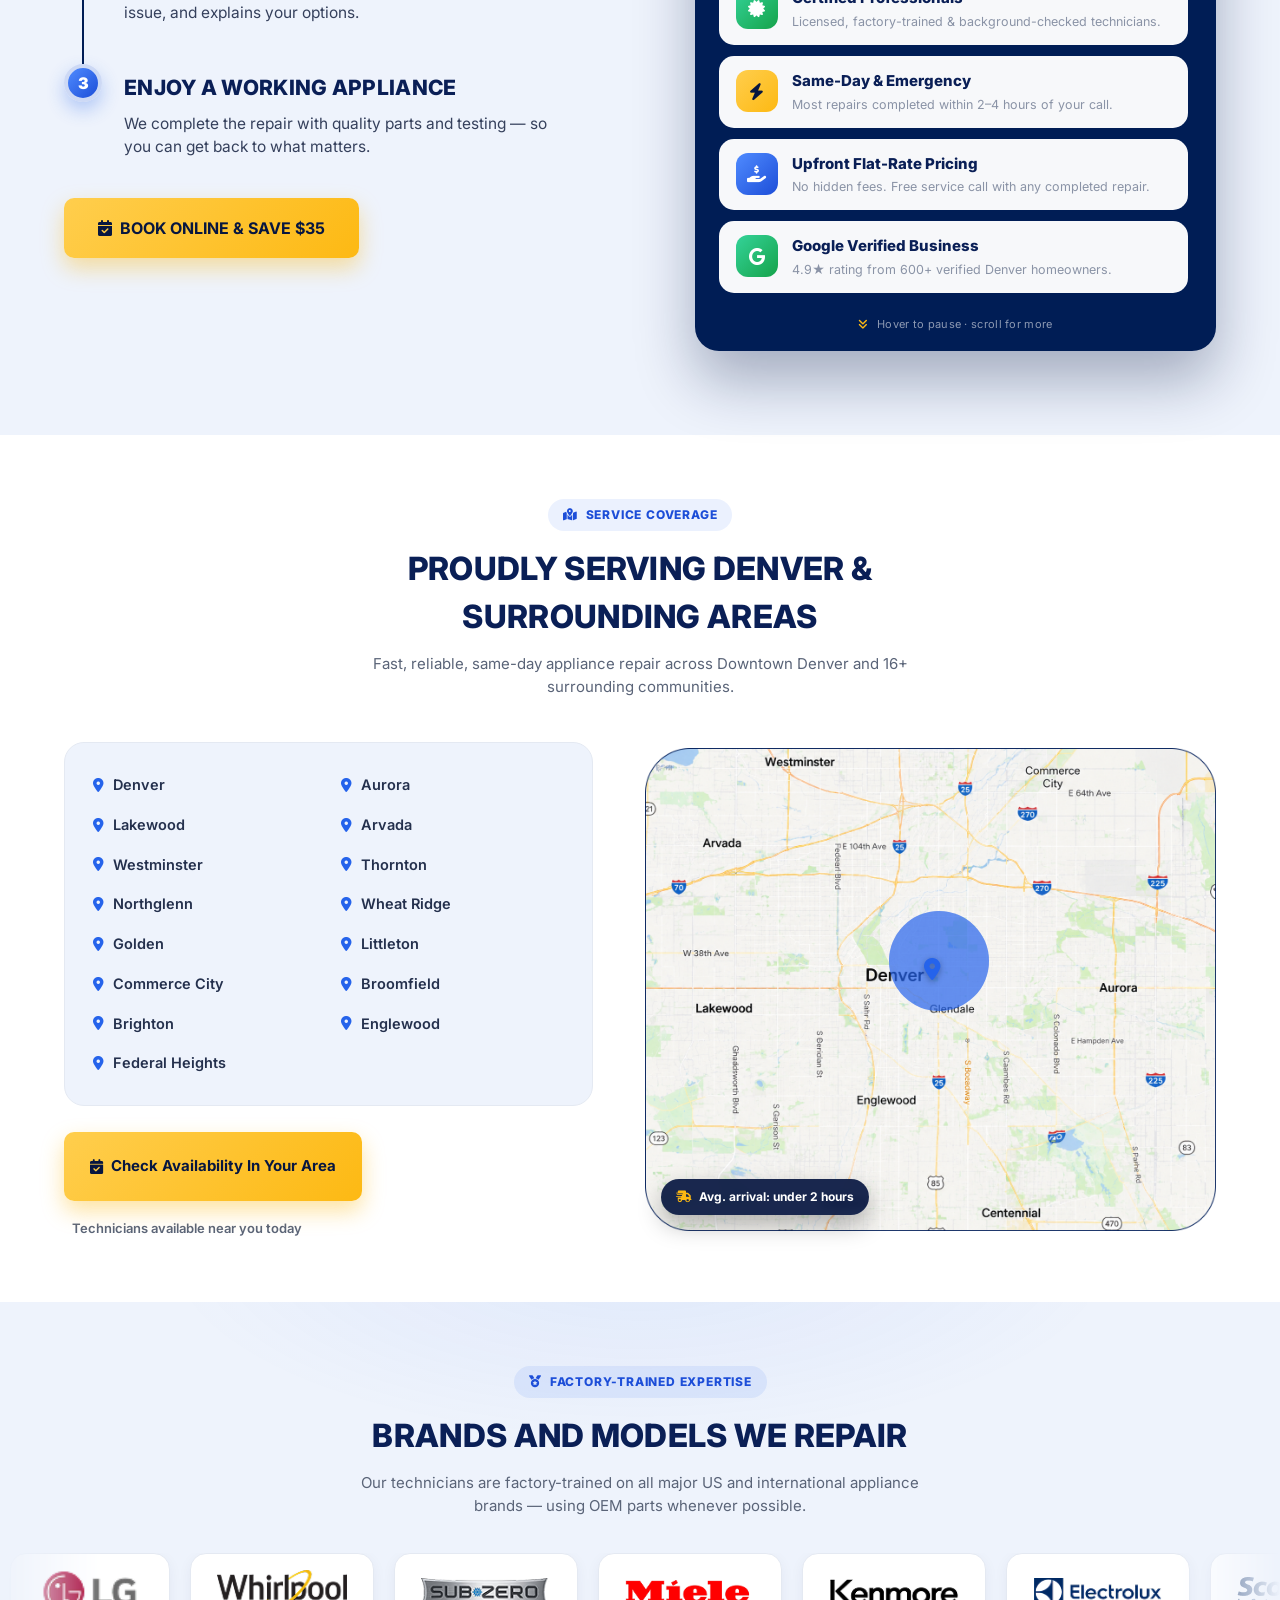
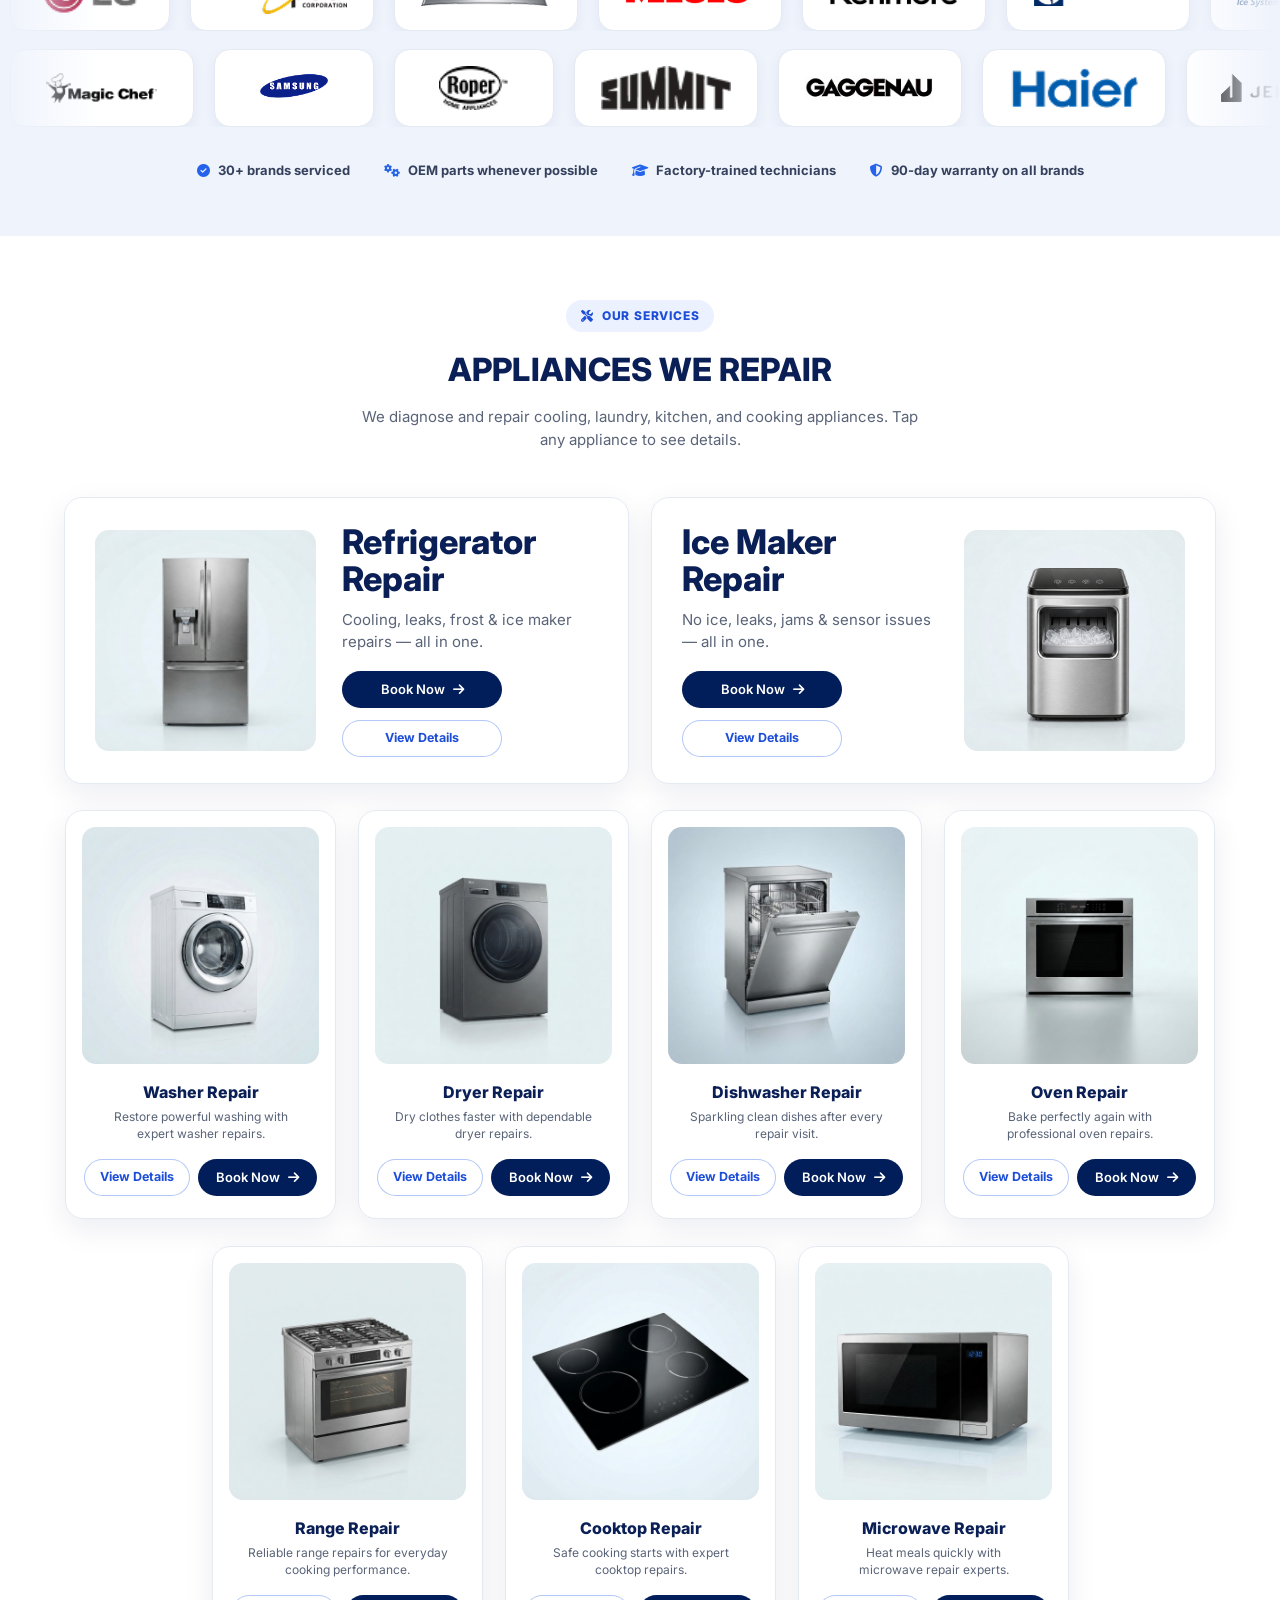
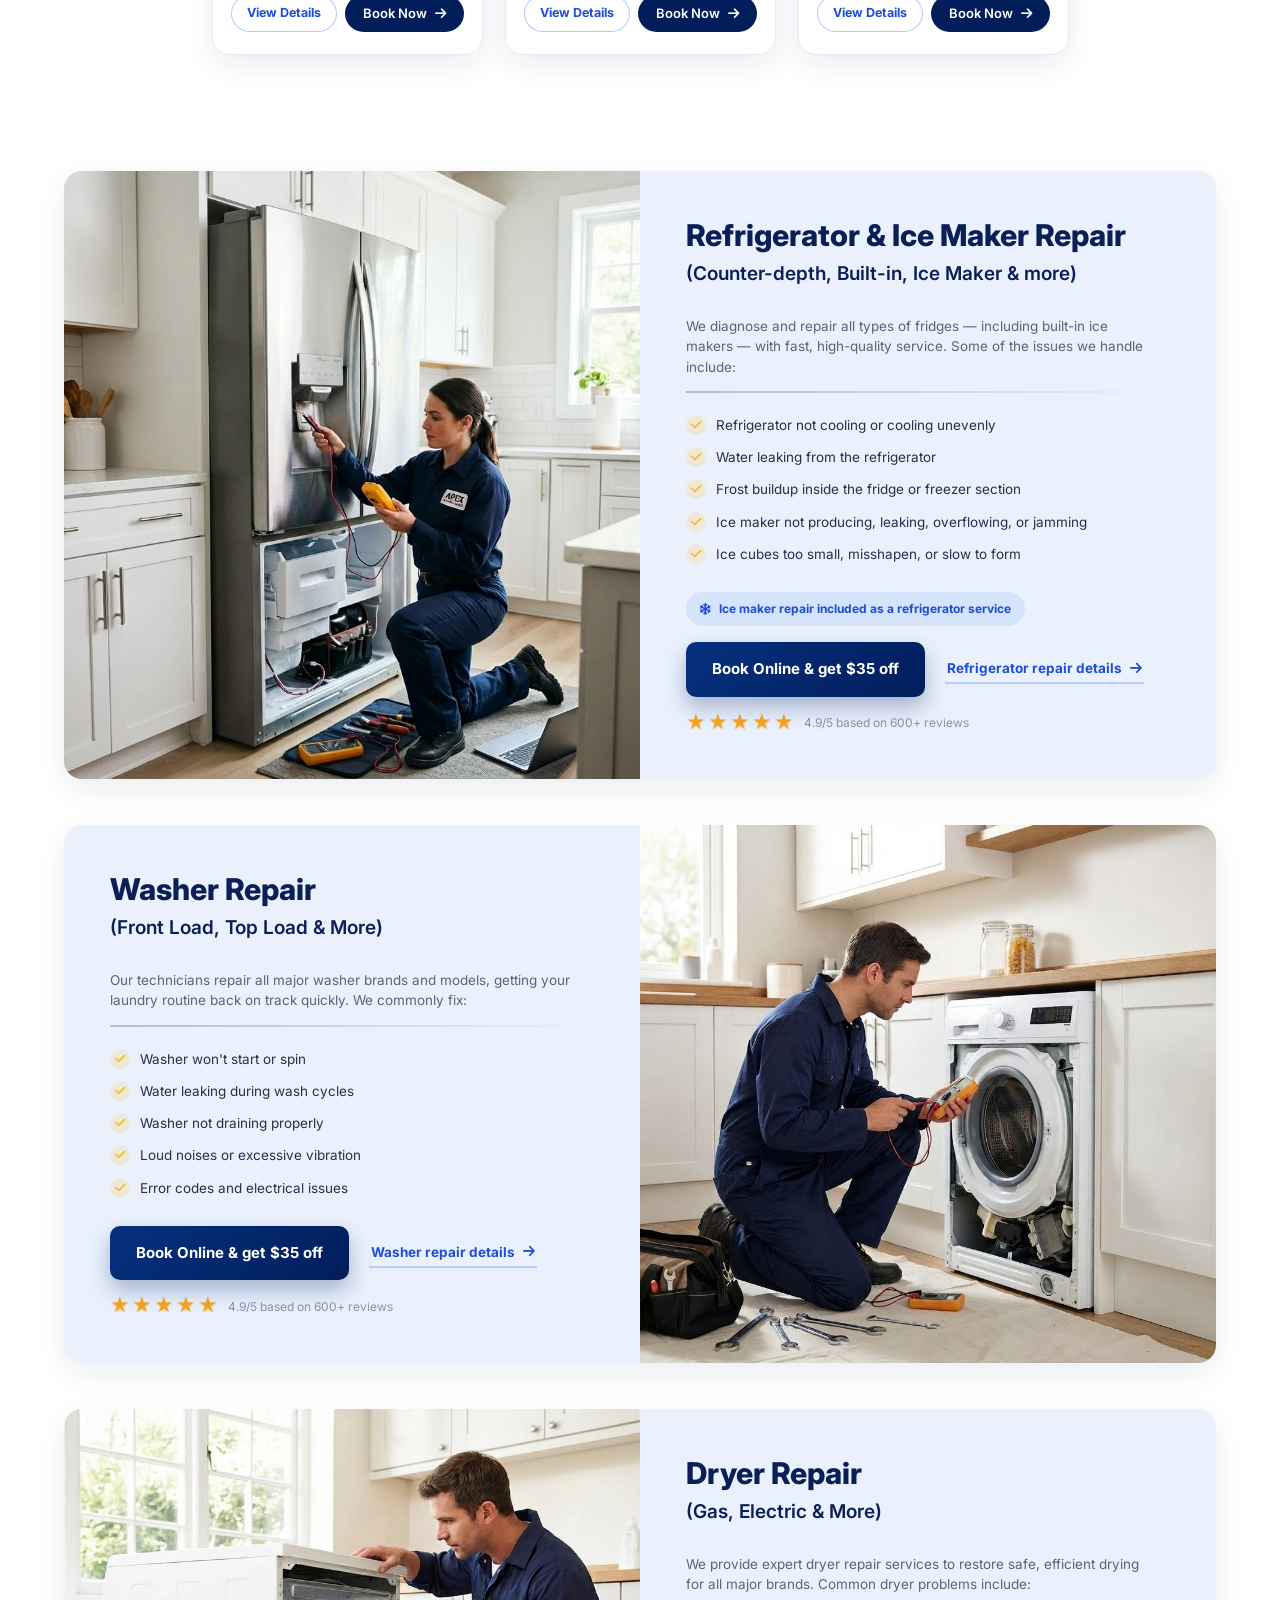
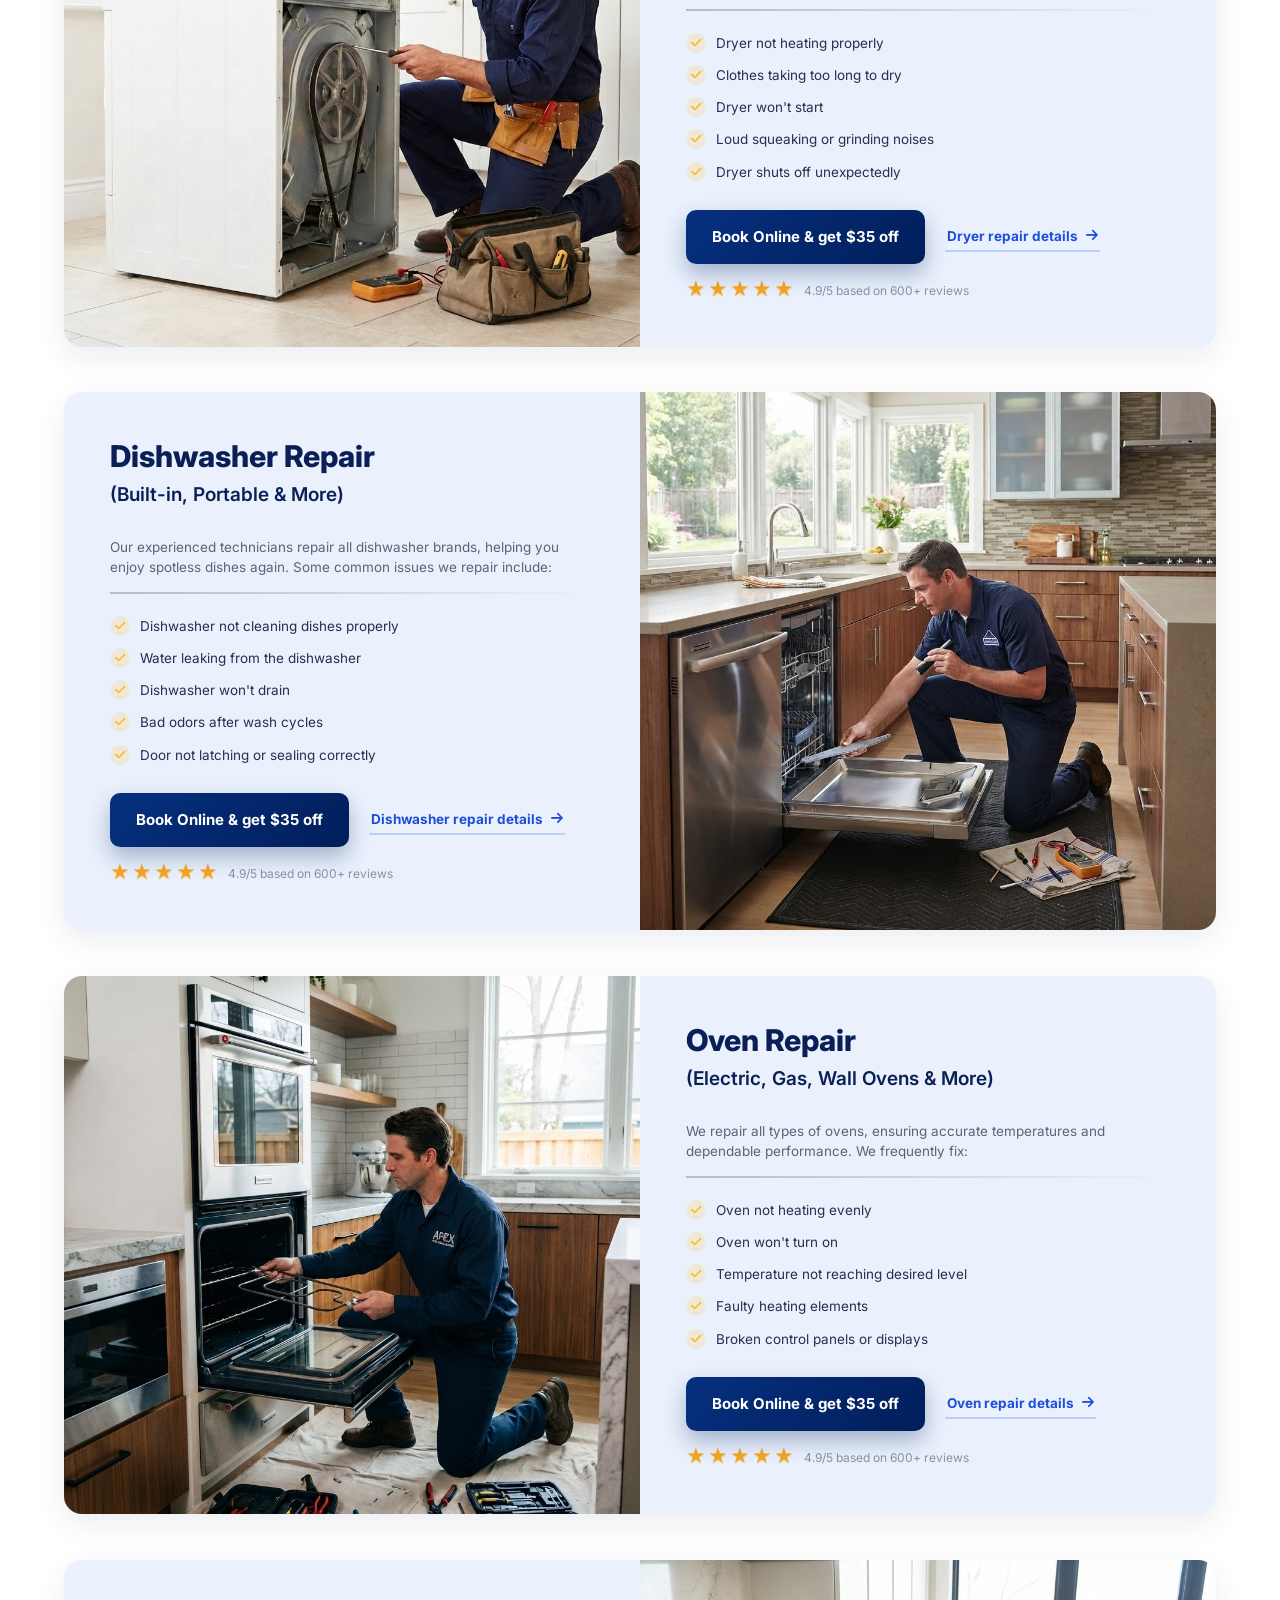
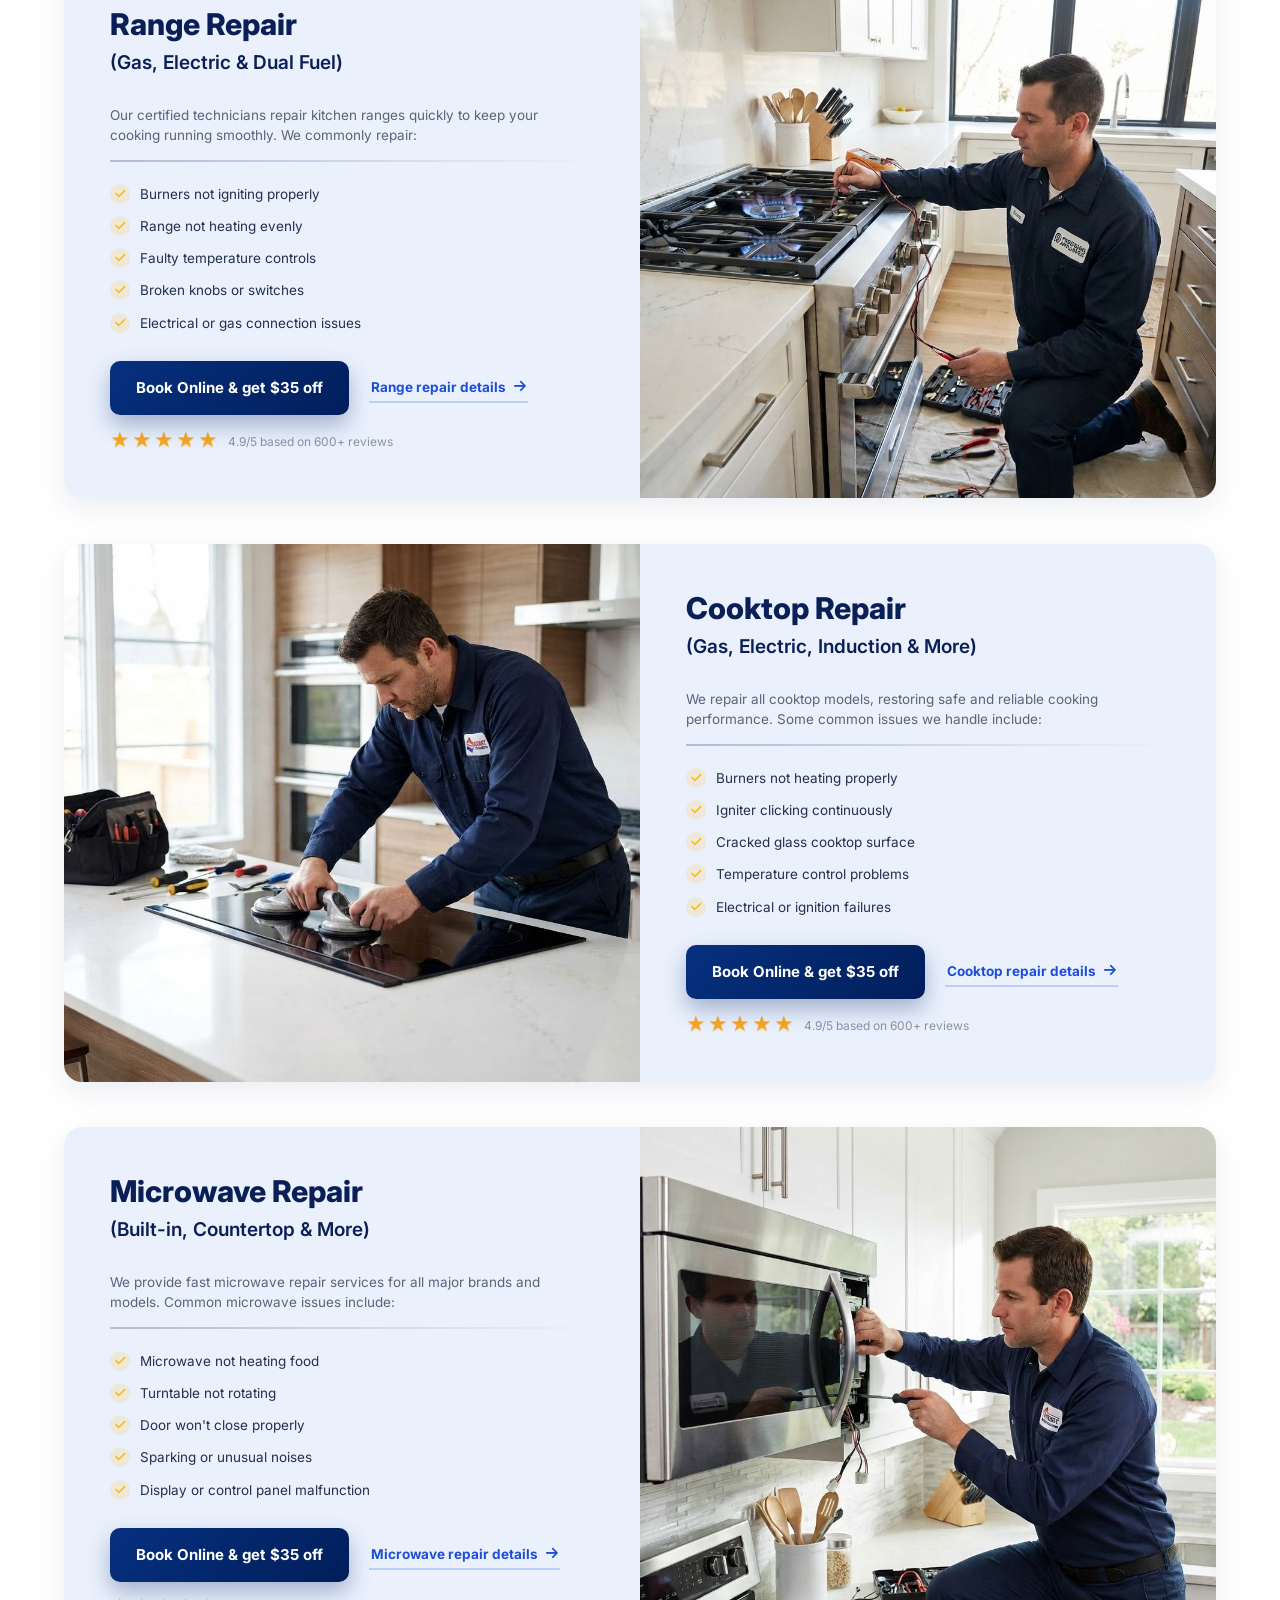
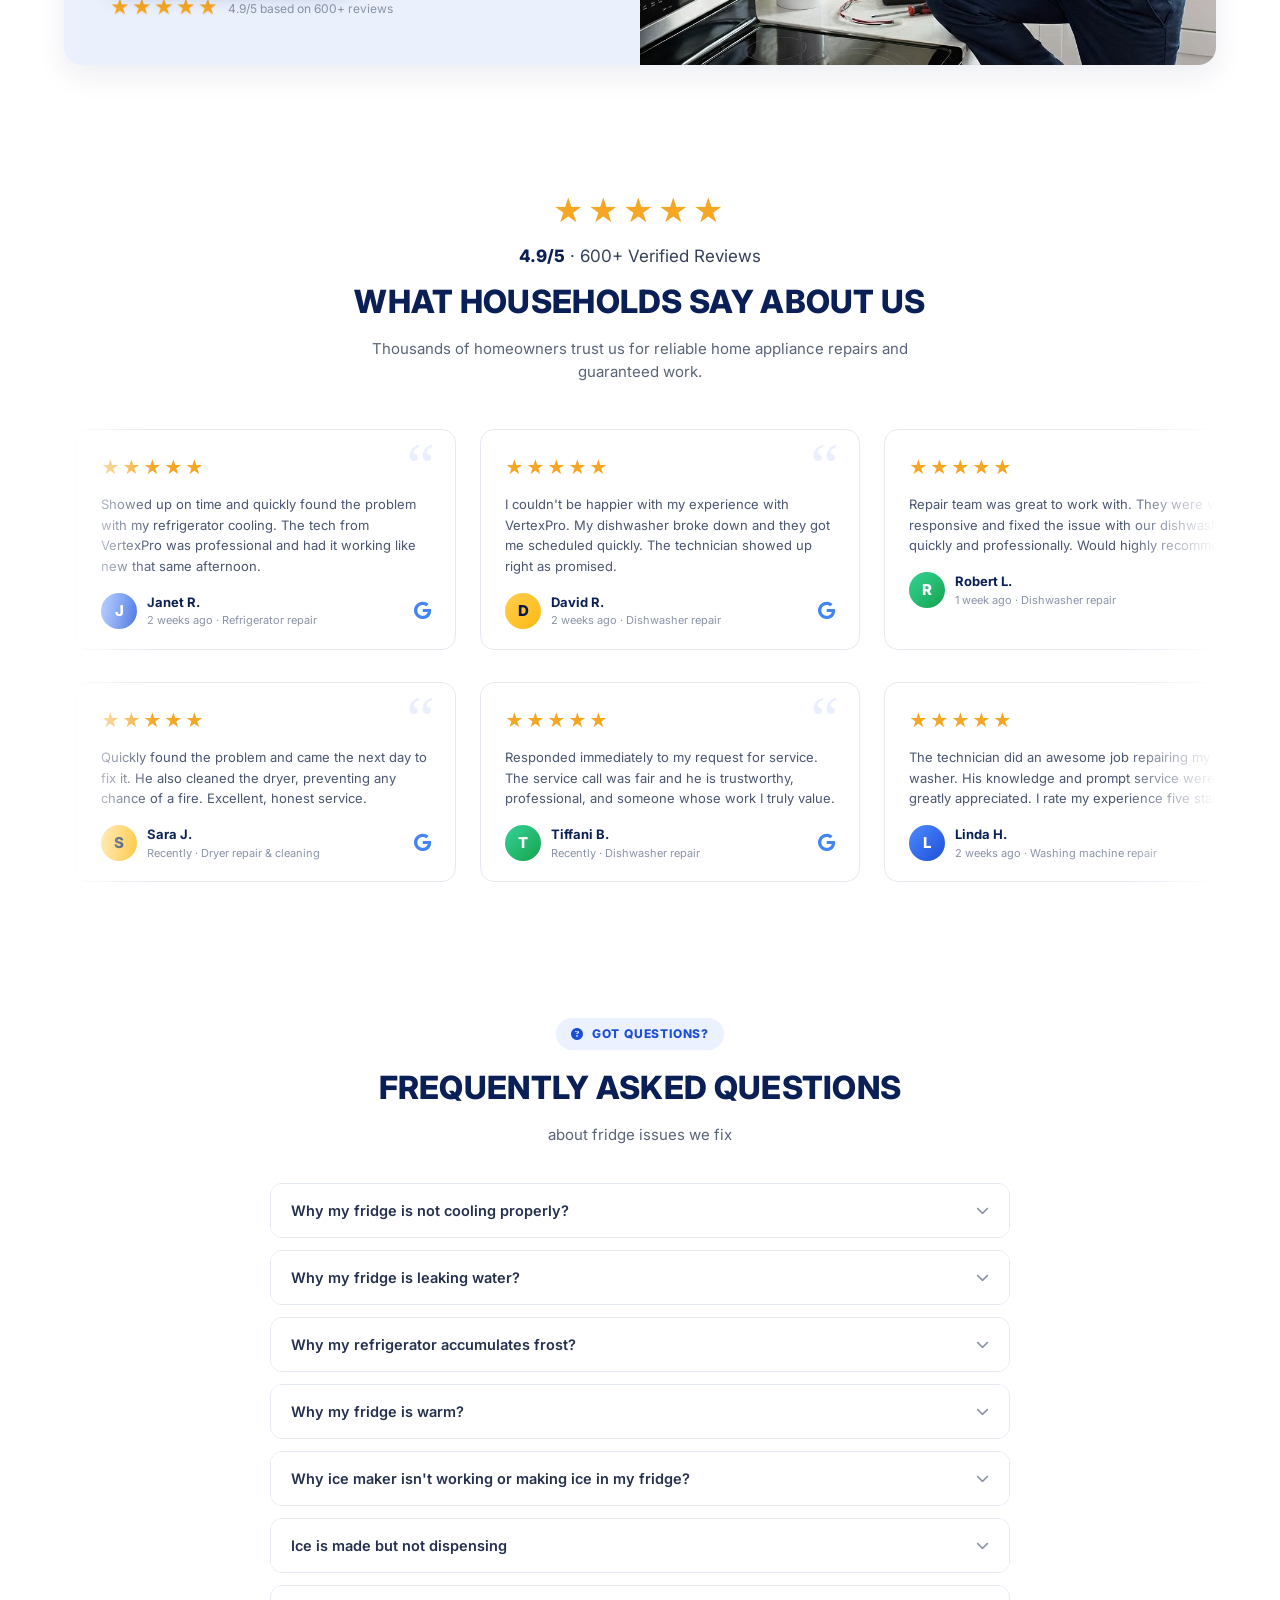
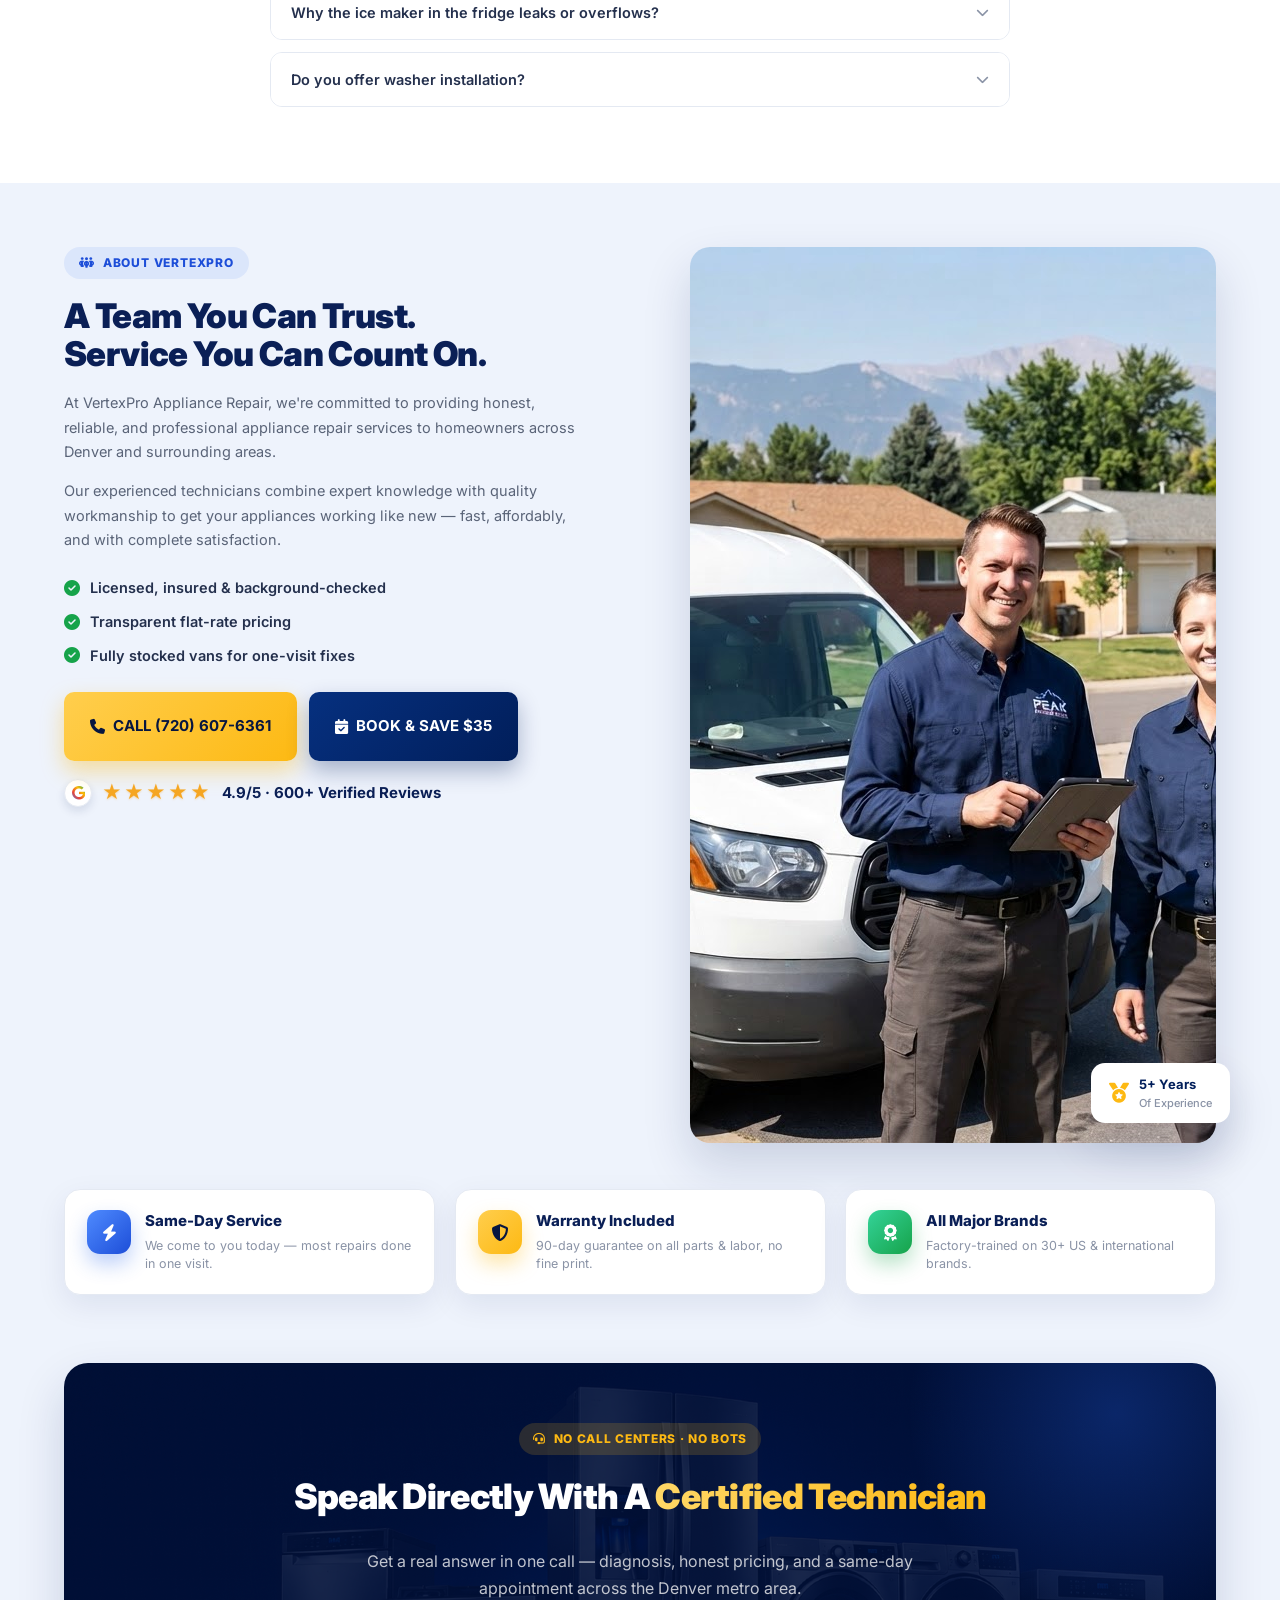
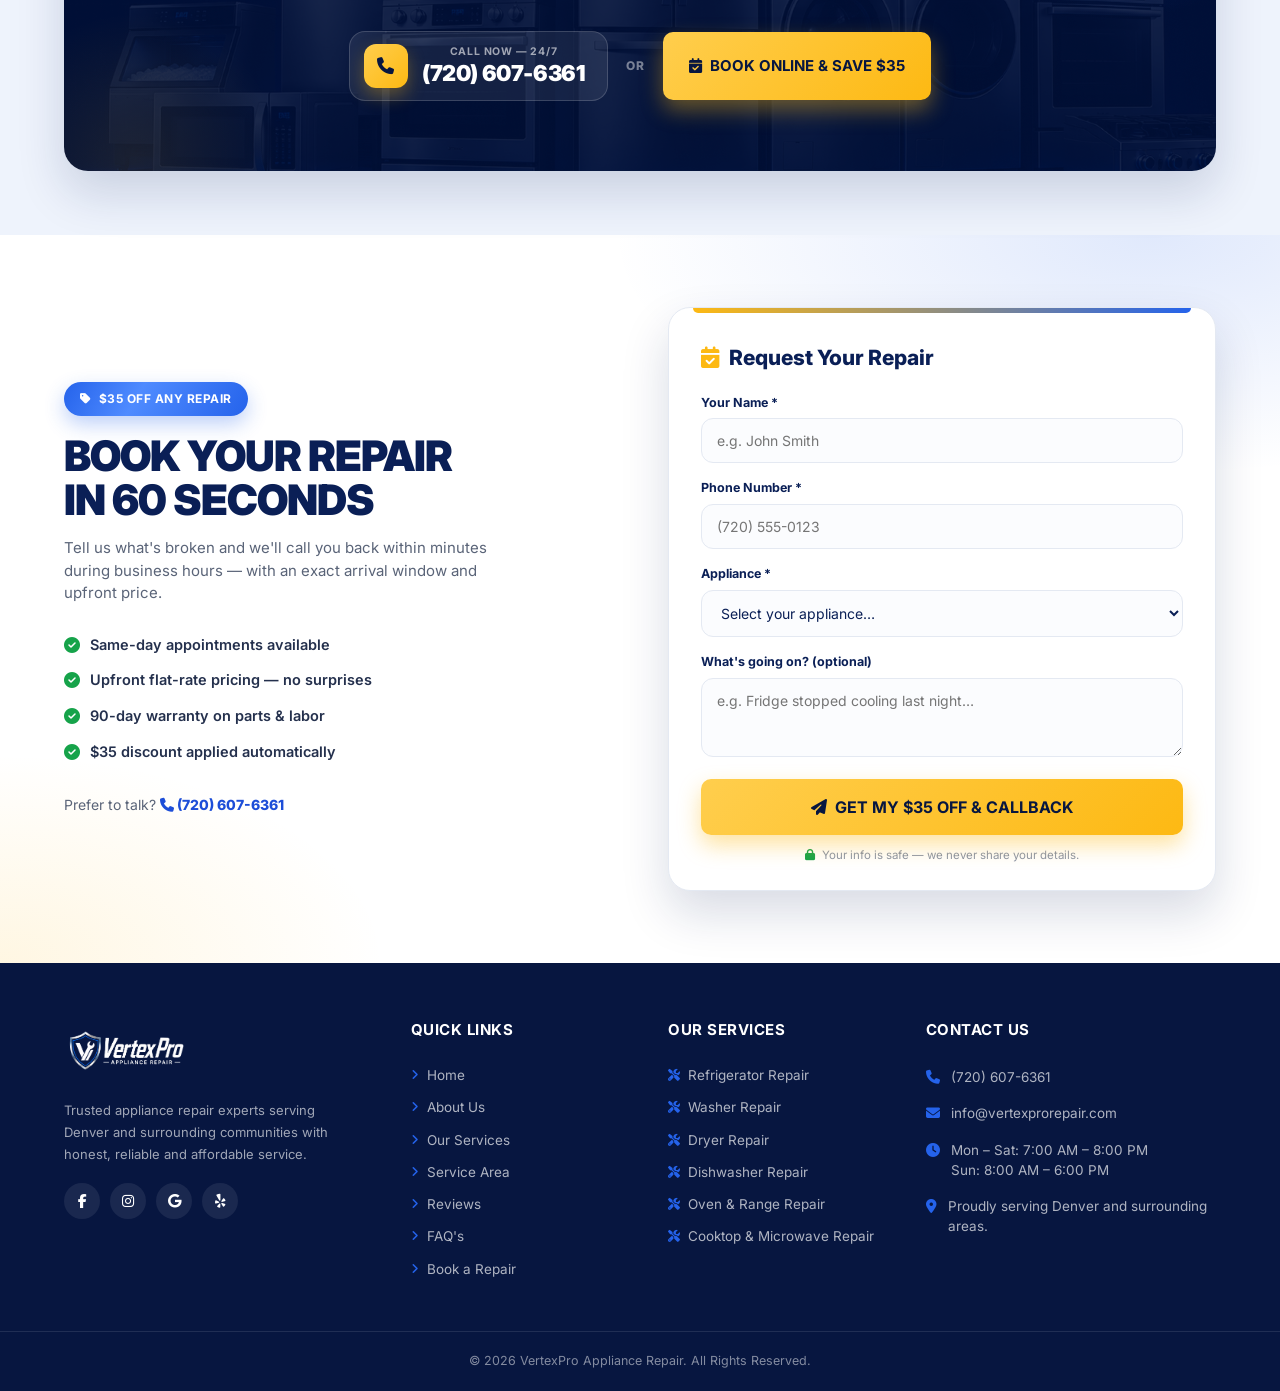
==== commit 437fd6d0: "srvices card" ====
--- a/index.html
+++ b/index.html
@@ -939,7 +939,7 @@
             />
           </div>
           <div class="service-body">
-            <h3>Refrigerator Repair</h3>
+            <h3>Refrigerator & Ice Maker Repair</h3>
             <div class="service-subhead">
               (Counter-depth, Built-in, Ice Maker &amp; more)
             </div>
--- a/index.css
+++ b/index.css
@@ -456,7 +456,7 @@
   display: flex;
   align-items: center;
   justify-content: space-between;
-  height: 78px;
+  height: 92px;
   gap: 18px;
 }
 .nav-logo {
@@ -464,7 +464,7 @@
   align-items: center;
 }
 .nav-logo img {
-  height: 56px;
+  height: 72px;
   width: auto;
   object-fit: contain;
   transition: transform 0.3s;
@@ -1473,7 +1473,7 @@
   justify-content: center;
 }
 .service-body h3 {
-  font-size: 32px;
+  font-size: 30px;
   font-weight: 800;
   color: var(--text-dark);
   margin-bottom: 2px;
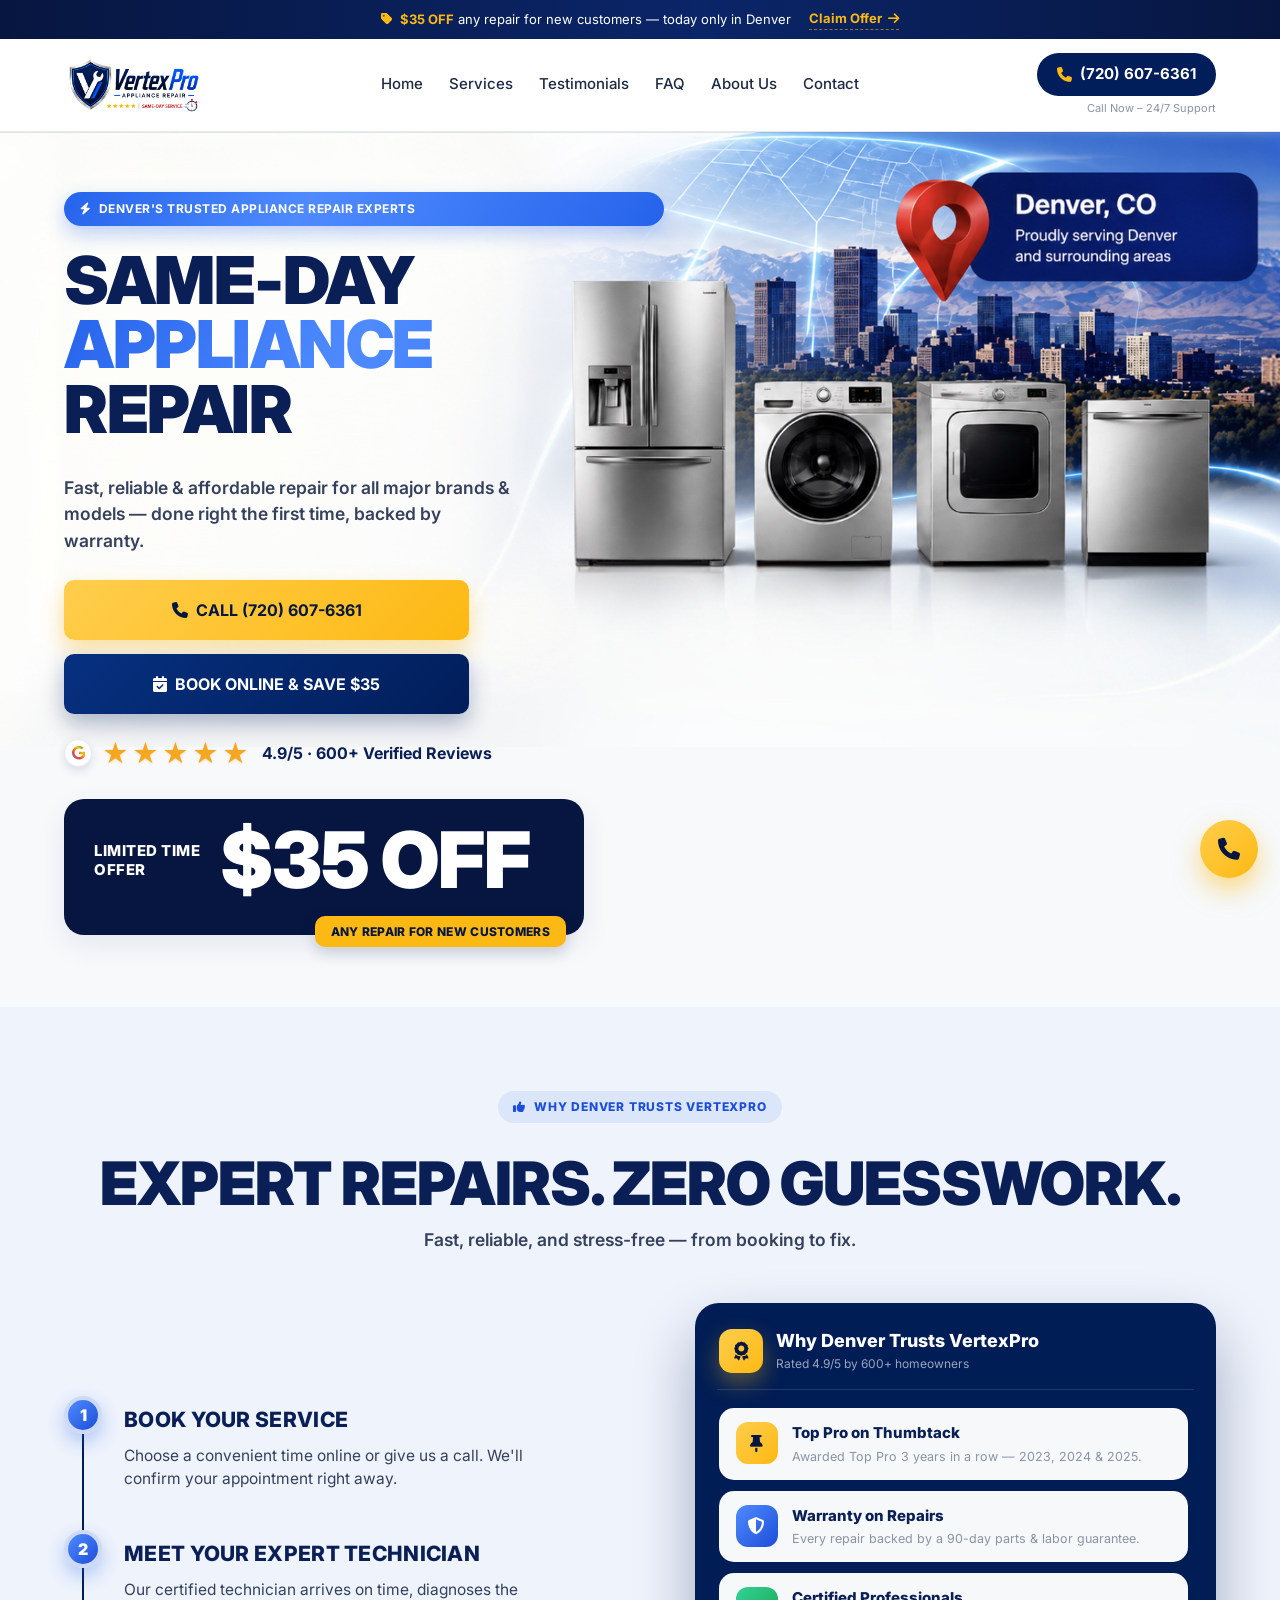
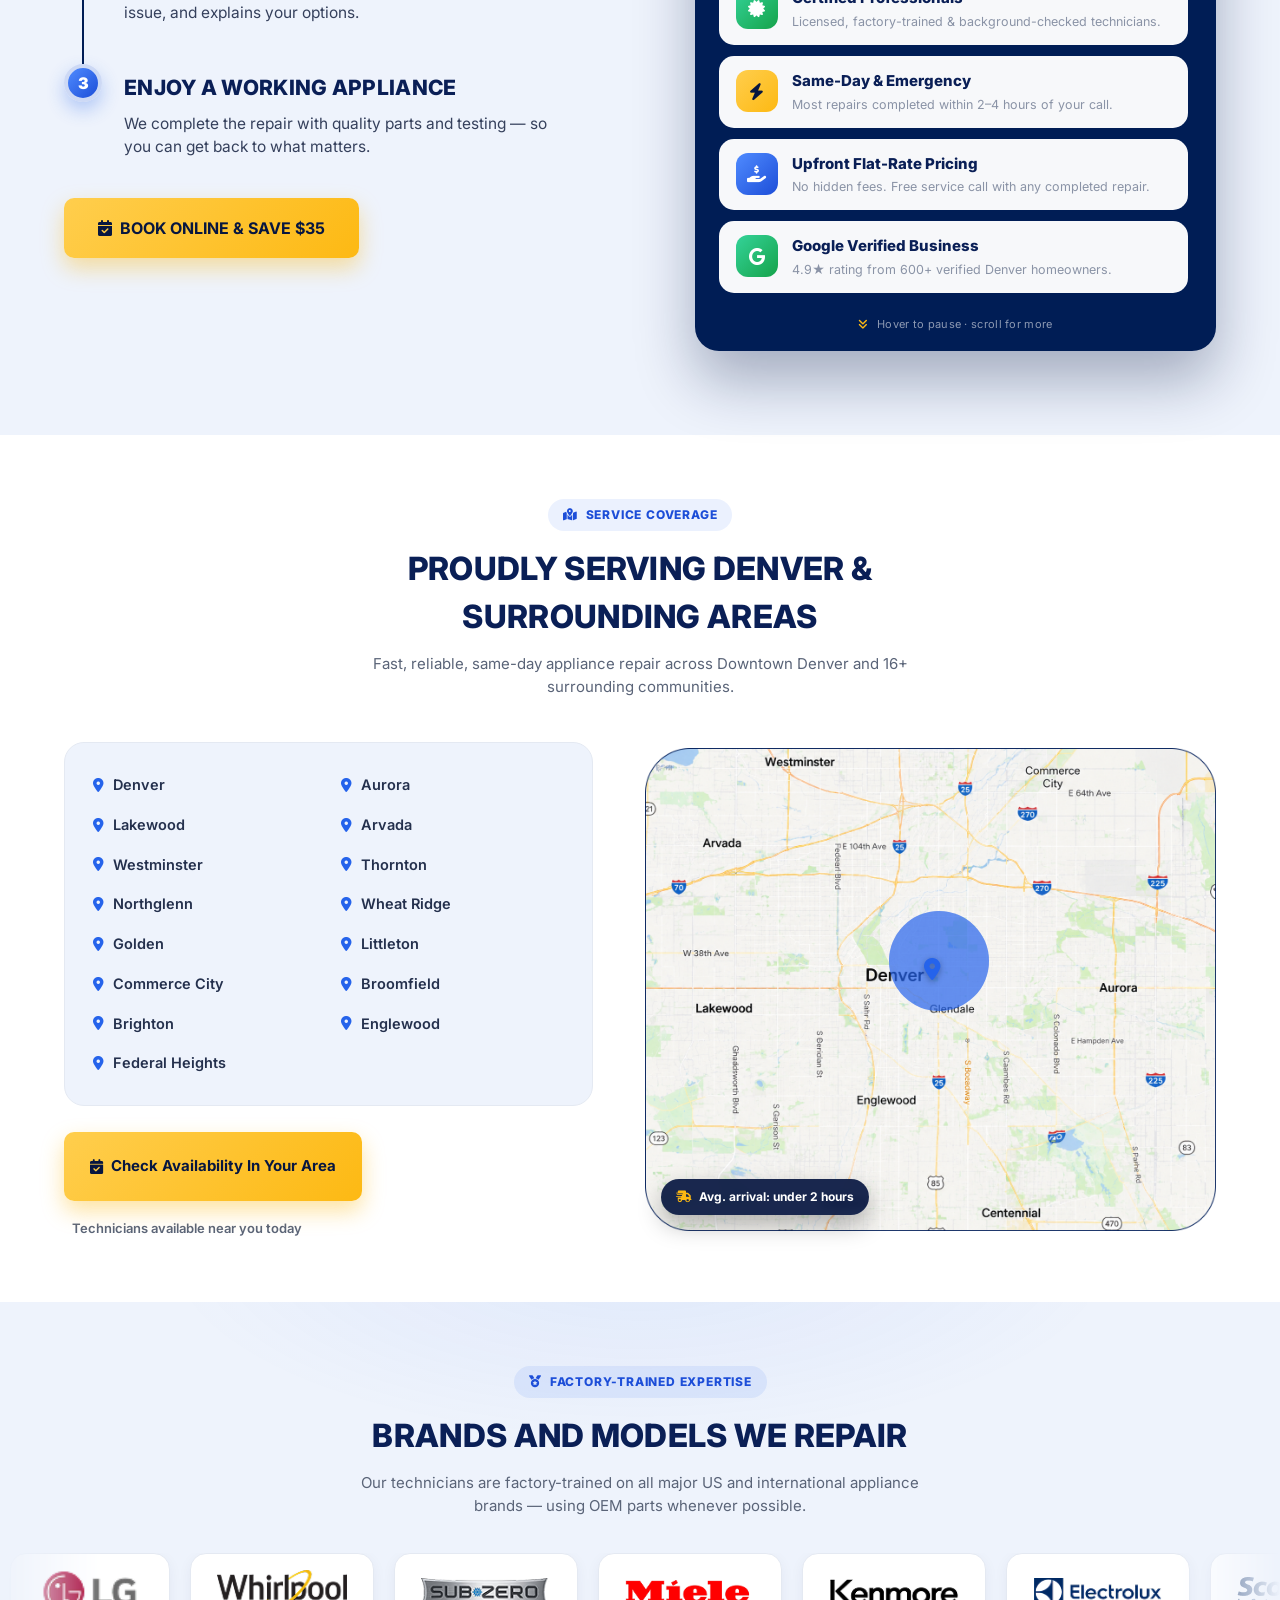
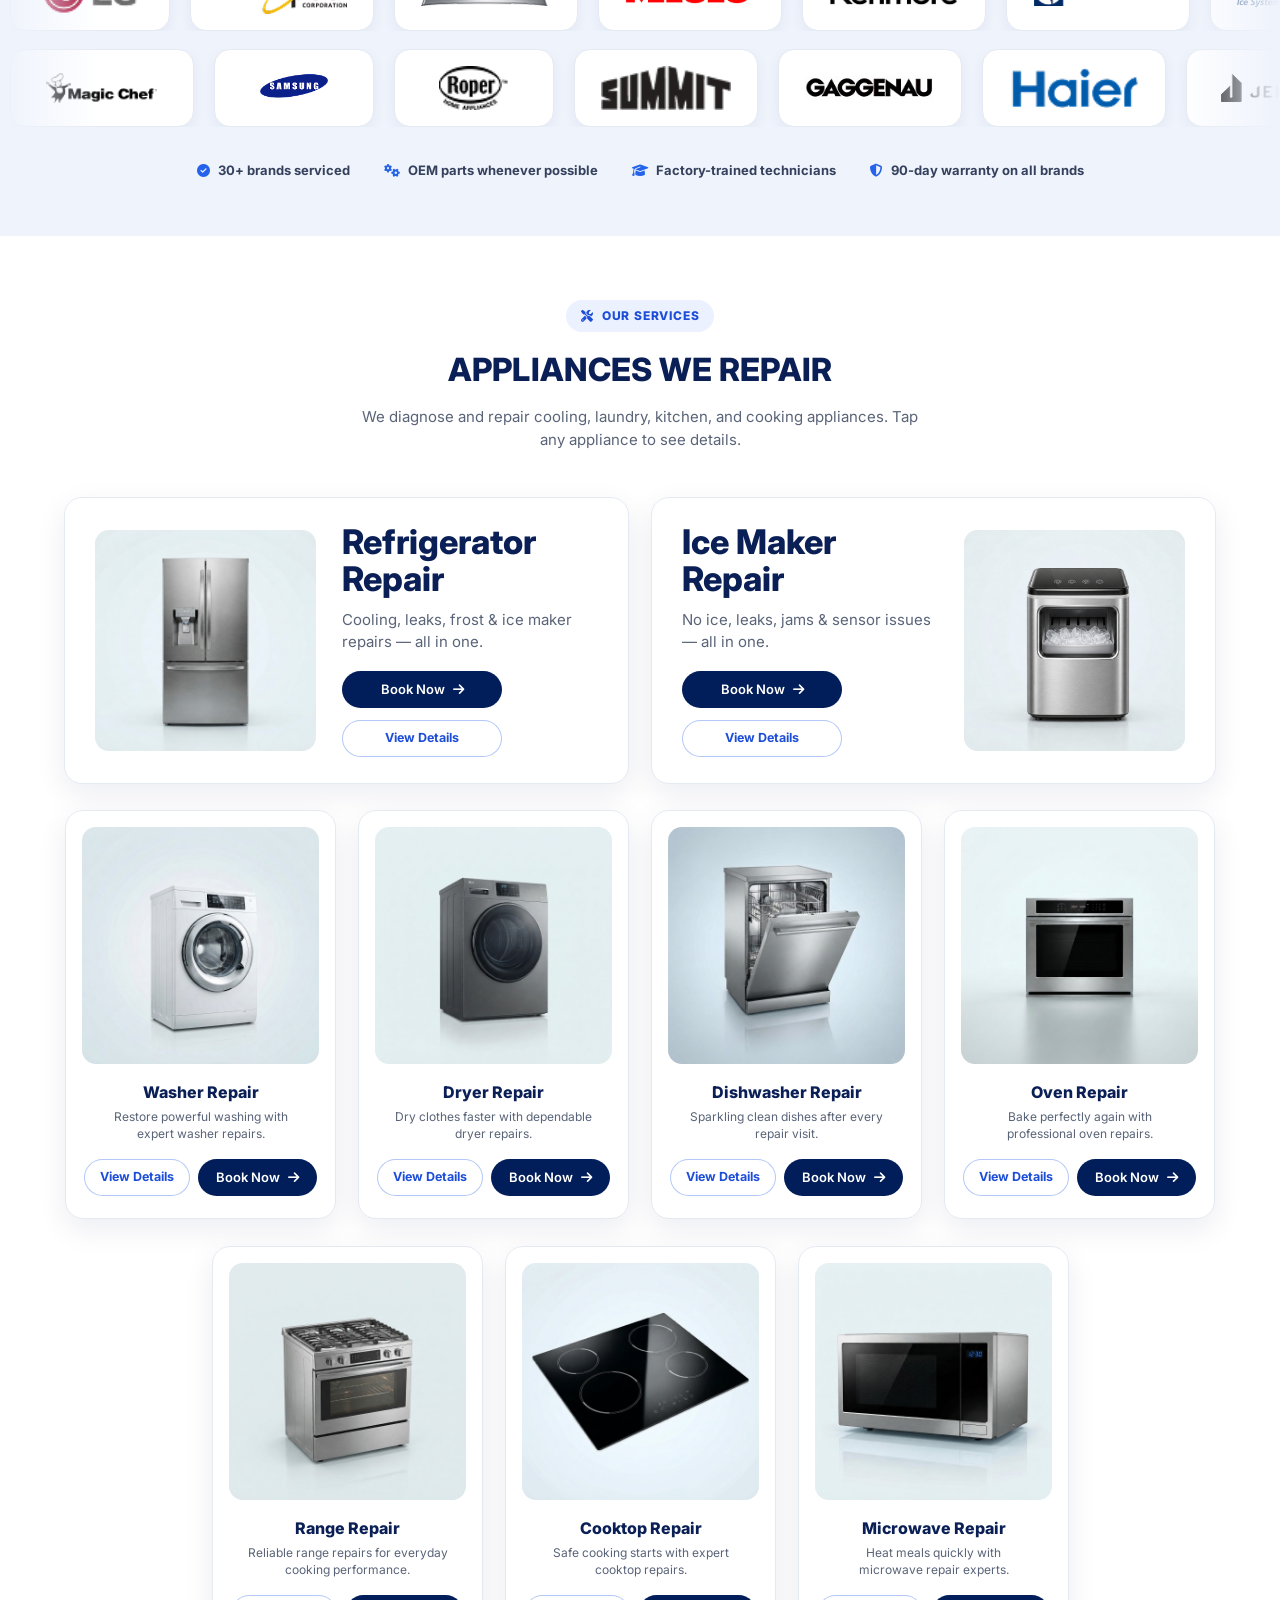
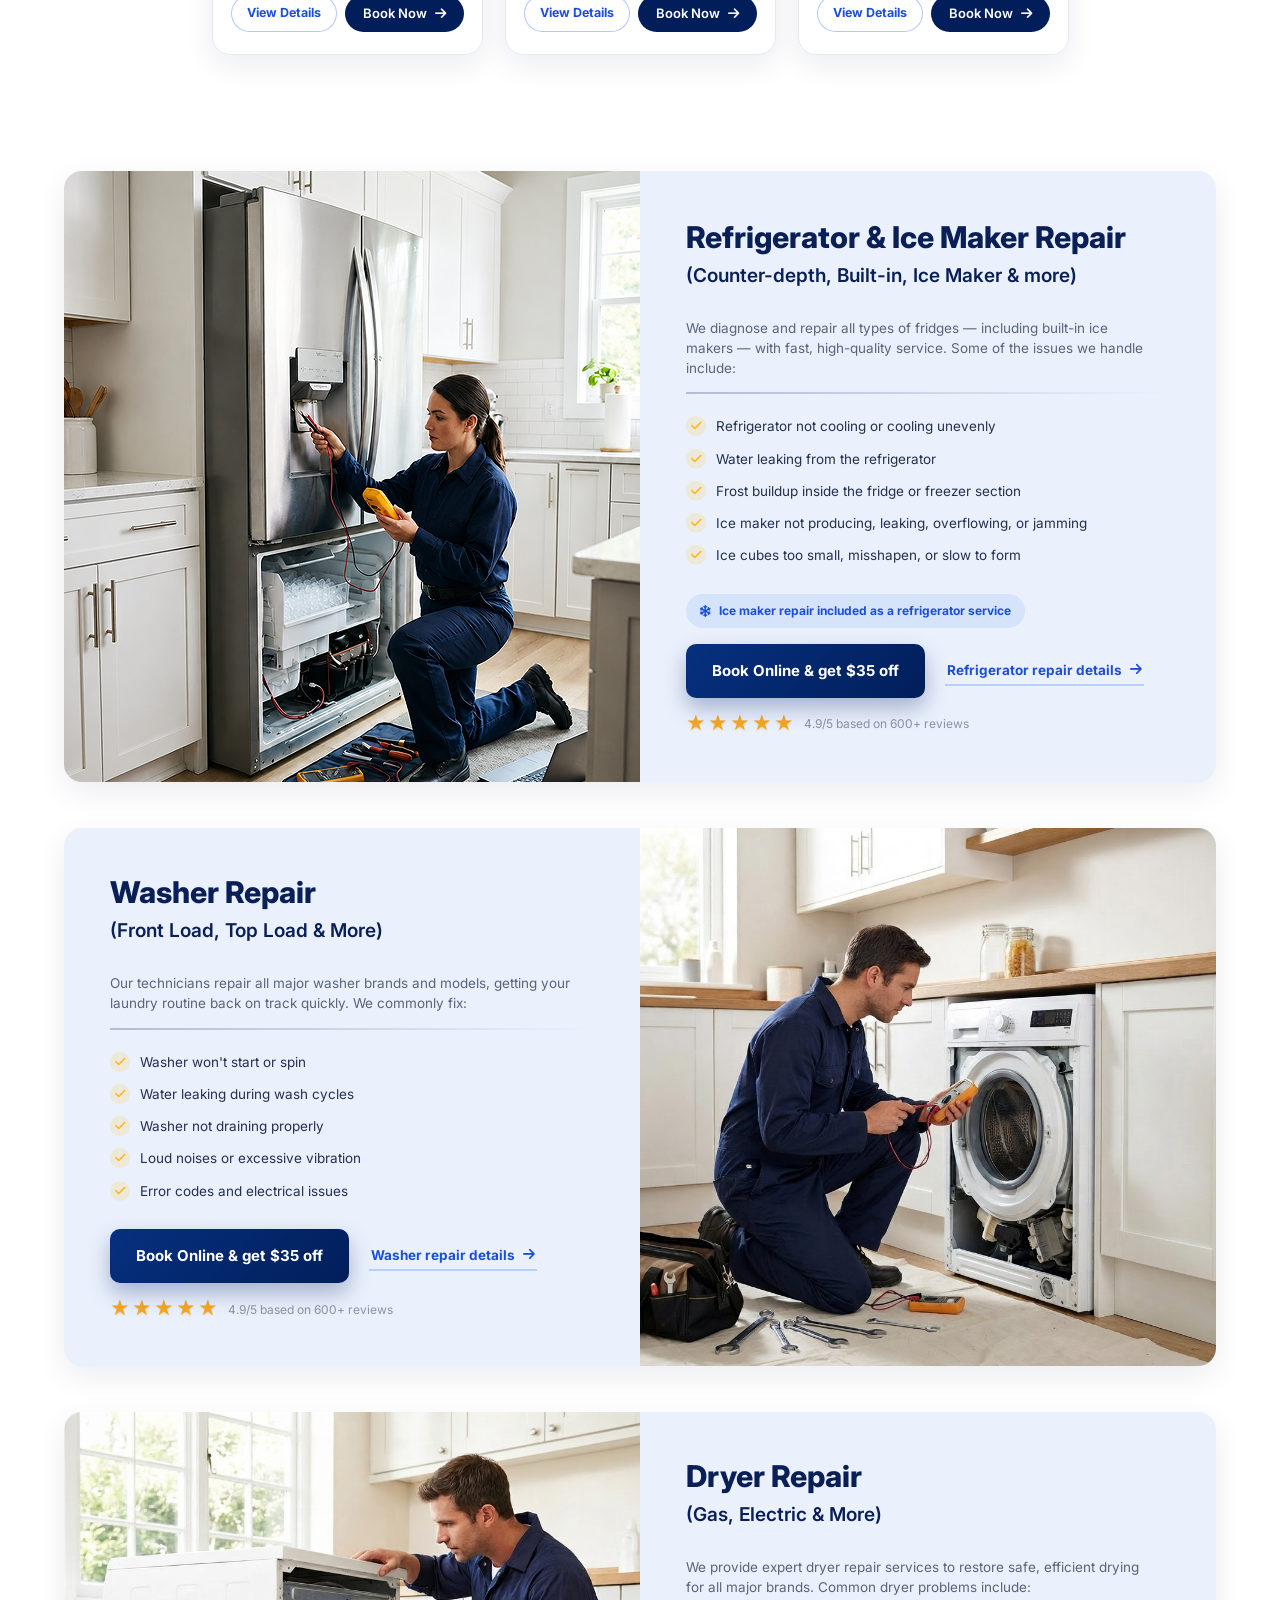
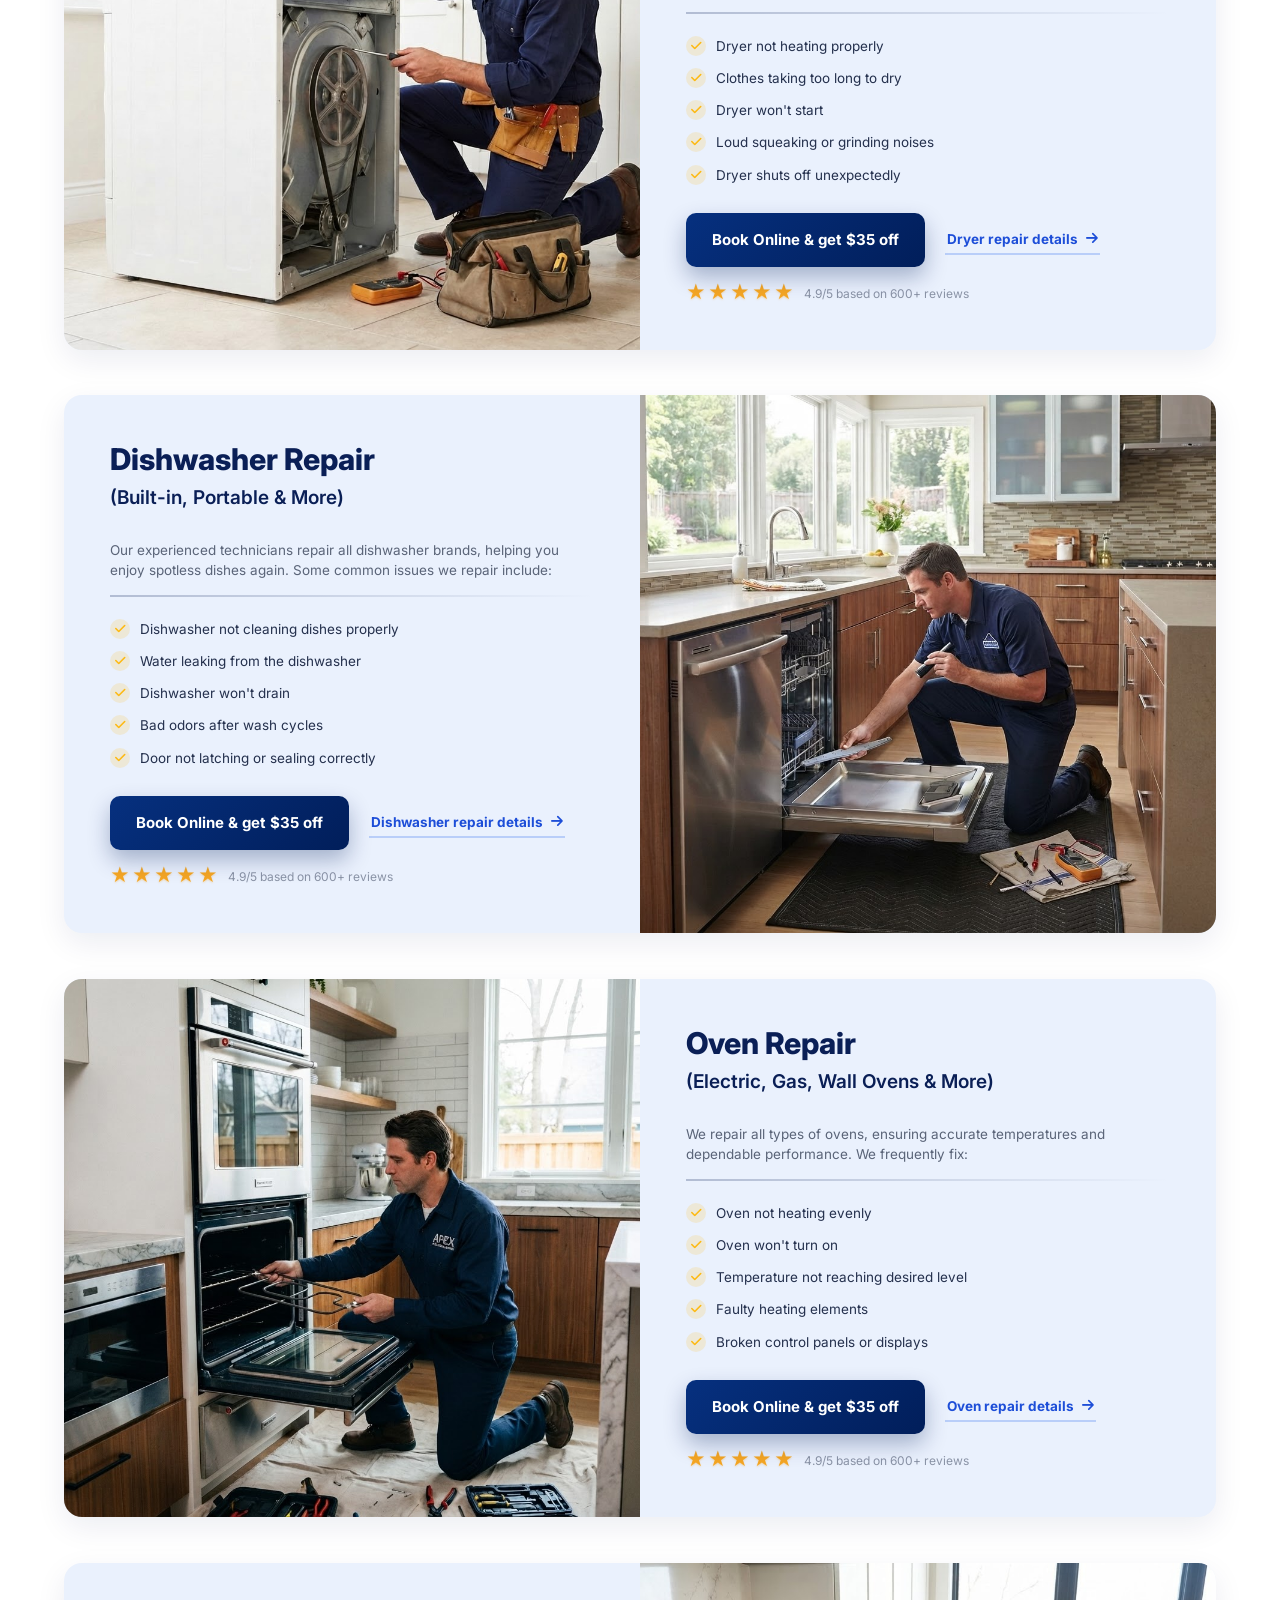
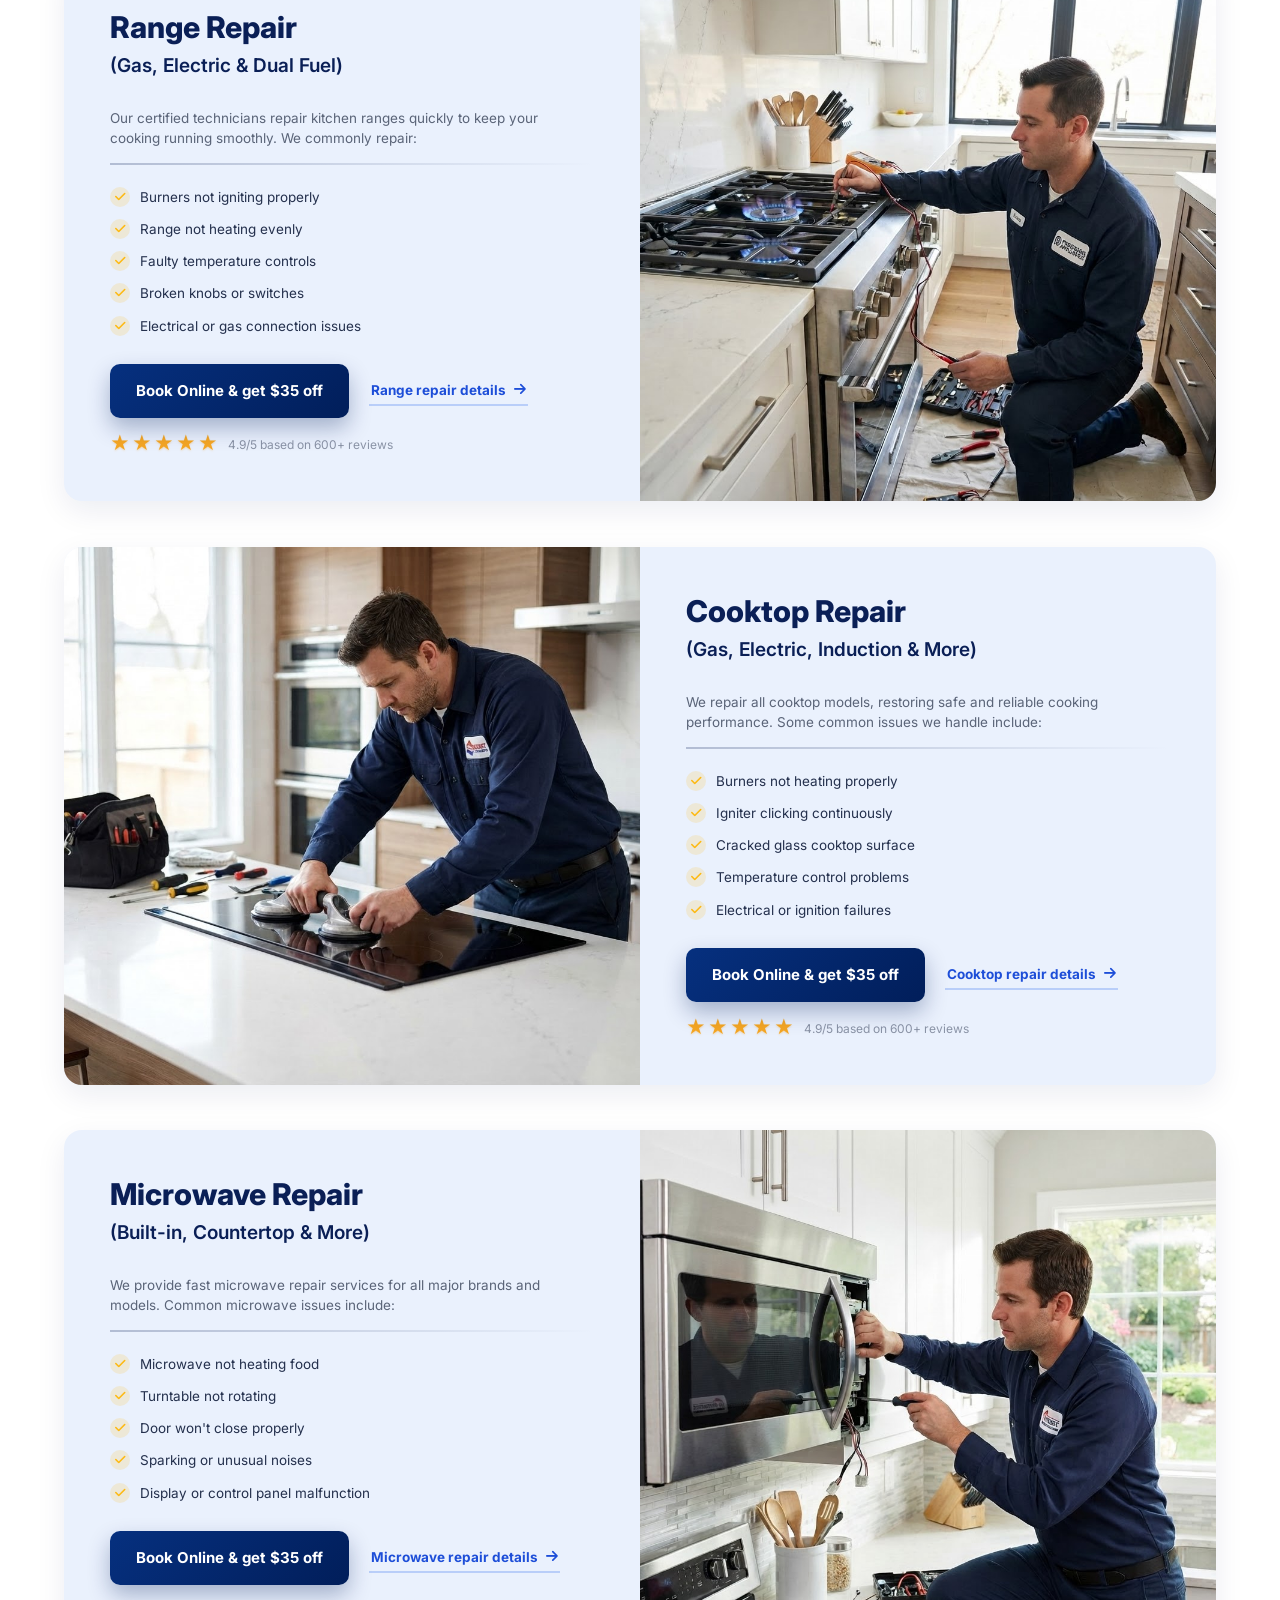
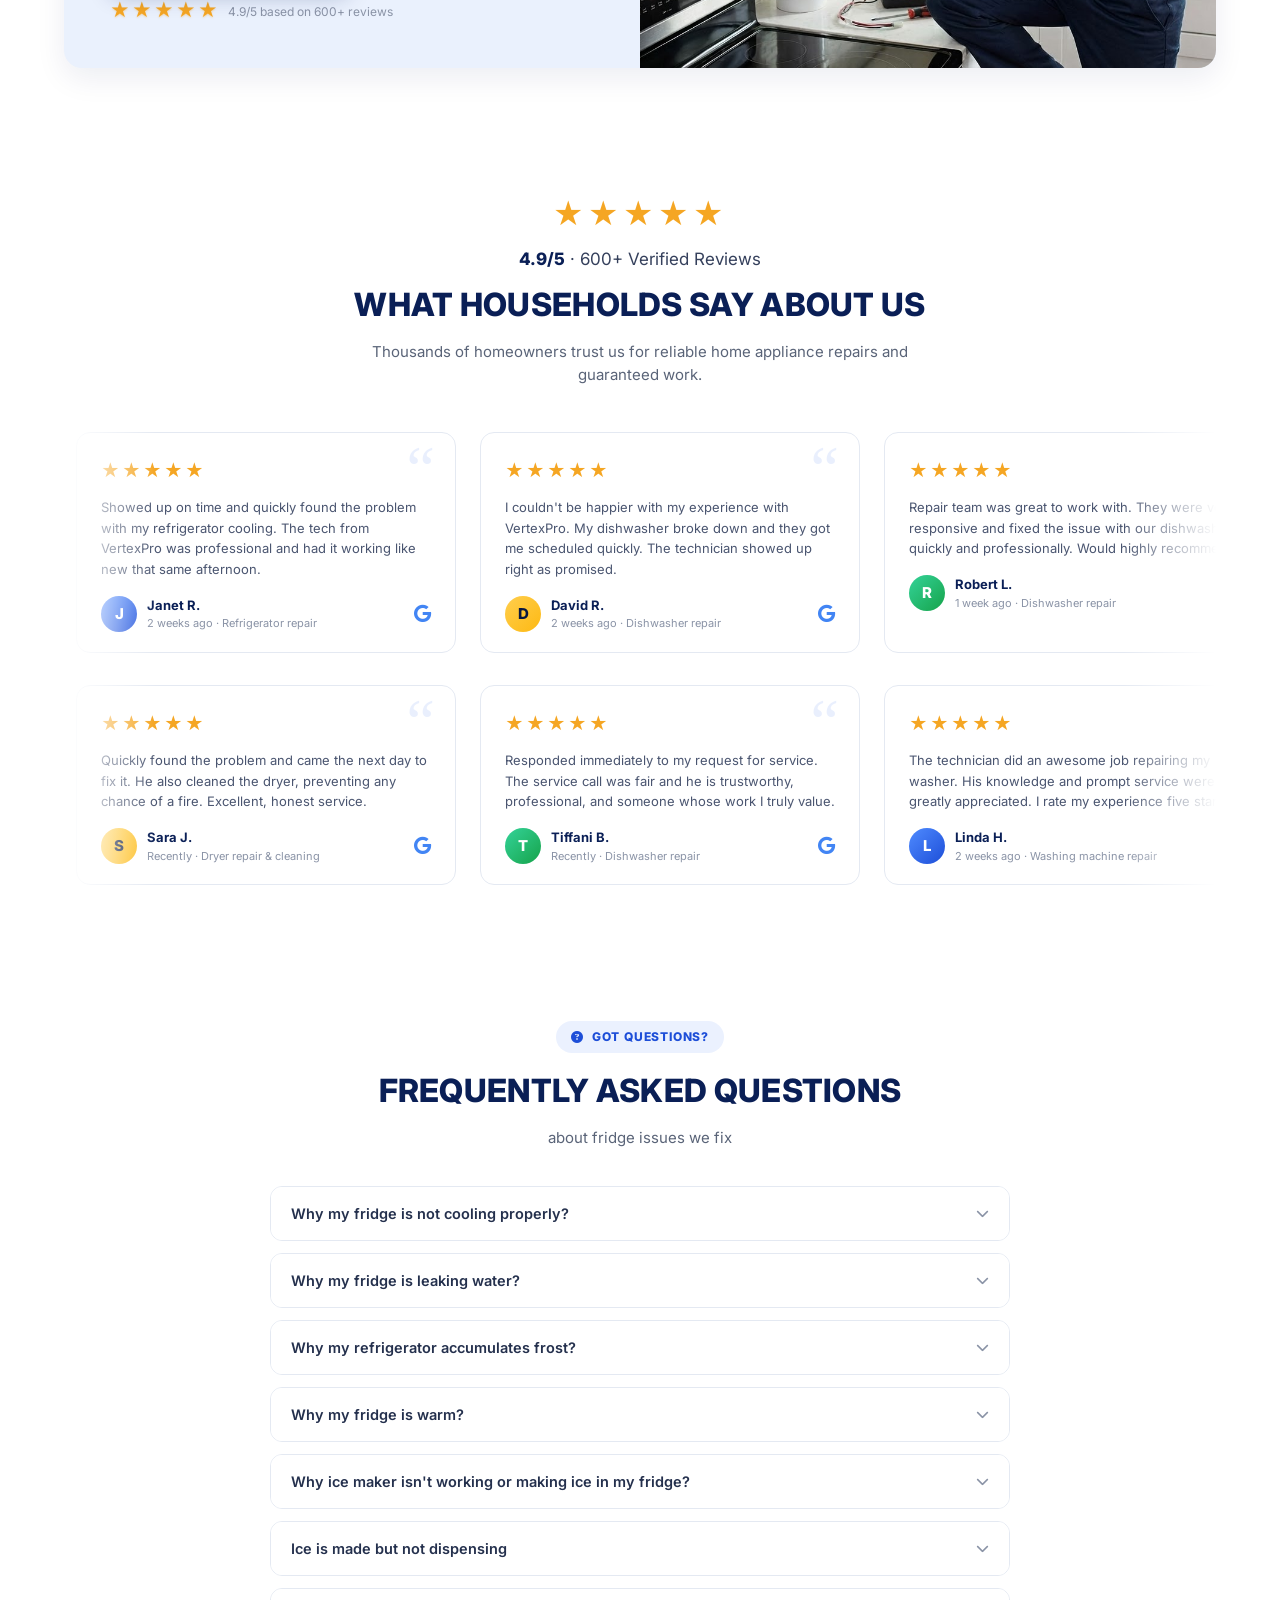
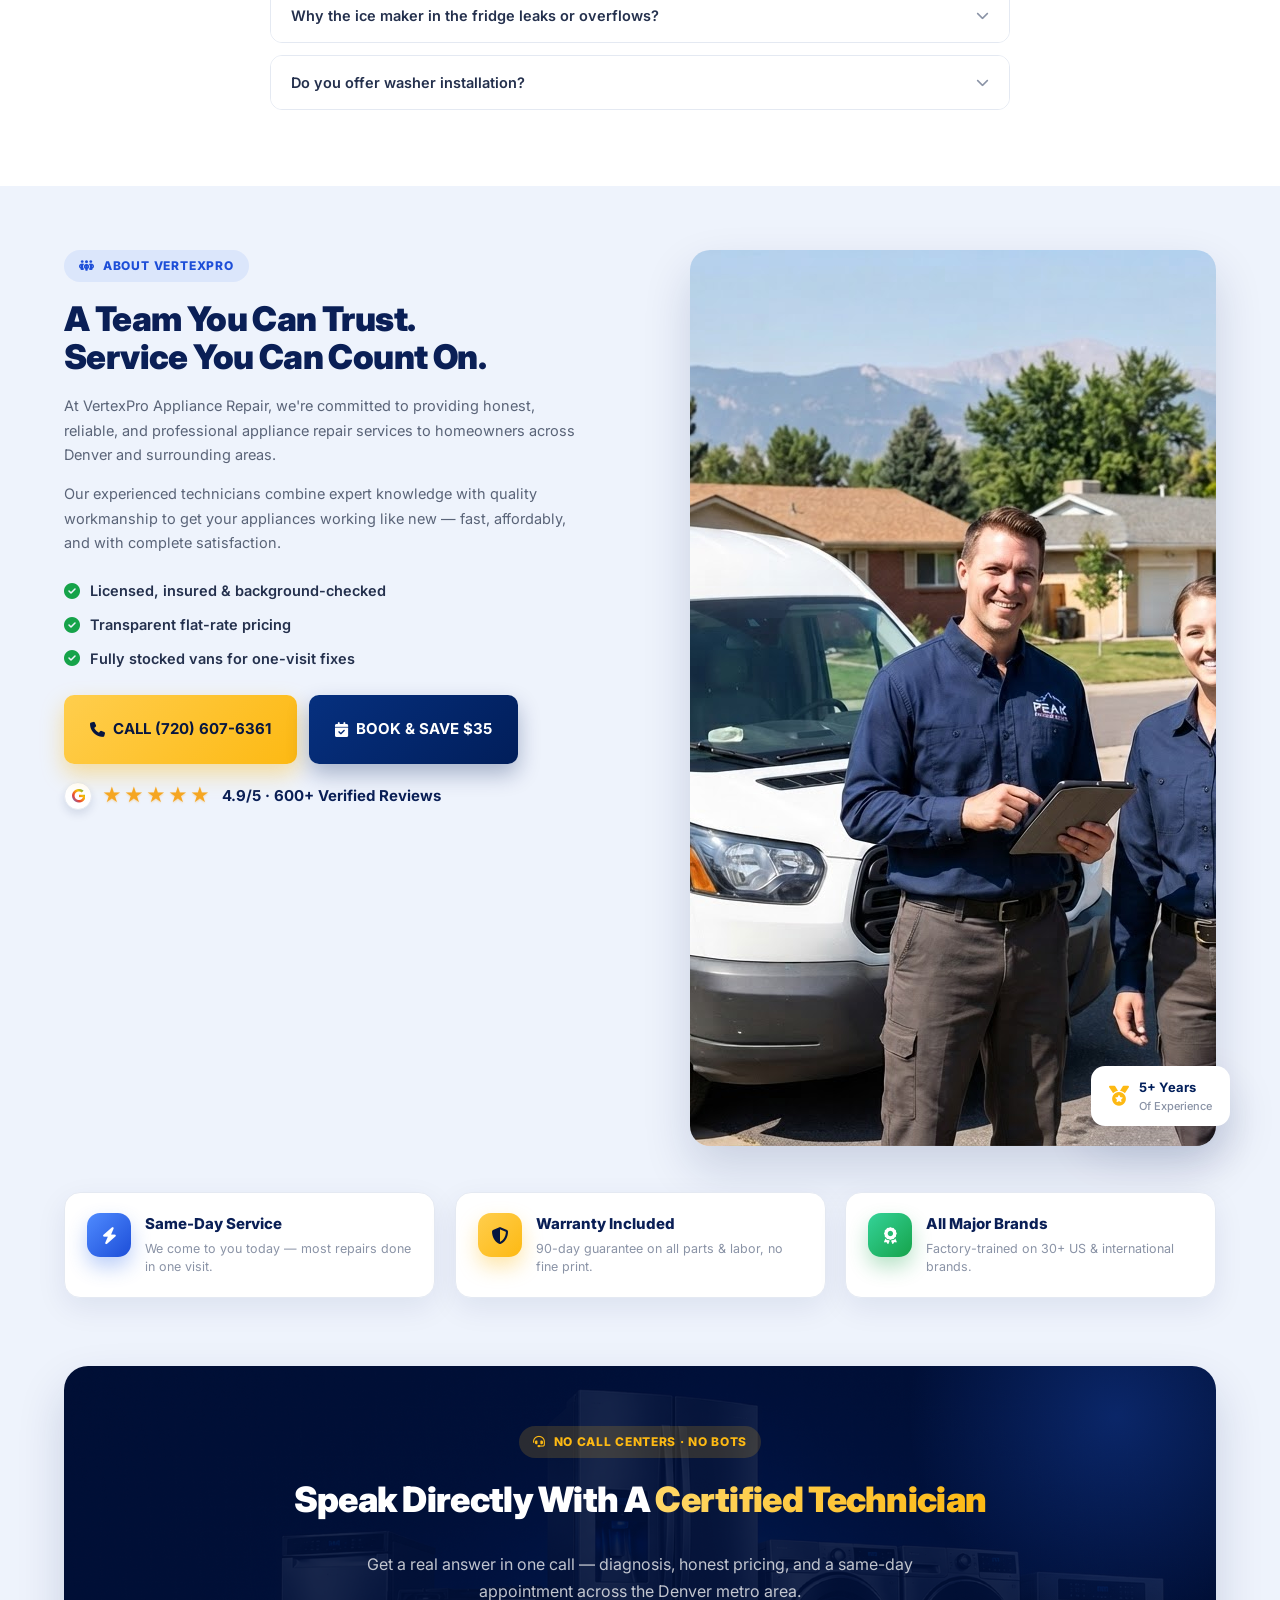
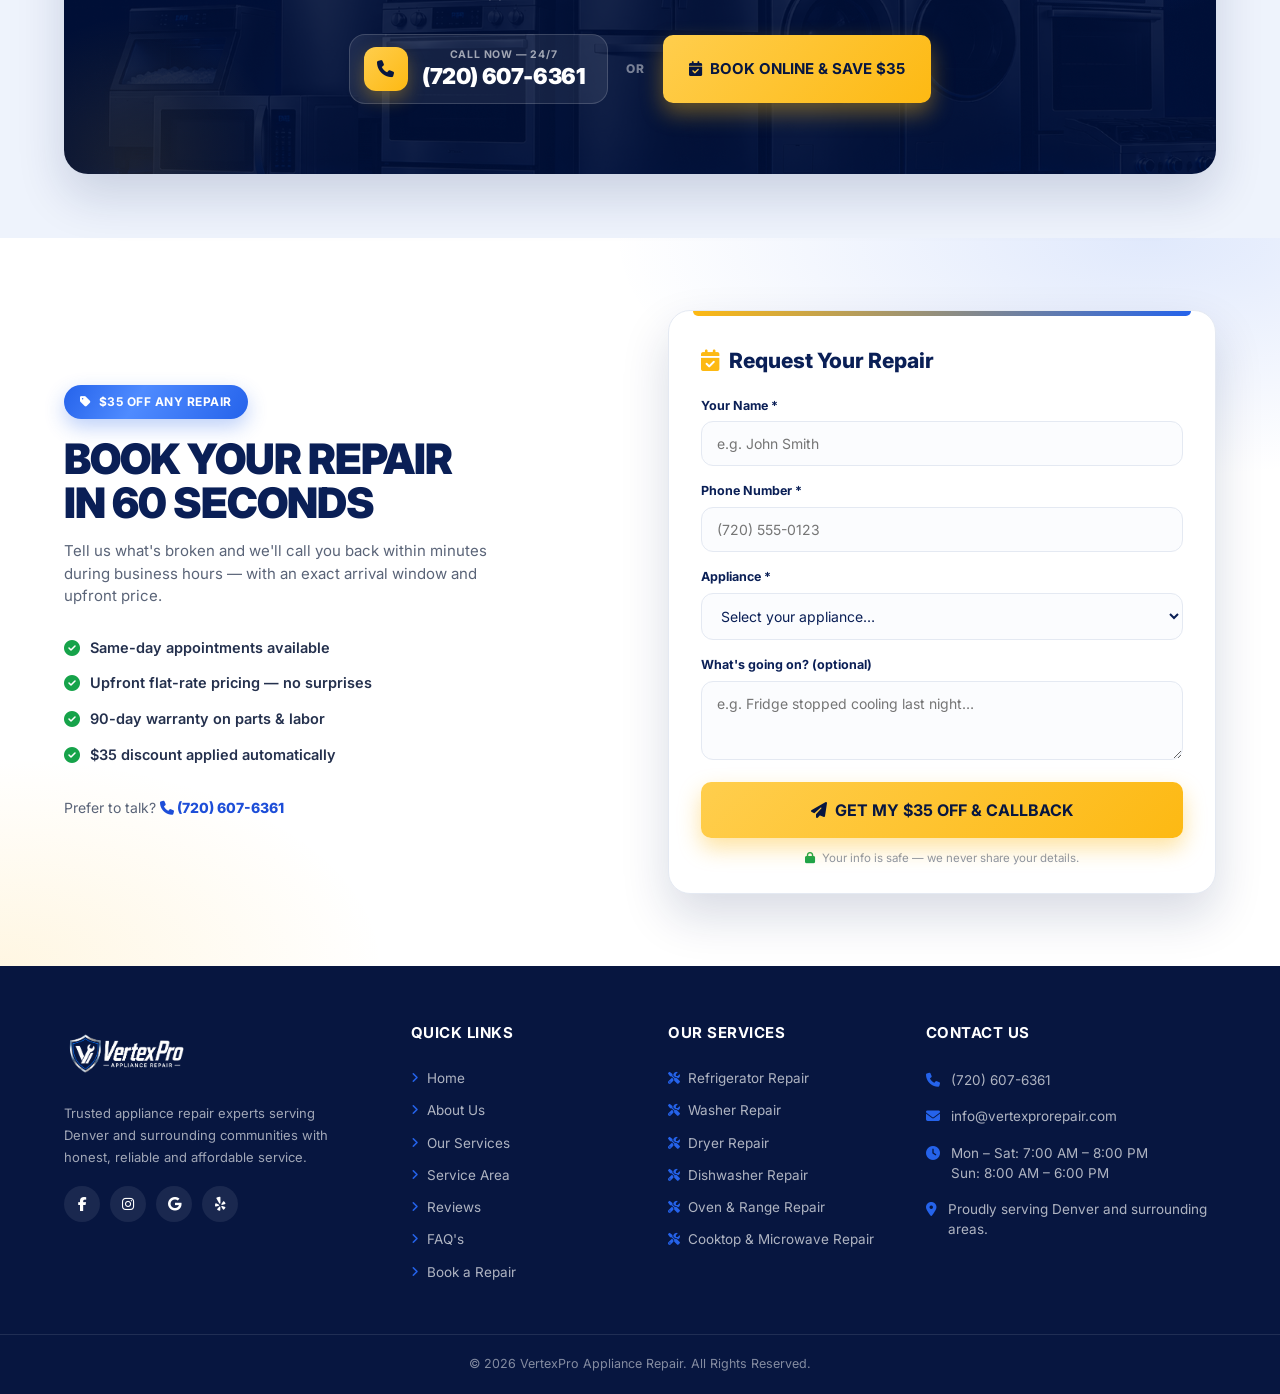
==== commit 08fe5490: "Refrigerator & Ice Maker image update" ====
--- a/index.html
+++ b/index.html
@@ -931,7 +931,7 @@
         <article class="service reveal">
           <div class="service-photo">
             <img
-              src="images/service-refrigerator.jpg"
+              src="images/service-refrigerator.png"
               alt="Technician repairing a refrigerator ice maker"
               loading="lazy"
               width="1200"
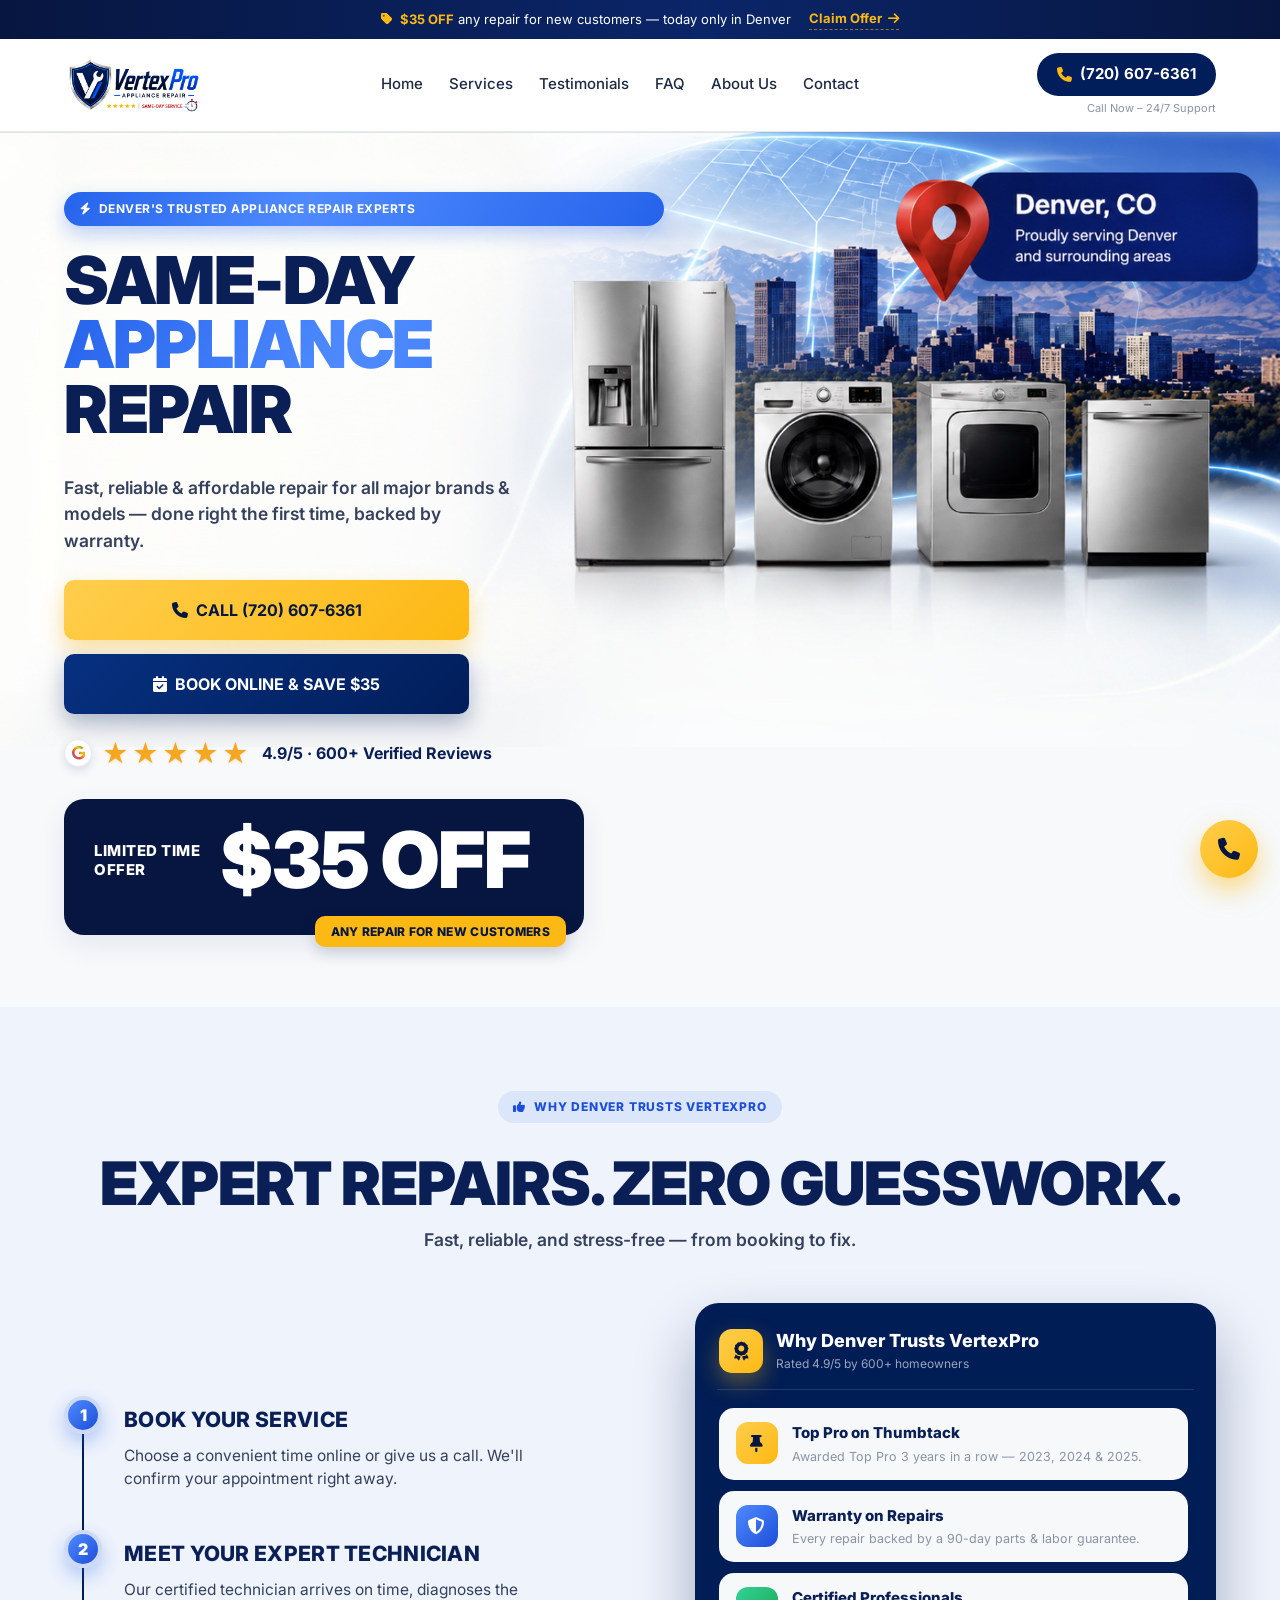
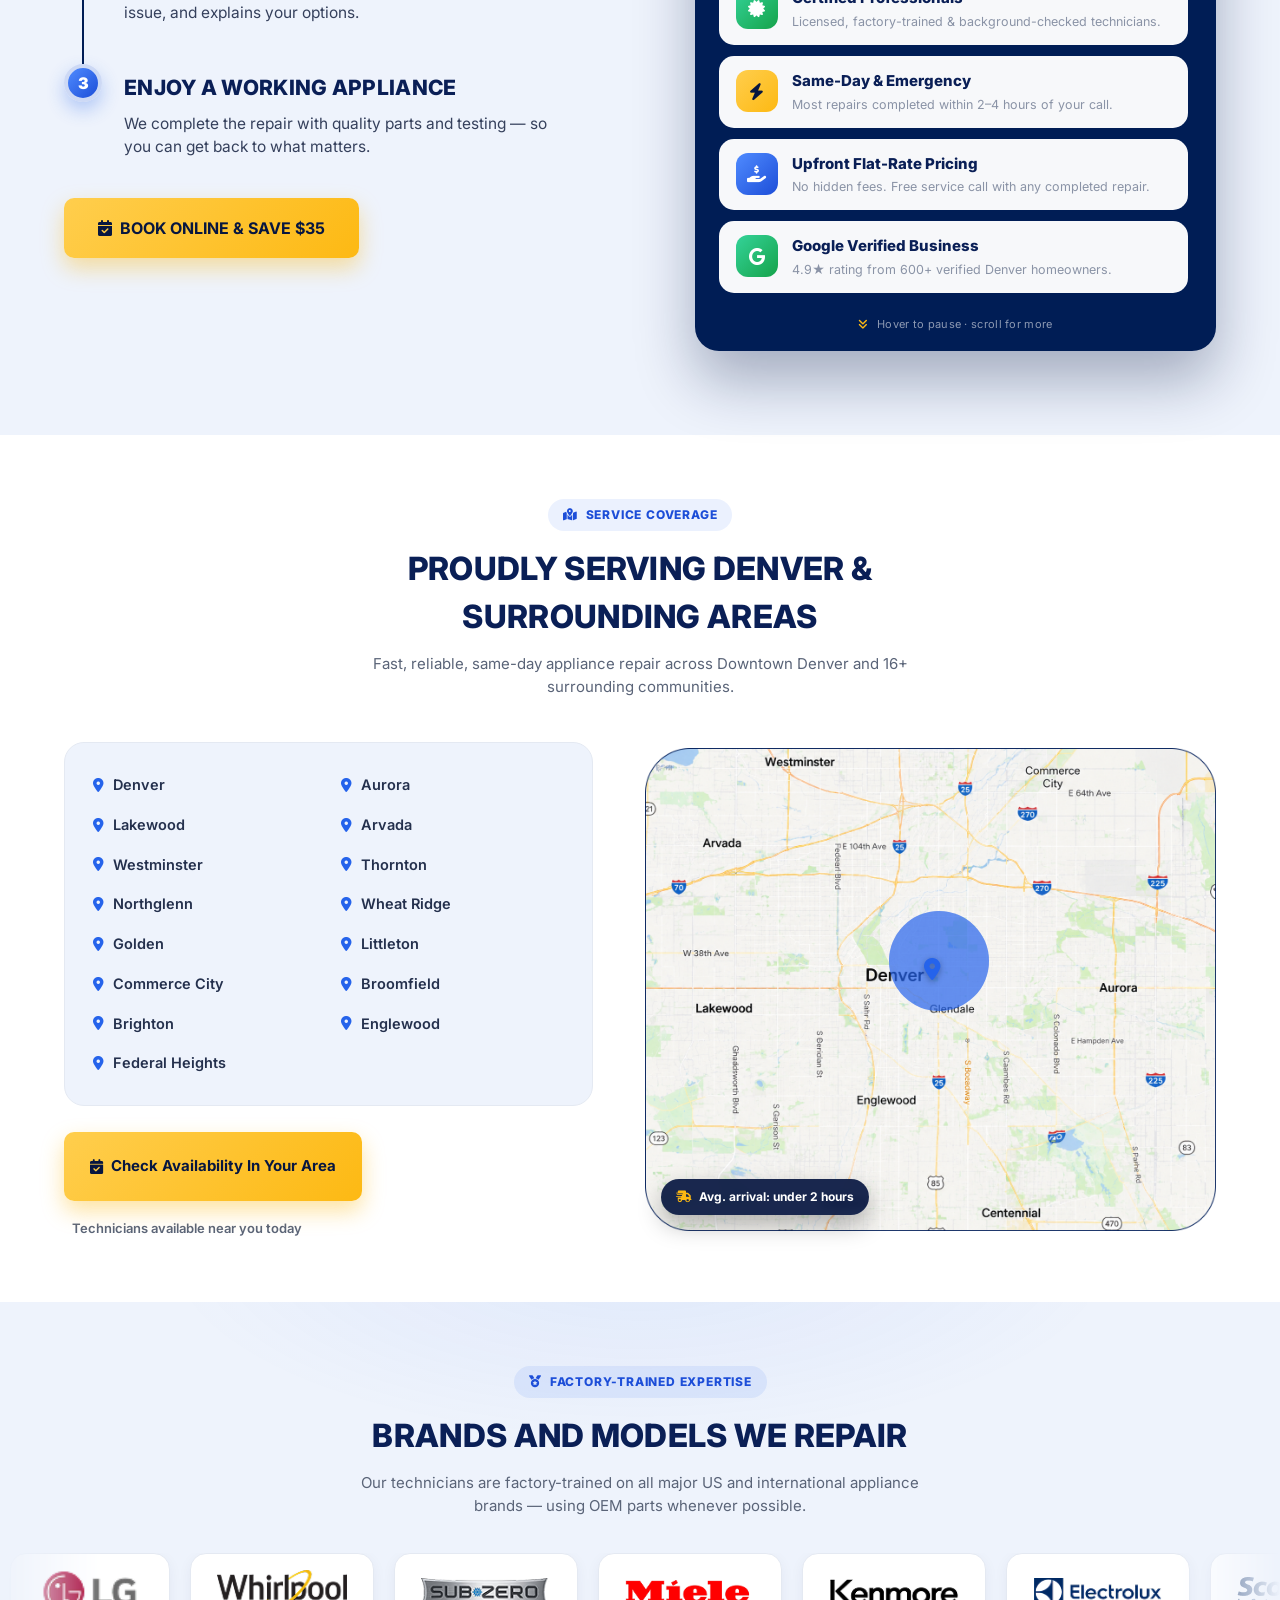
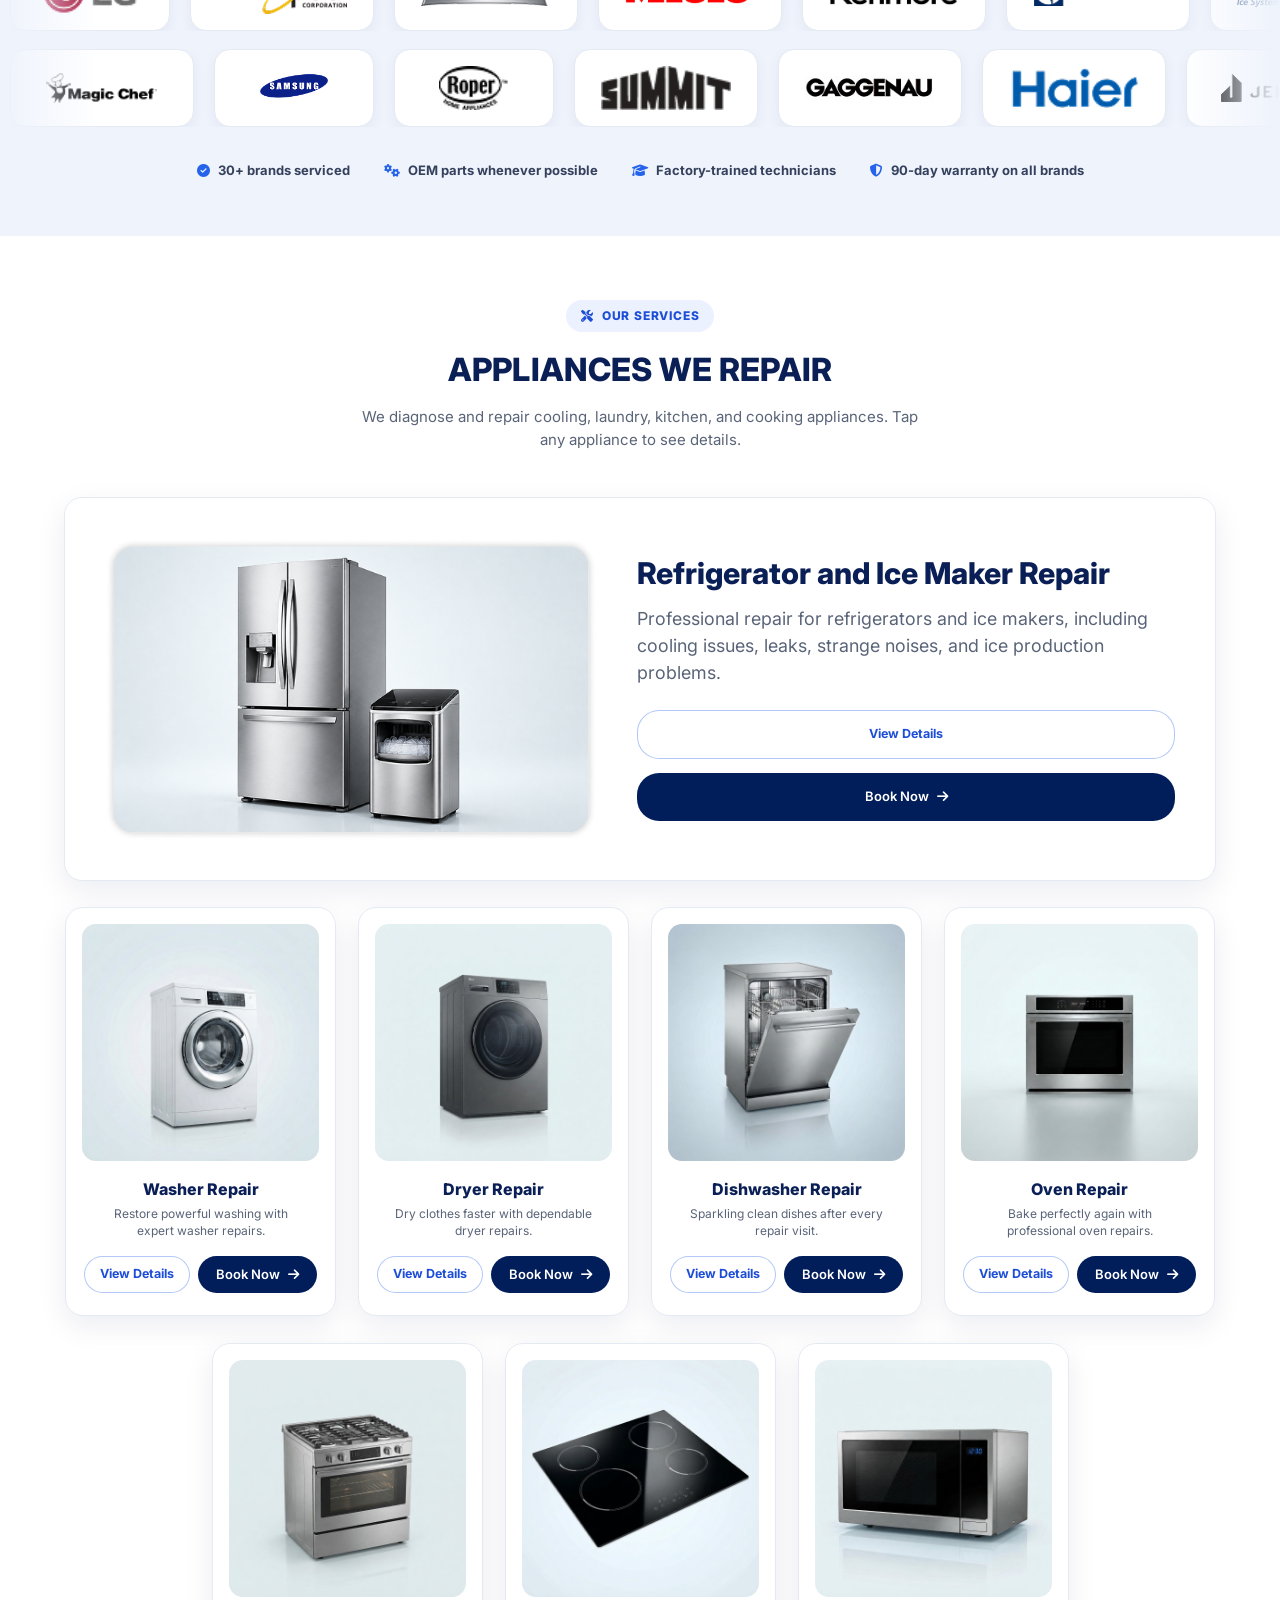
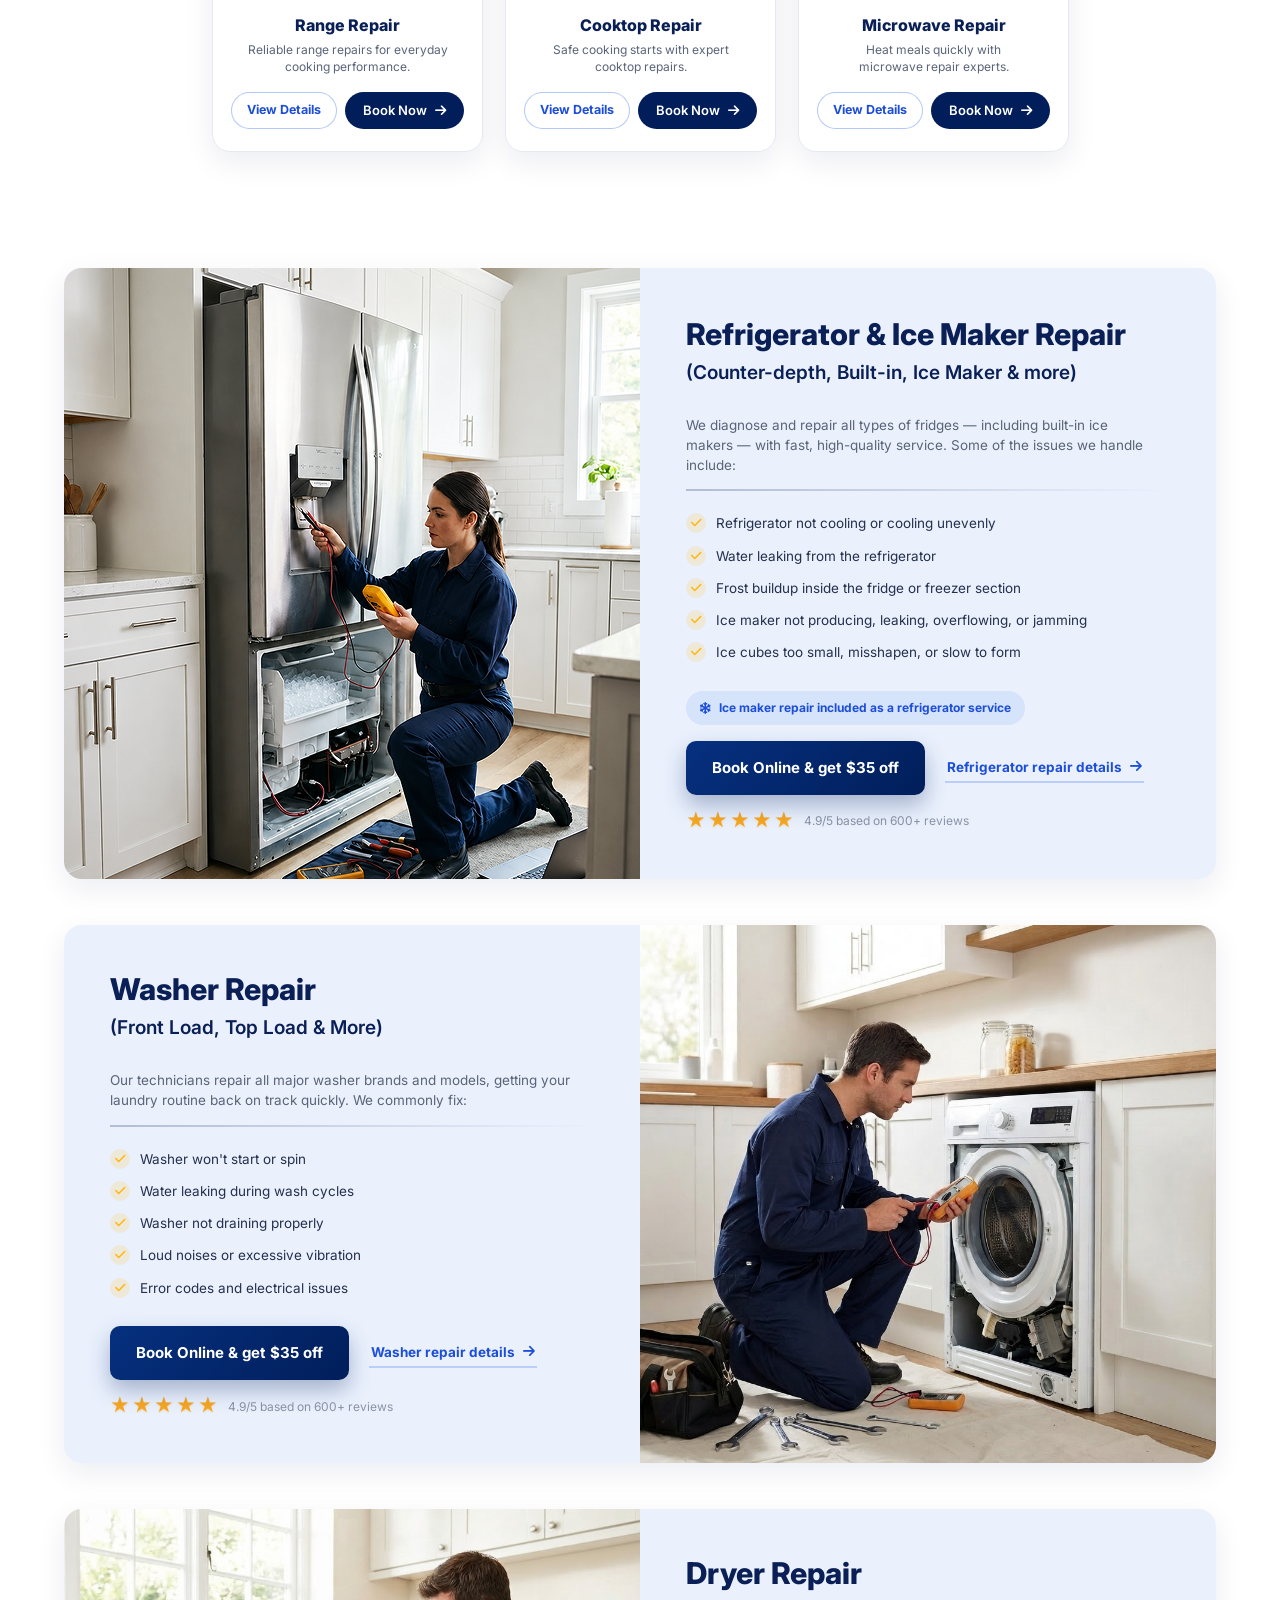
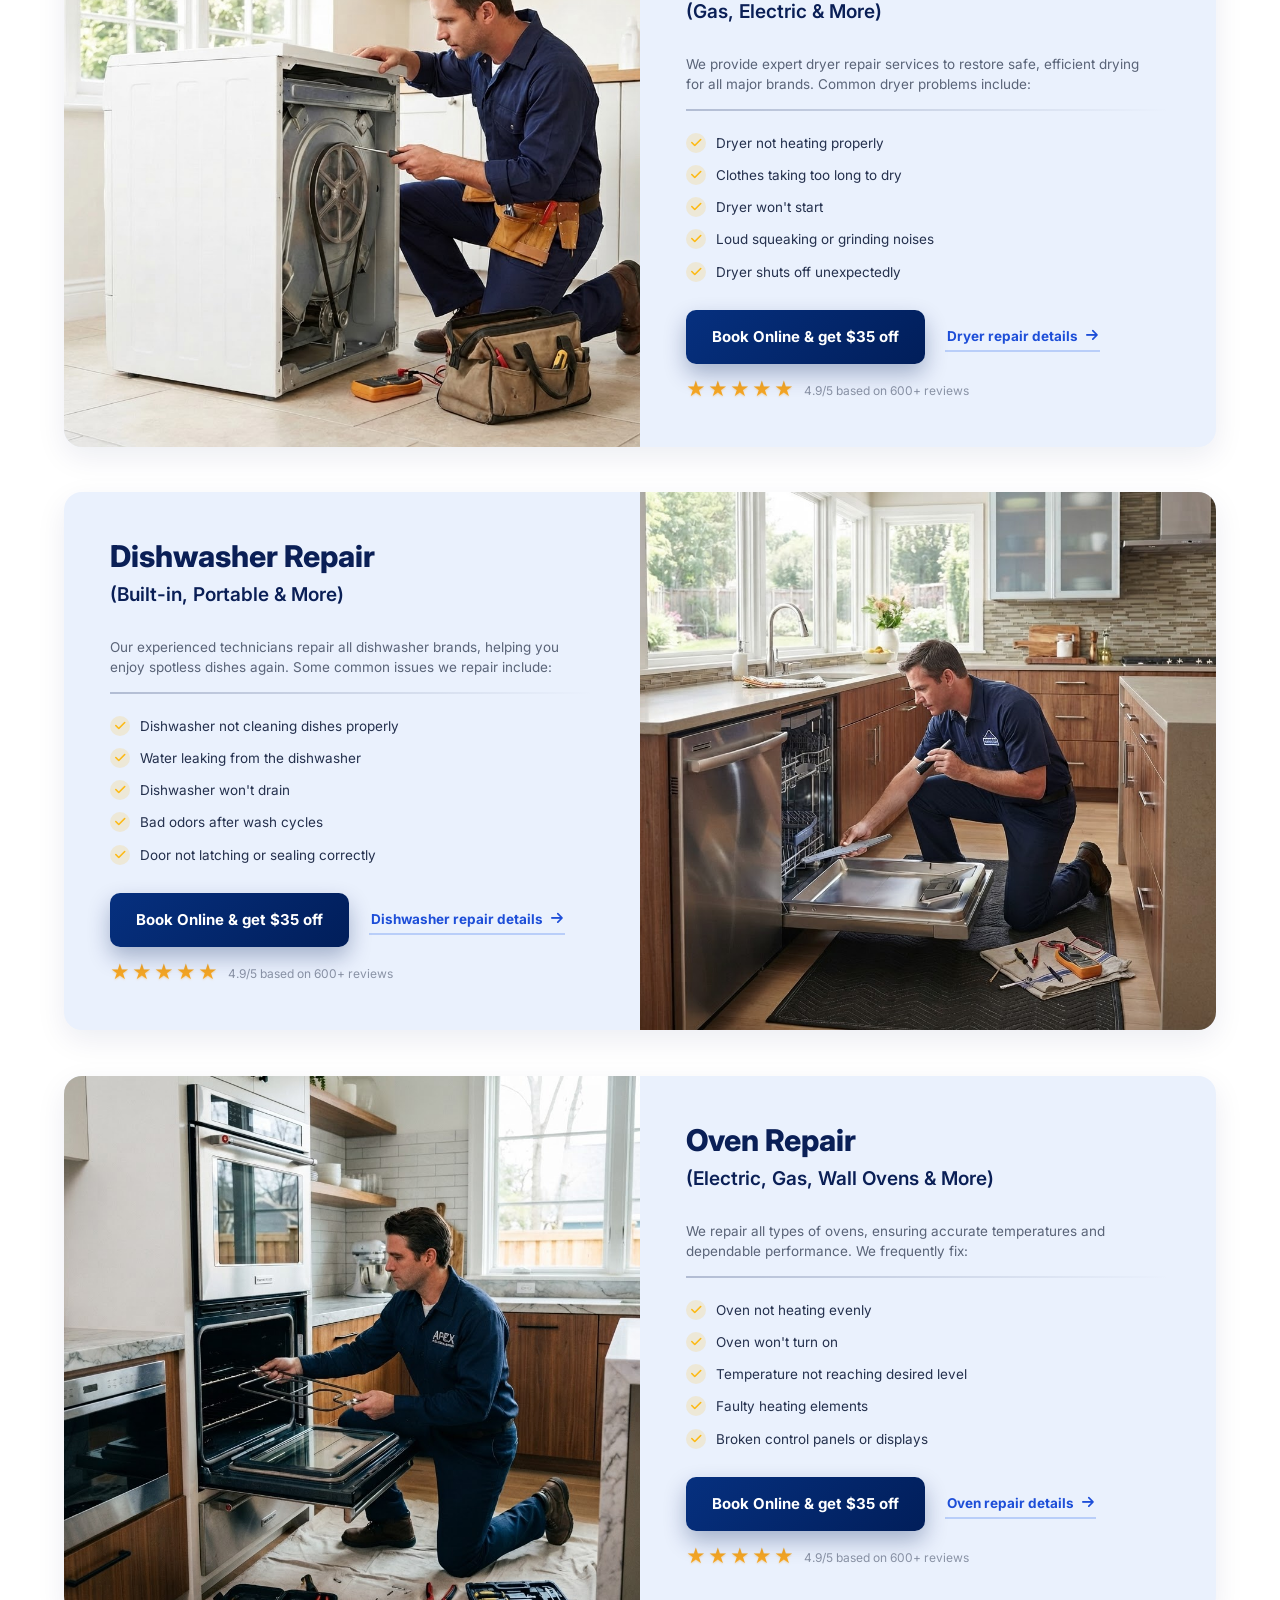
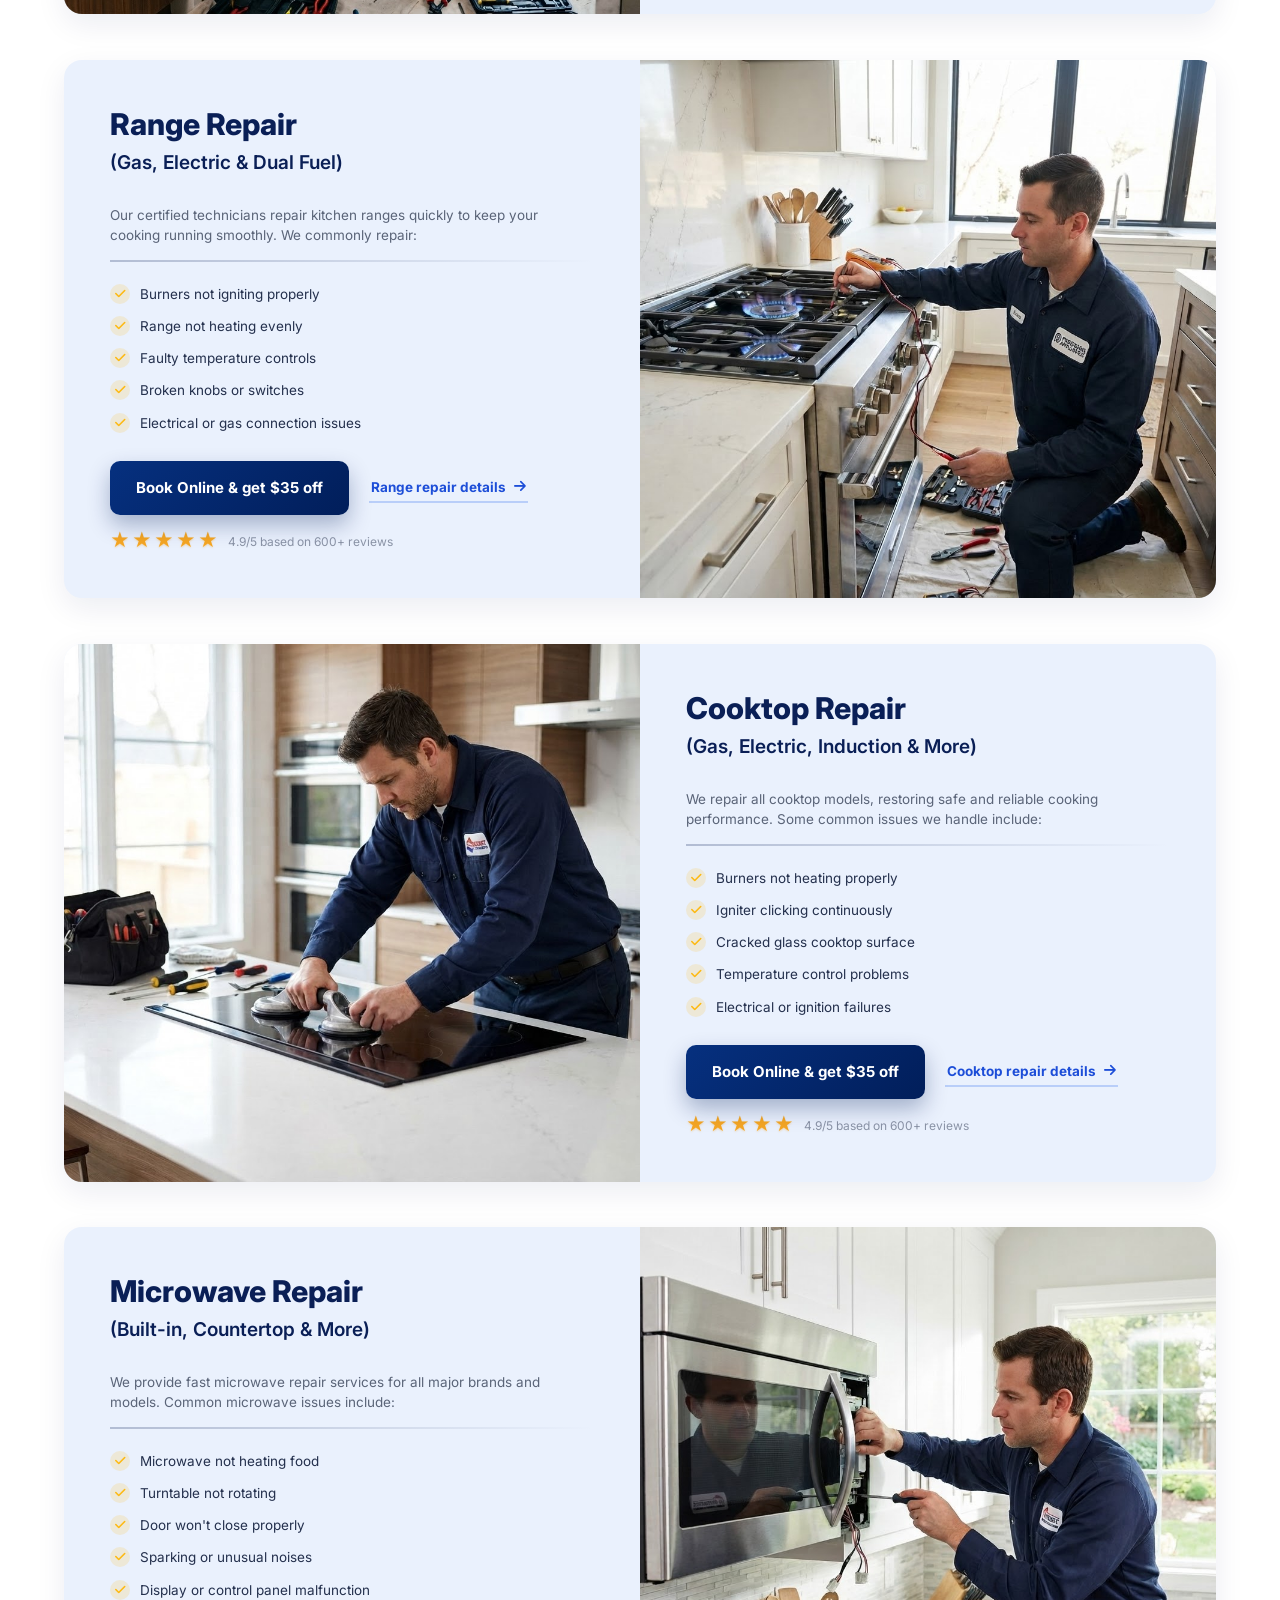
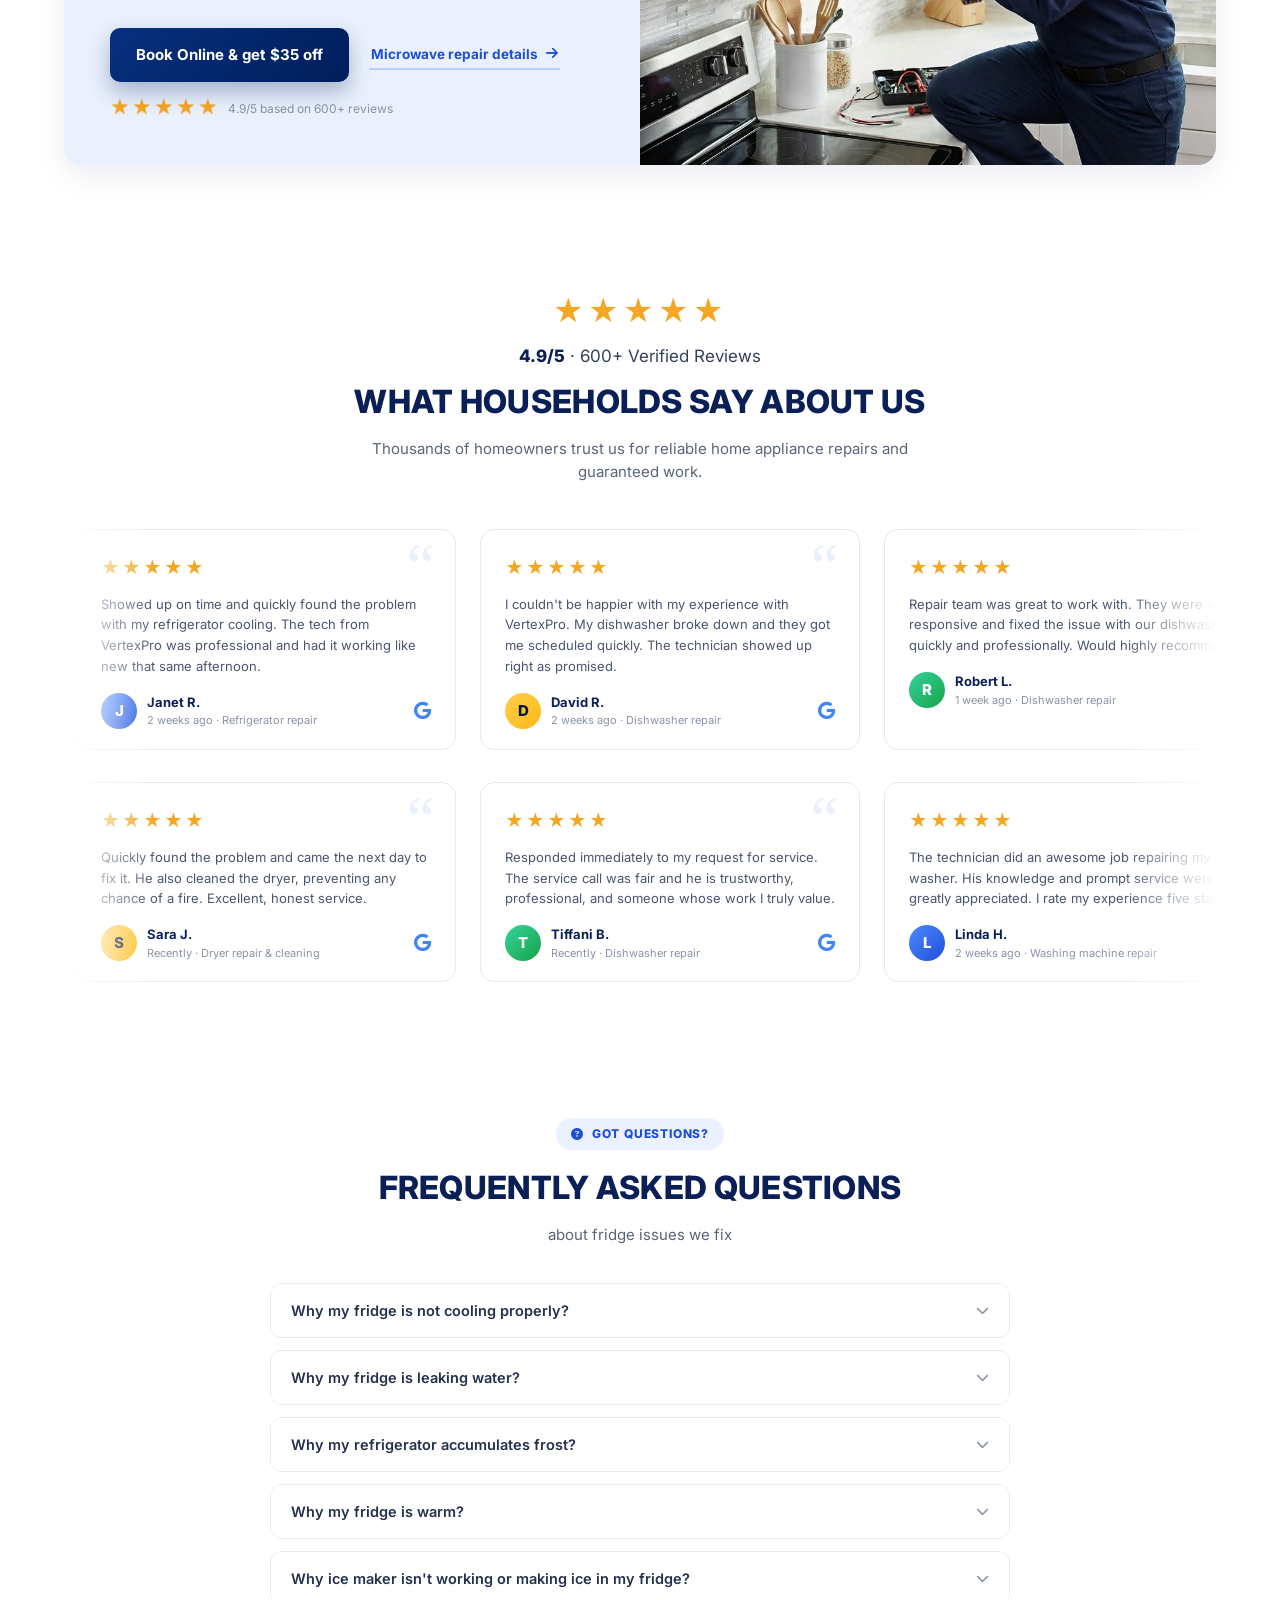
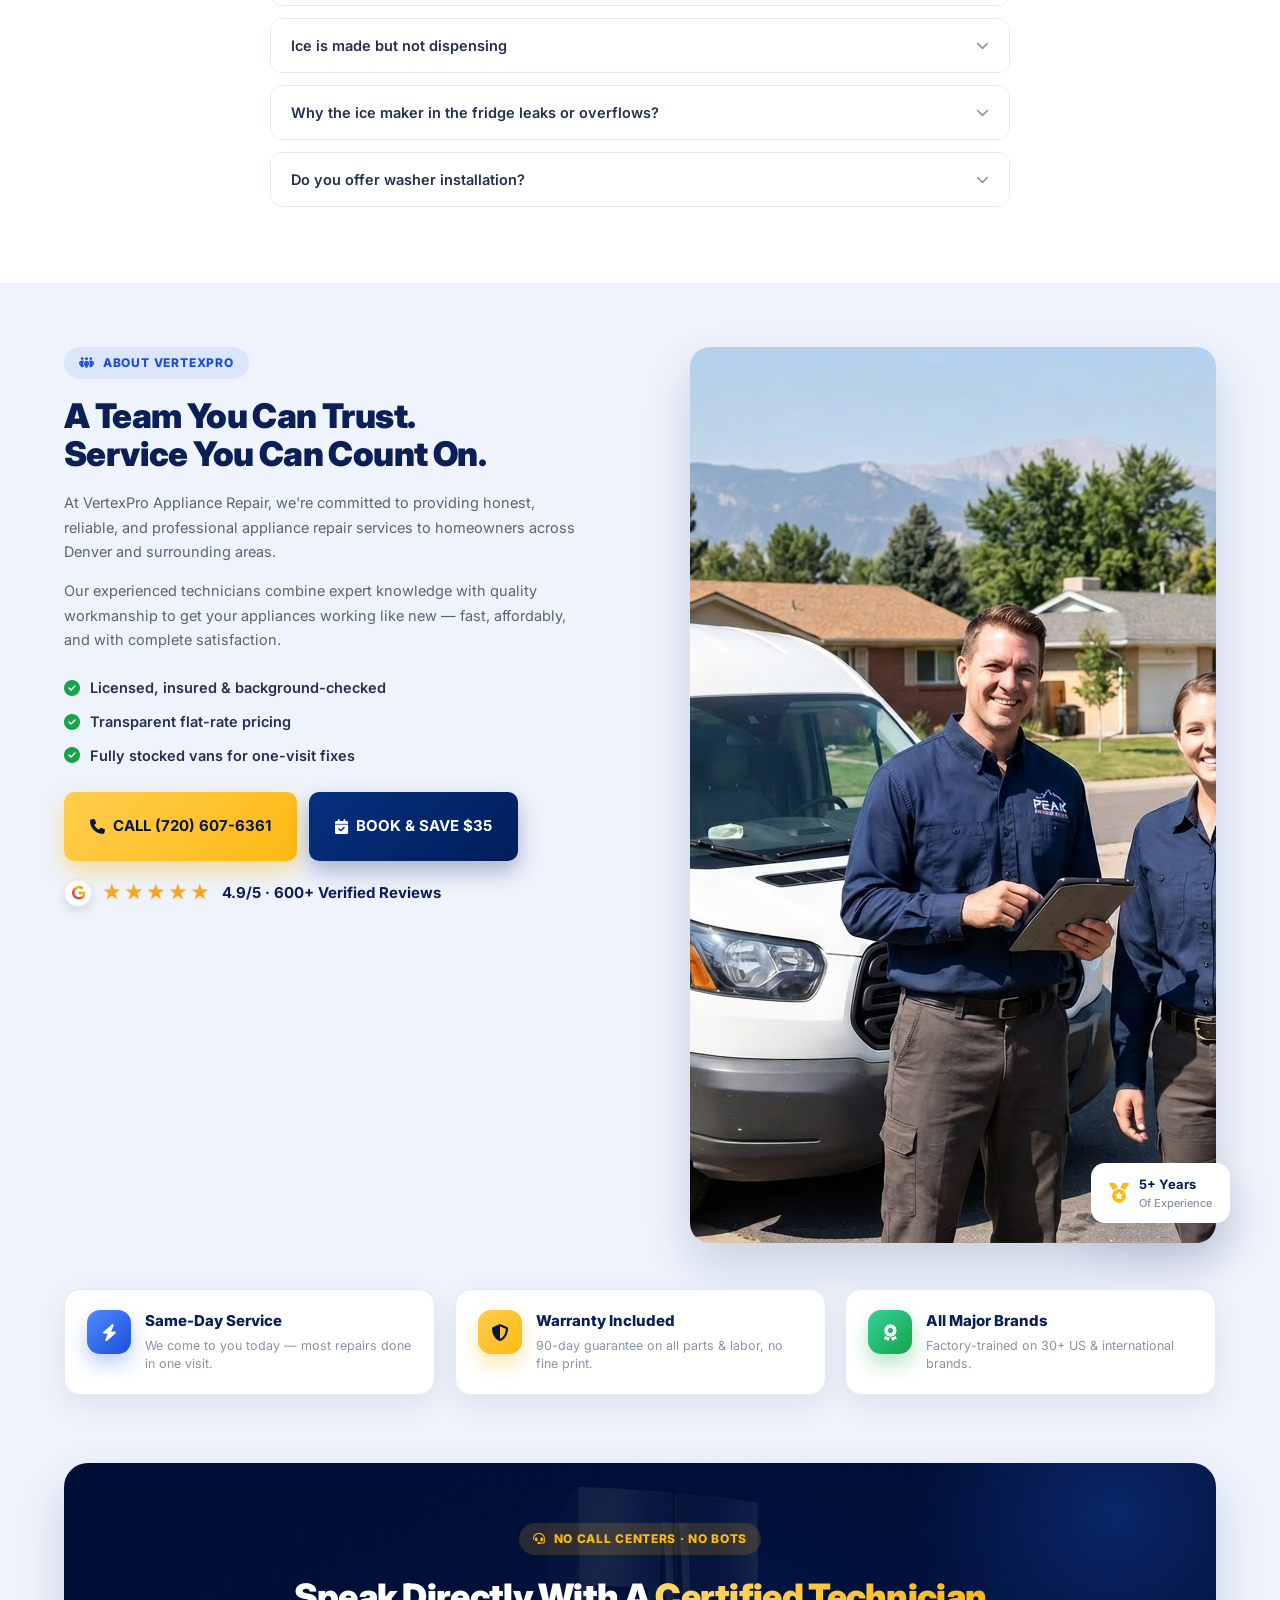
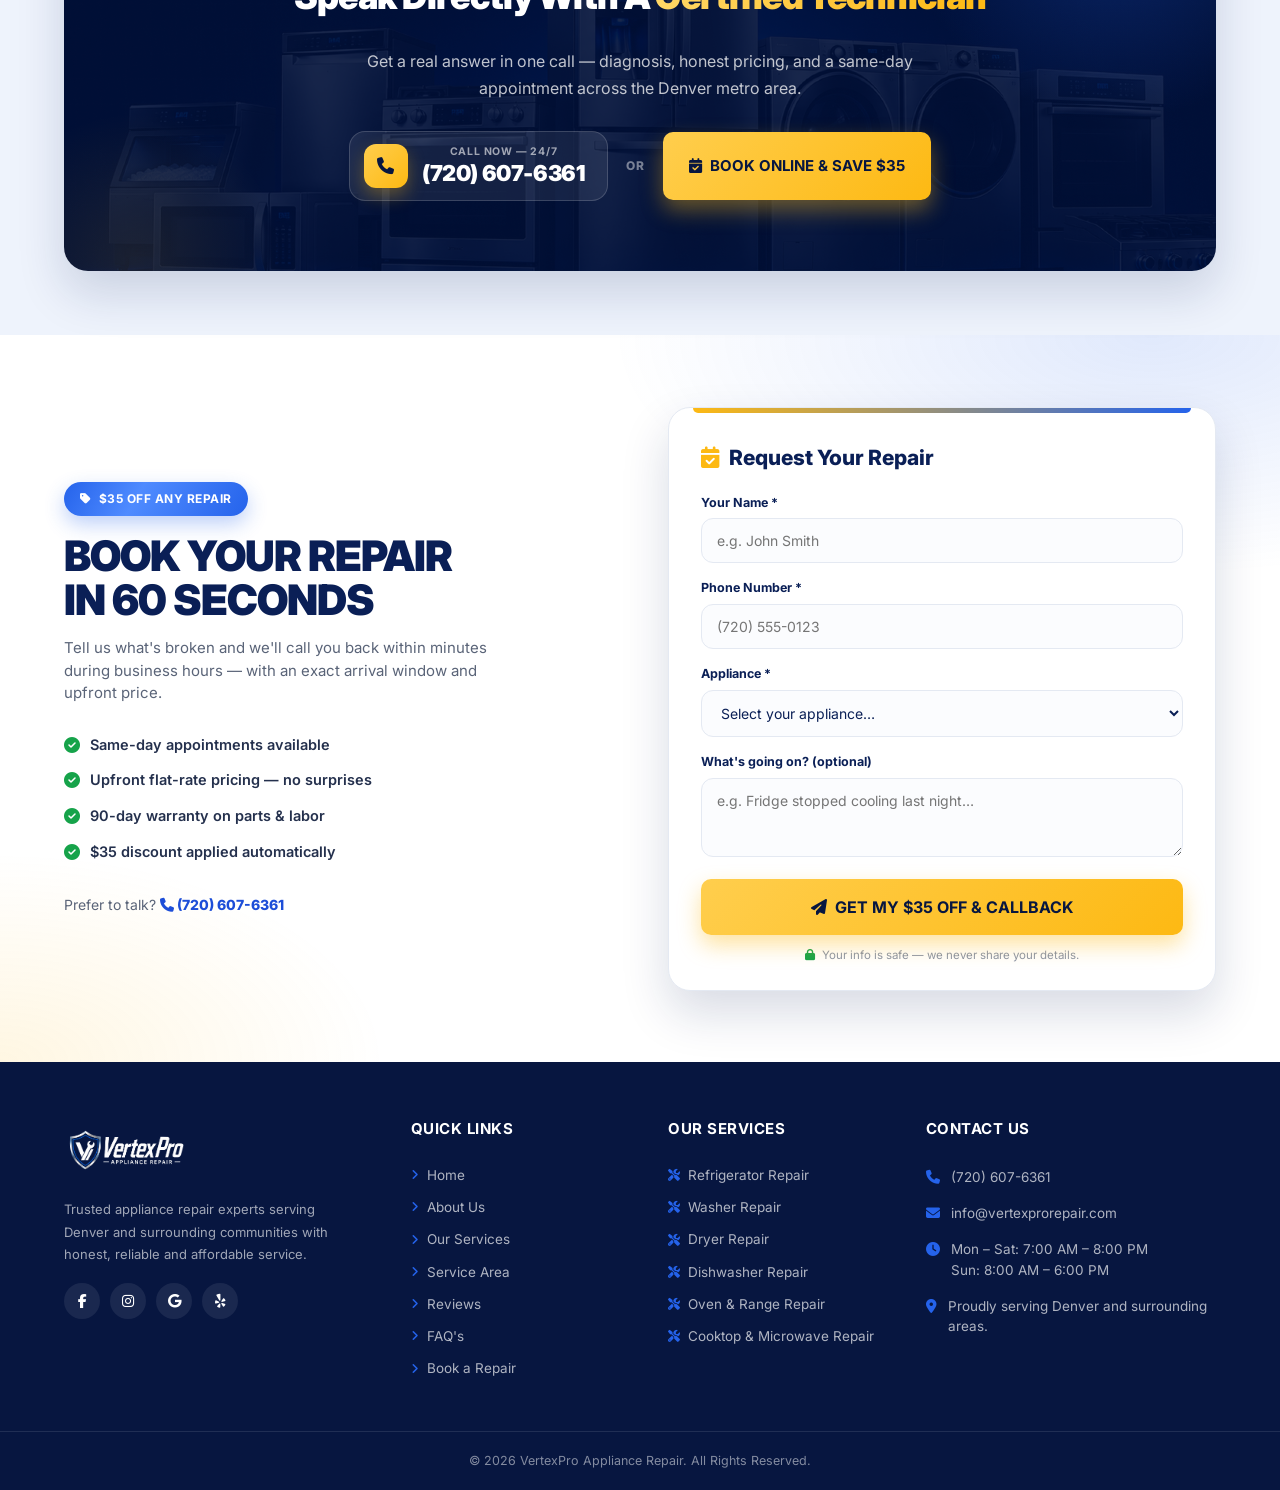
==== commit c06d4dde: "appliance-grid first item single card" ====
--- a/index.html
+++ b/index.html
@@ -675,59 +675,34 @@
             <a
               href="service.html?s=refrigerator"
               class="thumb-link feat-media"
-              aria-label="Refrigerator repair details"
+              aria-label="Refrigerator and ice maker repair details"
             >
               <div class="thumb">
                 <img
-                  src="images/appliance-refrigerator.jpg"
-                  alt="Stainless steel refrigerator"
+                  src="images/Refrigerator and Ice Maker.png"
+                  alt="Stainless steel refrigerator and countertop ice maker"
                   loading="lazy"
-                  width="512"
-                  height="512"
+                  width="1103"
+                  height="722"
                 />
               </div>
             </a>
             <div class="feat-body">
-              <h4>Refrigerator Repair</h4>
-              <p>Cooling, leaks, frost &amp; ice maker repairs — all in one.</p>
+              <h4>Refrigerator and Ice Maker Repair</h4>
+              <p>
+                Professional repair for refrigerators and ice makers, including
+                cooling issues, leaks, strange noises, and ice production
+                problems.
+              </p>
               <div class="card-ctas">
-                <a href="#book" class="btn btn-pill-navy"
-                  >Book Now <i class="fa-solid fa-arrow-right"></i
-                ></a>
                 <a
                   href="service.html?s=refrigerator"
                   class="btn btn-pill-outline"
                   >View Details</a
                 >
-              </div>
-            </div>
-          </article>
-          <article class="appliance-card featured img-right reveal zoom">
-            <a
-              href="service.html?s=ice-maker"
-              class="thumb-link feat-media"
-              aria-label="Ice maker repair details"
-            >
-              <div class="thumb">
-                <img
-                  src="images/appliance-icemaker.png"
-                  alt="Stainless steel countertop ice maker"
-                  loading="lazy"
-                  width="512"
-                  height="512"
-                />
-              </div>
-            </a>
-            <div class="feat-body">
-              <h4>Ice Maker Repair</h4>
-              <p>No ice, leaks, jams &amp; sensor issues — all in one.</p>
-              <div class="card-ctas">
                 <a href="#book" class="btn btn-pill-navy"
                   >Book Now <i class="fa-solid fa-arrow-right"></i
                 ></a>
-                <a href="service.html?s=ice-maker" class="btn btn-pill-outline"
-                  >View Details</a
-                >
               </div>
             </div>
           </article>
--- a/index.css
+++ b/index.css
@@ -1324,24 +1324,26 @@
   box-shadow: var(--shadow-lift);
   border-color: rgba(37, 99, 235, 0.35);
 }
-/* Featured cards (Refrigerator + Ice Maker) span 2 columns, horizontal layout */
+/* Featured banner card (Refrigerator + Ice Maker) — full width, horizontal */
 .appliance-card.featured {
-  flex: 0 1 calc(50% - 11px);
+  flex: 1 1 100%;
   flex-direction: row;
   align-items: center;
   text-align: left;
-  gap: 26px;
-  padding: 26px 30px;
-}
-.appliance-card.featured.img-right {
-  flex-direction: row-reverse;
+  gap: 40px;
+  padding: 30px 40px;
 }
 .appliance-card.featured .feat-media {
-  flex: 0 0 44%;
-  max-width: 44%;
+  flex: 0 0 46%;
+  max-width: 46%;
 }
 .appliance-card.featured .thumb {
   margin-bottom: 0;
+  aspect-ratio: 1103 / 722;
+  background: transparent;
+}
+.appliance-card.featured .thumb img {
+  object-fit: contain;
 }
 .appliance-card.featured .feat-body {
   flex: 1;
@@ -1349,29 +1351,33 @@
   display: flex;
   flex-direction: column;
   align-items: flex-start;
-  gap: 12px;
+  gap: 16px;
 }
 .appliance-card.featured h4 {
-  font-size: clamp(24px, 3vw, 34px);
+  font-size: clamp(26px, 3vw, 30px);
   line-height: 1.08;
   margin: 0;
 }
 .appliance-card.featured p {
-  font-size: 15px;
+  font-size: clamp(15px, 1.4vw, 18px);
   margin: 0;
-  max-width: 340px;
+  max-width: 620px;
+  line-height: 1.5;
 }
 .appliance-card.featured .card-ctas {
   flex-direction: column;
-  align-items: flex-start;
+  align-items: stretch;
   justify-content: flex-start;
-  gap: 12px;
-  margin-top: 6px;
+  gap: 14px;
+  margin-top: 8px;
   width: 100%;
 }
 .appliance-card.featured .card-ctas .btn {
-  min-width: 160px;
+  width: 100%;
+  justify-content: center;
   text-align: center;
+  padding-top: 14px;
+  padding-bottom: 14px;
 }
 .thumb-link {
   display: block;
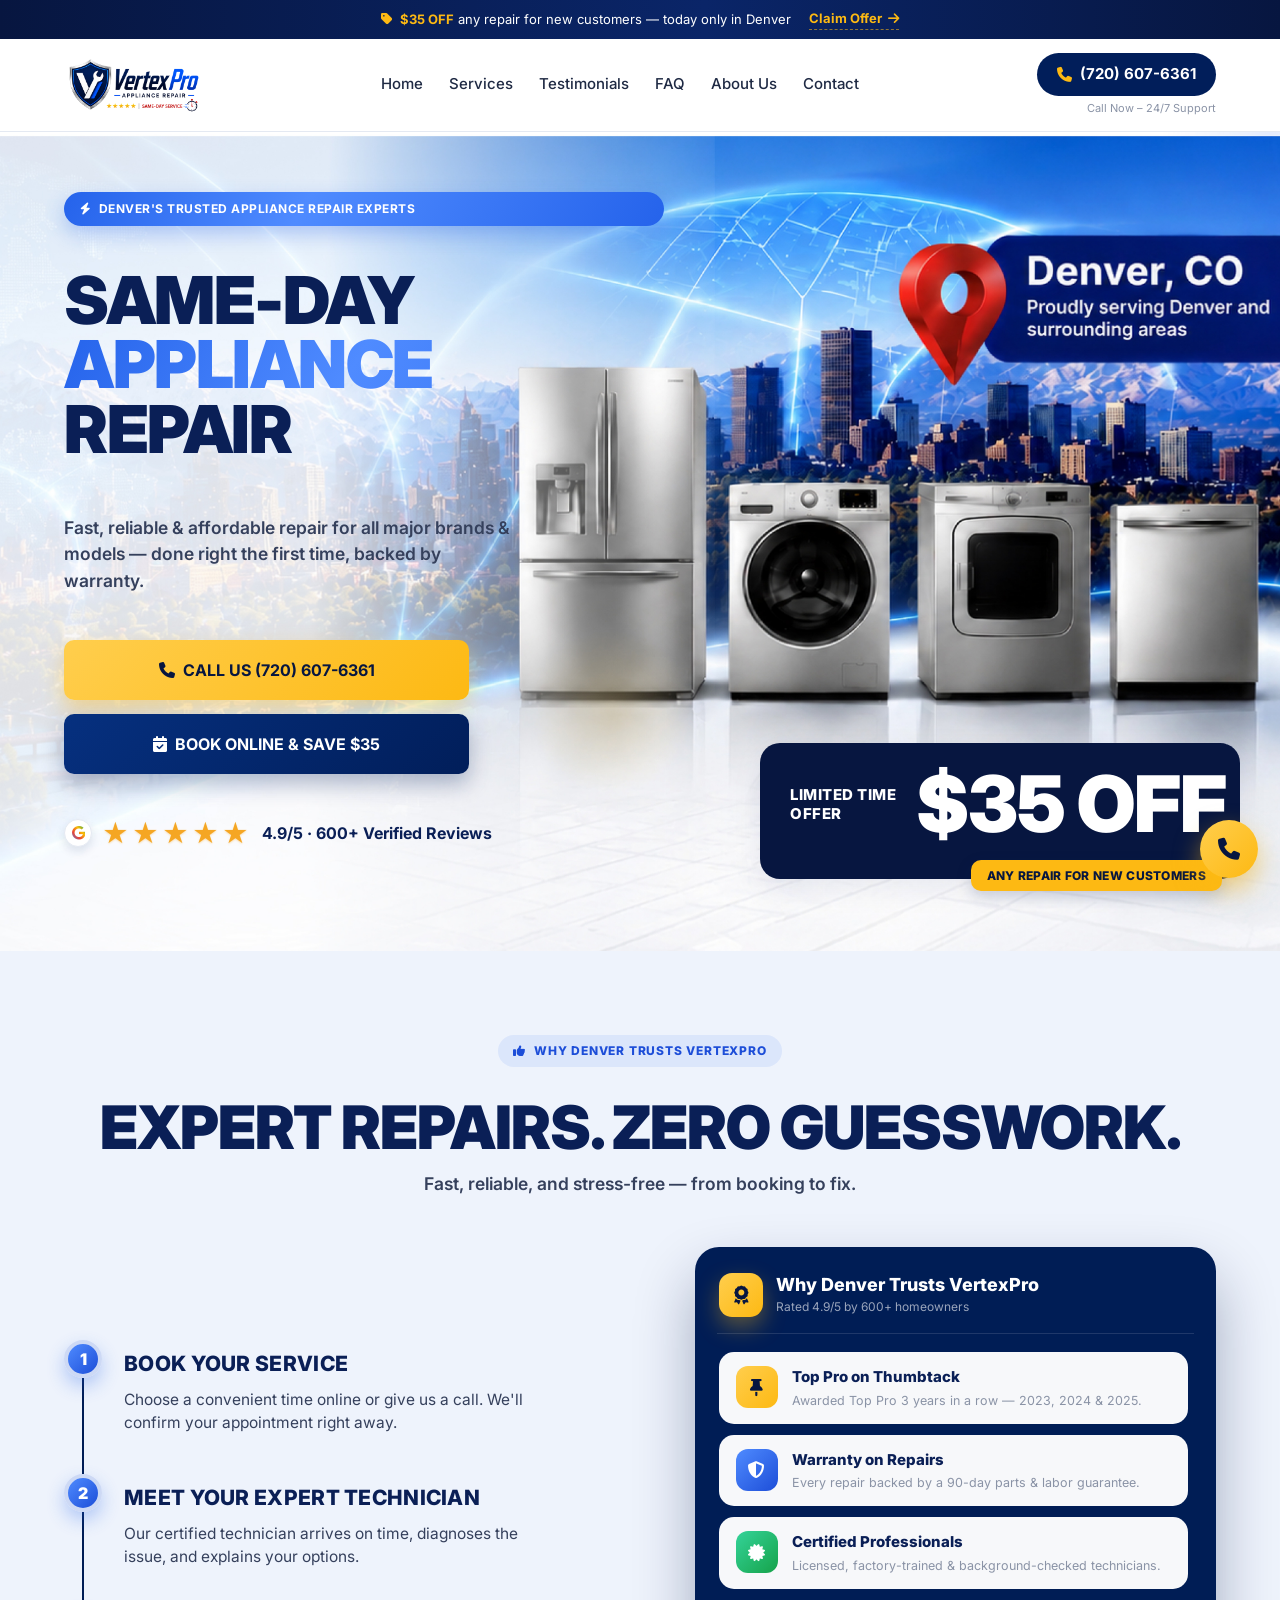
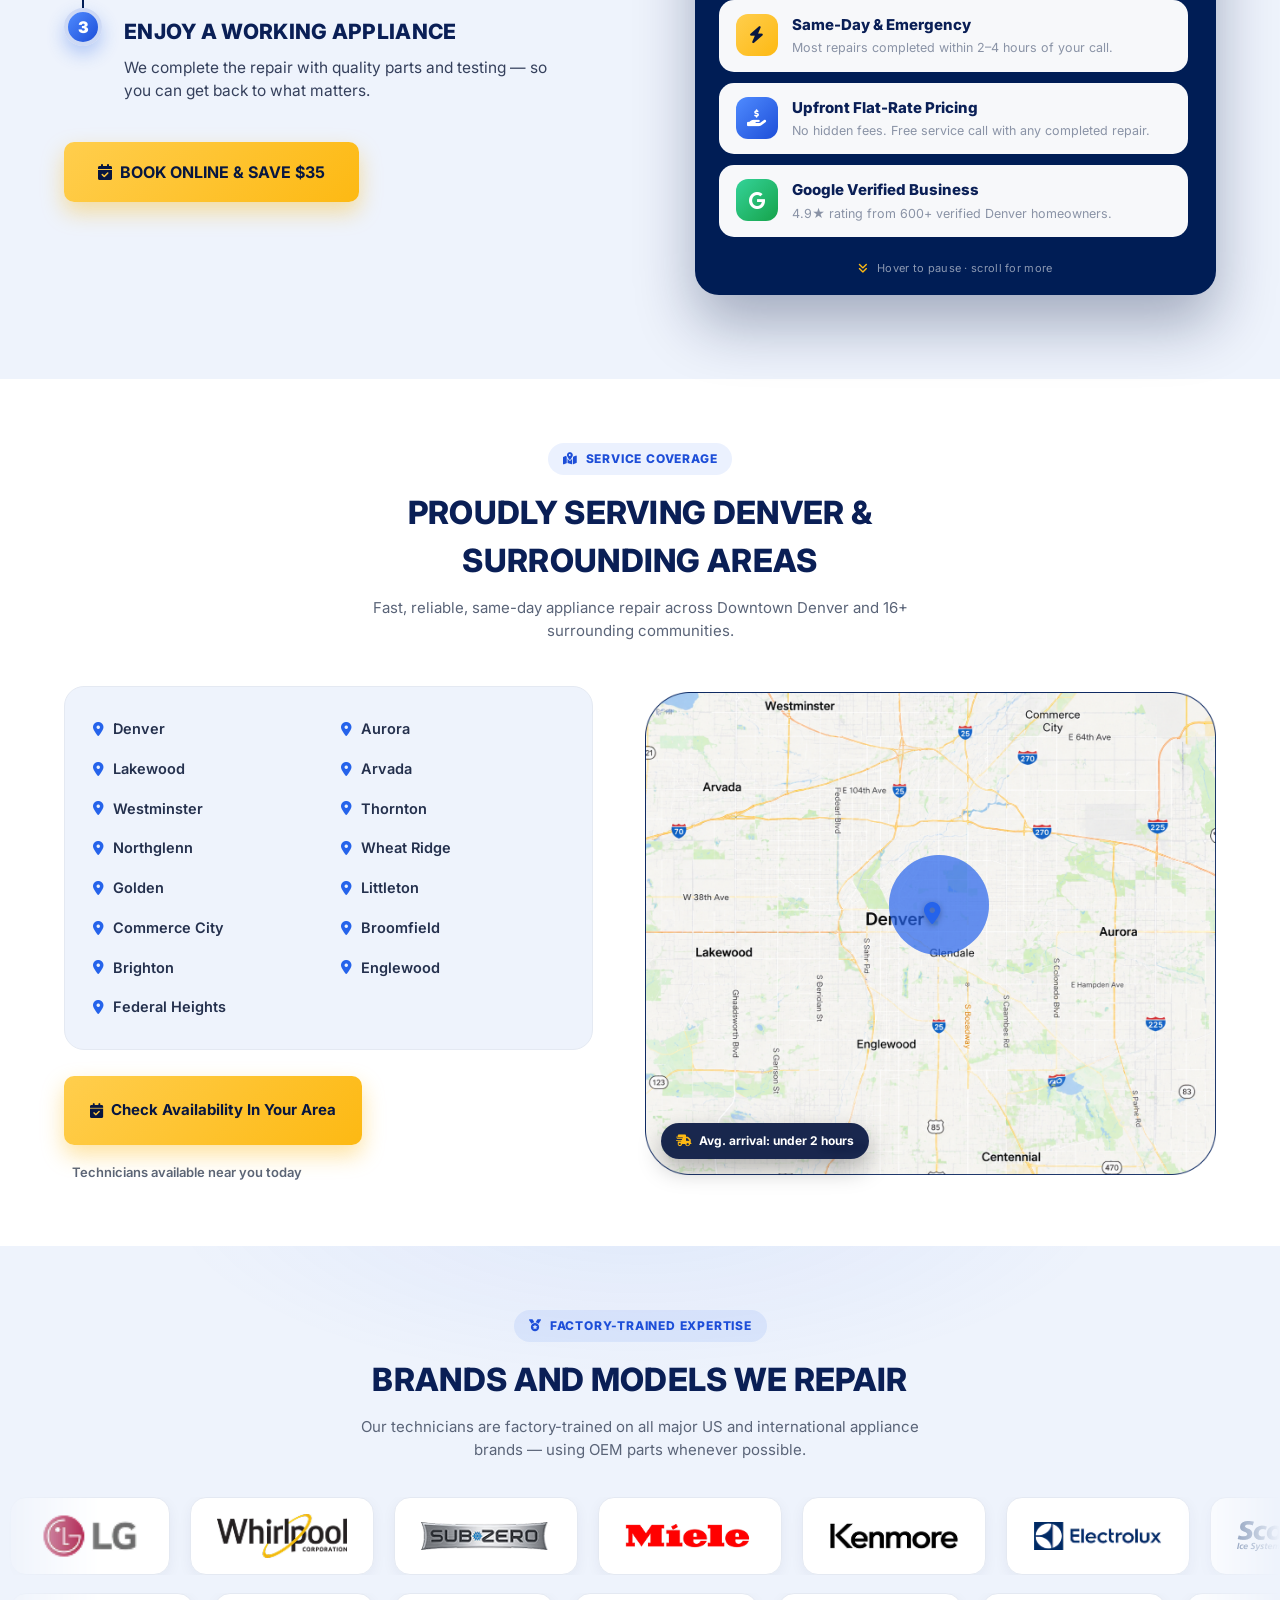
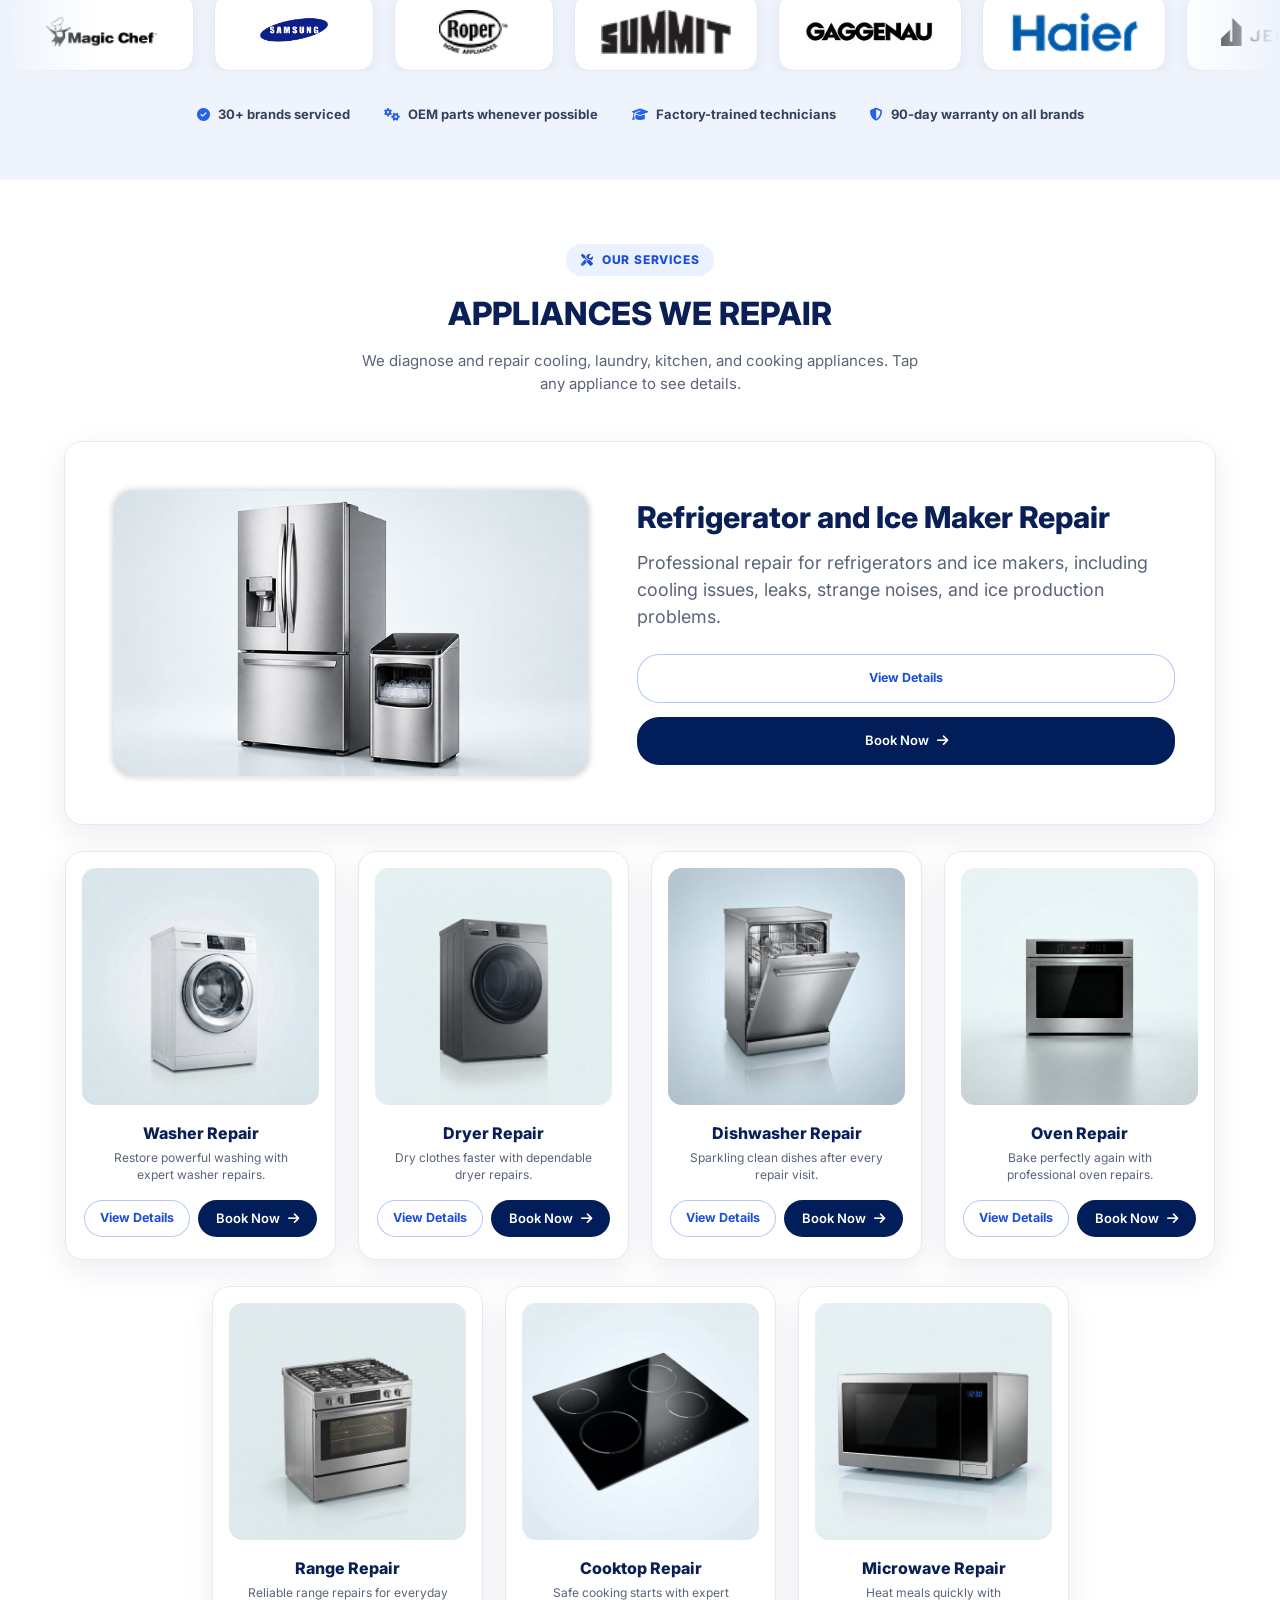
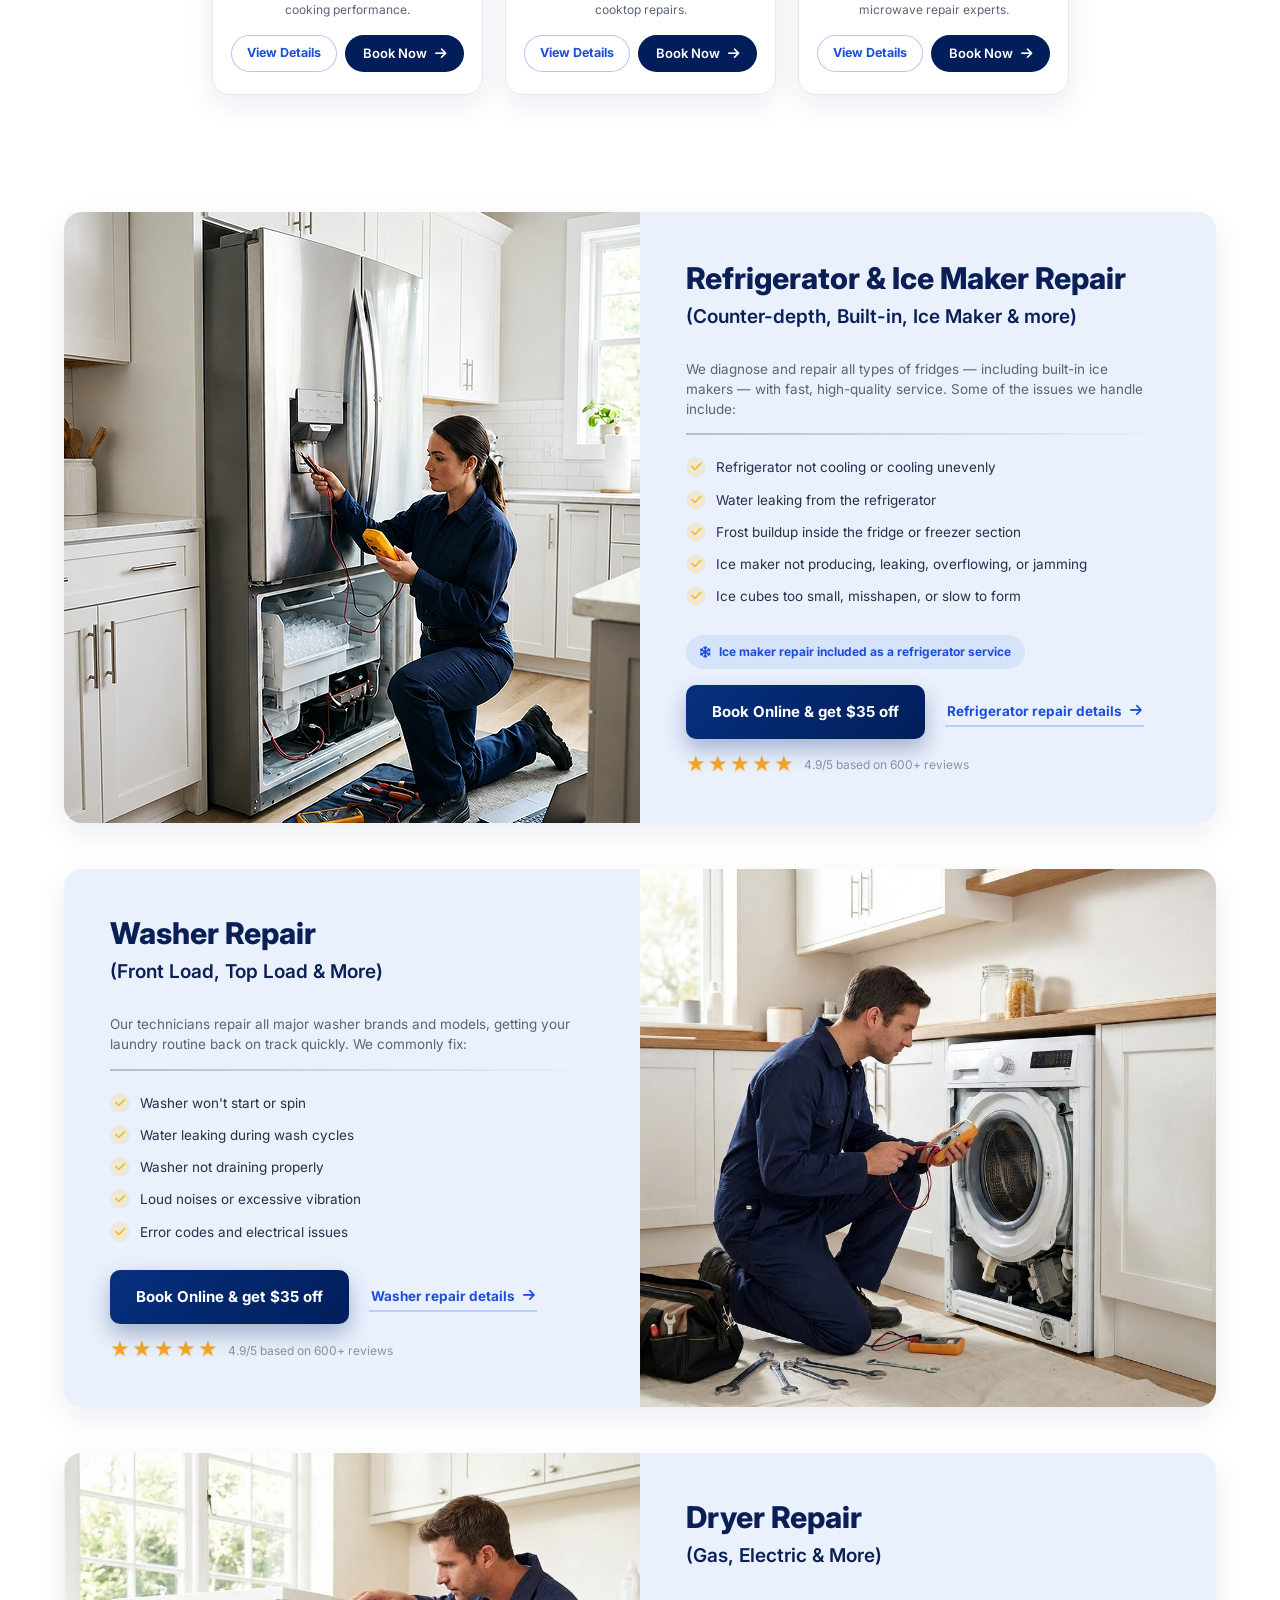
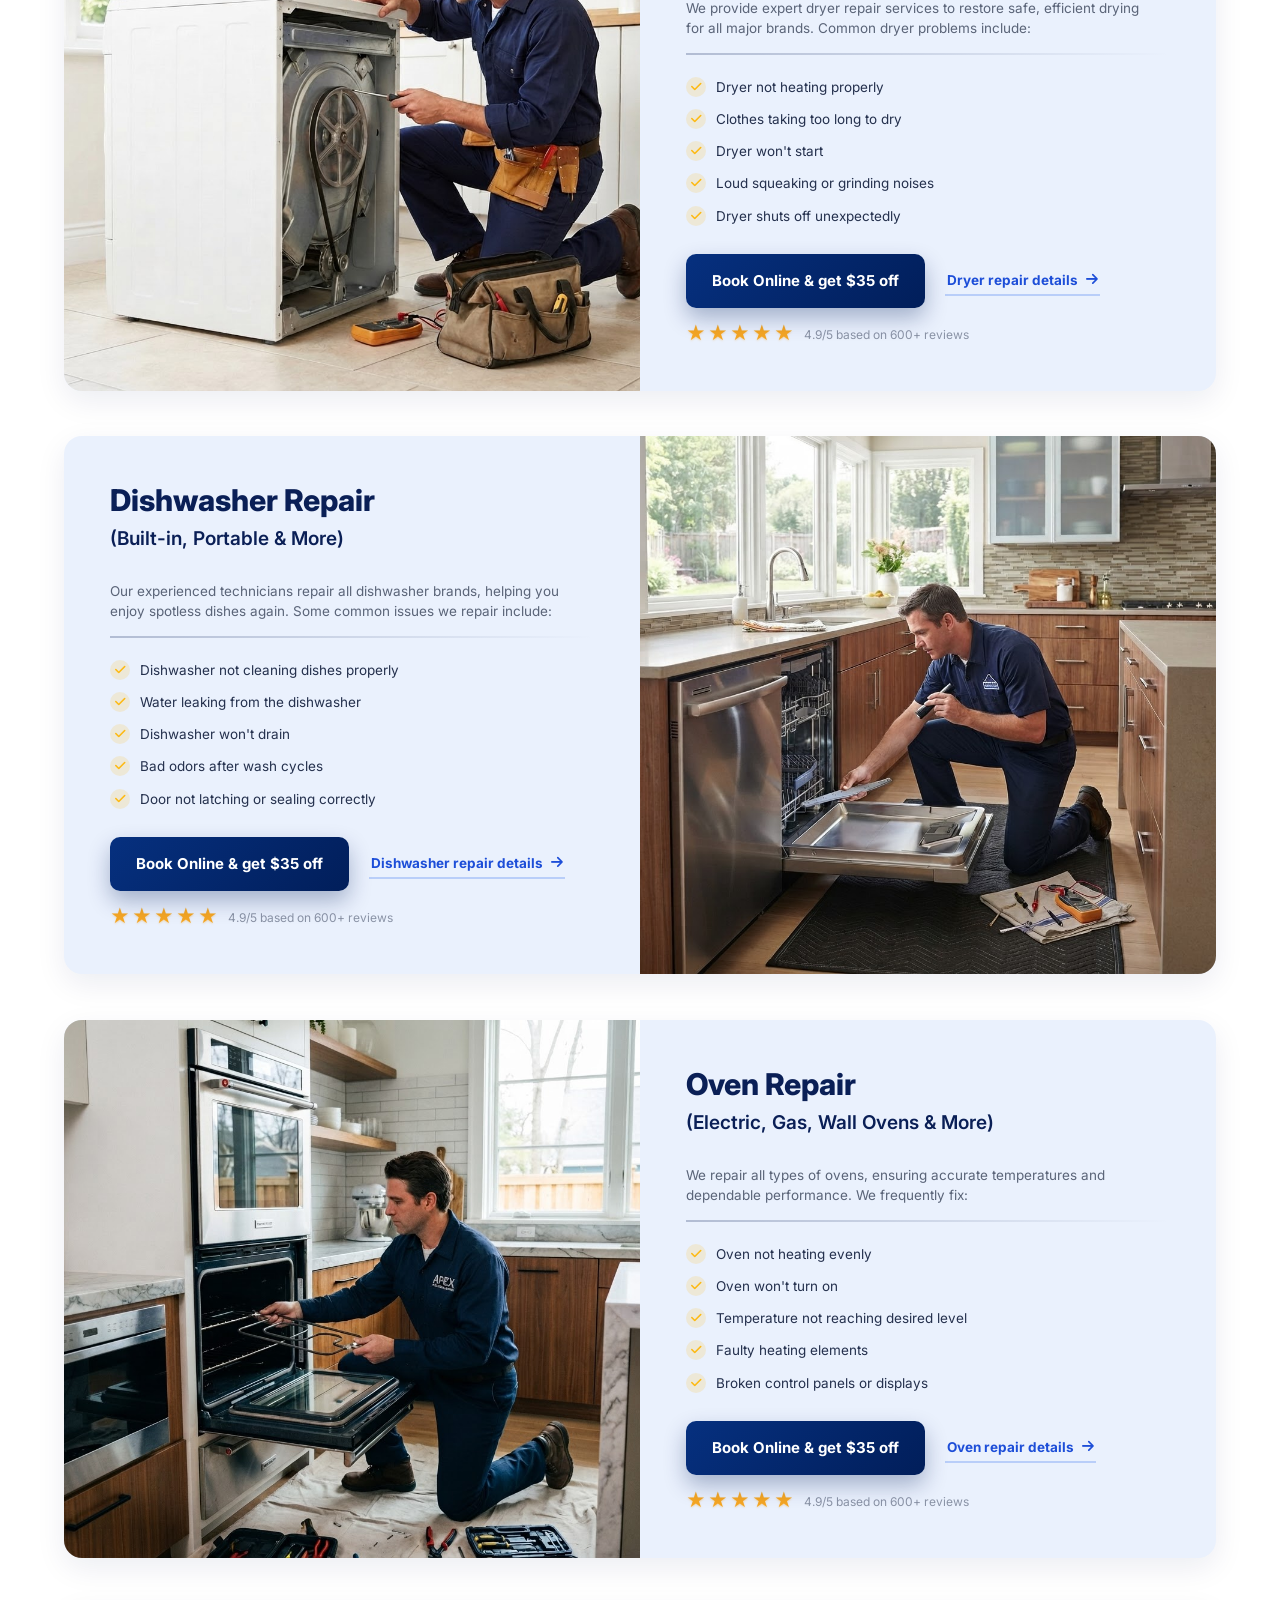
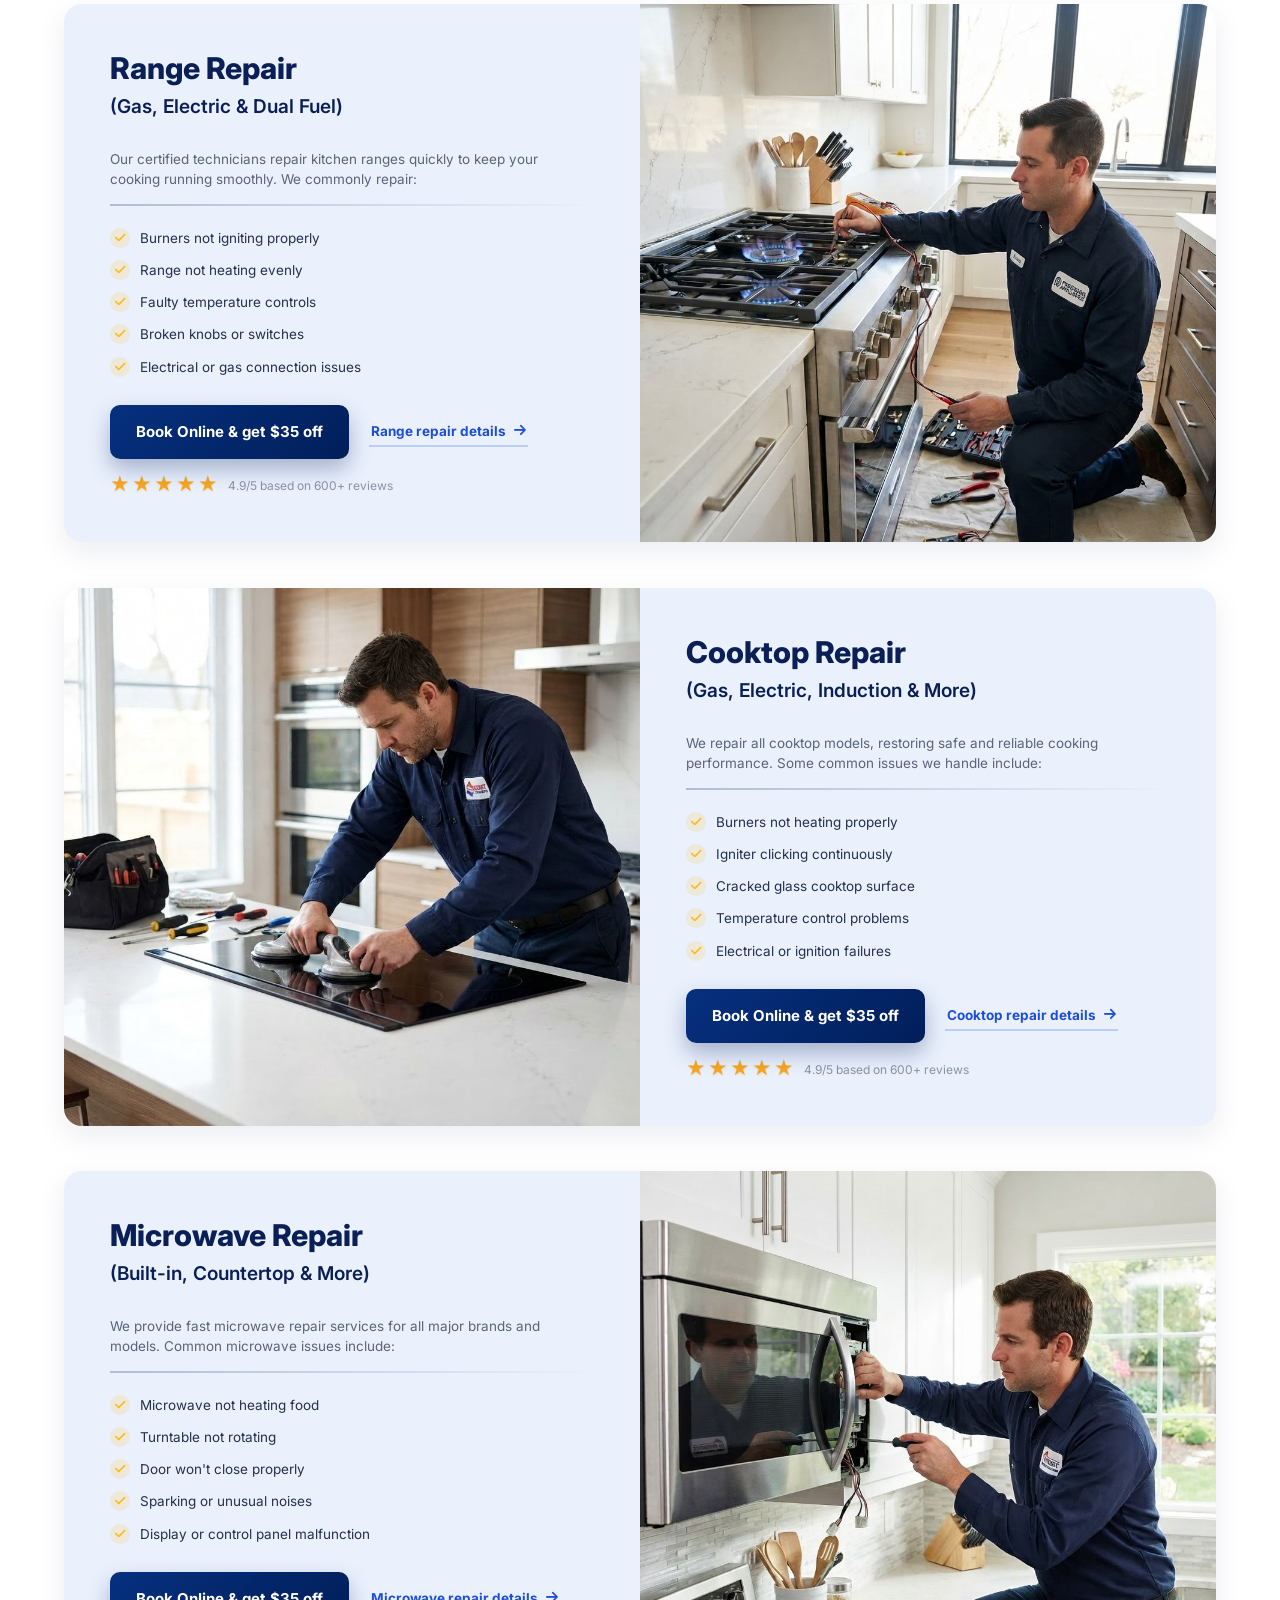
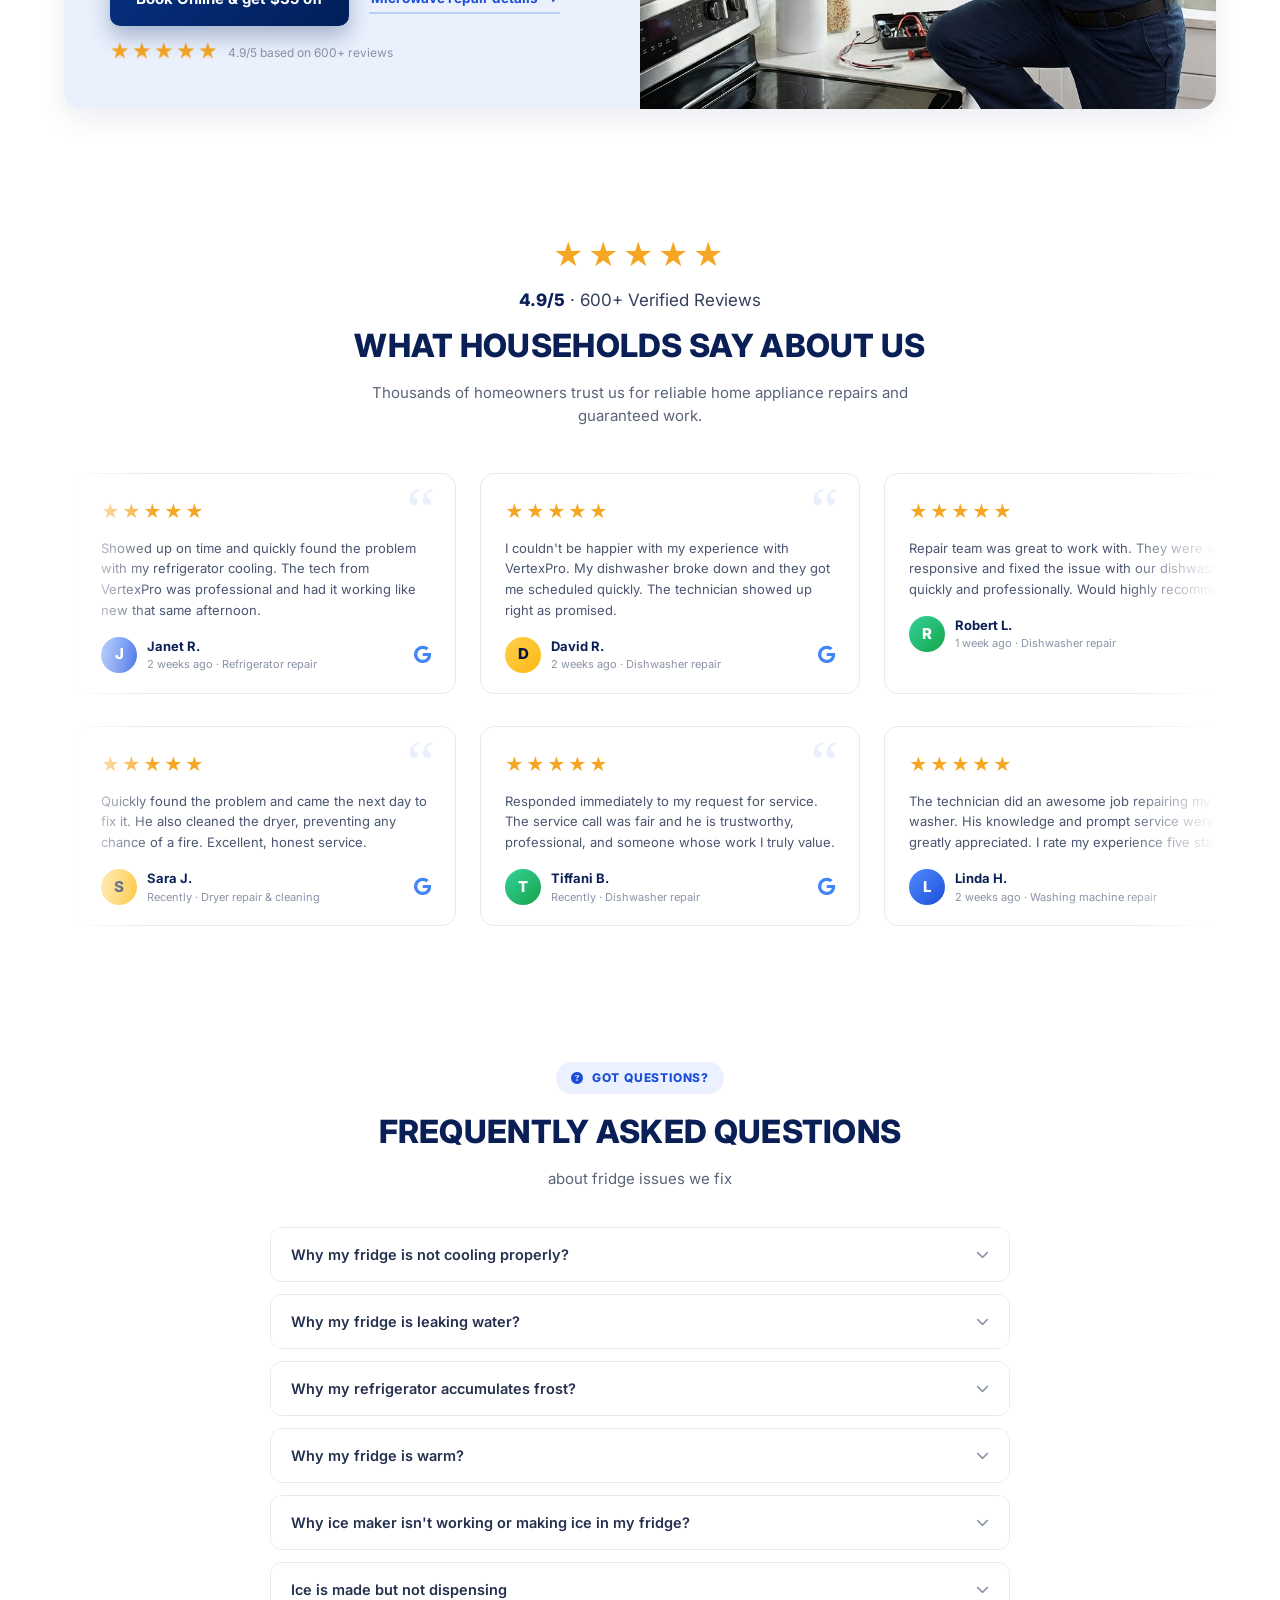
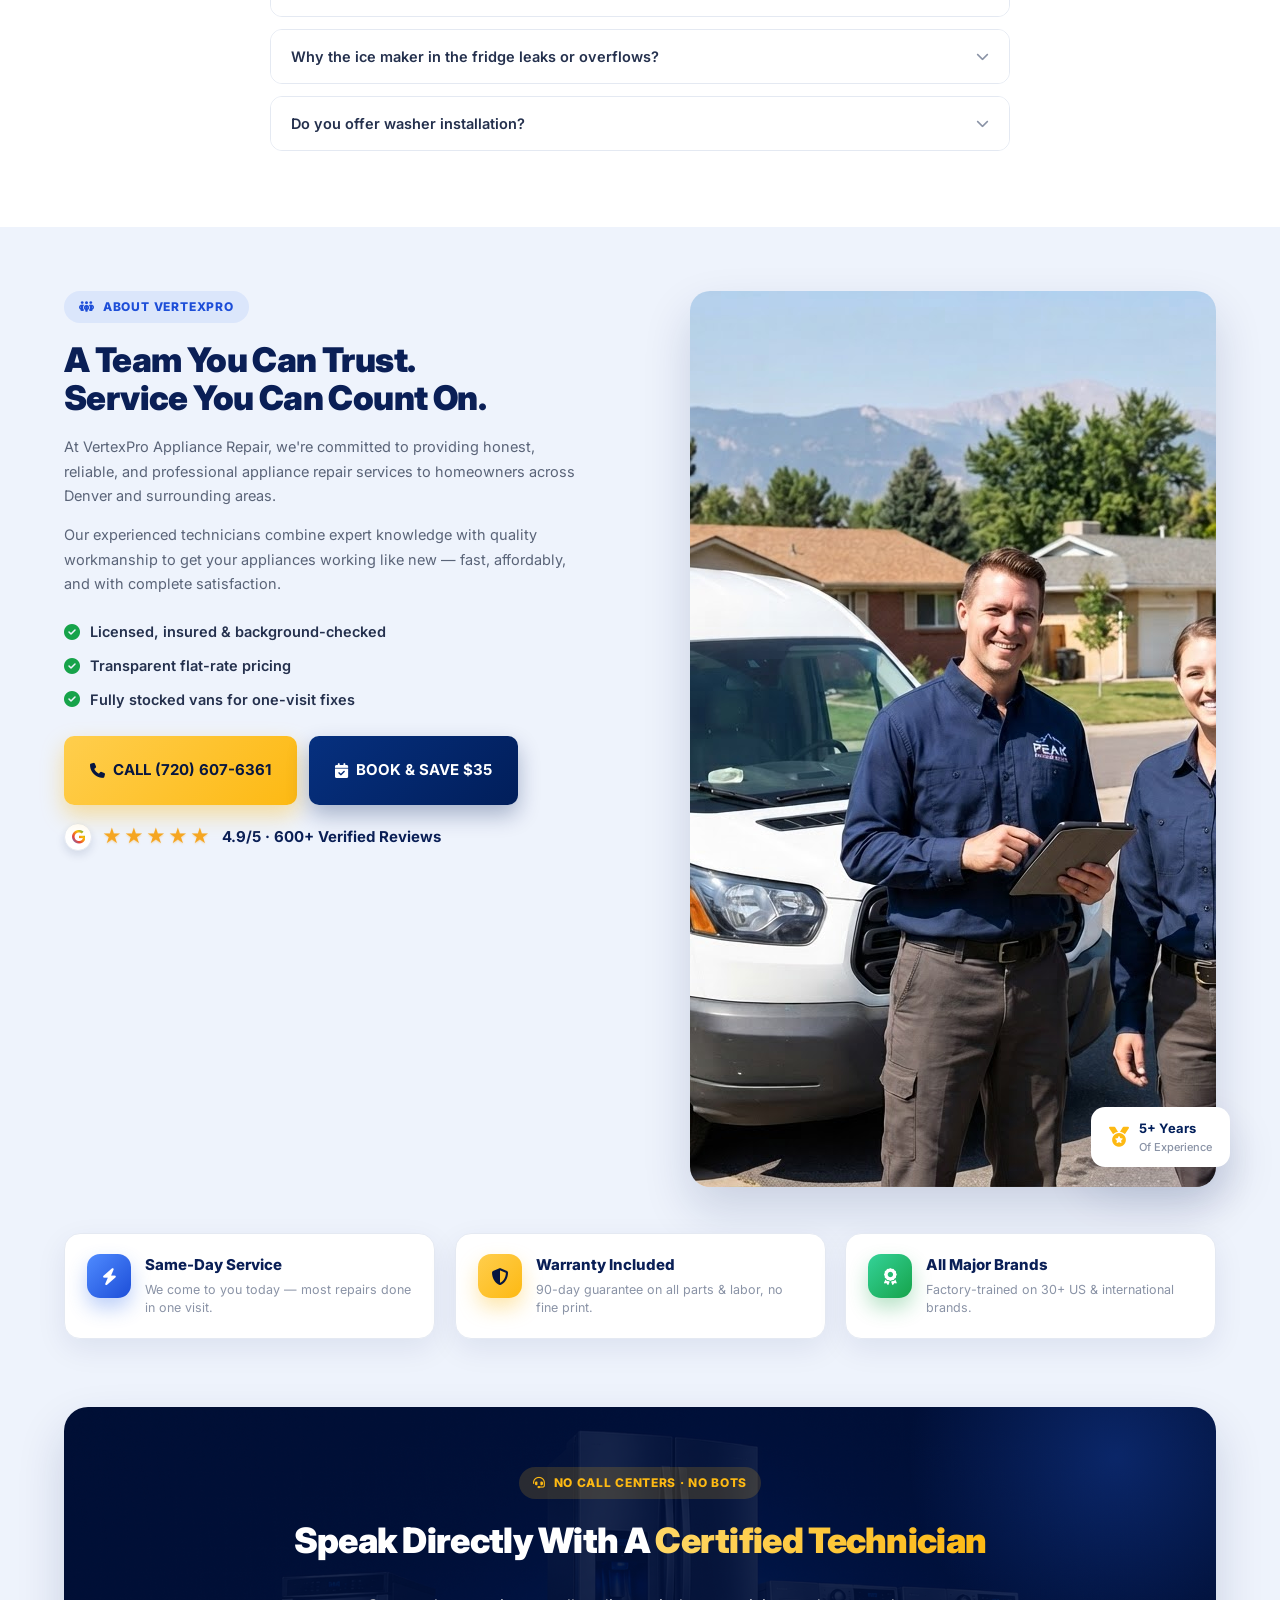
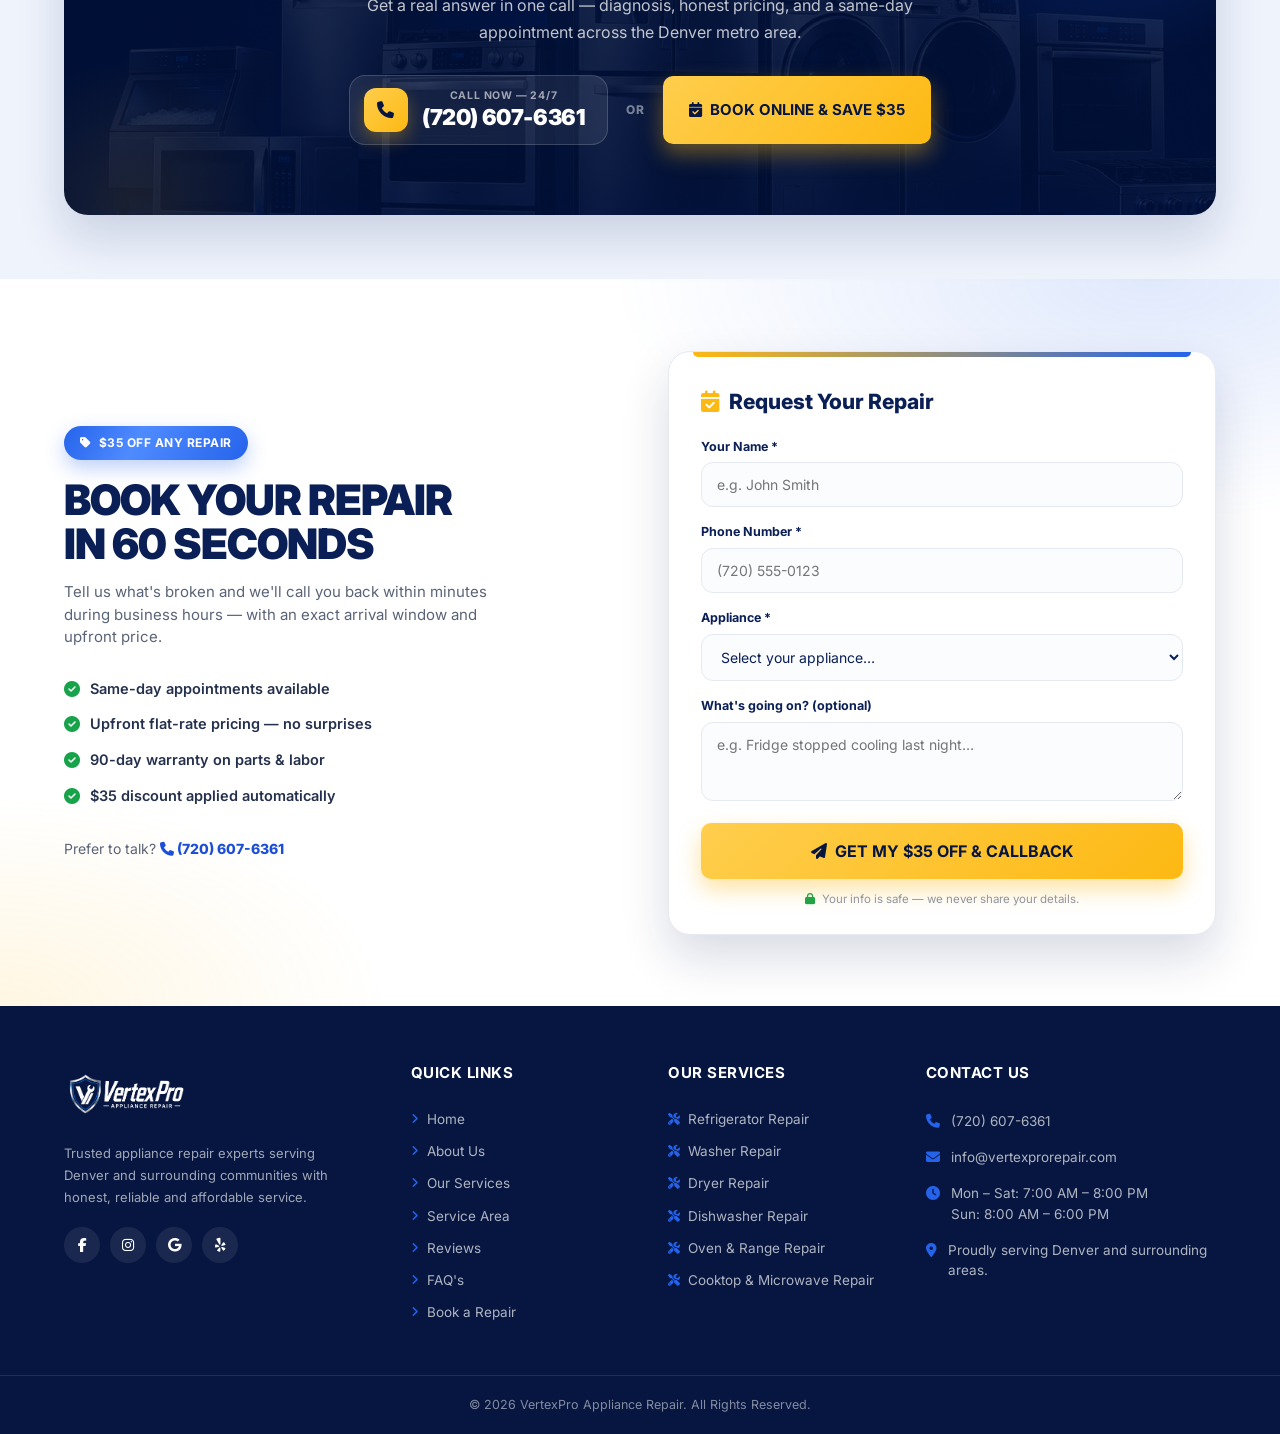
==== commit 72c9cdd9: "update hero section" ====
--- a/index.html
+++ b/index.html
@@ -152,7 +152,7 @@
 
           <div class="hero-actions">
             <a href="tel:+17206076361" class="btn btn-gold btn-lg"
-              ><i class="fa-solid fa-phone"></i> CALL (720) 607-6361</a
+              ><i class="fa-solid fa-phone"></i> CALL US (720) 607-6361</a
             >
             <a href="#book" class="btn btn-navy btn-lg"
               ><i class="fa-solid fa-calendar-check"></i> BOOK ONLINE &amp; SAVE
@@ -169,16 +169,16 @@
             >
             <span>4.9/5 · 600+ Verified Reviews</span>
           </div>
-
-          <div
-            class="hero-coupon"
-            role="img"
-            aria-label="Limited time offer: $35 off any repair for new customers"
-          >
-            <span class="coupon-tag">Limited Time<br />Offer</span>
-            <span class="coupon-amount">$35 OFF</span>
-            <span class="coupon-badge">Any Repair for New Customers</span>
-          </div>
+        </div>
+
+        <div
+          class="hero-coupon"
+          role="img"
+          aria-label="Limited time offer: $35 off any repair for new customers"
+        >
+          <span class="coupon-tag">Limited Time<br />Offer</span>
+          <span class="coupon-amount">$35 OFF</span>
+          <span class="coupon-badge">Any Repair for New Customers</span>
         </div>
       </div>
     </section>
--- a/index.css
+++ b/index.css
@@ -552,9 +552,9 @@
   position: relative;
   display: flex;
   align-items: center;
-  min-height: 720px;
+  min-height: min(52vw, 860px);
   background:
-    url("images/hero-section-bg.png") right top / contain no-repeat,
+    url("images/hero-section-bg.jpg") center center / cover no-repeat,
     #f7f9fb;
   padding: 60px 0 72px;
   overflow: hidden;
@@ -592,13 +592,17 @@
 .hero-grid {
   position: relative;
   z-index: 1;
-  display: block;
-  width: 100%;
-}
-.hero-left {
   display: flex;
   flex-direction: column;
   justify-content: center;
+  align-self: stretch;
+  width: 100%;
+}
+.hero-left {
+  display: flex;
+  flex-direction: column;
+  justify-content: space-between;
+  row-gap: 20px;
   max-width: 600px;
 }
 
@@ -672,14 +676,17 @@
 
 /* Hero coupon banner */
 .hero-coupon {
-  position: relative;
+  position: absolute;
+  right: 0;
+  bottom: 0;
+  z-index: 2;
   display: flex;
   align-items: center;
   gap: 20px;
   background: var(--navy-deep);
   border-radius: 20px;
   padding: 26px 30px 40px;
-  max-width: 520px;
+  max-width: 480px;
   box-shadow: var(--shadow-soft);
   animation:
     fadeInUp 0.8s 0.5s both,
@@ -2871,8 +2878,16 @@
       ),
       var(--light-blue-bg);
   }
+  .hero-grid {
+    display: block;
+  }
   .hero-left {
     max-width: none;
+  }
+  .hero-coupon {
+    position: static;
+    margin-top: 26px;
+    max-width: 520px;
   }
   .why-grid {
     grid-template-columns: 1fr;
